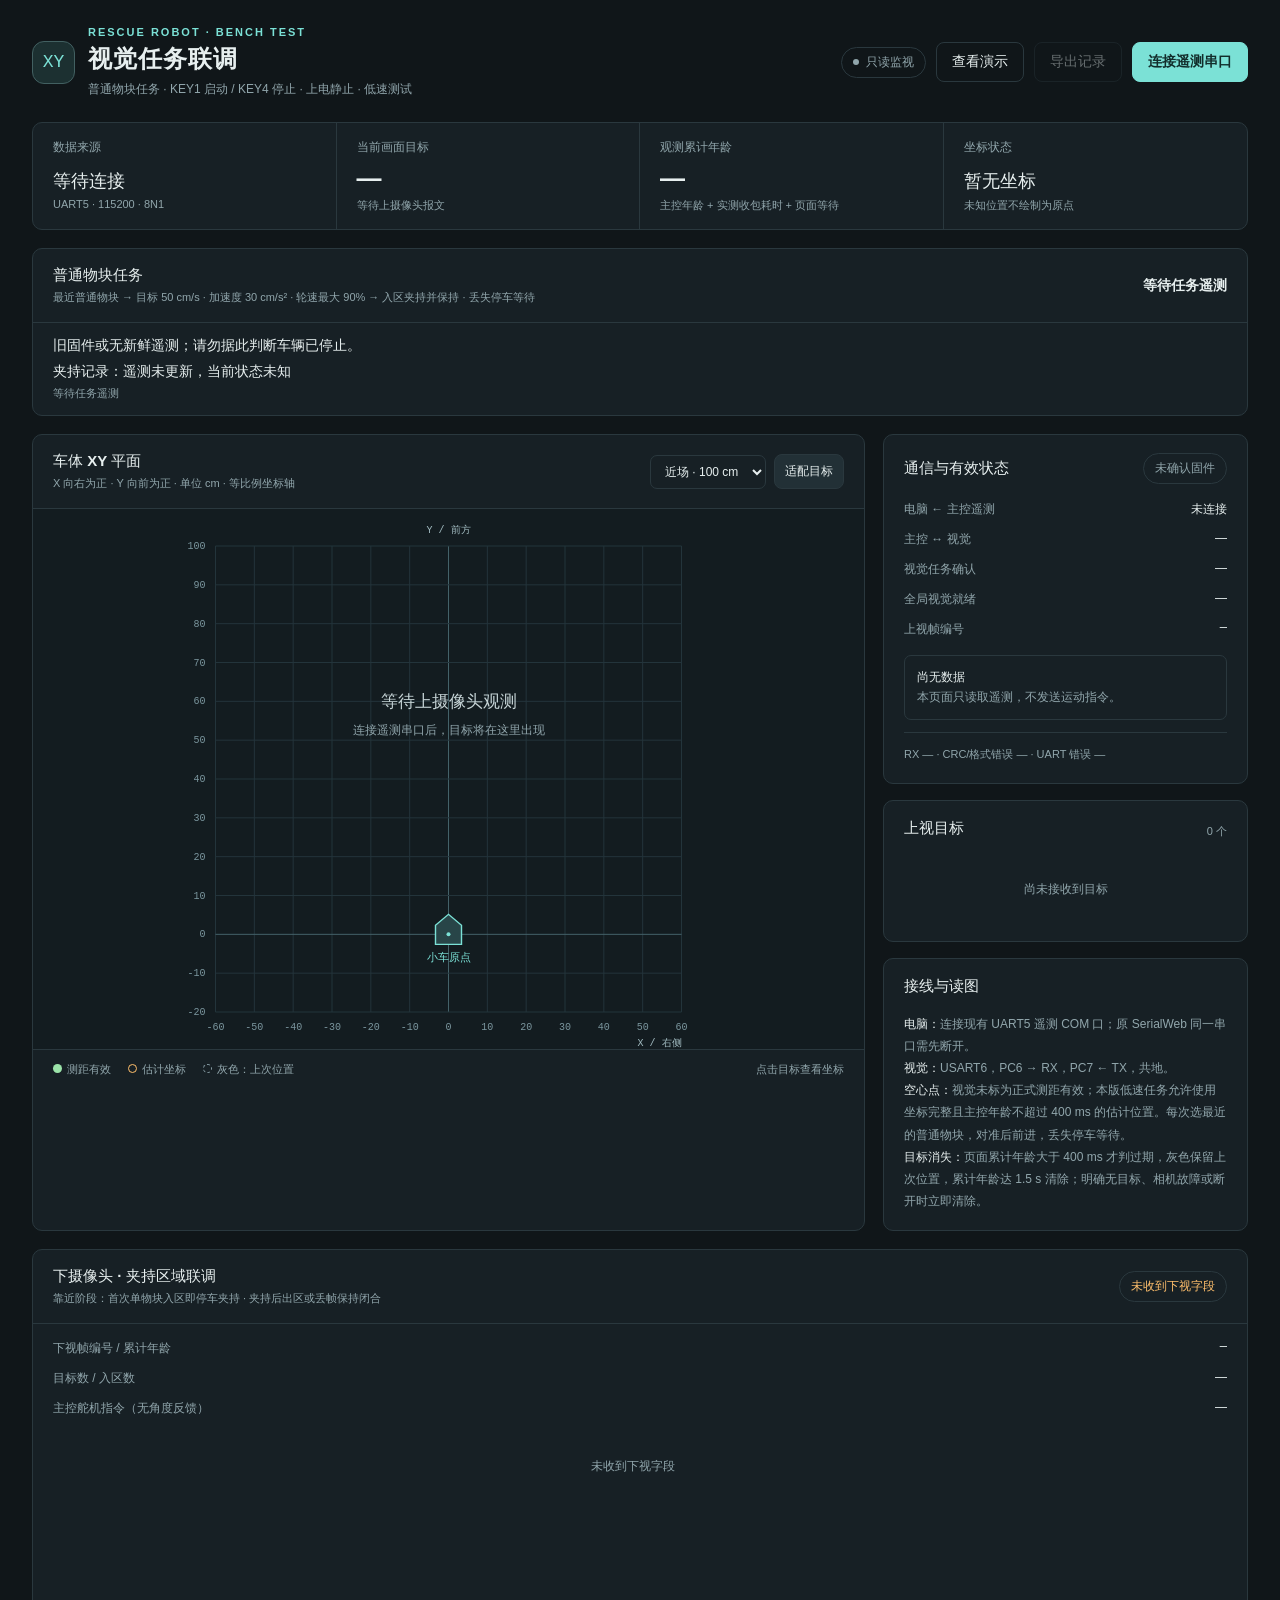
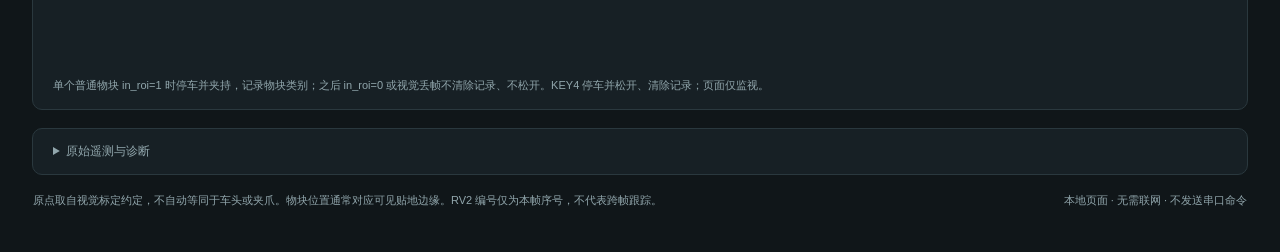
==== tools/vision_xy.html @ 9b58cd7c "更新了追踪并抓球逻辑" ====
<!doctype html>
<html lang="zh-CN">
<head>
<meta charset="utf-8"><meta name="viewport" content="width=device-width,initial-scale=1">
<title>视觉任务 · XY 联调</title>
<style>
:root{color-scheme:dark;--bg:#101619;--panel:#172025;--line:#2a383e;--ink:#e7efef;--muted:#91a6ac;--cyan:#7be1d6;--amber:#ffbf6c;--green:#9be3a9;--red:#ff8585;font-family:"Segoe UI","Microsoft YaHei",sans-serif}
*{box-sizing:border-box}body{margin:0;background:var(--bg);color:var(--ink);font-size:14px}button,select{font:inherit}button{border:1px solid var(--line);background:#223036;color:var(--ink);border-radius:8px;padding:10px 15px;cursor:pointer;transition:background .15s}button:hover{background:#30444c}button:focus-visible,select:focus-visible,summary:focus-visible{outline:2px solid var(--cyan);outline-offset:3px}button:disabled{opacity:.4;cursor:default}.primary{background:var(--cyan);color:#122d2b;border-color:var(--cyan);font-weight:650}.primary:hover{background:#a0eee5}.quiet{background:transparent}select{border:1px solid var(--line);border-radius:7px;padding:8px 10px;background:#172025;color:var(--ink)}
.app{max-width:1540px;margin:auto;padding:26px 32px}header{display:flex;justify-content:space-between;align-items:center;gap:20px;margin-bottom:24px}.eyebrow{letter-spacing:2px;font-size:11px;color:var(--cyan);font-weight:650}.brand{display:flex;align-items:center;gap:13px}.mark{width:43px;height:43px;border:1px solid #426061;border-radius:12px;display:grid;place-items:center;background:#1c3031;font-family:monospace;color:var(--cyan);font-size:18px}h1{font-size:24px;font-weight:600;margin:5px 0 0;letter-spacing:1px}.sub{color:var(--muted);font-size:12px;margin-top:6px}.actions{display:flex;gap:10px;align-items:center;flex-wrap:wrap}.badge{display:inline-flex;align-items:center;gap:7px;border:1px solid var(--line);border-radius:30px;padding:6px 11px;font-size:12px;color:var(--muted)}.dot{width:6px;height:6px;background:currentColor;border-radius:50%}.good{color:var(--green)}.warn{color:var(--amber)}.bad{color:var(--red)}
.notice{padding:12px 16px;border:1px solid #6e532f;background:#30271d;color:#f8d4a1;border-radius:8px;margin-bottom:16px;display:none}.notice.on{display:block}.notice.error{background:#342024;border-color:#76464b;color:#ffc2c6}.stats{display:grid;grid-template-columns:repeat(4,1fr);border:1px solid var(--line);border-radius:10px;background:var(--panel);margin-bottom:18px;overflow:hidden}.stat{padding:16px 20px;border-right:1px solid var(--line)}.stat:last-child{border:0}.label{color:var(--muted);font-size:12px}.value{font-size:25px;font-weight:550;margin-top:8px;font-variant-numeric:tabular-nums}.value.small{font-size:18px;margin-top:13px}.detail{color:var(--muted);font-size:11px;margin-top:5px}.layout{display:grid;grid-template-columns:minmax(480px,1fr) 365px;gap:18px}.panel{border:1px solid var(--line);border-radius:10px;background:var(--panel);overflow:hidden}.panel-head{padding:17px 20px;display:flex;justify-content:space-between;align-items:center;gap:12px;border-bottom:1px solid var(--line)}h2{font-size:15px;font-weight:550;margin:0}.mini{font-size:11px;color:var(--muted);margin-top:5px}.controls{display:flex;align-items:center;gap:8px}.controls button{padding:8px 10px;font-size:12px}.controls select{font-size:12px}.canvas-wrap{position:relative;background:#131c20;height:540px;min-height:320px}.canvas-wrap canvas{display:block;width:100%;height:100%;touch-action:manipulation}.empty-overlay{pointer-events:none;position:absolute;left:50%;top:38%;transform:translate(-50%,-50%);text-align:center;min-width:250px}.empty-overlay strong{display:block;font-weight:500;font-size:17px;color:#c6d4d6}.empty-overlay span{display:block;font-size:12px;color:var(--muted);margin-top:9px}.plot-footer{border-top:1px solid var(--line);padding:12px 20px;display:flex;justify-content:space-between;gap:10px;flex-wrap:wrap;font-size:11px;color:var(--muted)}.legend{display:flex;gap:17px;align-items:center}.legend i{display:inline-block;width:9px;height:9px;border-radius:50%;margin-right:5px}.legend .solid{background:var(--green)}.legend .hollow{border:1.5px solid var(--amber)}.sidebar{display:flex;flex-direction:column;gap:16px}.sidebar .panel{padding:18px 20px}.section-top{display:flex;align-items:center;justify-content:space-between;margin-bottom:17px}.connection-list{display:grid;gap:13px}.connection-row{display:flex;justify-content:space-between;gap:10px;font-size:12px}.connection-row span:first-child{color:var(--muted)}.mono{font-family:Consolas,monospace;font-variant-numeric:tabular-nums}.fault{margin-top:17px;padding:11px 12px;border:1px solid var(--line);border-radius:7px;color:var(--muted);font-size:12px;line-height:1.7;overflow-wrap:anywhere}.fault strong{display:block;color:var(--ink);font-weight:500}.target-list{display:flex;flex-direction:column;gap:8px;max-height:285px;overflow:auto}.target-row{width:100%;padding:12px;background:#1d292f;border:1px solid #2a3b42;border-radius:8px;text-align:left}.target-row.selected{border-color:var(--cyan);background:#20383b}.target-top{display:flex;justify-content:space-between;gap:8px;font-size:12px}.target-bottom{display:flex;justify-content:space-between;gap:8px;color:var(--muted);font-family:Consolas,monospace;font-size:13px;margin-top:9px}.target-state{font-size:10px}.no-target{padding:25px 0;color:var(--muted);font-size:12px;text-align:center}.instruction{font-size:12px;line-height:1.85;color:var(--muted);margin:0}.instruction b{font-weight:500;color:var(--ink)}.footnote{display:flex;justify-content:space-between;gap:20px;margin:16px 1px;font-size:11px;color:var(--muted);line-height:1.7}.raw{margin-top:18px}.raw summary{padding:14px 20px;cursor:pointer;font-size:12px;color:var(--muted)}pre{white-space:pre-wrap;overflow-wrap:anywhere;font:11px/1.7 Consolas,monospace;max-height:230px;overflow:auto;margin:0;padding:0 20px 18px;color:#a9c3ca}.metrics{margin-top:12px;padding-top:12px;border-top:1px solid var(--line);font-size:11px;color:var(--muted);line-height:1.8}.warn-note{color:var(--amber)}
@media(max-width:1050px){.app{padding:20px}.layout{grid-template-columns:minmax(400px,1fr) 305px}.panel-head{padding:15px}.sidebar .panel{padding:16px}.canvas-wrap{height:510px}.actions .badge{display:none}}
@media(max-width:790px){.layout{grid-template-columns:1fr}.sidebar{display:grid;grid-template-columns:1fr 1fr}.sidebar .help-panel{grid-column:1/-1}.canvas-wrap{height:440px}header{align-items:flex-start;flex-direction:column;gap:15px}.stats .stat{padding:12px}.value{font-size:22px}.sub{font-size:11px}.app{padding:16px}.footnote{display:block}}
@media(max-width:500px){.sidebar{display:flex}.stats{grid-template-columns:1fr 1fr}.stat:nth-child(2){border-right:0}.stat:nth-child(-n+2){border-bottom:1px solid var(--line)}.panel-head{align-items:flex-start;flex-direction:column}.canvas-wrap{height:400px}h1{font-size:21px}.actions{gap:7px}.actions button{padding:9px 11px}}
#lower-targets{height:240px;max-height:240px;overflow-y:auto;overflow-anchor:none;scrollbar-gutter:stable}
#lower-targets>.target-row{flex-shrink:0}
</style>
</head>
<body>
<main class="app">
<header><div class="brand"><div class="mark">XY</div><div><div class="eyebrow">RESCUE ROBOT · BENCH TEST</div><h1>视觉任务联调</h1><div class="sub">普通物块任务 · KEY1 启动 / KEY4 停止 · 上电静止 · 低速测试</div></div></div><div class="actions"><span id="mode-badge" class="badge"><i class="dot"></i><span>只读监视</span></span><button id="demo" class="quiet">查看演示</button><button id="export" class="quiet" disabled>导出记录</button><button id="connect" class="primary">连接遥测串口</button></div></header>
<div id="notice" class="notice" role="status" aria-live="polite"></div>
<section class="stats" aria-label="接收概况">
<div class="stat"><div class="label">数据来源</div><div id="source-value" class="value small">等待连接</div><div id="source-detail" class="detail">UART5 · 115200 · 8N1</div></div>
<div class="stat"><div class="label" id="count-label">当前画面目标</div><div id="count-value" class="value">—</div><div id="count-detail" class="detail">等待上摄像头报文</div></div>
<div class="stat"><div class="label">观测累计年龄</div><div id="age-value" class="value">—</div><div class="detail">主控年龄 + 实测收包耗时 + 页面等待</div></div>
<div class="stat"><div class="label">坐标状态</div><div id="valid-value" class="value small">暂无坐标</div><div id="valid-detail" class="detail">未知位置不绘制为原点</div></div>
</section>
<section class="panel" style="margin-bottom:18px"><div class="panel-head"><div><h2>普通物块任务</h2><div class="mini">最近普通物块 → 目标 50 cm/s · 加速度 30 cm/s² · 轮速最大 90% → 入区夹持并保持 · 丢失停车等待</div></div><strong id="task-state">等待任务遥测</strong></div><div style="padding:14px 20px"><div id="task-reason">—</div><div id="held-object" style="margin-top:8px">夹持记录：等待遥测</div><div id="task-counts" class="mini">入区即触发夹持 · 出区不自动松开</div></div></section>
<div class="layout">
<section class="panel"><div class="panel-head"><div><h2>车体 XY 平面</h2><div class="mini">X 向右为正 · Y 向前为正 · 单位 cm · 等比例坐标轴</div></div><div class="controls"><select id="range" aria-label="坐标显示范围"><option value="100">近场 · 100 cm</option><option value="200">中场 · 200 cm</option><option value="400">远场 · 400 cm</option></select><button id="fit">适配目标</button></div></div>
<div class="canvas-wrap"><canvas id="plot" aria-label="以小车标定原点为零点的目标位置图"></canvas><div id="empty" class="empty-overlay"><strong>等待上摄像头观测</strong><span>连接遥测串口后，目标将在这里出现</span></div></div>
<div class="plot-footer"><div class="legend"><span><i class="solid"></i>测距有效</span><span><i class="hollow"></i>估计坐标</span><span><i style="border:1px dashed #879da5"></i>灰色：上次位置</span></div><span id="plot-hint">点击目标查看坐标</span></div></section>
<aside class="sidebar">
<section class="panel"><div class="section-top"><h2>通信与有效状态</h2><span id="test-lock" class="badge">未确认固件</span></div><div class="connection-list">
<div class="connection-row"><span>电脑 ← 主控遥测</span><span id="pc-status">未连接</span></div>
<div class="connection-row"><span>主控 ↔ 视觉</span><span id="vision-status">—</span></div>
<div class="connection-row"><span>视觉任务确认</span><span id="ack-status">—</span></div>
<div class="connection-row"><span>全局视觉就绪</span><span id="ready-status">—</span></div>
<div class="connection-row"><span>上视帧编号</span><span id="frame-status" class="mono">—</span></div></div>
<div class="fault"><strong id="fault-title">尚无数据</strong><span id="fault-detail">本页面只读取遥测，不发送运动指令。</span></div><div id="metrics" class="metrics">RX — · CRC/格式错误 — · UART 错误 —</div></section>
<section class="panel"><div class="section-top"><h2>上视目标</h2><span id="list-count" class="mini">0 个</span></div><div id="targets" class="target-list"><div class="no-target">尚未接收到目标</div></div></section>
<section class="panel help-panel"><div class="section-top"><h2>接线与读图</h2></div><p class="instruction"><b>电脑：</b>连接现有 UART5 遥测 COM 口；原 SerialWeb 同一串口需先断开。<br><b>视觉：</b>USART6，PC6 → RX，PC7 ← TX，共地。<br><b>空心点：</b>视觉未标为正式测距有效；本版低速任务允许使用坐标完整且主控年龄不超过 400 ms 的估计位置。每次选最近的普通物块，对准后前进，丢失停车等待。<br><b>目标消失：</b>页面累计年龄大于 400 ms 才判过期，灰色保留上次位置，累计年龄达 1.5 s 清除；明确无目标、相机故障或断开时立即清除。</p></section>
</aside></div>
<section class="panel" style="margin-top:18px" aria-label="下视夹持联调"><div class="panel-head"><div><h2>下摄像头 · 夹持区域联调</h2><div class="mini">靠近阶段：首次单物块入区即停车夹持 · 夹持后出区或丢帧保持闭合</div></div><span id="lower-state" class="badge">等待下视遥测</span></div>
<div style="padding:16px 20px"><div class="connection-list" style="margin-bottom:16px">
<div class="connection-row"><span>下视帧编号 / 累计年龄</span><span id="lower-frame" class="mono">—</span></div>
<div class="connection-row"><span>目标数 / 入区数</span><span id="lower-count">—</span></div>
<div class="connection-row"><span>主控舵机指令（无角度反馈）</span><span id="grip-angle">—</span></div></div>
<div id="lower-targets" class="target-list"><div class="no-target">等待下摄像头观测</div></div>
<div class="mini">单个普通物块 in_roi=1 时停车并夹持，记录物块类别；之后 in_roi=0 或视觉丢帧不清除记录、不松开。KEY4 停车并松开、清除记录；页面仅监视。</div></div></section>
<details class="panel raw"><summary>原始遥测与诊断</summary><pre id="raw">等待一行 vision_xy JSON 遥测……</pre></details>
<div class="footnote"><span>原点取自视觉标定约定，不自动等同于车头或夹爪。物块位置通常对应可见贴地边缘。RV2 编号仅为本帧序号，不代表跨帧跟踪。</span><span id="footer">本地页面 · 无需联网 · 不发送串口命令</span></div>
</main>
<script>
/* Pure protocol helpers are shared with the offline tests. */
const VisionXY = (() => {
  const kinds=['未知','普通物资','核心物资','伤员','危险物','红方伤员区','红方物资区','蓝方伤员区','蓝方物资区'];
  const flag = n => n===0 || n===1;
  const uint = n => Number.isInteger(n) && n>=0 && n<=4294967295;
  function crc16(text) {
    let crc=65535;
    for(const ch of text){const c=ch.charCodeAt(0);if(c>127)throw Error('遥测包含乱码');crc^=c<<8;for(let i=0;i<8;i++)crc=((crc&32768)?(crc<<1)^0x1021:crc<<1)&65535;}
    return crc;
  }
  function parse(text) {
    text=text.trim();
    const star=text.lastIndexOf('*');let checked=false;
    if(star>=0){const suffix=text.slice(star+1);if(!/^[0-9a-f]{4}$/i.test(suffix)||crc16(text.slice(0,star))!==parseInt(suffix,16))throw Error('遥测 CRC 不匹配：报文可能丢字节或损坏');text=text.slice(0,star);checked=true;}
    let p;
    try {p=JSON.parse(text);} catch(e){throw Error('遥测 JSON 不完整：报文可能丢字节、被截断或串口选错');}
    const arrayV3=Array.isArray(p)&&p[0]==='V3';
    if(arrayV3){
      if(!checked||![15,16].includes(p.length))throw Error('遥测 V3 长度或 CRC 无效');
      p={type:'vision_xy',version:2,t:p[1],l:p[2],r:p[3],b:p[4],u:p[5],d:p[6],f:p[7],a:p[8],s:p[9],v:p[10],q:p[11],o:p[12],g:p[13],n:p[14],m:p[15]};
    }
    if(p && p.type==='vision_xy' && p.version===2){
      if(!checked)throw Error('遥测 v2 缺少 CRC 校验');
      if(!Array.isArray(p.o)||p.o.length>12||!flag(p.v)||!Number.isInteger(p.q)||p.q<0||p.q>5)throw Error('无效紧凑遥测头');
      if(p.o.length && (!p.v||p.s!==0))throw Error('目标与观测状态不符');
      const objects=p.o.map((o,i)=>{
        if(!Array.isArray(o)||o.length!==4||!Number.isInteger(o[0])||o[0]<1||o[0]>8||!Number.isInteger(o[1])||o[1]<-1||o[1]>65535||!flag(o[3])||!(o[2]===null||(Number.isInteger(o[2])&&Math.abs(o[2])<=18000)))throw Error('无效紧凑目标');
        const present=o[2]!==null,angle=present?o[2]/100:0,hasXY=present&&o[1]>=0,r=angle*Math.PI/180;
        return {id:i+1,kind:o[0],d_mm:o[1],angle,angle_present:+present,valid:o[3],x_cm:hasXY?Math.round(o[1]*Math.sin(r))/10:null,y_cm:hasXY?Math.round(o[1]*Math.cos(r))/10:null};
      });
      let mission=null;
      if(p.m!==undefined){
        const m=p.m;
        if(!Array.isArray(m)||![4,5].includes(m.length)||![0,1,10,20,30,40,90,99].includes(m[0])||!Number.isInteger(m[1])||m[1]<0||m[1]>17||![0,1,2,3].includes(m[2])||![0,1,2,3].includes(m[3]))throw Error('无效任务状态');
        if(m.length===5&&(!Number.isInteger(m[4])||m[4]<0||m[4]>9))throw Error('无效夹持类别');
        mission={step:m[0],reason:m[1],inside:m[2],outside:m[3],held_kind:m.length===5?m[4]:null};
      }
      let lower=null,grip=null;
      if(p.n!==undefined || p.g!==undefined){
        const n=p.n;
        if(!Array.isArray(n)||n.length!==5||!uint(n[0])||!(n[1]===null||uint(n[1]))||!Number.isInteger(n[2])||n[2]<0||n[2]>4||!flag(n[3])||!Array.isArray(n[4])||n[4].length>12||![50,100].includes(p.g))throw Error('无效下视遥测');
        if((n[4].length&&(!n[3]||n[2]!==0))||(n[3]&&n[2]>1))throw Error('下视目标与状态不符');
        const rows=n[4].map((o,i)=>{if(!Array.isArray(o)||o.length!==2||!Number.isInteger(o[0])||o[0]<1||o[0]>8||!flag(o[1]))throw Error('无效下视 ROI 目标');return {id:i+1,kind:o[0],in_roi:o[1]};});
        lower={frame:n[0],age_ms:n[1],status:n[2],fresh:n[3],objects:rows};grip=p.g;
      }
      p={type:'vision_xy',version:1,wire_version:arrayV3?3:2,lower,grip,mission,protocol:'vision_simple_v2',test:mission?0:1,tick:p.t,link:p.l,ack:0,ready:0,danger:1,rx:p.r,bad:p.b,uart_errors:p.u,drops:p.d,tx:0,frame:p.f,age_ms:p.a,status:p.s,fresh:p.v,available:p.v,source:'upper',fault:['rv2_observation','waiting_rv2','invalid_packet','uart_error','vision_timeout','upper_unavailable'][p.q],count:objects.length,objects};
    }
    if (!p || p.type!=='vision_xy' || p.version!==1 || p.source!=='upper' || !flag(p.test)) throw Error('不是 vision_xy v1 上视遥测');
    if (p.protocol!==undefined && !['vision_simple_v2','rescue_json_v2'].includes(p.protocol)) throw Error('Unsupported vision protocol');
    for (const key of ['link','ack','ready','danger','fresh','available']) if (!flag(p[key])) throw Error('无效状态字段：'+key);
    for (const key of ['tick','frame','rx','tx','bad','uart_errors','drops']) if (!uint(p[key])) throw Error('无效计数字段：'+key);
    if (!(p.age_ms===null || uint(p.age_ms)) || !Number.isInteger(p.status) || p.status<0 || p.status>4) throw Error('无效观测年龄或状态');
    if (typeof p.fault!=='string' || p.fault.length>63 || !Array.isArray(p.objects) || p.objects.length>12 || p.count!==p.objects.length) throw Error('无效目标列表');
    for (const o of p.objects) {
      if (!o || !uint(o.id) || !Number.isInteger(o.kind) || o.kind<1 || o.kind>8 || !flag(o.valid) || !flag(o.angle_present)) throw Error('无效目标字段');
      if (!Number.isInteger(o.d_mm) || o.d_mm < -1 || o.d_mm>65535 || !Number.isFinite(o.angle) || Math.abs(o.angle)>180) throw Error('无效距离或角度');
      const coords=Number.isFinite(o.x_cm) && Number.isFinite(o.y_cm);
      if (!coords && !(o.x_cm===null && o.y_cm===null)) throw Error('无效 XY 坐标');
      if (coords && (!o.angle_present || o.d_mm<0 || Math.abs(o.x_cm)>6554 || Math.abs(o.y_cm)>6554)) throw Error('缺失定位依据');
      if (o.valid && !coords) throw Error('有效目标缺少坐标');
    }
    return p;
  }
  const ageExpired = age => age!==null && age>400;
  function derive(p, elapsed, wireMs, active) {
    const age=p && p.age_ms!==null ? p.age_ms+Math.max(0,elapsed)+wireMs : null;
    const rv2=p && p.protocol==='vision_simple_v2';
    const fresh=!!(p && active && p.fresh && (rv2 || p.ack) && age!==null && !ageExpired(age) && elapsed<1000);
    const rows=fresh ? p.objects.map(o=>({...o,plottable:Number.isFinite(o.x_cm)&&Number.isFinite(o.y_cm)&&!!o.angle_present,
      control:!!(o.valid&&p.available&&(rv2 || (p.ready&&!p.danger))&&age<150)})) : [];
    return {age,fresh,expired:ageExpired(age),rows,points:rows.filter(o=>o.plottable)};
  }
  function deriveLower(p,elapsed,wireMs,active){
    const lower=p&&p.lower,age=lower&&lower.age_ms!==null?lower.age_ms+Math.max(0,elapsed)+wireMs:null;
    const fresh=!!(lower&&active&&p.link&&lower.fresh&&age!==null&&!ageExpired(age)&&elapsed<1000);
    const rows=fresh?lower.objects:[];
    return {age,fresh,rows,roi:rows.filter(o=>o.in_roi).length,expired:ageExpired(age)};
  }
  function point(x,y,b,w,h) {
    const scale=Math.min((w-92)/(b.xmax-b.xmin),(h-74)/(b.ymax-b.ymin));
    const left=(w-scale*(b.xmax-b.xmin))/2,top=(h-scale*(b.ymax-b.ymin))/2;
    return {x:left+(x-b.xmin)*scale,y:top+(b.ymax-y)*scale,scale,left,top};
  }
  /* Display-only history. It never extends freshness or measurement validity. */
  class PositionHistory {
    constructor(){this.clear();}
    clear(){this.entry=null;}
    accept(p,now,wireMs){
      if(!p.link||p.status===1||p.status>=3){this.clear();return;}
      if(p.fresh&&p.status===0){
        if(!p.objects.some(o=>o.angle_present&&Number.isFinite(o.x_cm)&&Number.isFinite(o.y_cm))){this.clear();return;}
        if(!this.entry||this.entry.p.frame!==p.frame)this.entry={p,now,wireMs};
      }
    }
    display(current,now,active){
      if(!active){this.clear();return current;}
      if(current.fresh)return current;
      const e=this.entry;if(!e||e.p.age_ms===null)return current;
      const age=e.p.age_ms+e.wireMs+Math.max(0,now-e.now);
      if(age>=1500)return current;
      const rows=e.p.objects.map(o=>({...o,plottable:!!o.angle_present&&Number.isFinite(o.x_cm)&&Number.isFinite(o.y_cm),control:false,historical:true,expired:ageExpired(age)}));
      return {age,fresh:false,historical:true,expired:ageExpired(age),frame:e.p.frame,rows,points:rows.filter(o=>o.plottable)};
    }
  }
  class Lines {
    constructor(onLine,onError){this.onLine=onLine;this.onError=onError;this.pending='';this.dropping=false;this.started=0;}
    push(text,now=0){for(const c of text){if(c==='\n'){if(!this.dropping&&this.pending.trim())this.onLine(this.pending.trim(),Math.max(0,now-this.started));this.pending='';this.dropping=false;}
      else if(!this.dropping){if(!this.pending)this.started=now;if(this.pending.length>=8192){this.pending='';this.dropping=true;this.onError();}else this.pending+=c;}}}
  }
  return {parse,derive,point,Lines,kinds,crc16,PositionHistory,ageExpired,deriveLower};
})();
if(typeof module!=='undefined')module.exports=VisionXY;
if(typeof document!=='undefined') {
(() => {
  const $=id=>document.getElementById(id),canvas=$('plot'),ctx=canvas.getContext('2d');
  let port=null,reader=null,readTask=null,closing=false,mode='idle',snapshot=null,received=0,wireMs=0,selected=null;
  let demoTimer=null,badLines=0,goodLines=0,lastRaw='',records=[],lastList='',hits=[];
  const history=new VisionXY.PositionHistory();
  let bounds={xmin:-60,xmax:60,ymin:-20,ymax:100};
  const faultText={waiting_rv2:['等待 RV2 报文','视觉端保持 vision_simple_v2，主控通过 USART6 接收。'],rv2_observation:['RV2 观测已接收','逐个目标显示测距有效性；协议不提供任务确认或全局就绪。编号仅为本帧序号，不是跟踪 ID。'],upper_unavailable:['上视暂无新鲜观测','检查上摄像头状态；下视通信正常也不会保活上视坐标。'],none:['视觉已就绪','仍需按每个目标的有效标志判断位置。'],calibration_unverified:['标定尚未验证','空心点是视觉给出的估计位置；正式测距有效标志保持为 0。'],controller_lost:['视觉未收到有效任务','检查 USART6 接线与 rescue_json_v2 启动参数。'],model_fault:['视觉模型未就绪','检查视觉端模型加载情况。'],camera_fault:['相机异常','当前协议同时检查上下两路相机。'],task_frame_pending:['等待当前任务的新画面','任务已切换，等待视觉采集与处理。'],result_stale:['视觉结果过期','检查图像处理速度、串口吞吐与相机状态。'],vision_timeout:['视觉通信超时','等待视觉端继续发送新的 RV2 观测。'],uart_error:['视觉串口异常','检查 USART6 的 TX/RX、电平和共地。'],waiting_status:['等待视觉确认','检查视觉端是否选择 rescue_json_v2 协议。'],invalid_packet:['视觉报文校验或格式错误','应接收 RV2 文本；检查 vision_simple_v2 和 115200 波特率。'],calibration_fault:['视觉标定加载错误','查看香橙派运行日志。']};
  function notice(text,error=false){$('notice').textContent=text;$('notice').className='notice'+(text?' on':'')+(error?' error':'');}
  function clearData(){history.clear();snapshot=null;received=0;selected=null;lastList='';lastRaw='';$('raw').textContent='等待一行 vision_xy JSON 遥测……';}
  function accept(line,assemblyMs=0){
    try {
      const p=VisionXY.parse(line);
      if(snapshot&&mode==='live'){const delta=(p.tick-snapshot.tick)>>>0;if(delta===0||(delta>=0x80000000&&performance.now()-received<1000))return;}
      snapshot=p;received=performance.now();wireMs=mode==='demo'?0:Math.max(0,assemblyMs);goodLines++;
      history.accept(p,received,wireMs);
      lastRaw=line;$('raw').textContent=JSON.stringify(p,null,2);records.push({received_at:new Date().toISOString(),source:mode,data:p,raw:line});if(records.length>2000)records.shift();$('export').disabled=false;
      if(mode==='live')notice(p.mission?'任务固件：KEY1 启动，KEY4 停车并松开；断开网页不会停止车辆。':p.test===1?'当前是旧静止测试固件，尚无任务状态。':'未识别固件类型。',!p.mission&&p.test!==1);
    }catch(e){badLines++;snapshot=null;lastList='';const reason=e.message||'解析失败';$('raw').textContent=reason+'\n收到 '+line.length+' 字符：\n'+line.slice(0,8192);records.push({received_at:new Date().toISOString(),source:mode,error:reason,raw:line.slice(0,8192)});if(records.length>2000)records.shift();$('export').disabled=false;if(mode==='live')notice(reason+'。请展开原始遥测或导出记录。',true);}
  }
  function stopDemo(){if(demoTimer)clearInterval(demoTimer);demoTimer=null;if(mode==='demo')mode='idle';$('demo').textContent='查看演示';clearData();notice('');}
  async function disconnect(){
    closing=true;
    try{if(reader)await reader.cancel();if(readTask)await readTask;if(port)await port.close();}catch(e){}
    port=null;reader=null;readTask=null;mode='idle';closing=false;clearData();$('connect').textContent='连接遥测串口';$('demo').disabled=false;notice('串口已断开，旧目标已清除。');
  }
  async function readLoop(p){
    const decoder=new TextDecoder();const lines=new VisionXY.Lines(accept,()=>{badLines++;clearData();notice('遥测行过长，正在等待下一条完整报文。',true);});
    try {reader=p.readable.getReader();while(true){const{value,done}=await reader.read();if(done)break;if(value)lines.push(decoder.decode(value,{stream:true}),performance.now());}}
    catch(e){if(!closing)notice('串口连接中断：'+e.message,true);}
    finally{if(reader){reader.releaseLock();reader=null;}if(!closing){try{await p.close();}catch(e){}port=null;mode='idle';clearData();$('connect').textContent='连接遥测串口';$('demo').disabled=false;if(!$('notice').textContent)notice('串口连接已结束，旧目标已清除。');}}
  }
  $('connect').addEventListener('click',async()=>{
    if(port){await disconnect();return;}
    if(!navigator.serial){notice('此浏览器不支持 Web Serial。请用桌面版 Chrome 或 Edge 打开此 HTML 文件。',true);return;}
    stopDemo();$('connect').disabled=true;mode='connecting';notice('请选择现有 UART5 遥测 COM 口（115200 / 8N1）。');
    try{const chosen=await navigator.serial.requestPort();await chosen.open({baudRate:115200,dataBits:8,stopBits:1,parity:'none',flowControl:'none'});port=chosen;mode='live';goodLines=badLines=0;clearData();$('connect').textContent='断开串口';$('demo').disabled=true;notice('已打开串口，等待静止视觉测试固件发送数据……');readTask=readLoop(chosen);}
    catch(e){mode='idle';port=null;notice(e.name==='NotFoundError'?'已取消串口选择。':'无法打开串口：'+e.message+'。请先关闭占用同一 COM 口的 SerialWeb 或其他软件。',e.name!=='NotFoundError');}
    finally{$('connect').disabled=false;}
  });
  $('demo').addEventListener('click',()=>{
    if(mode==='demo'){stopDemo();return;}if(port)return;clearData();mode='demo';$('demo').textContent='停止演示';notice('演示模式 · 以下为合成数据，不是实车测量，也没有连接串口。');let n=0;
    const sample=()=>{n++;const x=18+4*Math.sin(n/12),y=44+2*Math.cos(n/18);
      const body=JSON.stringify(['V3',n*150,1,n*4,0,0,0,n,100,0,1,0,[[1,Math.round(Math.hypot(x,y)*10),Math.round(Math.atan2(x,y)*18000/Math.PI),0],[2,712,-1971,0],[1,-1,null,0]],Math.floor(n/20)%2?50:100,[n,30,0,1,[[1,Math.floor(n/20)%2?0:1],[2,0]]],[Math.floor(n/20)%2?30:99,0,0,1,Math.floor(n/20)%2?0:1]]);
      accept(body+'*'+VisionXY.crc16(body).toString(16).padStart(4,'0'));};sample();demoTimer=setInterval(sample,150);
  });
  $('range').addEventListener('change',()=>{const r=Number($('range').value);bounds={xmin:-r*.6,xmax:r*.6,ymin:-r*.2,ymax:r};});
  $('fit').addEventListener('click',()=>{const d=display();if(!d.points.length)return;const xs=d.points.map(p=>p.x_cm),ys=d.points.map(p=>p.y_cm);const xr=Math.max(30,...xs.map(Math.abs))*1.25;bounds={xmin:-xr,xmax:xr,ymin:Math.min(-15,...ys)-10,ymax:Math.max(50,...ys)+15};});
  $('export').addEventListener('click',()=>{const blob=new Blob([records.map(r=>JSON.stringify(r)).join('\n')+'\n'],{type:'application/x-ndjson'});const url=URL.createObjectURL(blob),a=document.createElement('a');a.href=url;a.download='vision-xy-'+new Date().toISOString().replace(/[:.]/g,'-')+'.jsonl';a.click();setTimeout(()=>URL.revokeObjectURL(url),2000);});
  function display(){const now=performance.now(),active=mode==='demo'||mode==='live';return history.display(VisionXY.derive(snapshot,now-received,wireMs,active),now,active);}
  function set(id,text,klass=''){$(id).textContent=text;$(id).classList.remove('good','warn','bad');if(klass)$(id).classList.add(klass);}
  function draw(d){
    const box=canvas.getBoundingClientRect(),w=box.width,h=box.height,ratio=devicePixelRatio||1;
    if(canvas.width!==Math.round(w*ratio)||canvas.height!==Math.round(h*ratio)){canvas.width=Math.round(w*ratio);canvas.height=Math.round(h*ratio);}
    ctx.setTransform(ratio,0,0,ratio,0,0);ctx.clearRect(0,0,w,h);hits=[];
    const map=(x,y)=>VisionXY.point(x,y,bounds,w,h),base=map(bounds.xmin,bounds.ymax),end=map(bounds.xmax,bounds.ymin),origin=map(0,0);
    const extent=bounds.ymax-bounds.ymin,step=extent<=160?10:extent<=350?25:extent<=700?50:Math.pow(10,Math.floor(Math.log10(extent/8)));
    ctx.font='10px Consolas,monospace';ctx.lineWidth=1;
    for(let x=Math.ceil(bounds.xmin/step)*step;x<=bounds.xmax;x+=step){const p=map(x,0);ctx.strokeStyle=x===0?'#446269':'#23343b';ctx.beginPath();ctx.moveTo(p.x,base.y);ctx.lineTo(p.x,end.y);ctx.stroke();ctx.fillStyle='#7b969e';ctx.textAlign='center';ctx.fillText(String(Math.round(x)),p.x,end.y+18);}
    for(let y=Math.ceil(bounds.ymin/step)*step;y<=bounds.ymax;y+=step){const p=map(0,y);ctx.strokeStyle=y===0?'#446269':'#23343b';ctx.beginPath();ctx.moveTo(base.x,p.y);ctx.lineTo(end.x,p.y);ctx.stroke();ctx.fillStyle='#7b969e';ctx.textAlign='right';ctx.fillText(String(Math.round(y)),base.x-10,p.y+3);}
    ctx.fillStyle='#a4bec3';ctx.textAlign='center';ctx.fillText('Y / 前方',origin.x,base.y-13);ctx.textAlign='right';ctx.fillText('X / 右侧',end.x,end.y+34);
    ctx.save();ctx.translate(origin.x,origin.y);ctx.fillStyle='#284548';ctx.strokeStyle='#7be1d6';ctx.lineWidth=1.4;ctx.beginPath();ctx.moveTo(-13,10);ctx.lineTo(-13,-9);ctx.lineTo(0,-20);ctx.lineTo(13,-9);ctx.lineTo(13,10);ctx.closePath();ctx.fill();ctx.stroke();ctx.fillStyle='#7be1d6';ctx.beginPath();ctx.arc(0,0,2,0,Math.PI*2);ctx.fill();ctx.font='11px "Microsoft YaHei",sans-serif';ctx.textAlign='center';ctx.fillText('小车原点',0,27);ctx.restore();
    let outside=0;
    for(const o of d.points){if(o.x_cm<bounds.xmin||o.x_cm>bounds.xmax||o.y_cm<bounds.ymin||o.y_cm>bounds.ymax){outside++;continue;}const p=map(o.x_cm,o.y_cm),chosen=selected===o.id,col=o.historical?'#879da5':o.control?'#9be3a9':'#ffbf6c';
      ctx.save();ctx.strokeStyle=chosen?'#7be1d6':'#344b50';ctx.setLineDash([3,5]);ctx.beginPath();ctx.moveTo(origin.x,origin.y);ctx.lineTo(p.x,p.y);ctx.stroke();ctx.setLineDash([]);if(chosen){ctx.fillStyle='#7be1d622';ctx.beginPath();ctx.arc(p.x,p.y,17,0,Math.PI*2);ctx.fill();}
      ctx.strokeStyle=col;ctx.fillStyle=o.control?col:'#172025';ctx.lineWidth=2;ctx.setLineDash(o.historical?[2,3]:[]);ctx.beginPath();ctx.arc(p.x,p.y,6,0,Math.PI*2);ctx.fill();ctx.stroke();ctx.setLineDash([]);ctx.font='11px "Microsoft YaHei",sans-serif';ctx.fillStyle='#dfe9e9';ctx.textAlign=p.x>w-155?'right':'left';const dx=p.x>w-155?-12:12;ctx.fillText('#'+o.id+' '+VisionXY.kinds[o.kind]+(o.historical?' · 上次位置':''),p.x+dx,p.y-8);ctx.font='11px Consolas,monospace';ctx.fillStyle=col;ctx.fillText(o.x_cm.toFixed(1)+', '+o.y_cm.toFixed(1)+' cm',p.x+dx,p.y+9);ctx.restore();hits.push({id:o.id,x:p.x,y:p.y});}
    set('plot-hint',d.historical?'灰色虚线点：上次位置，年龄 '+Math.ceil(d.age)+' ms，'+(d.expired?'已过期':'等待更新')+' / 不用于控制':outside?outside+' 个坐标在显示范围外 · 点击适配目标':'点击目标查看坐标');
    $('empty').style.display=d.points.length?'none':'block';const empty=$('empty');
    empty.querySelector('strong').textContent=!snapshot?'等待上摄像头观测':!d.fresh?'暂无新鲜目标位置':d.rows.length?'已识别目标，暂无坐标':'画面中没有目标';
    empty.querySelector('span').textContent=!snapshot?'连接遥测串口后，目标将在这里出现':!d.fresh?(d.expired?'过期位置已清除，等待新的视觉帧':'等待具有年龄和坐标的视觉帧'):d.rows.length?'距离或角度未知，不将它们绘制在原点':'可放置一个绿色物块检查识别';
  }
  canvas.addEventListener('click',e=>{const b=canvas.getBoundingClientRect();const hit=hits.find(p=>Math.hypot(p.x-e.clientX+b.left,p.y-e.clientY+b.top)<20);if(hit){selected=hit.id;lastList='';}});
  function renderList(d){const key=JSON.stringify([d.rows,selected]);if(key===lastList)return;lastList=key;const list=$('targets');list.replaceChildren();set('list-count',d.rows.length+' 个');
    if(!d.rows.length){const el=document.createElement('div');el.className='no-target';el.textContent=snapshot?'没有新鲜目标':'尚未接收到目标';list.append(el);return;}
    for(const o of d.rows){const el=document.createElement('button');el.className='target-row'+(o.id===selected?' selected':'');el.setAttribute('aria-label','#'+o.id+' '+VisionXY.kinds[o.kind]);
      const top=document.createElement('div');top.className='target-top';const title=document.createElement('span');title.textContent='#'+o.id+'  '+VisionXY.kinds[o.kind];const state=document.createElement('span');state.className='target-state '+(o.historical?'':o.control?'good':'warn');state.textContent=o.historical?(o.expired?'上次位置 / 已过期':'上次位置 / 等待更新'):!o.plottable?'无坐标':o.control?'测距有效':'仅估计';top.append(title,state);
      const bottom=document.createElement('div');bottom.className='target-bottom';const x=document.createElement('span'),y=document.createElement('span');x.textContent='X '+(o.plottable?o.x_cm.toFixed(1)+' cm':'—');y.textContent='Y '+(o.plottable?o.y_cm.toFixed(1)+' cm':'—');bottom.append(x,y);el.append(top,bottom);el.onclick=()=>{selected=o.id;lastList='';};list.append(el);}
  }
  let lastLowerList='';
  function renderLower(p,elapsed,active){
    const d=VisionXY.deriveLower(p,elapsed,wireMs,active),l=p&&p.lower;
    const recent=active&&p&&elapsed<1000;
    const state=!l?'未收到下视字段':!active?'未连接':d.expired?'已过期':!d.fresh?['等待更新','等待更新','视觉报告过期','相机故障 / 无帧','目标超限'][l.status]:l.status===1?'画面无目标':'新鲜观测';
    set('lower-state',state,d.fresh?'good':'warn');
    set('lower-frame',l?l.frame+' / '+(d.age===null?'未知':Math.ceil(d.age)+' ms'):'—');
    set('lower-count',d.fresh?d.rows.length+' 个目标 / '+d.roi+' 个 in_roi=1':'—');
    set('grip-angle',recent&&p.grip!==null&&p.grip!==undefined?(p.grip===100?'100° · 轻夹指令':'50° · 松开指令'):'—',recent&&p.grip===100?'warn':'');
    const key=JSON.stringify([d.rows,state]);if(key===lastLowerList)return;lastLowerList=key;
    const list=$('lower-targets');list.replaceChildren();
    if(!d.rows.length){const el=document.createElement('div');el.className='no-target';el.textContent=d.fresh?'未检测到目标':state;list.append(el);}
    for(const o of d.rows){const el=document.createElement('div');el.className='target-row';const row=document.createElement('div');row.className='target-top';const name=document.createElement('span'),roi=document.createElement('span');name.textContent='#'+o.id+' '+VisionXY.kinds[o.kind];roi.textContent='in_roi='+o.in_roi+' · '+(o.in_roi?'进入夹持区域':'区域外');roi.className=o.in_roi?'good':'';row.append(name,roi);el.append(row);list.append(el);}
  }
  function render(){const d=display(),p=snapshot,elapsed=performance.now()-received,live=mode==='live',demo=mode==='demo';
    set('source-value',demo?'演示数据':live?'实时串口':mode==='connecting'?'选择串口中':'等待连接',demo?'warn':live?'good':'');
    set('source-detail',demo?'合成数据 · 非实车':live?'UART5 · 115200 · 8N1':'UART5 · 115200 · 8N1');
    $('mode-badge').lastElementChild.textContent=demo?'演示模式':'只读监视';$('mode-badge').classList.toggle('warn',demo);
    set('count-label',d.historical?'最近观测目标':'当前画面目标');set('count-value',p||d.historical?String(d.rows.length):'—');set('count-detail',p?d.points.length+' 个具有坐标 · '+(d.rows.length-d.points.length)+' 个坐标未知':'等待上摄像头报文');
    set('age-value',d.age===null?'—':Math.ceil(d.age)+' ms',VisionXY.ageExpired(d.age)?'warn':'');
    const valid=d.points.filter(o=>o.control).length;set('valid-value',d.historical?(d.expired?'上次位置 / 已过期':'上次位置 / 等待更新'):valid?valid+' 个测距有效':d.points.length?'仅估计位置':p&&!d.fresh?(d.expired?'已过期 / 无帧':d.age===null?'年龄未知 / 无帧':'等待新观测'):'暂无坐标',valid?'good':d.points.length?'warn':'');
    set('valid-detail',d.historical?'灰色保留帧 '+d.frame+' 的坐标；不会延长测距有效期':d.points.length?'低速任务允许使用新鲜估计坐标；实心表示测距有效':'未知位置不绘制为原点');
    set('pc-status',demo?'演示输入':live?(p&&elapsed<1000?'正在接收':'等待遥测'):'未连接',demo?'warn':live&&p&&elapsed<1000?'good':'');
    const recent=p&&elapsed<1000&&(live||demo);set('vision-status',recent?(p.link?'已连接':'未连接'):'—',recent&&p.link?'good':'');set('ack-status',recent?(p.protocol==='vision_simple_v2'?'RV2 / 不适用':p.ack?'已确认':'等待确认'):'—',recent&&p.ack?'good':'');set('ready-status',recent?(p.protocol==='vision_simple_v2'?'RV2 / 未提供':p.ready?'已就绪':'未就绪'):'—',recent?(p.ready?'good':'warn'):'');set('frame-status',p?String(p.frame):'—');set('test-lock',recent&&p.mission?'低速任务固件':recent&&p.test===1?'静止测试固件':'未确认固件',recent?'good':'');
    const fault=recent?(faultText[p.fault]||[p.fault,'查看原始遥测与视觉端日志。']):p?['遥测已过期','灰色历史位置仅短时保留，等待新的遥测数据。']:['尚无数据','本页面只读取遥测，不发送运动指令。'];set('fault-title',fault[0]);set('fault-detail',fault[1]);
    set('metrics',p?'视觉 RX '+p.rx+' · CRC/格式 '+p.bad+' · UART '+p.uart_errors+'\n视觉 TX '+p.tx+' · 遥测丢帧 '+p.drops+' · 页面无效行 '+badLines:'RX — · CRC/格式错误 — · UART 错误 —');
    const taskNames={0:'等待启动',1:'任务初始化',10:'寻找普通物块',20:'旧版对准步骤',30:'边走边对准',40:'停车夹持',90:'任务失败 / 已停车',99:'夹持动作完成 / 已停车'};
    const taskReasons=['正常','KEY4 已停止','视觉无帧 / 过期 / 故障','普通物块缺少可用距离/角度，停车等待','没有可用普通物块，停车等待，恢复后继续','夹持区域有多个或非普通物块，停车等待','发现危险物，停车等待，移除后继续','寻找超时','对准超时','靠近超时','超过本次行驶距离限制','已到最小距离但未进入 ROI','夹持目标连续 3 帧离区','夹持确认超时','非法任务步骤','视觉串口错误，停车等待恢复','上视无帧 / 过期 / 故障，停车等待','下视无帧 / 过期 / 故障，停车等待'];
    const m=recent&&p.mission;
    set('task-state',m?'case '+m.step+' · '+taskNames[m.step]:p&&p.mission?'遥测中断 · 实际任务状态未知':'等待任务遥测',m&&m.step===90?'bad':'');
    const taskActions={10:'正在选取最近的普通物块',20:'切换到边走边对准',30:'前进以 30 cm/s² 加速至 50 cm/s，方向 PID 修正（P=4，I=0，D=2），轮速超限才缩放',40:'已停车夹持，保持闭合',99:'夹持完成，保持停车及闭合'};
    set('task-reason',m?(m.reason===0?(taskActions[m.step]||taskReasons[0]):taskReasons[m.reason]):'旧固件或无新鲜遥测；请勿据此判断车辆已停止。');
    set('task-counts',m&&m.held_kind!==null?'入区即触发夹持 · 出区不自动松开':m?'旧版固件：连续入区 '+m.inside+' / 3 · 出区 '+m.outside+' / 3':'等待任务遥测');
    set('held-object',m?(m.held_kind===null?'夹持记录：旧固件未提供':m.held_kind===0?'夹持记录：空爪':'已持有：'+(VisionXY.kinds[m.held_kind]||'未知类别')+' · 保持夹持'):'夹持记录：遥测未更新，当前状态未知',m&&m.held_kind>0?'good':'');
    renderLower(p,elapsed,live||demo);renderList(d);draw(d);
  }
  if(!('serial' in navigator))notice('此浏览器没有 Web Serial 接口；可以先查看演示，实机请用桌面版 Chrome 或 Edge。');
  new ResizeObserver(()=>render()).observe(canvas.parentElement);setInterval(render,80);render();
})();
}
</script>
</body>
</html>
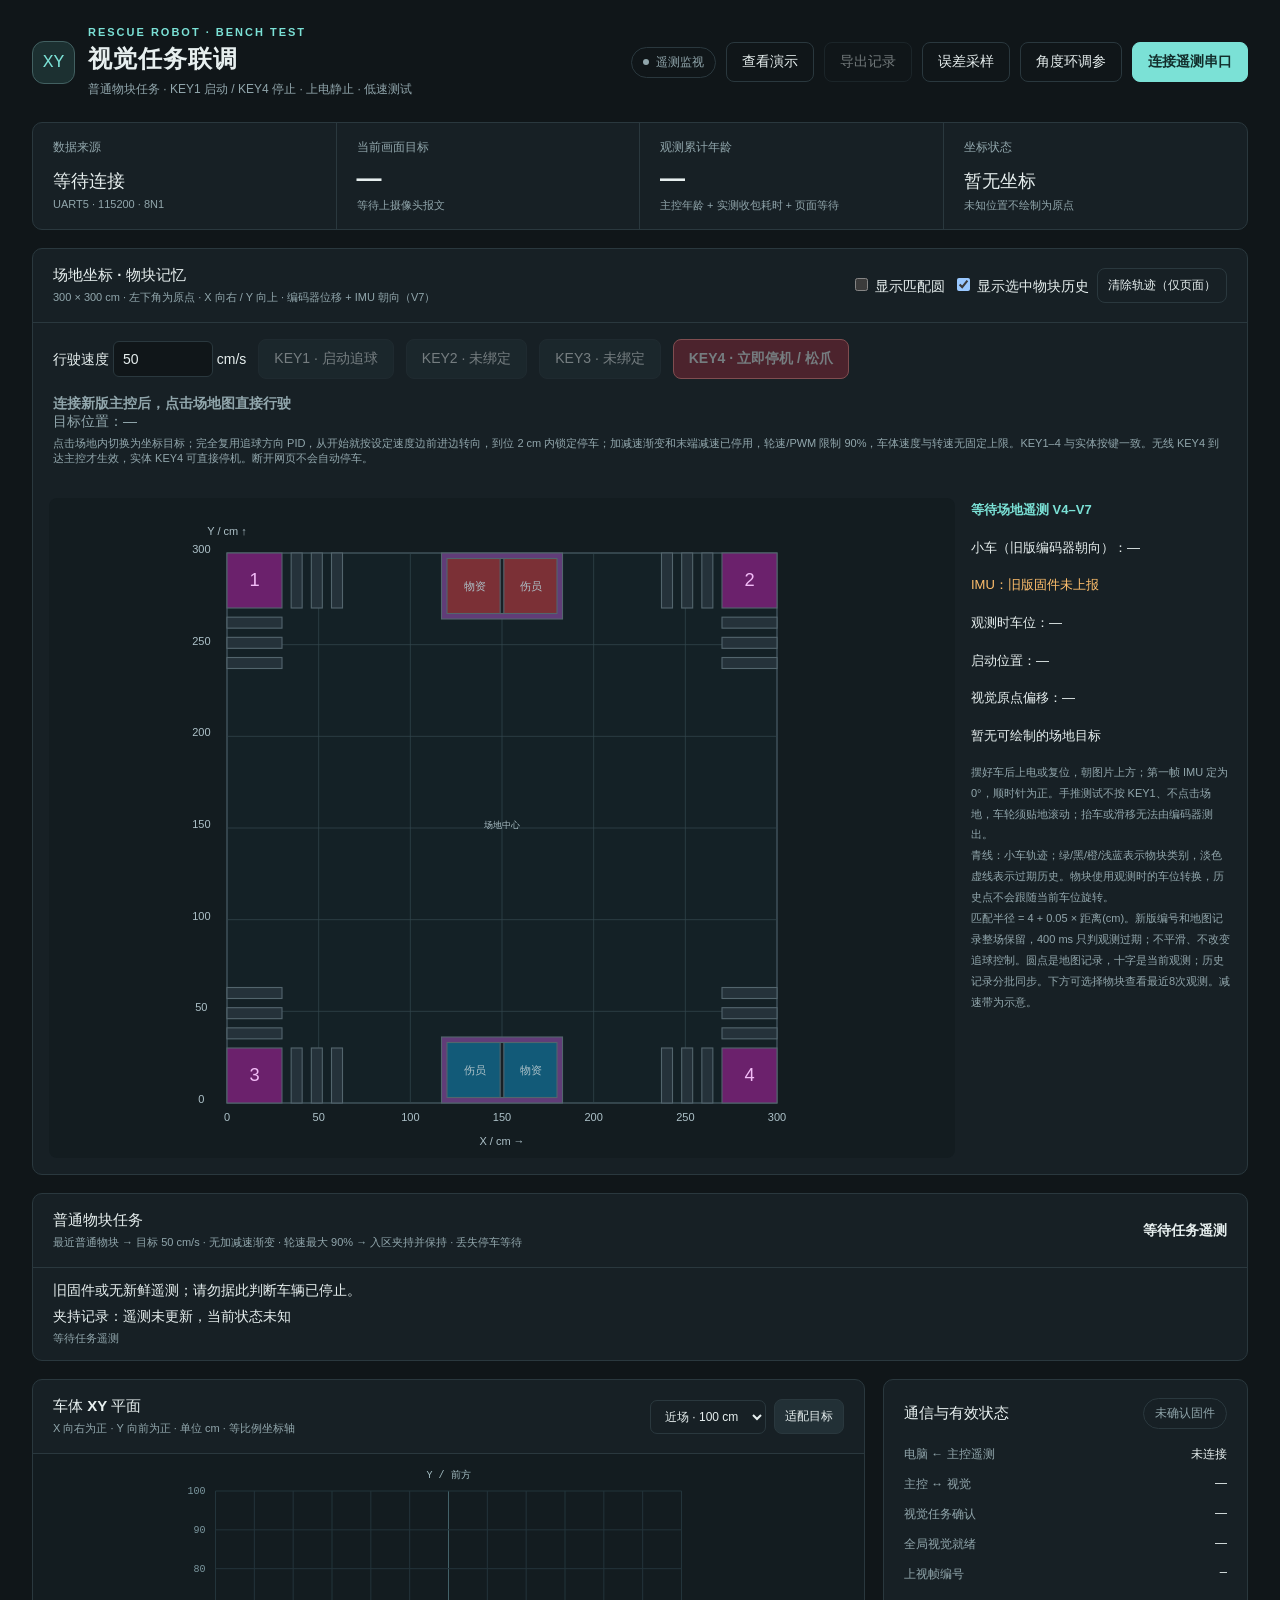
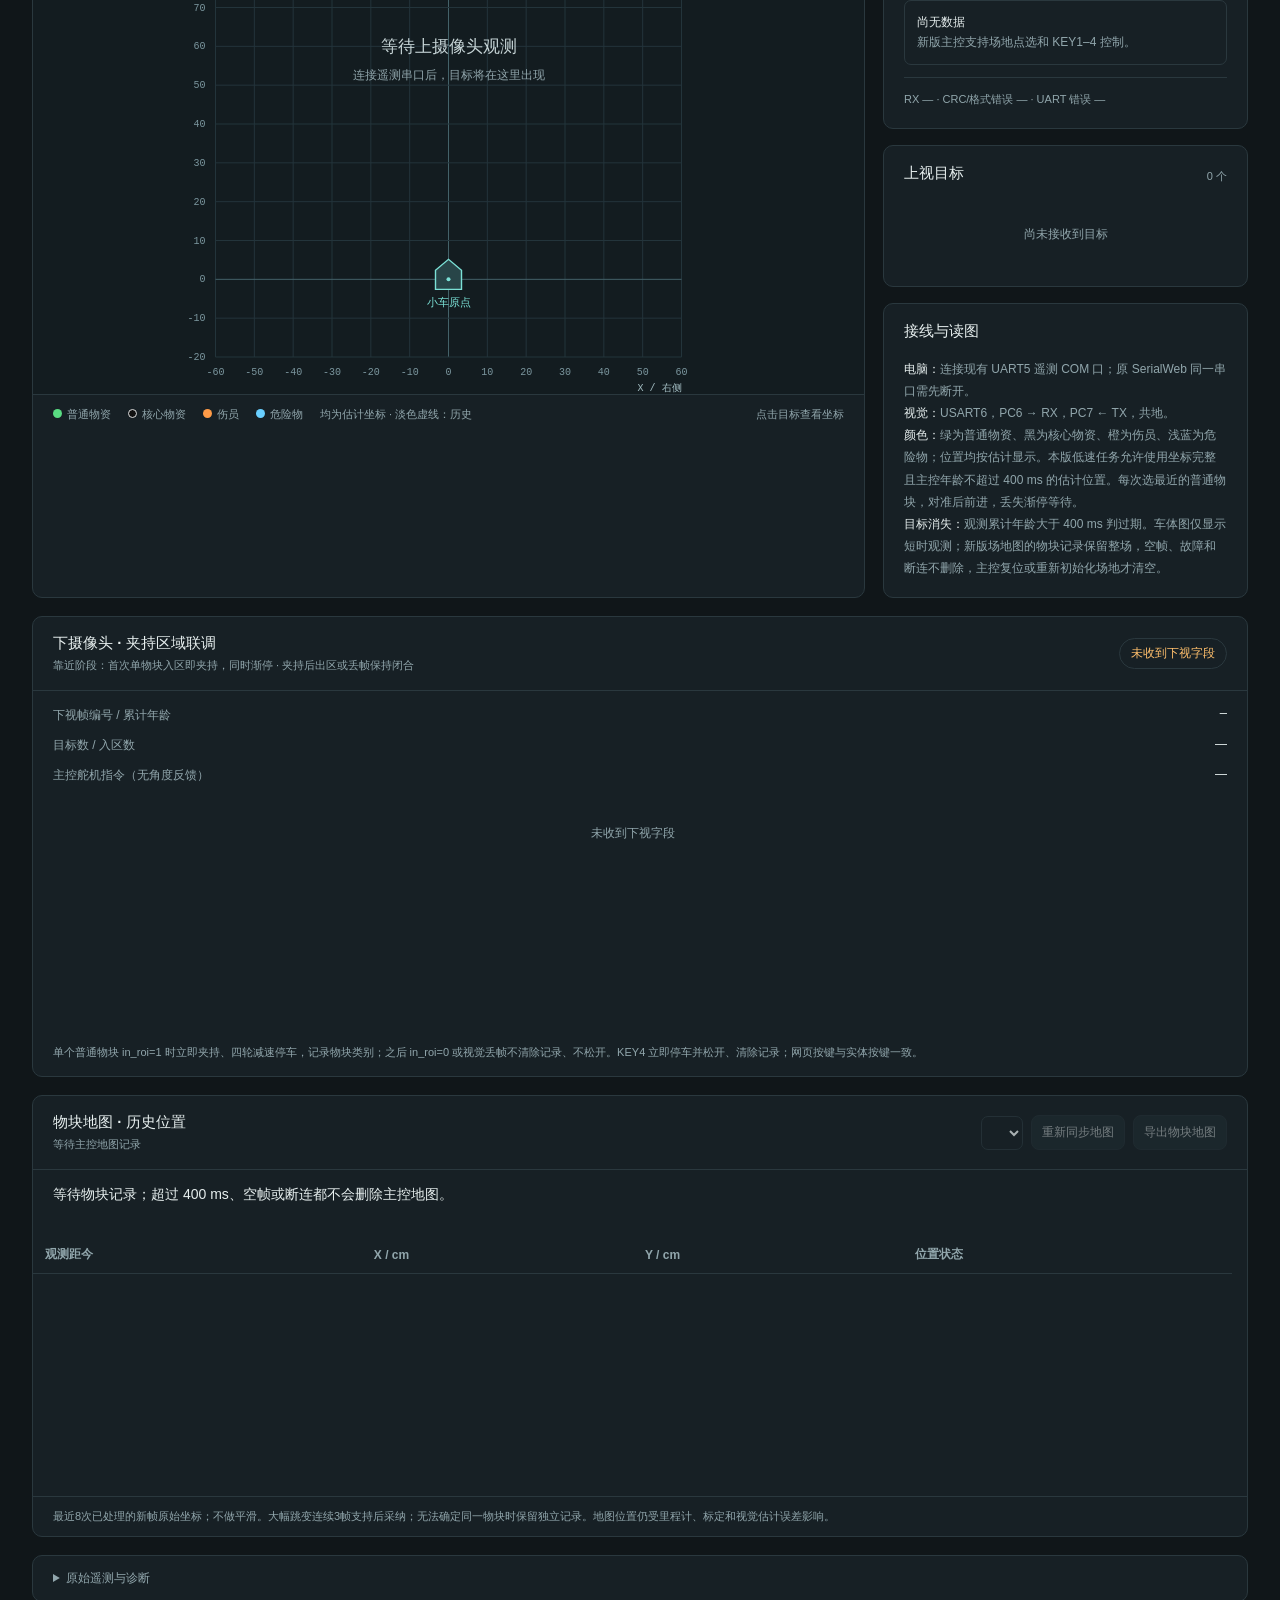
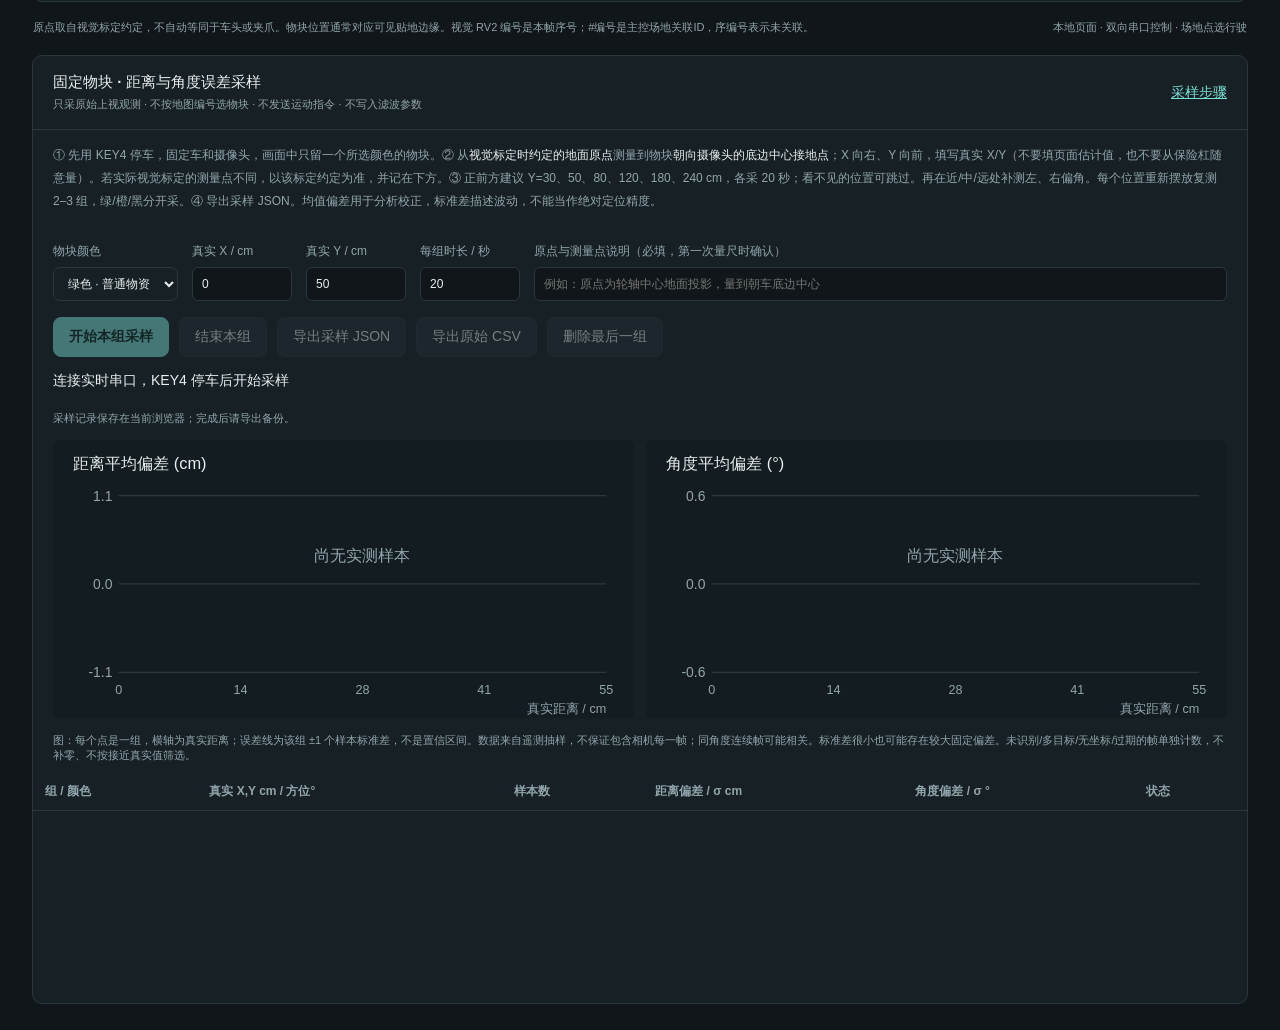
==== commit 37dfdcd4: "更新主控追球、场地建图与PID调参 追球与点选共用控制器，25cm内单次原地对准至10度，默认PD为3.5/0/5并保留1度死区。加入IMU场地定位、物块长期记忆、遥测与在线PID调参。保留轮速90%" ====
--- a/tools/vision_xy.html
+++ b/tools/vision_xy.html
@@ -2,7 +2,7 @@
 <html lang="zh-CN">
 <head>
 <meta charset="utf-8"><meta name="viewport" content="width=device-width,initial-scale=1">
-<title>视觉任务 · XY 联调</title>
+<title>场地定位 · 视觉任务联调</title>
 <style>
 :root{color-scheme:dark;--bg:#101619;--panel:#172025;--line:#2a383e;--ink:#e7efef;--muted:#91a6ac;--cyan:#7be1d6;--amber:#ffbf6c;--green:#9be3a9;--red:#ff8585;font-family:"Segoe UI","Microsoft YaHei",sans-serif}
 *{box-sizing:border-box}body{margin:0;background:var(--bg);color:var(--ink);font-size:14px}button,select{font:inherit}button{border:1px solid var(--line);background:#223036;color:var(--ink);border-radius:8px;padding:10px 15px;cursor:pointer;transition:background .15s}button:hover{background:#30444c}button:focus-visible,select:focus-visible,summary:focus-visible{outline:2px solid var(--cyan);outline-offset:3px}button:disabled{opacity:.4;cursor:default}.primary{background:var(--cyan);color:#122d2b;border-color:var(--cyan);font-weight:650}.primary:hover{background:#a0eee5}.quiet{background:transparent}select{border:1px solid var(--line);border-radius:7px;padding:8px 10px;background:#172025;color:var(--ink)}
@@ -13,23 +13,42 @@
 @media(max-width:500px){.sidebar{display:flex}.stats{grid-template-columns:1fr 1fr}.stat:nth-child(2){border-right:0}.stat:nth-child(-n+2){border-bottom:1px solid var(--line)}.panel-head{align-items:flex-start;flex-direction:column}.canvas-wrap{height:400px}h1{font-size:21px}.actions{gap:7px}.actions button{padding:9px 11px}}
 #lower-targets{height:240px;max-height:240px;overflow-y:auto;overflow-anchor:none;scrollbar-gutter:stable}
 #lower-targets>.target-row{flex-shrink:0}
+#field-layout{display:grid;grid-template-columns:minmax(300px,1fr) 260px;gap:16px;padding:16px}#field-svg{width:100%;max-height:660px;display:block;background:#131c20;border-radius:8px}#field-info{line-height:1.9;font-size:13px;font-variant-numeric:tabular-nums}#field-info strong{color:var(--cyan)}@media(max-width:790px){#field-layout{grid-template-columns:1fr}#field-svg{max-height:none}}
+input[type=number]{font:inherit;background:#101619;color:var(--ink);border:1px solid var(--line);border-radius:6px;padding:9px;width:100px}.remote-controls{padding:16px 20px;display:flex;gap:12px;align-items:center;flex-wrap:wrap}.stop-key{background:#8e2838;border-color:#ff8585;font-weight:700}.remote-status{padding:0 20px 16px;color:var(--muted)}#field-svg{cursor:crosshair;touch-action:manipulation}button:disabled{opacity:.45;cursor:not-allowed}
+#field-targets{max-height:150px;overflow:auto}#field-layout .controls{flex-wrap:wrap}.map-history-wrap{height:260px;overflow:auto;overflow-anchor:none;scrollbar-gutter:stable}.map-table{width:100%;border-collapse:collapse;font-variant-numeric:tabular-nums}.map-table th,.map-table td{padding:10px 12px;text-align:left;border-bottom:1px solid var(--line);font-size:12px}.map-table th{position:sticky;top:0;background:var(--panel);color:var(--muted)}#map-detail{padding:12px 20px;min-height:66px;line-height:1.8}.panel-head .controls{flex-wrap:wrap}#map-select{max-width:100%}
+.sample-fields{display:flex;align-items:end;flex-wrap:wrap;gap:14px;padding:16px 20px}.sample-fields label{display:grid;gap:7px;color:var(--muted);font-size:12px}.sample-fields input[type=text]{font:inherit;color:var(--ink);background:var(--bg);border:1px solid var(--line);border-radius:6px;padding:9px;width:280px;max-width:100%}.sample-fields label.reference{flex:1;min-width:200px}.sample-fields label.reference input{width:100%}.sample-actions{padding:0 20px 12px;display:flex;gap:10px;flex-wrap:wrap}#sample-progress,#sample-storage{padding:0 20px 12px;line-height:1.7;overflow-wrap:anywhere}.sample-plots{display:grid;grid-template-columns:1fr 1fr;padding:0 20px;gap:12px}.sample-plots svg{width:100%;background:#131c20;border-radius:7px}.sample-table-wrap{height:230px;overflow:auto;overflow-anchor:none}.sample-table-wrap th{white-space:nowrap}#sample-guide{padding:14px 20px;line-height:1.9}#sample-panel{margin-top:18px}@media(max-width:790px){.sample-plots{grid-template-columns:1fr}.sample-fields{gap:12px}}
+[hidden]{display:none!important}.steer-grid{display:grid;grid-template-columns:repeat(4,minmax(0,1fr));gap:12px;padding:18px}.steer-card{padding:15px;border:1px solid var(--line);border-radius:8px;background:#131c20}.steer-card strong{display:block;font:25px Consolas,monospace;margin-top:10px}.steer-fields{display:flex;flex-wrap:wrap;gap:16px;align-items:end;padding:0 18px 18px}.steer-fields label{display:grid;gap:6px;color:var(--muted);font-size:12px}.steer-chart{width:100%;height:auto;display:block;background:#131c20;border:1px solid var(--line);border-radius:8px}.steer-charts{display:grid;gap:12px;padding:0 18px 18px}.steer-terms{display:flex;gap:20px;flex-wrap:wrap;padding:0 18px 18px;font:13px Consolas,monospace}.steer-meta{padding:14px 18px;line-height:1.9;color:var(--muted);font-size:12px}.steer-mode{padding:14px 18px;border-bottom:1px solid var(--line);display:flex;gap:12px;flex-wrap:wrap;align-items:center}@media(max-width:650px){.steer-grid{grid-template-columns:repeat(2,minmax(0,1fr))}.steer-fields input{width:90px}.steer-card strong{font-size:21px}.actions{flex-wrap:wrap}}
 </style>
 </head>
 <body>
 <main class="app">
-<header><div class="brand"><div class="mark">XY</div><div><div class="eyebrow">RESCUE ROBOT · BENCH TEST</div><h1>视觉任务联调</h1><div class="sub">普通物块任务 · KEY1 启动 / KEY4 停止 · 上电静止 · 低速测试</div></div></div><div class="actions"><span id="mode-badge" class="badge"><i class="dot"></i><span>只读监视</span></span><button id="demo" class="quiet">查看演示</button><button id="export" class="quiet" disabled>导出记录</button><button id="connect" class="primary">连接遥测串口</button></div></header>
+<header><div class="brand"><div class="mark">XY</div><div><div class="eyebrow">RESCUE ROBOT · BENCH TEST</div><h1>视觉任务联调</h1><div class="sub">普通物块任务 · KEY1 启动 / KEY4 停止 · 上电静止 · 低速测试</div></div></div><div class="actions"><span id="mode-badge" class="badge"><i class="dot"></i><span>遥测监视</span></span><button id="demo" class="quiet">查看演示</button><button id="export" class="quiet" disabled>导出记录</button><button id="sample-open" class="quiet">误差采样</button><button id="steer-open" class="quiet">角度环调参</button><button id="connect" class="primary">连接遥测串口</button></div></header>
 <div id="notice" class="notice" role="status" aria-live="polite"></div>
+<section id="steer-panel" class="panel" hidden aria-label="角度环调参">
+<div class="panel-head"><div><h2>角度环调参</h2><div class="mini">追球 / 点选共用一套 PID · 目标值为 0° · ±1° 角度死区</div></div><button id="steer-back" class="quiet">返回场地图</button></div>
+<div class="steer-mode"><strong id="steer-source">等待调参遥测</strong><span id="steer-age" class="mini">—</span><button id="steer-key1" disabled>KEY1 · 启动追球</button><button id="steer-key4" class="stop-key" disabled>KEY4 · 立即停 / 松爪</button></div>
+<div class="steer-grid"><div class="steer-card"><span class="label">PID 目标值 / °</span><strong id="steer-target">—</strong></div><div class="steer-card"><span class="label">PID 实际值 / °</span><strong id="steer-current">—</strong></div><div class="steer-card"><span class="label">差值：目标 − 实际 / °</span><strong id="steer-error">—</strong></div><div class="steer-card"><span class="label">转向指令 / °/s</span><strong id="steer-output">—</strong></div></div>
+<div class="steer-fields"><label>P<input id="steer-kp" type="number" min="0" step="0.0001" value="1.35"></label><label>I<input id="steer-ki" type="number" min="0" step="0.0001" value="0.1"></label><label>D<input id="steer-kd" type="number" min="0" step="0.0001" value="0"></label><button id="steer-apply" class="primary" disabled>应用 P / I / D</button><button id="steer-read" disabled>读取主控参数</button><button id="steer-clear" class="quiet">清除曲线</button></div>
+<div id="steer-status" class="steer-meta" role="status">连接串口后打开本页，即可读取并调整角度环。</div><div id="steer-gains" class="steer-meta">主控当前参数：—</div>
+<div class="steer-terms"><span id="steer-p-term">P 项：—</span><span id="steer-i-term">I 项：—</span><span id="steer-d-term">D 项：—</span></div>
+<div class="steer-charts"><svg id="steer-angle-chart" class="steer-chart" viewBox="0 0 900 240" aria-label="角度目标实际和差值曲线" role="img"></svg><svg id="steer-output-chart" class="steer-chart" viewBox="0 0 900 200" aria-label="转向输出曲线" role="img"></svg></div>
+<div class="steer-meta">白线：目标；青线：实际；橙线：差值；紫线：转向指令。显示最近 20 秒遥测抽样。PID 实际值 = −目标相对方位角：目标在右侧 +10° 时实际值为 −10°，误差为 +10°，输出顺时针修正；这不是 IMU 场地朝向。<br>应用参数立即生效并清除旧积分和差分历史，不启动车辆。停车、KEY1 和更换目标保留参数，断电复位恢复代码默认值。I/D 沿用每个新帧计算的原公式，视觉帧和点选位姿的更新频率可能不同。<br>仅本页发送额外调参遥测；返回场地图后关闭。断开页面不会自动停车。</div>
+</section>
+<div id="monitor-view">
 <section class="stats" aria-label="接收概况">
 <div class="stat"><div class="label">数据来源</div><div id="source-value" class="value small">等待连接</div><div id="source-detail" class="detail">UART5 · 115200 · 8N1</div></div>
 <div class="stat"><div class="label" id="count-label">当前画面目标</div><div id="count-value" class="value">—</div><div id="count-detail" class="detail">等待上摄像头报文</div></div>
 <div class="stat"><div class="label">观测累计年龄</div><div id="age-value" class="value">—</div><div class="detail">主控年龄 + 实测收包耗时 + 页面等待</div></div>
 <div class="stat"><div class="label">坐标状态</div><div id="valid-value" class="value small">暂无坐标</div><div id="valid-detail" class="detail">未知位置不绘制为原点</div></div>
 </section>
-<section class="panel" style="margin-bottom:18px"><div class="panel-head"><div><h2>普通物块任务</h2><div class="mini">最近普通物块 → 目标 50 cm/s · 加速度 30 cm/s² · 轮速最大 90% → 入区夹持并保持 · 丢失停车等待</div></div><strong id="task-state">等待任务遥测</strong></div><div style="padding:14px 20px"><div id="task-reason">—</div><div id="held-object" style="margin-top:8px">夹持记录：等待遥测</div><div id="task-counts" class="mini">入区即触发夹持 · 出区不自动松开</div></div></section>
+<section class="panel" style="margin-bottom:18px"><div class="panel-head"><div><h2>场地坐标 · 物块记忆</h2><div class="mini">300 × 300 cm · 左下角为原点 · X 向右 / Y 向上 · 编码器位移 + IMU 朝向（V7）</div></div><div class="controls"><label><input type="checkbox" id="field-circles"> 显示匹配圆</label><label><input type="checkbox" id="field-history" checked> 显示选中物块历史</label><button id="field-clear" class="quiet">清除轨迹（仅页面）</button></div></div>
+<div class="remote-controls"><label>行驶速度 <input id="goto-speed" type="number" min="0.1" step="0.1" value="50"> cm/s</label><button id="remote-key1" disabled>KEY1 · 启动追球</button><button id="remote-key2" disabled>KEY2 · 未绑定</button><button id="remote-key3" disabled>KEY3 · 未绑定</button><button id="remote-key4" class="stop-key" disabled>KEY4 · 立即停机 / 松爪</button></div><div class="remote-status"><strong id="control-status">连接新版主控后，点击场地图直接行驶</strong><div id="nav-target">目标位置：—</div><div class="mini">点击场地内切换为坐标目标；完全复用追球方向 PID，从开始就按设定速度边前进边转向，到位 2 cm 内锁定停车；加减速渐变和末端减速已停用，轮速/PWM 限制 90%，车体速度与转速无固定上限。KEY1–4 与实体按键一致。无线 KEY4 到达主控才生效，实体 KEY4 可直接停机。断开网页不会自动停车。</div></div>
+<div id="field-layout"><svg id="field-svg" viewBox="0 0 360 360" role="img" aria-label="场地、小车轨迹与时间对齐后的物块坐标"><g id="field-drawing" pointer-events="none"></g><rect id="field-hit" x="30" y="30" width="300" height="300" fill="transparent" pointer-events="all"/></svg><div id="field-info"><strong id="field-state">等待场地遥测 V4–V7</strong><p id="field-pose">小车：—</p><p id="field-imu">IMU：等待数据</p><p id="field-observed">观测时车位：—</p><p id="field-origin">起点由固件提供</p><p id="field-extrinsic">视觉原点偏移：—</p><p id="field-targets">物块：—</p><div class="mini">摆好车后上电或复位，朝图片上方；第一帧 IMU 定为 0°，顺时针为正。手推测试不按 KEY1、不点击场地，车轮须贴地滚动；抬车或滑移无法由编码器测出。<br>青线：小车轨迹；绿/黑/橙/浅蓝表示物块类别，淡色虚线表示过期历史。物块使用观测时的车位转换，历史点不会跟随当前车位旋转。<br>匹配半径 = 4 + 0.05 × 距离(cm)。新版编号和地图记录整场保留，400 ms 只判观测过期；不平滑、不改变追球控制。圆点是地图记录，十字是当前观测；历史记录分批同步。下方可选择物块查看最近8次观测。减速带为示意。</div></div></div></section>
+<section class="panel" style="margin-bottom:18px"><div class="panel-head"><div><h2>普通物块任务</h2><div class="mini">最近普通物块 → 目标 50 cm/s · 无加减速渐变 · 轮速最大 90% → 入区夹持并保持 · 丢失停车等待</div></div><strong id="task-state">等待任务遥测</strong></div><div style="padding:14px 20px"><div id="task-reason">—</div><div id="held-object" style="margin-top:8px">夹持记录：等待遥测</div><div id="task-counts" class="mini">入区即触发夹持 · 出区不自动松开</div></div></section>
 <div class="layout">
 <section class="panel"><div class="panel-head"><div><h2>车体 XY 平面</h2><div class="mini">X 向右为正 · Y 向前为正 · 单位 cm · 等比例坐标轴</div></div><div class="controls"><select id="range" aria-label="坐标显示范围"><option value="100">近场 · 100 cm</option><option value="200">中场 · 200 cm</option><option value="400">远场 · 400 cm</option></select><button id="fit">适配目标</button></div></div>
 <div class="canvas-wrap"><canvas id="plot" aria-label="以小车标定原点为零点的目标位置图"></canvas><div id="empty" class="empty-overlay"><strong>等待上摄像头观测</strong><span>连接遥测串口后，目标将在这里出现</span></div></div>
-<div class="plot-footer"><div class="legend"><span><i class="solid"></i>测距有效</span><span><i class="hollow"></i>估计坐标</span><span><i style="border:1px dashed #879da5"></i>灰色：上次位置</span></div><span id="plot-hint">点击目标查看坐标</span></div></section>
+<div class="plot-footer"><div class="legend"><span><i style="background:#59dc82"></i>普通物资</span><span><i style="background:#111;border:1px solid #ddd"></i>核心物资</span><span><i style="background:#ff9b47"></i>伤员</span><span><i style="background:#69cfff"></i>危险物</span><span>均为估计坐标 · 淡色虚线：历史</span></div><span id="plot-hint">点击目标查看坐标</span></div></section>
 <aside class="sidebar">
 <section class="panel"><div class="section-top"><h2>通信与有效状态</h2><span id="test-lock" class="badge">未确认固件</span></div><div class="connection-list">
 <div class="connection-row"><span>电脑 ← 主控遥测</span><span id="pc-status">未连接</span></div>
@@ -37,24 +56,47 @@
 <div class="connection-row"><span>视觉任务确认</span><span id="ack-status">—</span></div>
 <div class="connection-row"><span>全局视觉就绪</span><span id="ready-status">—</span></div>
 <div class="connection-row"><span>上视帧编号</span><span id="frame-status" class="mono">—</span></div></div>
-<div class="fault"><strong id="fault-title">尚无数据</strong><span id="fault-detail">本页面只读取遥测，不发送运动指令。</span></div><div id="metrics" class="metrics">RX — · CRC/格式错误 — · UART 错误 —</div></section>
+<div class="fault"><strong id="fault-title">尚无数据</strong><span id="fault-detail">新版主控支持场地点选和 KEY1–4 控制。</span></div><div id="metrics" class="metrics">RX — · CRC/格式错误 — · UART 错误 —</div></section>
 <section class="panel"><div class="section-top"><h2>上视目标</h2><span id="list-count" class="mini">0 个</span></div><div id="targets" class="target-list"><div class="no-target">尚未接收到目标</div></div></section>
-<section class="panel help-panel"><div class="section-top"><h2>接线与读图</h2></div><p class="instruction"><b>电脑：</b>连接现有 UART5 遥测 COM 口；原 SerialWeb 同一串口需先断开。<br><b>视觉：</b>USART6，PC6 → RX，PC7 ← TX，共地。<br><b>空心点：</b>视觉未标为正式测距有效；本版低速任务允许使用坐标完整且主控年龄不超过 400 ms 的估计位置。每次选最近的普通物块，对准后前进，丢失停车等待。<br><b>目标消失：</b>页面累计年龄大于 400 ms 才判过期，灰色保留上次位置，累计年龄达 1.5 s 清除；明确无目标、相机故障或断开时立即清除。</p></section>
+<section class="panel help-panel"><div class="section-top"><h2>接线与读图</h2></div><p class="instruction"><b>电脑：</b>连接现有 UART5 遥测 COM 口；原 SerialWeb 同一串口需先断开。<br><b>视觉：</b>USART6，PC6 → RX，PC7 ← TX，共地。<br><b>颜色：</b>绿为普通物资、黑为核心物资、橙为伤员、浅蓝为危险物；位置均按估计显示。本版低速任务允许使用坐标完整且主控年龄不超过 400 ms 的估计位置。每次选最近的普通物块，对准后前进，丢失渐停等待。<br><b>目标消失：</b>观测累计年龄大于 400 ms 判过期。车体图仅显示短时观测；新版场地图的物块记录保留整场，空帧、故障和断连不删除，主控复位或重新初始化场地才清空。</p></section>
 </aside></div>
-<section class="panel" style="margin-top:18px" aria-label="下视夹持联调"><div class="panel-head"><div><h2>下摄像头 · 夹持区域联调</h2><div class="mini">靠近阶段：首次单物块入区即停车夹持 · 夹持后出区或丢帧保持闭合</div></div><span id="lower-state" class="badge">等待下视遥测</span></div>
+<section class="panel" style="margin-top:18px" aria-label="下视夹持联调"><div class="panel-head"><div><h2>下摄像头 · 夹持区域联调</h2><div class="mini">靠近阶段：首次单物块入区即夹持，同时渐停 · 夹持后出区或丢帧保持闭合</div></div><span id="lower-state" class="badge">等待下视遥测</span></div>
 <div style="padding:16px 20px"><div class="connection-list" style="margin-bottom:16px">
 <div class="connection-row"><span>下视帧编号 / 累计年龄</span><span id="lower-frame" class="mono">—</span></div>
 <div class="connection-row"><span>目标数 / 入区数</span><span id="lower-count">—</span></div>
 <div class="connection-row"><span>主控舵机指令（无角度反馈）</span><span id="grip-angle">—</span></div></div>
 <div id="lower-targets" class="target-list"><div class="no-target">等待下摄像头观测</div></div>
-<div class="mini">单个普通物块 in_roi=1 时停车并夹持，记录物块类别；之后 in_roi=0 或视觉丢帧不清除记录、不松开。KEY4 停车并松开、清除记录；页面仅监视。</div></div></section>
+<div class="mini">单个普通物块 in_roi=1 时立即夹持、四轮减速停车，记录物块类别；之后 in_roi=0 或视觉丢帧不清除记录、不松开。KEY4 立即停车并松开、清除记录；网页按键与实体按键一致。</div></div></section>
+<section class="panel" style="margin-top:18px" aria-label="物块地图历史"><div class="panel-head"><div><h2>物块地图 · 历史位置</h2><div id="map-sync" class="mini">等待主控地图记录</div></div><div class="controls"><select id="map-select" aria-label="选择物块查看历史" disabled></select><button id="map-sync-button" disabled>重新同步地图</button><button id="map-export" disabled>导出物块地图</button></div></div>
+<div id="map-detail">记录保存在主控，刷新页面后分批重新同步。</div><div class="map-history-wrap"><table class="map-table"><thead><tr><th>观测距今</th><th>X / cm</th><th>Y / cm</th><th>位置状态</th></tr></thead><tbody id="map-history-body"></tbody></table></div>
+<div class="plot-footer">最近8次已处理的新帧原始坐标；不做平滑。大幅跳变连续3帧支持后采纳；无法确定同一物块时保留独立记录。地图位置仍受里程计、标定和视觉估计误差影响。</div></section>
 <details class="panel raw"><summary>原始遥测与诊断</summary><pre id="raw">等待一行 vision_xy JSON 遥测……</pre></details>
-<div class="footnote"><span>原点取自视觉标定约定，不自动等同于车头或夹爪。物块位置通常对应可见贴地边缘。RV2 编号仅为本帧序号，不代表跨帧跟踪。</span><span id="footer">本地页面 · 无需联网 · 不发送串口命令</span></div>
+<div class="footnote"><span>原点取自视觉标定约定，不自动等同于车头或夹爪。物块位置通常对应可见贴地边缘。视觉 RV2 编号是本帧序号；#编号是主控场地关联ID，序编号表示未关联。</span><span id="footer">本地页面 · 双向串口控制 · 场地点选行驶</span></div>
+<section id="sample-panel" class="panel" aria-label="固定物块误差采样">
+<div class="panel-head"><div><h2>固定物块 · 距离与角度误差采样</h2><div class="mini">只采原始上视观测 · 不按地图编号选物块 · 不发送运动指令 · 不写入滤波参数</div></div><a href="#sample-guide" style="color:var(--cyan)">采样步骤</a></div>
+<div id="sample-guide" class="instruction">① 先用 KEY4 停车，固定车和摄像头，画面中只留一个所选颜色的物块。② 从<b>视觉标定时约定的地面原点</b>测量到物块<b>朝向摄像头的底边中心接地点</b>；X 向右、Y 向前，填写真实 X/Y（不要填页面估计值，也不要从保险杠随意量）。若实际视觉标定的测量点不同，以该标定约定为准，并记在下方。③ 正前方建议 Y=30、50、80、120、180、240 cm，各采 20 秒；看不见的位置可跳过。再在近/中/远处补测左、右偏角。每个位置重新摆放复测 2–3 组，绿/橙/黑分开采。④ 导出采样 JSON。均值偏差用于分析校正，标准差描述波动，不能当作绝对定位精度。</div>
+<div class="sample-fields">
+<label>物块颜色<select id="sample-kind"><option value="1">绿色 · 普通物资</option><option value="3">橙色 · 伤员</option><option value="2">黑色 · 核心物资</option></select></label>
+<label>真实 X / cm<input id="sample-x" type="number" step="0.1" value="0"></label>
+<label>真实 Y / cm<input id="sample-y" type="number" step="0.1" value="50"></label>
+<label>每组时长 / 秒<input id="sample-seconds" type="number" min="5" max="120" value="20"></label>
+<label class="reference">原点与测量点说明（必填，第一次量尺时确认）<input id="sample-reference" type="text" maxlength="200" placeholder="例如：原点为轮轴中心地面投影，量到朝车底边中心"></label>
+</div>
+<div class="sample-actions"><button id="sample-start" class="primary" disabled>开始本组采样</button><button id="sample-stop" disabled>结束本组</button><button id="sample-export" disabled>导出采样 JSON</button><button id="sample-csv" disabled>导出原始 CSV</button><button id="sample-undo" disabled>删除最后一组</button></div>
+<div id="sample-progress" role="status" aria-live="polite">连接实时串口并停车后开始。先等待 1 秒稳定，再按新帧采样。</div><div id="sample-storage" class="mini">采样记录保存在当前浏览器；完成后请导出备份。</div>
+<div class="sample-plots"><svg id="sample-range-plot" viewBox="0 0 460 220" role="img" aria-label="距离偏差随真实距离变化"></svg><svg id="sample-angle-plot" viewBox="0 0 460 220" role="img" aria-label="角度偏差随真实距离变化"></svg></div>
+<div class="mini" style="padding:10px 20px">图：每个点是一组，横轴为真实距离；误差线为该组 ±1 个样本标准差，不是置信区间。数据来自遥测抽样，不保证包含相机每一帧；同角度连续帧可能相关。标准差很小也可能存在较大固定偏差。未识别/多目标/无坐标/过期的帧单独计数，不补零、不按接近真实值筛选。</div>
+<div class="sample-table-wrap"><table class="map-table"><thead><tr><th>组 / 颜色</th><th>真实 X,Y cm / 方位°</th><th>样本数</th><th>距离偏差 / σ cm</th><th>角度偏差 / σ °</th><th>状态</th></tr></thead><tbody id="sample-results"></tbody></table></div>
+</section>
+</div>
 </main>
 <script>
 /* Pure protocol helpers are shared with the offline tests. */
 const VisionXY = (() => {
   const kinds=['未知','普通物资','核心物资','伤员','危险物','红方伤员区','红方物资区','蓝方伤员区','蓝方物资区'];
+  const targetStyle = kind => {const fill=['#aab8bd','#59dc82','#111111','#ff9b47','#69cfff','#f46b78','#f46b78','#69aaff','#69aaff'][kind]||'#aab8bd';return {fill,stroke:kind===2?'#dce5e8':fill,text:kind===2?'#dce5e8':fill};};
+  const targetLabel = o => o.track_id?'#'+o.track_id:'序'+o.id;
+  const targetKey = o => o.track_id?'T'+o.track_id:'F'+o.id;
   const flag = n => n===0 || n===1;
   const uint = n => Number.isInteger(n) && n>=0 && n<=4294967295;
   function crc16(text) {
@@ -68,10 +110,14 @@
     if(star>=0){const suffix=text.slice(star+1);if(!/^[0-9a-f]{4}$/i.test(suffix)||crc16(text.slice(0,star))!==parseInt(suffix,16))throw Error('遥测 CRC 不匹配：报文可能丢字节或损坏');text=text.slice(0,star);checked=true;}
     let p;
     try {p=JSON.parse(text);} catch(e){throw Error('遥测 JSON 不完整：报文可能丢字节、被截断或串口选错');}
+    const arrayV7=Array.isArray(p)&&p[0]==='V7';
+    const arrayV6=Array.isArray(p)&&(p[0]==='V6'||arrayV7);
+    const arrayV5=Array.isArray(p)&&(p[0]==='V5'||arrayV6);
+    const arrayV4=Array.isArray(p)&&p[0]==='V4';
     const arrayV3=Array.isArray(p)&&p[0]==='V3';
-    if(arrayV3){
-      if(!checked||![15,16].includes(p.length))throw Error('遥测 V3 长度或 CRC 无效');
-      p={type:'vision_xy',version:2,t:p[1],l:p[2],r:p[3],b:p[4],u:p[5],d:p[6],f:p[7],a:p[8],s:p[9],v:p[10],q:p[11],o:p[12],g:p[13],n:p[14],m:p[15]};
+    if(arrayV3||arrayV4||arrayV5){
+      if(!checked||!(arrayV7?p.length===19:arrayV6?p.length===18:(arrayV4||arrayV5)?p.length===17:[15,16].includes(p.length)))throw Error('遥测数组长度或 CRC 无效');
+      p={type:'vision_xy',version:2,t:p[1],l:p[2],r:p[3],b:p[4],u:p[5],d:p[6],f:p[7],a:p[8],s:p[9],v:p[10],q:p[11],o:p[12],g:p[13],n:p[14],m:p[15],fieldRaw:(arrayV4||arrayV5)?p[16]:undefined,controlRaw:arrayV6?p[17]:undefined,imuRaw:arrayV7?p[18]:undefined};
     }
     if(p && p.type==='vision_xy' && p.version===2){
       if(!checked)throw Error('遥测 v2 缺少 CRC 校验');
@@ -82,10 +128,33 @@
         const present=o[2]!==null,angle=present?o[2]/100:0,hasXY=present&&o[1]>=0,r=angle*Math.PI/180;
         return {id:i+1,kind:o[0],d_mm:o[1],angle,angle_present:+present,valid:o[3],x_cm:hasXY?Math.round(o[1]*Math.sin(r))/10:null,y_cm:hasXY?Math.round(o[1]*Math.cos(r))/10:null};
       });
+      let field=null;
+      if(arrayV4||arrayV5){
+        const f=p.fieldRaw,tuple=(v,n)=>Array.isArray(v)&&v.length===n&&v.every(x=>Number.isInteger(x)&&Math.abs(x)<=2147483647);
+        if(!Array.isArray(f)||f.length!==6||!tuple(f[0],3)||!flag(f[1])||!(f[2]===null||tuple(f[2],3))||!Array.isArray(f[3])||f[3].length!==objects.length||!tuple(f[4],3)||!tuple(f[5],3))throw Error('无效场地遥测');
+        if(!!f[1]!==!!f[2]||f[3].some(v=>v!==null&&(!f[1]||!(arrayV5?(Array.isArray(v)&&v.length===4&&tuple(v.slice(0,2),2)&&uint(v[2])&&Number.isInteger(v[3])&&v[3]>=0&&v[3]<=1000000):tuple(v,2)))))throw Error('场地坐标缺少时间对齐依据');
+        const pose=v=>v?{x:v[0]/10,y:v[1]/10,yaw:v[2]/100}:null;
+        const ids=f[3].filter(v=>v&&arrayV5&&v[2]).map(v=>v[2]);if(new Set(ids).size!==ids.length)throw Error('重复场地编号');
+        field={robot:pose(f[0]),aligned:!!f[1],observed:pose(f[2]),points:f[3].map((v,i)=>v?{id:i+1,track_id:arrayV5?v[2]:0,radius:arrayV5?v[3]/10:null,kind:objects[i].kind,x:v[0]/10,y:v[1]/10}:null),origin:pose(f[4]),extrinsic:pose(f[5])};
+        field.points.forEach((v,i)=>{objects[i].track_id=v?v.track_id:0;});
+      }
+      let imu=null;
+      if(arrayV7){const v=p.imuRaw;
+        if(!Array.isArray(v)||v.length!==4||!flag(v[0])||!flag(v[3])||
+          (v[0]?!(uint(v[1])&&Number.isInteger(v[2])&&v[2]>=0&&v[2]<=36000):!(v[1]===null&&v[2]===null&&v[3]===0)))throw Error('无效 IMU 状态');
+        imu={ready:!!v[0],age_ms:v[1],raw_yaw:v[2]===null?null:v[2]/100,heading_valid:!!v[3]};
+      }
+      let control=null;
+      if(arrayV6){const c=p.controlRaw;
+        if(!Array.isArray(c)||c.length!==5||!(c[0]===null||uint(c[0]))||!Number.isInteger(c[1])||c[1]<0||c[1]>4)throw Error('无效控制状态');
+        const empty=c.slice(2).every(v=>v===null);
+        if(!empty&&!(Number.isInteger(c[2])&&c[2]>=0&&c[2]<=3000&&Number.isInteger(c[3])&&c[3]>=0&&c[3]<=3000&&Number.isFinite(c[4])&&c[4]>0))throw Error('无效行驶目标');
+        control={id:c[0],status:c[1],target:empty?null:{x:c[2]/10,y:c[3]/10,speed:c[4]}};
+      }
       let mission=null;
       if(p.m!==undefined){
         const m=p.m;
-        if(!Array.isArray(m)||![4,5].includes(m.length)||![0,1,10,20,30,40,90,99].includes(m[0])||!Number.isInteger(m[1])||m[1]<0||m[1]>17||![0,1,2,3].includes(m[2])||![0,1,2,3].includes(m[3]))throw Error('无效任务状态');
+        if(!Array.isArray(m)||![4,5].includes(m.length)||![0,1,10,20,30,40,50,51,90,99].includes(m[0])||!Number.isInteger(m[1])||m[1]<0||m[1]>17||![0,1,2,3].includes(m[2])||![0,1,2,3].includes(m[3]))throw Error('无效任务状态');
         if(m.length===5&&(!Number.isInteger(m[4])||m[4]<0||m[4]>9))throw Error('无效夹持类别');
         mission={step:m[0],reason:m[1],inside:m[2],outside:m[3],held_kind:m.length===5?m[4]:null};
       }
@@ -97,7 +166,7 @@
         const rows=n[4].map((o,i)=>{if(!Array.isArray(o)||o.length!==2||!Number.isInteger(o[0])||o[0]<1||o[0]>8||!flag(o[1]))throw Error('无效下视 ROI 目标');return {id:i+1,kind:o[0],in_roi:o[1]};});
         lower={frame:n[0],age_ms:n[1],status:n[2],fresh:n[3],objects:rows};grip=p.g;
       }
-      p={type:'vision_xy',version:1,wire_version:arrayV3?3:2,lower,grip,mission,protocol:'vision_simple_v2',test:mission?0:1,tick:p.t,link:p.l,ack:0,ready:0,danger:1,rx:p.r,bad:p.b,uart_errors:p.u,drops:p.d,tx:0,frame:p.f,age_ms:p.a,status:p.s,fresh:p.v,available:p.v,source:'upper',fault:['rv2_observation','waiting_rv2','invalid_packet','uart_error','vision_timeout','upper_unavailable'][p.q],count:objects.length,objects};
+      p={type:'vision_xy',version:1,wire_version:arrayV7?7:arrayV6?6:arrayV5?5:arrayV4?4:arrayV3?3:2,field,lower,grip,mission,control,imu,protocol:'vision_simple_v2',test:mission?0:1,tick:p.t,link:p.l,ack:0,ready:0,danger:1,rx:p.r,bad:p.b,uart_errors:p.u,drops:p.d,tx:0,frame:p.f,age_ms:p.a,status:p.s,fresh:p.v,available:p.v,source:'upper',fault:['rv2_observation','waiting_rv2','invalid_packet','uart_error','vision_timeout','upper_unavailable'][p.q],count:objects.length,objects};
     }
     if (!p || p.type!=='vision_xy' || p.version!==1 || p.source!=='upper' || !flag(p.test)) throw Error('不是 vision_xy v1 上视遥测');
     if (p.protocol!==undefined && !['vision_simple_v2','rescue_json_v2'].includes(p.protocol)) throw Error('Unsupported vision protocol');
@@ -156,65 +225,467 @@
       return {age,fresh:false,historical:true,expired:ageExpired(age),frame:e.p.frame,rows,points:rows.filter(o=>o.plottable)};
     }
   }
+  class FieldHistory {
+    constructor(){this.clear();}
+    clear(){this.entry=null;this.trail=[];this.lastTick=null;}
+    accept(p,now,wireMs){
+      if(this.lastTick!==null&&((p.tick-this.lastTick)>>>0)>=0x80000000)this.clear();
+      const f=p.field;
+      if(!f){this.entry=null;return;}
+      if(this.lastTick!==p.tick){this.trail.push({x:f.robot.x,y:f.robot.y});if(this.trail.length>400)this.trail.shift();}
+      this.lastTick=p.tick;
+      if(!p.link||p.status===1||p.status>=3){this.entry=null;return;}
+      if(p.fresh&&f.aligned&&(!this.entry||this.entry.p.frame!==p.frame))this.entry={p,now,wireMs};
+    }
+    display(p,now,elapsed,active){
+      if(!active){this.clear();return {points:[],trail:[],recent:false};}
+      const e=this.entry,age=e&&e.p.age_ms!==null?e.p.age_ms+e.wireMs+Math.max(0,now-e.now):null;
+      return {field:p&&p.field,recent:!!(p&&p.field&&elapsed<1000),age,trail:this.trail,
+        points:e&&age!==null&&age<1500?e.p.field.points.filter(Boolean).map(o=>({...o,historical:age>400})):[]};
+    }
+  }
   class Lines {
     constructor(onLine,onError){this.onLine=onLine;this.onError=onError;this.pending='';this.dropping=false;this.started=0;}
     push(text,now=0){for(const c of text){if(c==='\n'){if(!this.dropping&&this.pending.trim())this.onLine(this.pending.trim(),Math.max(0,now-this.started));this.pending='';this.dropping=false;}
       else if(!this.dropping){if(!this.pending)this.started=now;if(this.pending.length>=8192){this.pending='';this.dropping=true;this.onError();}else this.pending+=c;}}}
   }
-  return {parse,derive,point,Lines,kinds,crc16,PositionHistory,ageExpired,deriveLower};
+  function command(id,kind,args){
+    if(!uint(id)||!Array.isArray(args))throw Error('无效指令');
+    if(kind==='K'){if(args.length!==1||!Number.isInteger(args[0])||args[0]<1||args[0]>4)throw Error('无效按键');}
+    else if(kind==='G'){if(args.length!==3||!args.every(Number.isFinite)||args[0]<0||args[0]>300||args[1]<0||args[1]>300||args[2]<0.1||args[2]*10>4294967295)throw Error('无效坐标或速度');args=args.map(n=>Math.round(n*10));}
+    else if(kind==='P'){if(args.length!==3||!args.every(n=>Number.isFinite(n)&&n>=0&&n*10000<=4294967295))throw Error('PID 参数应为非负有限数，最多4位小数');args=args.map(n=>Math.round(n*10000));}
+    else if(kind==='T'){if(args.length!==1||![0,1].includes(args[0]))throw Error('无效调参订阅');}
+    else throw Error('未知指令');
+    const body=['C1',id,kind,...args].join(',');return body+'*'+crc16(body).toString(16).padStart(4,'0')+'\n';
+  }
+  function parseSteer(text){
+    text=text.trim();const star=text.lastIndexOf('*');
+    if(star<0||!/^[0-9a-f]{4}$/i.test(text.slice(star+1))||crc16(text.slice(0,star))!==parseInt(text.slice(star+1),16))throw Error('角度环遥测 CRC 错误');
+    const p=JSON.parse(text.slice(0,star));
+    if(!Array.isArray(p)||p.length!==14||p[0]!=='S1'||!uint(p[1])||![0,1,2].includes(p[2])||(p[2]?!uint(p[3]):p[3]!==null)||!p.slice(4).every(Number.isFinite)||p.slice(11).some(n=>n<0))throw Error('角度环遥测格式错误');
+    return {tick:p[1],source:p[2],age_ms:p[3],target:p[4],current:p[5],error:p[6],output:p[7],p:p[8],i:p[9],d:p[10],kp:p[11],ki:p[12],kd:p[13]};
+  }
+  function ack(line){
+    const m=/^A1,(\d+),([0-4]),(\d+)\*([0-9a-f]{4})$/i.exec(line.trim());
+    if(!m||!uint(Number(m[1]))||crc16(line.trim().split('*')[0])!==parseInt(m[4],16))throw Error('无效指令确认');
+    return {id:Number(m[1]),status:Number(m[2]),step:Number(m[3])};
+  }
+  function imuStatus(p,elapsed,wireMs,active){
+    const v=p&&p.imu,age=v&&v.age_ms!==null?v.age_ms+Math.max(0,elapsed)+Math.max(0,wireMs):null;
+    return {available:!!v,ready:!!(v&&v.ready),age,fresh:!!(active&&v&&v.ready&&v.heading_valid&&age<=400),raw:v&&v.raw_yaw};
+  }
+  function parseMemory(line){
+    const split=line.trim().split('*');
+    if(split.length!==2||!/^[0-9a-f]{4}$/i.test(split[1])||crc16(split[0])!==parseInt(split[1],16))throw Error('地图记录 CRC 无效');
+    const p=JSON.parse(split[0]),coord=n=>Number.isInteger(n)&&Math.abs(n)<=2147483647;
+    if(!Array.isArray(p)||p.length!==7||p[0]!=='M1'||!p.slice(1,4).every(uint)||!p[2]||!Number.isInteger(p[4])||p[4]<0||p[4]>48||!uint(p[5]))throw Error('无效地图记录头');
+    const r=p[6];let track=null;
+    if(r!==null){
+      if(!Array.isArray(r)||r.length!==12||!uint(r[0])||!r[0]||!Number.isInteger(r[1])||r[1]<1||r[1]>8||!r.slice(2,4).every(coord)||!uint(r[4])||!r.slice(5,8).every(uint)||!r[7]||!flag(r[8])||!flag(r[9])||!uint(r[10])||!Array.isArray(r[11])||!r[11].length||r[11].length>8||!p[4])throw Error('无效物块历史记录');
+      let last=null;
+      const history=r[11].map(h=>{
+        if(!Array.isArray(h)||h.length!==4||!uint(h[0])||!h.slice(1,3).every(coord)||!flag(h[3])||((p[1]-h[0])>>>0)>=0x80000000||(last!==null&&((h[0]-last)>>>0)>=0x80000000))throw Error('无效物块历史位置');
+        last=h[0];return {tick:h[0],x:h[1]/10,y:h[2]/10,accepted:!!h[3]};
+      });
+      if(last!==r[5]||((r[5]-r[6])>>>0)>=0x80000000||((p[3]-r[10])>>>0)>=0x80000000)throw Error('地图记录时间或版本错误');
+      track={track_id:r[0],kind:r[1],x:r[2]/10,y:r[3]/10,radius:r[4]/10,seen_ms:r[5],position_ms:r[6],observations:r[7],visible:!!r[8],review:!!r[9],revision:r[10],history};
+    }else if(p[4])throw Error('非空地图缺少物块记录');
+    return {tick:p[1],epoch:p[2],revision:p[3],count:p[4],unmapped:p[5],track};
+  }
+  class MapMemory {
+    constructor(){this.clear();}
+    clear(){this.epoch=null;this.entries=new Map();this.total=0;this.unmapped=0;this.lastTick=null;this.updated=0;this.field=null;}
+    clock(tick){const reset=this.lastTick!==null&&((tick-this.lastTick)>>>0)>=0x80000000;if(reset)this.clear();this.lastTick=tick;return reset;}
+    accept(p,now,wireMs){
+      let reset=this.clock(p.tick);
+      if(this.epoch!==null&&this.epoch!==p.epoch){this.clear();this.lastTick=p.tick;reset=true;}
+      this.epoch=p.epoch;this.total=p.count;this.unmapped=p.unmapped;this.updated=now;
+      if(p.track){const old=this.entries.get(p.track.track_id);
+        if(!old||((p.track.revision-old.track.revision)>>>0)<0x80000000)this.entries.set(p.track.track_id,{track:p.track,tick:p.tick,now,wireMs:Math.max(0,wireMs)});
+      }
+      return reset;
+    }
+    observe(p){this.clock(p.tick);if(p.field)this.field=p.field;}
+    display(now,active){
+      return [...this.entries.values()].map(e=>{
+        const age=((e.tick-e.track.position_ms)>>>0)+Math.max(0,now-e.now)+e.wireMs;
+        const seenAge=((e.tick-e.track.seen_ms)>>>0)+Math.max(0,now-e.now)+e.wireMs;
+        return {...e.track,age,seenAge,historical:!active||!e.track.visible||e.track.review||age>400,
+          history:e.track.history.map(h=>({...h,age:((e.tick-h.tick)>>>0)+Math.max(0,now-e.now)+e.wireMs}))};
+      }).sort((a,b)=>a.track_id-b.track_id);
+    }
+  }
+  function fieldClick(x,y){x-=30;y=330-y;return x>=0&&x<=300&&y>=0&&y<=300?{x:Math.round(x*10)/10,y:Math.round(y*10)/10}:null;}
+  const wrapAngle = a => ((a+180)%360+360)%360-180;
+  function errorStats(values){
+    const n=values.length;if(!n)return null;
+    const mean=values.reduce((a,b)=>a+b,0)/n,ss=values.reduce((a,b)=>a+(b-mean)**2,0);
+    const sorted=values.map(Math.abs).sort((a,b)=>a-b);
+    return {n,bias:mean,sd:n>1?Math.sqrt(ss/(n-1)):null,rmse:Math.sqrt(values.reduce((a,b)=>a+b*b,0)/n),p95_abs:sorted[Math.ceil(n*.95)-1],min:Math.min(...values),max:Math.max(...values)};
+  }
+  function sampleSummary(g){
+    const range=Math.hypot(g.x,g.y),angle=Math.atan2(g.x,g.y)*180/Math.PI;
+    const er=g.samples.map(s=>s.d_mm/10-range),ea=g.samples.map(s=>wrapAngle(s.angle-angle));
+    const r=errorStats(er),a=errorStats(ea);let cross=null;
+    if(r&&r.n>1)cross=er.reduce((sum,v,i)=>sum+(v-r.bias)*(ea[i]-a.bias),0)/(r.n-1)*Math.PI/180;
+    const poses=g.samples.map(s=>s.pose).filter(Boolean),base=poses[0];
+    const travel=base?Math.max(...poses.map(p=>Math.hypot(p.x-base.x,p.y-base.y))):null;
+    const turn=base?Math.max(...poses.map(p=>Math.abs(wrapAngle(p.yaw-base.yaw)))):null;
+    return {truth_range_cm:range,truth_angle_deg:angle,range_cm:r,angle_deg:a,
+      covariance_cm_rad:r&&r.n>1?[[r.sd*r.sd,cross],[cross,(a.sd*Math.PI/180)**2]]:null,
+      reported_pose_shift_cm:travel,reported_yaw_shift_deg:turn,
+      notes:[...(g.samples.length<30?['少于30个样本，建议补采']:[]),...(travel>1||turn>2?['遥测位姿有变化，请检查车是否移动；该组仍完整保留']:[]),...(ea.some(v=>Math.abs(v)>90)?['角度误差超过90度，请检查坐标轴、原点和样本身份']:[])]};
+  }
+  class ErrorSampling {
+    constructor(){this.groups=[];this.active=null;this.message='';this.lastTick=null;this.lastFrame=null;}
+    start(config,now,p){
+      if(this.active)throw Error('请先结束当前组');
+      if(this.groups.length>=200)throw Error('已达到200组存储容量，请导出记录');
+      if(![1,2,3].includes(config.kind)||!Number.isFinite(config.x)||!Number.isFinite(config.y)||config.y<=0||Math.hypot(config.x,config.y)>6553.5||!Number.isFinite(config.seconds)||config.seconds<5||config.seconds>120||typeof config.reference!=='string'||!config.reference.trim())throw Error('填写颜色、真实 X/Y、5–120 秒时长和测量原点说明');
+      if(!p||!p.mission||p.mission.step!==0)throw Error('请先用 KEY4 停车，确认任务为等待启动后再采样');
+      const g={id:(this.groups.at(-1)?.id||0)+1,kind:config.kind,x:config.x,y:config.y,seconds:config.seconds,reference:config.reference.trim().slice(0,200),started_at:new Date().toISOString(),status:'采集中',samples:[],skipped:{},metadata:{protocol:p.protocol,wire_version:p.wire_version,field_origin:p.field?.origin,extrinsic:p.field?.extrinsic}};
+      this.groups.push(g);this.active=g;this.started=now;this.lastTick=p.tick;this.lastFrame=p.frame;this.message='等待 1 秒稳定；保持车和物块不动';return g;
+    }
+    skip(reason){const g=this.active;g.skipped[reason]=(g.skipped[reason]||0)+1;this.message=reason;return false;}
+    stop(reason='手动结束'){if(this.active){this.active.status=reason;this.active.ended_at=new Date().toISOString();this.active=null;this.message=reason;}}
+    poll(now){if(this.active&&now-this.started>=1000+this.active.seconds*1000)this.stop('完成');}
+    accept(p,now,assemblyMs=0){
+      this.poll(now);if(!this.active)return false;
+      const dt=(p.tick-this.lastTick)>>>0;this.lastTick=p.tick;
+      if(dt>=0x80000000){this.stop('主控时间回退，已结束；重新摆放后再采');return false;}
+      if(!p.mission||p.mission.step!==0){this.stop('任务已启动，已结束采样');return false;}
+      const df=(p.frame-this.lastFrame)>>>0;
+      if(df>=0x80000000){this.stop('视觉帧号回退，已结束；检查视觉重启');return false;}
+      if(df===0)return this.skip('重复视觉帧');
+      this.lastFrame=p.frame;
+      if(now-this.started<1000)return this.skip('等待稳定');
+      if(!p.link||!p.available||!p.fresh||p.age_ms===null||p.age_ms+assemblyMs>400)return this.skip('观测过期或无帧');
+      if(p.status!==0&&p.status!==1)return this.skip('相机状态异常');
+      const candidates=p.objects.filter(o=>o.kind===this.active.kind);
+      if(!candidates.length)return this.skip('未识别所选颜色');
+      if(candidates.length!==1)return this.skip('所选颜色有多个目标');
+      const o=candidates[0];if(o.d_mm<=0||!o.angle_present||!Number.isFinite(o.angle))return this.skip('缺少距离或角度');
+      const rad=o.angle*Math.PI/180;
+      this.active.samples.push({tick:p.tick,frame:p.frame,age_ms:p.age_ms,assembly_ms:assemblyMs,d_mm:o.d_mm,angle:o.angle,valid:o.valid,raw_id:o.id,x_cm:o.d_mm/10*Math.sin(rad),y_cm:o.d_mm/10*Math.cos(rad),pose:p.field?.robot?{...p.field.robot}:null});
+      this.message='已采 '+this.active.samples.length+' 个新帧';if(this.active.samples.length>=1000)this.stop('达到本组1000帧存储容量，已结束');return true;
+    }
+    dataset(){return {type:'vision_error_samples',version:1,source:'upper_raw_serial',units:{distance:'cm',raw_distance:'mm',angle:'deg',covariance:'cm,rad'},notes:['没有应用任何校正或滤波','同一组连续帧可能相关；样本标准差不是独立观测精度','只包含接收到的遥测新帧，非相机全帧','真实位置和测量原点由操作者填写'],groups:this.groups.map(g=>({...g,summary:sampleSummary(g)}))};}
+    restore(data){
+      if(!data||data.type!=='vision_error_samples'||data.version!==1||data.source!=='upper_raw_serial'||!Array.isArray(data.groups)||data.groups.length>200)throw Error('采样缓存格式无效');
+      const groups=JSON.parse(JSON.stringify(data.groups));let last=0;
+      for(const g of groups){
+        if(!Number.isInteger(g.id)||g.id<=last||![1,2,3].includes(g.kind)||!Number.isFinite(g.x)||!Number.isFinite(g.y)||g.y<=0||Math.hypot(g.x,g.y)>6553.5||!Number.isFinite(g.seconds)||g.seconds<5||g.seconds>120||typeof g.reference!=='string'||g.reference.length>200||typeof g.status!=='string'||!g.skipped||!Array.isArray(g.samples)||g.samples.length>1000)throw Error('采样缓存组无效');last=g.id;
+        for(const s of g.samples)if(!uint(s.tick)||!uint(s.frame)||!uint(s.age_ms)||!Number.isFinite(s.assembly_ms)||s.assembly_ms<0||!Number.isFinite(s.d_mm)||s.d_mm<=0||s.d_mm>65535||!Number.isFinite(s.angle)||Math.abs(s.angle)>180||!flag(s.valid)||(s.pose&&![s.pose.x,s.pose.y,s.pose.yaw].every(Number.isFinite)))throw Error('采样缓存样本无效');
+        if(g.status==='采集中')g.status='页面曾关闭，本组未完成';delete g.summary;
+      }
+      this.groups=groups;this.active=null;
+    }
+    csv(){
+      const rows=[['group','kind','true_x_cm','true_y_cm','true_range_cm','true_angle_deg','tick','frame','age_ms','assembly_ms','distance_mm','angle_deg','source_valid','error_range_cm','error_angle_deg']];
+      for(const g of this.groups){const r=Math.hypot(g.x,g.y),a=Math.atan2(g.x,g.y)*180/Math.PI;for(const s of g.samples)rows.push([g.id,g.kind,g.x,g.y,r,a,s.tick,s.frame,s.age_ms,s.assembly_ms,s.d_mm,s.angle,s.valid,s.d_mm/10-r,wrapAngle(s.angle-a)]);}
+      return rows.map(row=>row.join(',')).join('\r\n')+'\r\n';
+    }
+  }
+  return {parseSteer,ErrorSampling,sampleSummary,errorStats,wrapAngle,MapMemory,parseMemory,imuStatus,command,ack,fieldClick,parse,derive,point,Lines,kinds,crc16,PositionHistory,ageExpired,deriveLower,FieldHistory,targetStyle,targetLabel,targetKey};
 })();
 if(typeof module!=='undefined')module.exports=VisionXY;
 if(typeof document!=='undefined') {
 (() => {
   const $=id=>document.getElementById(id),canvas=$('plot'),ctx=canvas.getContext('2d');
   let port=null,reader=null,readTask=null,closing=false,mode='idle',snapshot=null,received=0,wireMs=0,selected=null;
+  let commandSeq=Date.now()>>>0,latestCommand=null,writeChain=Promise.resolve(),writeEpoch=0;
+  const awaiting=new Map();
+  let steerOpen=false,steerPacket=null,steerReceived=0,steerAssembly=0,steerSubscribedAt=-Infinity,steerLoaded=false;
+  let steerPoints=[];
   let demoTimer=null,badLines=0,goodLines=0,lastRaw='',records=[],lastList='',hits=[];
   const history=new VisionXY.PositionHistory();
+  const fieldHistory=new VisionXY.FieldHistory();
+  const mapMemory=new VisionXY.MapMemory();
+  const sampling=new VisionXY.ErrorSampling(),sampleStorageKey='vision-error-samples-v1';
+  let sampleRenderKey='',sampleSaveAt=0,sampleDirty=false;
+  try{const saved=localStorage.getItem(sampleStorageKey);if(saved){sampling.restore(JSON.parse(saved));set('sample-storage','已恢复 '+sampling.groups.length+' 组本地采样；断开串口和切换演示不会删除。');}}
+  catch(e){set('sample-storage','采样缓存未恢复：'+e.message+'。新采样仍可直接导出。','warn');}
+  function saveSamples(){
+    try{localStorage.setItem(sampleStorageKey,JSON.stringify(sampling.dataset()));set('sample-storage','已保存 '+sampling.groups.length+' 组到当前浏览器；请导出 JSON 备份。');}
+    catch(e){set('sample-storage','本地缓存保存失败，请立即导出 JSON：'+e.message,'warn');}
+    sampleDirty=false;sampleSaveAt=performance.now();
+  }
+  function endSample(reason){if(sampling.active){sampling.stop(reason);sampleDirty=true;saveSamples();}}
+  function sampleReady(){return mode==='live'&&port&&!closing&&snapshot&&snapshot.mission?.step===0&&performance.now()-received<1000;}
+  function downloadSample(text,suffix,type){const url=URL.createObjectURL(new Blob([text],{type})),a=document.createElement('a');a.href=url;a.download='vision-error-samples-'+new Date().toISOString().replace(/[:.]/g,'-')+suffix;a.click();setTimeout(()=>URL.revokeObjectURL(url),2000);}
+  $('sample-open').addEventListener('click',()=>$('sample-panel').scrollIntoView({block:'start'}));
+  $('sample-start').addEventListener('click',()=>{
+    try{
+      if(!sampleReady())throw Error('仅能从实时串口的停车状态开始采样');
+      for(const id of ['sample-x','sample-y','sample-seconds'])if(!$(id).value.trim())throw Error('请填写真实 X/Y 和采样时长');
+      sampling.start({kind:Number($('sample-kind').value),x:Number($('sample-x').value),y:Number($('sample-y').value),seconds:Number($('sample-seconds').value),reference:$('sample-reference').value},performance.now(),snapshot);sampleDirty=true;saveSamples();
+    }catch(e){sampling.message=e.message;}
+    renderSampling();
+  });
+  $('sample-stop').addEventListener('click',()=>{endSample('手动结束');renderSampling();});
+  $('sample-export').addEventListener('click',()=>downloadSample(JSON.stringify(sampling.dataset(),null,2),'.json','application/json'));
+  $('sample-csv').addEventListener('click',()=>downloadSample(sampling.csv(),'.csv','text/csv;charset=utf-8'));
+  $('sample-undo').addEventListener('click',()=>{if(!sampling.active&&sampling.groups.length){sampling.groups.pop();sampling.message='已删除最后一组';sampleDirty=true;saveSamples();renderSampling();}});
+  window.addEventListener('pagehide',()=>{if(sampling.groups.length)saveSamples();});
+  function samplePlot(id,rows,metric,title,unit){
+    const data=rows.filter(r=>r.summary[metric]),maxX=Math.max(50,...data.map(r=>r.summary.truth_range_cm))*1.1;
+    const maxY=Math.max(metric==='range_cm'?1:.5,...data.map(r=>Math.abs(r.summary[metric].bias)+(r.summary[metric].sd||0)))*1.15;
+    const x=v=>52+v/maxX*386,y=v=>114-v/maxY*70;
+    let s='<text x="16" y="23" fill="#e7efef" font-size="13">'+title+' ('+unit+')</text>';
+    for(const v of [-maxY,0,maxY])s+='<line x1="52" x2="438" y1="'+y(v)+'" y2="'+y(v)+'" stroke="#2a383e"/><text x="47" y="'+(y(v)+4)+'" text-anchor="end" fill="#91a6ac" font-size="11">'+v.toFixed(1)+'</text>';
+    for(let n=0;n<=4;n++){const v=maxX*n/4;s+='<text x="'+x(v)+'" y="201" text-anchor="middle" fill="#91a6ac" font-size="10">'+v.toFixed(0)+'</text>';}
+    for(const r of data){const m=r.summary[metric],px=x(r.summary.truth_range_cm),py=y(m.bias),c=VisionXY.targetStyle(r.kind).stroke;s+='<g><title>组 '+r.id+' / '+VisionXY.kinds[r.kind]+' / '+m.n+' 帧</title><line x1="'+px+'" x2="'+px+'" y1="'+y(m.bias+(m.sd||0))+'" y2="'+y(m.bias-(m.sd||0))+'" stroke="'+c+'" stroke-width="2"/><circle cx="'+px+'" cy="'+py+'" r="4" fill="'+c+'"/></g>';}
+    if(!data.length)s+='<text x="245" y="96" text-anchor="middle" fill="#91a6ac" font-size="13">尚无实测样本</text>';
+    s+='<text x="438" y="216" text-anchor="end" fill="#91a6ac" font-size="10">真实距离 / cm</text>';
+    $(id).innerHTML=s;
+  }
+  function renderSampling(){
+    const now=performance.now(),wasActive=!!sampling.active;sampling.poll(now);if(wasActive&&!sampling.active){sampleDirty=true;saveSamples();}
+    const g=sampling.active,last=sampling.groups.at(-1);
+    $('sample-start').disabled=!!g||!sampleReady();$('sample-stop').disabled=!g;
+    for(const id of ['sample-kind','sample-x','sample-y','sample-seconds','sample-reference'])$(id).disabled=!!g;
+    for(const id of ['sample-export','sample-csv','sample-undo'])$(id).disabled=!sampling.groups.length||(id==='sample-undo'&&!!g);
+    const remaining=g?Math.max(0,Math.ceil((1000+g.seconds*1000-(now-sampling.started))/1000)):0;
+    const skips=last?Object.entries(last.skipped).map(([k,v])=>k+' '+v).join(' · '):'';
+    set('sample-progress',(g?'组 '+g.id+' · 剩余 '+remaining+' 秒 · ':'')+(sampling.message||'连接实时串口，KEY4 停车后开始采样')+(last?' · 本组 '+last.samples.length+' 帧':'')+(skips?'；跳过：'+skips:''));
+    const key=JSON.stringify(sampling.groups.map(g=>[g.id,g.samples.length,g.status]));
+    if(key!==sampleRenderKey){sampleRenderKey=key;const rows=sampling.groups.map(g=>({...g,summary:VisionXY.sampleSummary(g)}));$('sample-results').replaceChildren();
+      const pair=m=>m?m.bias.toFixed(2)+' / '+(m.sd===null?'—':m.sd.toFixed(2)):'—';
+      for(const r of rows){const tr=document.createElement('tr'),s=r.summary;for(const value of [r.id+' / '+VisionXY.kinds[r.kind],r.x+', '+r.y+' / '+s.truth_angle_deg.toFixed(1),r.samples.length,pair(s.range_cm),pair(s.angle_deg),r.status+(s.notes.length?' · '+s.notes.join('；'):'')]){const td=document.createElement('td');td.textContent=value;tr.append(td);}$('sample-results').append(tr);}
+      samplePlot('sample-range-plot',rows,'range_cm','距离平均偏差','cm');samplePlot('sample-angle-plot',rows,'angle_deg','角度平均偏差','°');
+    }
+    if(sampleDirty&&now-sampleSaveAt>2000)saveSamples();
+  }
+  let mapSelection=0,mapListKey='',mapRequested=false;
   let bounds={xmin:-60,xmax:60,ymin:-20,ymax:100};
-  const faultText={waiting_rv2:['等待 RV2 报文','视觉端保持 vision_simple_v2，主控通过 USART6 接收。'],rv2_observation:['RV2 观测已接收','逐个目标显示测距有效性；协议不提供任务确认或全局就绪。编号仅为本帧序号，不是跟踪 ID。'],upper_unavailable:['上视暂无新鲜观测','检查上摄像头状态；下视通信正常也不会保活上视坐标。'],none:['视觉已就绪','仍需按每个目标的有效标志判断位置。'],calibration_unverified:['标定尚未验证','空心点是视觉给出的估计位置；正式测距有效标志保持为 0。'],controller_lost:['视觉未收到有效任务','检查 USART6 接线与 rescue_json_v2 启动参数。'],model_fault:['视觉模型未就绪','检查视觉端模型加载情况。'],camera_fault:['相机异常','当前协议同时检查上下两路相机。'],task_frame_pending:['等待当前任务的新画面','任务已切换，等待视觉采集与处理。'],result_stale:['视觉结果过期','检查图像处理速度、串口吞吐与相机状态。'],vision_timeout:['视觉通信超时','等待视觉端继续发送新的 RV2 观测。'],uart_error:['视觉串口异常','检查 USART6 的 TX/RX、电平和共地。'],waiting_status:['等待视觉确认','检查视觉端是否选择 rescue_json_v2 协议。'],invalid_packet:['视觉报文校验或格式错误','应接收 RV2 文本；检查 vision_simple_v2 和 115200 波特率。'],calibration_fault:['视觉标定加载错误','查看香橙派运行日志。']};
+  const faultText={waiting_rv2:['等待 RV2 报文','视觉端保持 vision_simple_v2，主控通过 USART6 接收。'],rv2_observation:['RV2 观测已接收','按类别着色并显示估计坐标；#编号由主控场地位置关联产生，序编号仍为本帧序号。协议不提供任务确认或全局就绪。'],upper_unavailable:['上视暂无新鲜观测','检查上摄像头状态；下视通信正常也不会保活上视坐标。'],none:['视觉已就绪','仍需按每个目标的有效标志判断位置。'],calibration_unverified:['标定尚未验证','图中为视觉估计位置；颜色表示类别，原始有效标志保留在诊断中。'],controller_lost:['视觉未收到有效任务','检查 USART6 接线与 rescue_json_v2 启动参数。'],model_fault:['视觉模型未就绪','检查视觉端模型加载情况。'],camera_fault:['相机异常','当前协议同时检查上下两路相机。'],task_frame_pending:['等待当前任务的新画面','任务已切换，等待视觉采集与处理。'],result_stale:['视觉结果过期','检查图像处理速度、串口吞吐与相机状态。'],vision_timeout:['视觉通信超时','等待视觉端继续发送新的 RV2 观测。'],uart_error:['视觉串口异常','检查 USART6 的 TX/RX、电平和共地。'],waiting_status:['等待视觉确认','检查视觉端是否选择 rescue_json_v2 协议。'],invalid_packet:['视觉报文校验或格式错误','应接收 RV2 文本；检查 vision_simple_v2 和 115200 波特率。'],calibration_fault:['视觉标定加载错误','查看香橙派运行日志。']};
   function notice(text,error=false){$('notice').textContent=text;$('notice').className='notice'+(text?' on':'')+(error?' error':'');}
-  function clearData(){history.clear();snapshot=null;received=0;selected=null;lastList='';lastRaw='';$('raw').textContent='等待一行 vision_xy JSON 遥测……';}
+  function clearData(clearMap=true){steerPacket=null;steerReceived=0;steerLoaded=false;steerSubscribedAt=-Infinity;steerPoints=[];endSample('连接或数据流已重置，本组已结束');if(clearMap){mapMemory.clear();mapRequested=false;mapListKey='';mapSelection=0;}fieldHistory.clear();history.clear();snapshot=null;received=0;selected=null;lastList='';lastRaw='';$('raw').textContent='等待一行 vision_xy JSON 遥测……';}
+  function requestMap(){
+    if(closing||mode!=='live'||!port||mapMemory.epoch===null)return;
+    const chosen=port,epoch=writeEpoch;
+    writeChain=writeChain.catch(()=>{}).then(async()=>{
+      if(port!==chosen||mode!=='live'||epoch!==writeEpoch)return;
+      let writer;try{writer=chosen.writable.getWriter();await writer.write(new TextEncoder().encode('MAP\n'));}
+      catch(e){set('map-sync','地图同步请求失败：'+e.message,'warn');}finally{if(writer)writer.releaseLock();}
+    });
+  }
   function accept(line,assemblyMs=0){
+    if(line.startsWith('["S1",')){
+      try{const p=VisionXY.parseSteer(line),now=performance.now();
+        if(steerPacket){const delta=(p.tick-steerPacket.tick)>>>0;if(delta===0||(delta>=0x80000000&&now-steerReceived<1000))return;if(delta>=0x80000000)steerPoints=[];}
+        steerPacket=p;steerReceived=now;steerAssembly=Math.max(0,assemblyMs);
+        if(!steerLoaded){loadSteerGains();steerLoaded=true;}
+        steerPoints.push({...p,at:now,valid:!!p.source&&p.age_ms+steerAssembly<=400});
+        steerPoints=steerPoints.filter(v=>now-v.at<=20000).slice(-200);
+        records.push({received_at:new Date().toISOString(),source:mode,steering:p,raw:line});if(records.length>2000)records.shift();$('export').disabled=false;
+      }catch(e){badLines++;set('steer-status',e.message,'warn');}return;
+    }
+    if(line.startsWith('["M1",')){
+      try{const packet=VisionXY.parseMemory(line),now=performance.now();
+        if(mapMemory.accept(packet,now,mode==='demo'?0:assemblyMs)){fieldHistory.clear();snapshot=null;mapListKey='';mapSelection=0;mapRequested=false;}
+        if(!mapRequested&&mode==='live'){mapRequested=true;requestMap();}
+        records.push({received_at:new Date().toISOString(),source:mode,map:packet,raw:line});if(records.length>2000)records.shift();$('export').disabled=false;
+      }catch(e){badLines++;set('map-sync',e.message+'；保留已收到的地图，等待重传','warn');}
+      return;
+    }
+    if(line.startsWith('A1,')){try{confirmCommand(VisionXY.ack(line));}catch(e){set('control-status',e.message+'，执行状态未知','warn');}return;}
+    if(line.startsWith('ERR,')){set('control-status','主控拒绝指令：'+line,'warn');return;}
     try {
       const p=VisionXY.parse(line);
+      if(mode==='live'&&sampling.active){sampling.accept(p,performance.now(),Math.max(0,assemblyMs));sampleDirty=true;if(!sampling.active)saveSamples();}
       if(snapshot&&mode==='live'){const delta=(p.tick-snapshot.tick)>>>0;if(delta===0||(delta>=0x80000000&&performance.now()-received<1000))return;}
-      snapshot=p;received=performance.now();wireMs=mode==='demo'?0:Math.max(0,assemblyMs);goodLines++;
-      history.accept(p,received,wireMs);
+      snapshot=p;if(mode==='live'&&p.control&&p.control.id!==null)confirmCommand({id:p.control.id,status:p.control.status});received=performance.now();wireMs=mode==='demo'?0:Math.max(0,assemblyMs);goodLines++;
+      history.accept(p,received,wireMs);fieldHistory.accept(p,received,wireMs);mapMemory.observe(p);
       lastRaw=line;$('raw').textContent=JSON.stringify(p,null,2);records.push({received_at:new Date().toISOString(),source:mode,data:p,raw:line});if(records.length>2000)records.shift();$('export').disabled=false;
-      if(mode==='live')notice(p.mission?'任务固件：KEY1 启动，KEY4 停车并松开；断开网页不会停止车辆。':p.test===1?'当前是旧静止测试固件，尚无任务状态。':'未识别固件类型。',!p.mission&&p.test!==1);
+      if(mode==='live')notice(p.mission?'任务固件：KEY1 启动，KEY4 立即停车并松开；断开网页不会停止车辆。':p.test===1?'当前是旧静止测试固件，尚无任务状态。':'未识别固件类型。',!p.mission&&p.test!==1);
     }catch(e){badLines++;snapshot=null;lastList='';const reason=e.message||'解析失败';$('raw').textContent=reason+'\n收到 '+line.length+' 字符：\n'+line.slice(0,8192);records.push({received_at:new Date().toISOString(),source:mode,error:reason,raw:line.slice(0,8192)});if(records.length>2000)records.shift();$('export').disabled=false;if(mode==='live')notice(reason+'。请展开原始遥测或导出记录。',true);}
   }
+  function controlReady(){return !closing&&mode==='live'&&port&&snapshot&&snapshot.control&&performance.now()-received<1000;}
+  function clearCommands(){writeEpoch++;for(const p of awaiting.values())clearTimeout(p.timer);awaiting.clear();latestCommand=null;}
+  function confirmCommand(a){
+    const p=awaiting.get(a.id);if(!p)return;
+    clearTimeout(p.timer);awaiting.delete(a.id);
+    if(a.id===latestCommand)set(p.statusId||'control-status',p.label+' · '+(['主控已确认','主控已收到，按键未绑定动作','实体 KEY4 正按下，未执行','参数无效，未执行','旧指令，未执行'][a.status]),a.status===0?'good':'warn');
+  }
+  function sendControl(kind,args,label){
+    const quiet=kind==='T',statusId=(kind==='P'||steerOpen)?'steer-status':'control-status';
+    const emergency=kind==='K'&&args[0]===4;
+    if(sampling.active&&!emergency){if(!quiet)set(statusId,'固定物块采样中，请先结束本组再调参或行驶','warn');return;}
+    if(!(emergency?!closing&&mode==='live'&&port:controlReady())){if(!quiet)set(statusId,'未连接新版主控或遥测未更新，未发送','warn');return;}
+    if(emergency){writeEpoch++;for(const p of awaiting.values())clearTimeout(p.timer);awaiting.clear();}
+    if(snapshot&&snapshot.control&&snapshot.control.id!==null&&((commandSeq-snapshot.control.id)|0)<=0)commandSeq=snapshot.control.id;
+    const id=commandSeq=(commandSeq+1)>>>0;
+    let text;try{text=VisionXY.command(id,kind,args);}catch(e){set(statusId,e.message,'warn');return;}
+    if(!quiet)latestCommand=id;const epoch=writeEpoch,chosen=port;
+    if(!quiet)set(statusId,label+' · 等待发送');
+    writeChain=writeChain.catch(()=>{}).then(async()=>{
+      if(epoch!==writeEpoch||port!==chosen||mode!=='live')return;
+      let writer;
+      try{
+        writer=chosen.writable.getWriter();
+        if(!quiet)awaiting.set(id,{label,statusId,timer:setTimeout(()=>{awaiting.delete(id);if(latestCommand===id)set(statusId,label+' · 未收到确认，执行状态未知；不会自动重发','warn');},2000)});
+        if(!quiet&&latestCommand===id)set(statusId,label+' · 已发送，等待主控确认');
+        await writer.write(new TextEncoder().encode(text));
+      }catch(e){const pending=awaiting.get(id);if(pending)clearTimeout(pending.timer);awaiting.delete(id);if(!quiet&&latestCommand===id)set(statusId,'串口发送异常：'+e.message+'；执行状态未知','warn');}
+      finally{if(writer)writer.releaseLock();}
+    });
+  }
+  function loadSteerGains(){if(!steerPacket)return;for(const k of ['kp','ki','kd'])$('steer-'+k).value=String(steerPacket[k]);}
+  function openSteer(open){
+    steerOpen=open;$('steer-panel').hidden=!open;$('monitor-view').hidden=open;$('steer-open').textContent=open?'返回场地图':'角度环调参';
+    if(open)steerSubscribedAt=-Infinity;
+    else if(controlReady())sendControl('T',[0],'关闭角度遥测');
+    window.scrollTo(0,0);render();
+  }
+  $('steer-open').addEventListener('click',()=>openSteer(!steerOpen));$('steer-back').addEventListener('click',()=>openSteer(false));
+  $('sample-open').addEventListener('click',()=>{if(steerOpen){openSteer(false);$('sample-panel').scrollIntoView({behavior:'smooth',block:'start'});}});
+  $('steer-apply').addEventListener('click',()=>sendControl('P',['kp','ki','kd'].map(k=>$('steer-'+k).value.trim()===''?NaN:Number($('steer-'+k).value)),'更新角度 PID'));
+  $('steer-read').addEventListener('click',()=>{loadSteerGains();set('steer-status','已读取最新主控参数');});
+  $('steer-clear').addEventListener('click',()=>{steerPoints=[];renderSteer();});
+  $('steer-key1').addEventListener('click',()=>sendControl('K',[1],'KEY1'));
+  $('steer-key4').addEventListener('click',()=>sendControl('K',[4],'KEY4'));
+  function steerChart(id,keys,colors,title){
+    const svg=$(id),now=performance.now(),h=id==='steer-angle-chart'?240:200,w=900,left=62,top=35,bottom=h-35;
+    const points=steerPoints.filter(p=>now-p.at<=20000),vals=points.filter(p=>p.valid).flatMap(p=>keys.map(k=>p[k]));
+    const limit=Math.max(1,...vals.map(Math.abs))*1.12,px=at=>left+(w-left-18)*(1-(now-at)/20000),py=v=>(top+bottom)/2-v/limit*(bottom-top)/2;
+    let html='<text x="16" y="20" fill="#a9c3ca" font-size="13">'+title+'</text>';
+    for(const fraction of [-1,0,1]){const y=py(fraction*limit);html+='<path d="M'+left+' '+y+'H882" stroke="#293b43"/><text x="5" y="'+(y+4)+'" fill="#86a5af" font-size="11">'+(fraction*limit).toFixed(1)+'</text>';}
+    html+='<text x="62" y="'+(h-10)+'" fill="#86a5af" font-size="11">−20 s</text><text x="850" y="'+(h-10)+'" fill="#86a5af" font-size="11">现在</text>';
+    keys.forEach((key,i)=>{let d='',pen=false;for(const p of points){if(!p.valid){pen=false;continue;}d+=(pen?'L':'M')+px(p.at).toFixed(2)+' '+py(p[key]).toFixed(2);pen=true;}html+='<path d="'+d+'" fill="none" stroke="'+colors[i]+'" stroke-width="2"/>';});svg.innerHTML=html;
+  }
+  function renderSteer(){
+    if(!steerOpen)return;const now=performance.now(),p=steerPacket,ready=controlReady();
+    if(ready&&!sampling.active&&now-steerSubscribedAt>2000){steerSubscribedAt=now;sendControl('T',[1],'打开角度遥测');}
+    const recent=mode==='live'&&p&&now-steerReceived<1000,age=p&&p.age_ms!==null?p.age_ms+steerAssembly+now-steerReceived:null,valid=recent&&p.source&&age<=400;
+    set('steer-source',recent?(p.source===1?'正在追球':p.source===2?'正在追踪点选坐标':'已停车 / 暂无目标'):'等待角度遥测',valid?'good':'warn');
+    set('steer-age',age===null?'无有效角度输入':'距上次 PID 更新 '+Math.ceil(age)+' ms'+(valid?'':' · 已过期'));
+    for(const key of ['target','current','error','output'])set('steer-'+key,valid?p[key].toFixed(2):'—');
+    for(const key of ['p','i','d'])set('steer-'+key+'-term',key.toUpperCase()+' 项：'+(valid?p[key].toFixed(3)+' °/s':'—'));
+    set('steer-gains',p?'主控当前参数：P '+p.kp+' / I '+p.ki+' / D '+p.kd+(recent?'':'（上次接收）'):'主控当前参数：等待新版调参固件');
+    $('steer-apply').disabled=!(ready&&recent)||!!sampling.active;$('steer-read').disabled=!recent;
+    $('steer-key1').disabled=!ready||!!sampling.active;$('steer-key4').disabled=!(mode==='live'&&port&&!closing);
+    steerChart('steer-angle-chart',['target','current','error'],['#e6eff2','#79ddd5','#ffbd64'],'目标 / 实际 / 差值（°）');
+    steerChart('steer-output-chart',['output'],['#b7a0fa'],'转向指令（°/s）');
+  }
+  for(let n=1;n<=4;n++)$('remote-key'+n).addEventListener('click',()=>sendControl('K',[n],'KEY'+n));
+  $('field-svg').addEventListener('click',event=>{
+    const svg=$('field-svg'),matrix=svg.getScreenCTM();if(!matrix)return;
+    const p=svg.createSVGPoint();p.x=event.clientX;p.y=event.clientY;
+    const local=p.matrixTransform(matrix.inverse()),target=VisionXY.fieldClick(local.x,local.y);
+    if(!target)return;
+    sendControl('G',[target.x,target.y,Number($('goto-speed').value)],'前往 ('+target.x+', '+target.y+') cm');
+  });
   function stopDemo(){if(demoTimer)clearInterval(demoTimer);demoTimer=null;if(mode==='demo')mode='idle';$('demo').textContent='查看演示';clearData();notice('');}
   async function disconnect(){
-    closing=true;
+    closing=true;clearCommands();
+    await writeChain.catch(()=>{});
     try{if(reader)await reader.cancel();if(readTask)await readTask;if(port)await port.close();}catch(e){}
-    port=null;reader=null;readTask=null;mode='idle';closing=false;clearData();$('connect').textContent='连接遥测串口';$('demo').disabled=false;notice('串口已断开，旧目标已清除。');
+    port=null;reader=null;readTask=null;mode='idle';set('control-status','串口已断开；车辆状态未知','warn');closing=false;clearData(false);$('connect').textContent='连接遥测串口';$('demo').disabled=false;notice('串口已断开；地图记录保留为历史，重新连接后重新同步。');render();
   }
   async function readLoop(p){
-    const decoder=new TextDecoder();const lines=new VisionXY.Lines(accept,()=>{badLines++;clearData();notice('遥测行过长，正在等待下一条完整报文。',true);});
+    const decoder=new TextDecoder();const lines=new VisionXY.Lines(accept,()=>{badLines++;clearData(false);notice('遥测行过长，正在等待下一条完整报文。',true);});
     try {reader=p.readable.getReader();while(true){const{value,done}=await reader.read();if(done)break;if(value)lines.push(decoder.decode(value,{stream:true}),performance.now());}}
     catch(e){if(!closing)notice('串口连接中断：'+e.message,true);}
-    finally{if(reader){reader.releaseLock();reader=null;}if(!closing){try{await p.close();}catch(e){}port=null;mode='idle';clearData();$('connect').textContent='连接遥测串口';$('demo').disabled=false;if(!$('notice').textContent)notice('串口连接已结束，旧目标已清除。');}}
+    finally{if(reader){reader.releaseLock();reader=null;}if(!closing){try{await p.close();}catch(e){}port=null;mode='idle';clearCommands();clearData(false);$('connect').textContent='连接遥测串口';$('demo').disabled=false;if(!$('notice').textContent)notice('串口连接已结束；地图保留为历史。');}}
   }
   $('connect').addEventListener('click',async()=>{
     if(port){await disconnect();return;}
     if(!navigator.serial){notice('此浏览器不支持 Web Serial。请用桌面版 Chrome 或 Edge 打开此 HTML 文件。',true);return;}
     stopDemo();$('connect').disabled=true;mode='connecting';notice('请选择现有 UART5 遥测 COM 口（115200 / 8N1）。');
-    try{const chosen=await navigator.serial.requestPort();await chosen.open({baudRate:115200,dataBits:8,stopBits:1,parity:'none',flowControl:'none'});port=chosen;mode='live';goodLines=badLines=0;clearData();$('connect').textContent='断开串口';$('demo').disabled=true;notice('已打开串口，等待静止视觉测试固件发送数据……');readTask=readLoop(chosen);}
+    try{const chosen=await navigator.serial.requestPort();await chosen.open({baudRate:115200,dataBits:8,stopBits:1,parity:'none',flowControl:'none'});port=chosen;mode='live';goodLines=badLines=0;clearData();$('connect').textContent='断开串口';$('demo').disabled=true;notice('已打开串口，等待主控发送遥测数据……');readTask=readLoop(chosen);}
     catch(e){mode='idle';port=null;notice(e.name==='NotFoundError'?'已取消串口选择。':'无法打开串口：'+e.message+'。请先关闭占用同一 COM 口的 SerialWeb 或其他软件。',e.name!=='NotFoundError');}
     finally{$('connect').disabled=false;}
   });
   $('demo').addEventListener('click',()=>{
-    if(mode==='demo'){stopDemo();return;}if(port)return;clearData();mode='demo';$('demo').textContent='停止演示';notice('演示模式 · 以下为合成数据，不是实车测量，也没有连接串口。');let n=0;
-    const sample=()=>{n++;const x=18+4*Math.sin(n/12),y=44+2*Math.cos(n/18);
-      const body=JSON.stringify(['V3',n*150,1,n*4,0,0,0,n,100,0,1,0,[[1,Math.round(Math.hypot(x,y)*10),Math.round(Math.atan2(x,y)*18000/Math.PI),0],[2,712,-1971,0],[1,-1,null,0]],Math.floor(n/20)%2?50:100,[n,30,0,1,[[1,Math.floor(n/20)%2?0:1],[2,0]]],[Math.floor(n/20)%2?30:99,0,0,1,Math.floor(n/20)%2?0:1]]);
-      accept(body+'*'+VisionXY.crc16(body).toString(16).padStart(4,'0'));};sample();demoTimer=setInterval(sample,150);
+    if(mode==='demo'){stopDemo();return;}if(port)return;clearData();mode='demo';$('demo').textContent='停止演示';notice('演示模式 · 以下为合成数据，不是实车测量，也没有连接串口。');let n=0;const demoHistory=[[],[],[],[]];
+    const sample=()=>{n++;const rx=260+15*Math.sin(n/24),ry=80+8*Math.cos(n/24),yaw=25*Math.sin(n/30),a=yaw*Math.PI/180,world=[[2350,1600],[2100,1900],[1700,1700],[1800,1200]],kinds=[1,2,3,4];
+      const objects=world.map(([x,y],i)=>{const dx=x/10-rx,dy=y/10-ry,bx=dx*Math.cos(a)-dy*Math.sin(a),by=dx*Math.sin(a)+dy*Math.cos(a);return [kinds[i],Math.round(Math.hypot(bx,by)*10),Math.round(Math.atan2(bx,by)*18000/Math.PI),0];});
+      const pose=[Math.round(rx*10),Math.round(ry*10),Math.round(yaw*100)];
+      const mapped=world.map((v,i)=>[...v,i+1,Math.round(40+objects[i][1]*0.05)]);if(n%2){objects.reverse();mapped.reverse();}
+      const body=JSON.stringify(['V5',n*150,1,n*4,0,0,0,n,100,0,1,0,objects,50,[n,30,1,1,[]],[0,0,0,0,0],[pose,1,pose,mapped,[2850,800,0],[0,0,0]]]);
+      accept(body+'*'+VisionXY.crc16(body).toString(16).padStart(4,'0'));
+      world.forEach(([x,y],i)=>{const h=demoHistory[i];h.push([n*150-100,x+Math.round(8*Math.sin(n/4+i)),y+Math.round(6*Math.cos(n/5+i)),1]);if(h.length>8)h.shift();const last=h[h.length-1];
+        const m=JSON.stringify(['M1',n*150,1,n,4,0,[i+1,kinds[i],last[1],last[2],80,last[0],last[0],n,1,0,n,h]]);accept(m+'*'+VisionXY.crc16(m).toString(16).padStart(4,'0'));});
+    };sample();demoTimer=setInterval(sample,150);
   });
   $('range').addEventListener('change',()=>{const r=Number($('range').value);bounds={xmin:-r*.6,xmax:r*.6,ymin:-r*.2,ymax:r};});
   $('fit').addEventListener('click',()=>{const d=display();if(!d.points.length)return;const xs=d.points.map(p=>p.x_cm),ys=d.points.map(p=>p.y_cm);const xr=Math.max(30,...xs.map(Math.abs))*1.25;bounds={xmin:-xr,xmax:xr,ymin:Math.min(-15,...ys)-10,ymax:Math.max(50,...ys)+15};});
   $('export').addEventListener('click',()=>{const blob=new Blob([records.map(r=>JSON.stringify(r)).join('\n')+'\n'],{type:'application/x-ndjson'});const url=URL.createObjectURL(blob),a=document.createElement('a');a.href=url;a.download='vision-xy-'+new Date().toISOString().replace(/[:.]/g,'-')+'.jsonl';a.click();setTimeout(()=>URL.revokeObjectURL(url),2000);});
   function display(){const now=performance.now(),active=mode==='demo'||mode==='live';return history.display(VisionXY.derive(snapshot,now-received,wireMs,active),now,active);}
   function set(id,text,klass=''){$(id).textContent=text;$(id).classList.remove('good','warn','bad');if(klass)$(id).classList.add(klass);}
+  $('field-clear').addEventListener('click',()=>{fieldHistory.trail=[];});
+  $('field-circles').addEventListener('change',drawField);
+  $('field-history').addEventListener('change',drawField);
+  $('map-select').addEventListener('change',()=>{mapSelection=Number($('map-select').value);drawField();});
+  $('map-sync-button').addEventListener('click',requestMap);
+  $('map-export').addEventListener('click',()=>{
+    const blob=new Blob([JSON.stringify({exported_at:new Date().toISOString(),epoch:mapMemory.epoch,total:mapMemory.total,records:mapMemory.display(performance.now(),mode==='live'||mode==='demo')},null,2)],{type:'application/json'});
+    const url=URL.createObjectURL(blob),a=document.createElement('a');a.href=url;a.download='field-map-'+Date.now()+'.json';a.click();setTimeout(()=>URL.revokeObjectURL(url),2000);
+  });
+  function renderMemory(points,active){
+    const supported=mapMemory.epoch!==null,key=points.map(p=>p.track_id+':'+p.kind).join(',');
+    if(key!==mapListKey){mapListKey=key;const select=$('map-select');select.replaceChildren();
+      for(const p of points){const opt=document.createElement('option');opt.value=p.track_id;opt.textContent='#'+p.track_id+' '+VisionXY.kinds[p.kind];select.append(opt);}
+      if(!points.some(p=>p.track_id===mapSelection))mapSelection=points.length?points[0].track_id:0;
+      select.value=mapSelection;
+    }
+    $('map-select').disabled=!points.length;$('map-export').disabled=!supported;$('map-sync-button').disabled=mode!=='live'||!port||!supported;
+    set('map-sync',!supported?'等待主控地图记录':(active?'已同步 ':'断开 · 保留历史 ')+points.length+' / '+mapMemory.total+' 个物块'+(mapMemory.unmapped?' · 容量已满，未覆盖旧记录':''),mapMemory.unmapped?'warn':'');
+    const p=points.find(p=>p.track_id===mapSelection);
+    set('map-detail',p?'#'+p.track_id+' '+VisionXY.kinds[p.kind]+' · 地图位置 ('+p.x.toFixed(1)+', '+p.y.toFixed(1)+') cm · '+(p.review?'位置跳变待确认':p.historical?'历史位置':'新鲜位置')+' · 最近观测 '+Math.round(p.seenAge)+' ms 前 · 已观测 '+p.observations+' 次':'等待物块记录；超过 400 ms、空帧或断连都不会删除主控地图。',p&&p.review?'warn':'');
+    const body=$('map-history-body');body.replaceChildren();
+    if(p)for(const h of [...p.history].reverse()){
+      const tr=document.createElement('tr');for(const value of [Math.round(h.age)+' ms',h.x.toFixed(1),h.y.toFixed(1),h.accepted?'已采纳':'跳变待确认']){const td=document.createElement('td');td.textContent=value;tr.append(td);}body.append(tr);
+    }
+  }
+  function drawField(){
+    const now=performance.now(),active=mode==='live'||mode==='demo',d=fieldHistory.display(snapshot,now,now-received,active),f=d.field||mapMemory.field;
+    const remembered=mapMemory.display(now,active),points=mapMemory.epoch!==null?remembered:d.points;
+    const px=x=>30+x,py=y=>330-y;
+    const im=VisionXY.imuStatus(snapshot,now-received,wireMs,mode==='live'||mode==='demo');
+    let svg='<defs><clipPath id="field-clip"><rect x="30" y="30" width="300" height="300"/></clipPath></defs>';
+    const rect=(x,y,w,h,color,stroke='#53656d')=>'<rect x="'+px(x)+'" y="'+py(y+h)+'" width="'+w+'" height="'+h+'" fill="'+color+'" stroke="'+stroke+'" stroke-width="0.6"/>';
+    const label=(x,y,text,color='#adc1c8',size=6)=>'<text x="'+px(x)+'" y="'+py(y)+'" fill="'+color+'" font-size="'+size+'" text-anchor="middle">'+text+'</text>';
+    svg+=rect(0,0,300,300,'#142126');
+    for(let a=0;a<=300;a+=50){svg+='<path d="M'+px(a)+' 30V330 M30 '+py(a)+'H330" stroke="#34464d" stroke-width="0.4"/>';svg+=label(a,-10,a)+label(-14,a,a);}
+    for(const [x,y,n] of [[0,270,1],[270,270,2],[0,0,3],[270,0,4]])svg+=rect(x,y,30,30,'#6b216c')+label(x+15,y+12,n,'#f2bcf7',10);
+    svg+=rect(117,0,66,36,'#613c78')+rect(120,3,60,30,'#125a78')+rect(149,3,2,30,'#172025');
+    svg+=rect(117,264,66,36,'#613c78')+rect(120,267,60,30,'#7b3036')+rect(149,267,2,30,'#172025');
+    svg+=label(135,16,'伤员')+label(166,16,'物资')+label(135,280,'物资')+label(166,280,'伤员');
+    for(const edge of [0,270])for(const y of [35,46,57,237,248,259])svg+=rect(edge,y,30,6,'#25323a');
+    for(const edge of [0,270])for(const x of [35,46,57,237,248,259])svg+=rect(x,edge,6,30,'#25323a');
+    svg+=label(150,150,'场地中心',undefined,5)+label(150,-23,'X / cm →')+label(0,310,'Y / cm ↑');
+    svg+='<g clip-path="url(#field-clip)">';
+    if(d.trail.length)svg+='<polyline points="'+d.trail.map(p=>px(p.x)+','+py(p.y)).join(' ')+'" fill="none" stroke="#6ad0c7" stroke-opacity="0.55" stroke-width="1"/>';
+    if(f){svg+='<circle cx="'+px(f.origin.x)+'" cy="'+py(f.origin.y)+'" r="5" fill="none" stroke="#f08080" stroke-dasharray="2 2"/>';
+      const r=f.robot;svg+='<g transform="translate('+px(r.x)+' '+py(r.y)+') rotate('+r.yaw+')" opacity="'+(d.recent&&(!im.available||im.fresh)?1:.35)+'"><path d="M0 -8L-5 5L0 2L5 5Z" fill="#7be1d6" stroke="#d7fffa" stroke-width=".6"/></g>';
+    }
+    const selectedMap=remembered.find(p=>p.track_id===mapSelection);
+    if($('field-history').checked&&selectedMap){const color=VisionXY.targetStyle(selectedMap.kind).stroke;
+      svg+='<polyline class="object-history" points="'+selectedMap.history.map(p=>px(p.x)+','+py(p.y)).join(' ')+'" fill="none" stroke="'+color+'" stroke-opacity=".6" stroke-width=".5" stroke-dasharray="1 1"/>';
+      for(const h of selectedMap.history)svg+='<circle class="history-sample" cx="'+px(h.x)+'" cy="'+py(h.y)+'" r="1.2" fill="'+(h.accepted?color:'none')+'" stroke="'+(h.accepted?color:'#ffbf6c')+'" stroke-width=".5"/>';
+    }
+    for(const p of points){const style=VisionXY.targetStyle(p.kind);svg+='<g opacity="'+(p.historical?.55:1)+'">';
+      if($('field-circles').checked&&p.radius!==null)svg+='<circle class="match-circle" cx="'+px(p.x)+'" cy="'+py(p.y)+'" r="'+p.radius+'" fill="none" stroke="'+style.stroke+'" stroke-opacity=".5" stroke-width=".6" stroke-dasharray="2 2"/>';
+      svg+='<circle class="field-target" data-track="'+p.track_id+'" cx="'+px(p.x)+'" cy="'+py(p.y)+'" r="2.5" fill="'+style.fill+'" stroke="'+style.stroke+'" stroke-width=".8"'+(p.historical?' stroke-dasharray="1 1"':'')+'/>';
+      svg+=label(p.x,p.y+5,VisionXY.targetLabel(p)+' '+p.x.toFixed(1)+','+p.y.toFixed(1),style.text,4.5)+'</g>';}
+    if(mapMemory.epoch!==null&&active&&d.recent&&d.age!==null&&d.age<=400){
+      for(const p of d.points){const color=VisionXY.targetStyle(p.kind).stroke;
+        svg+='<path class="live-observation" d="M'+(px(p.x)-1.5)+' '+py(p.y)+'h3 M'+px(p.x)+' '+(py(p.y)-1.5)+'v3" stroke="'+color+'" stroke-width=".8"/>';
+      }
+    }
+    const goal=snapshot&&snapshot.control&&snapshot.control.target;
+    if(goal){svg+='<g id="goto-marker" opacity="'+(d.recent?1:.35)+'"><circle cx="'+px(goal.x)+'" cy="'+py(goal.y)+'" r="6" fill="none" stroke="#ff8585" stroke-width="1.2"/><path d="M'+(px(goal.x)-9)+' '+py(goal.y)+'h18 M'+px(goal.x)+' '+(py(goal.y)-9)+'v18" stroke="#ff8585" stroke-width=".8"/>'+label(goal.x,goal.y+10,'行驶目标','#ff8585',5)+'</g>';}
+    svg+='</g>';$('field-drawing').innerHTML=svg;
+    set('field-state',!f?'等待场地遥测 V4–V7':!d.recent?'遥测中断 · 图为历史':f.aligned?(d.age!==null&&d.age>400?'观测已过期 · 淡色历史':'时间对齐完成 · 场地估计'):'等待可对齐的视觉帧',f&&d.recent&&f.aligned?'good':'warn');
+    const fmt=p=>p?'X '+p.x.toFixed(1)+' / Y '+p.y.toFixed(1)+' cm，朝向 '+p.yaw.toFixed(1)+'°':'—';
+    set('field-pose',(im.available?'小车（IMU 朝向）：':'小车（旧版编码器朝向）：')+(im.available&&!im.ready?'等待 IMU 首帧':fmt(f&&f.robot)));
+    set('field-imu',!im.available?'IMU：旧版固件未上报':!im.ready?'IMU：等待首帧 · 朝向尚未建立':(im.fresh?'IMU：正常':'IMU：过期 / 未对齐 · 箭头为最后朝向')+'，年龄 '+Math.round(im.age)+' ms，原始 yaw '+im.raw.toFixed(2)+'°',im.fresh?'good':'warn');set('field-observed','观测时车位：'+fmt(f&&f.observed));
+    set('field-origin','启动位置：'+fmt(f&&f.origin));set('field-extrinsic','视觉原点偏移：'+fmt(f&&f.extrinsic));
+    renderMemory(remembered,active);
+    set('field-targets',points.length?points.map(p=>VisionXY.targetLabel(p)+' '+VisionXY.kinds[p.kind]+'：('+p.x.toFixed(1)+', '+p.y.toFixed(1)+') cm'+(p.historical?' [历史]':'')).join('；'):'暂无可绘制的场地目标');
+  }
   function draw(d){
     const box=canvas.getBoundingClientRect(),w=box.width,h=box.height,ratio=devicePixelRatio||1;
     if(canvas.width!==Math.round(w*ratio)||canvas.height!==Math.round(h*ratio)){canvas.width=Math.round(w*ratio);canvas.height=Math.round(h*ratio);}
@@ -227,10 +698,10 @@
     ctx.fillStyle='#a4bec3';ctx.textAlign='center';ctx.fillText('Y / 前方',origin.x,base.y-13);ctx.textAlign='right';ctx.fillText('X / 右侧',end.x,end.y+34);
     ctx.save();ctx.translate(origin.x,origin.y);ctx.fillStyle='#284548';ctx.strokeStyle='#7be1d6';ctx.lineWidth=1.4;ctx.beginPath();ctx.moveTo(-13,10);ctx.lineTo(-13,-9);ctx.lineTo(0,-20);ctx.lineTo(13,-9);ctx.lineTo(13,10);ctx.closePath();ctx.fill();ctx.stroke();ctx.fillStyle='#7be1d6';ctx.beginPath();ctx.arc(0,0,2,0,Math.PI*2);ctx.fill();ctx.font='11px "Microsoft YaHei",sans-serif';ctx.textAlign='center';ctx.fillText('小车原点',0,27);ctx.restore();
     let outside=0;
-    for(const o of d.points){if(o.x_cm<bounds.xmin||o.x_cm>bounds.xmax||o.y_cm<bounds.ymin||o.y_cm>bounds.ymax){outside++;continue;}const p=map(o.x_cm,o.y_cm),chosen=selected===o.id,col=o.historical?'#879da5':o.control?'#9be3a9':'#ffbf6c';
-      ctx.save();ctx.strokeStyle=chosen?'#7be1d6':'#344b50';ctx.setLineDash([3,5]);ctx.beginPath();ctx.moveTo(origin.x,origin.y);ctx.lineTo(p.x,p.y);ctx.stroke();ctx.setLineDash([]);if(chosen){ctx.fillStyle='#7be1d622';ctx.beginPath();ctx.arc(p.x,p.y,17,0,Math.PI*2);ctx.fill();}
-      ctx.strokeStyle=col;ctx.fillStyle=o.control?col:'#172025';ctx.lineWidth=2;ctx.setLineDash(o.historical?[2,3]:[]);ctx.beginPath();ctx.arc(p.x,p.y,6,0,Math.PI*2);ctx.fill();ctx.stroke();ctx.setLineDash([]);ctx.font='11px "Microsoft YaHei",sans-serif';ctx.fillStyle='#dfe9e9';ctx.textAlign=p.x>w-155?'right':'left';const dx=p.x>w-155?-12:12;ctx.fillText('#'+o.id+' '+VisionXY.kinds[o.kind]+(o.historical?' · 上次位置':''),p.x+dx,p.y-8);ctx.font='11px Consolas,monospace';ctx.fillStyle=col;ctx.fillText(o.x_cm.toFixed(1)+', '+o.y_cm.toFixed(1)+' cm',p.x+dx,p.y+9);ctx.restore();hits.push({id:o.id,x:p.x,y:p.y});}
-    set('plot-hint',d.historical?'灰色虚线点：上次位置，年龄 '+Math.ceil(d.age)+' ms，'+(d.expired?'已过期':'等待更新')+' / 不用于控制':outside?outside+' 个坐标在显示范围外 · 点击适配目标':'点击目标查看坐标');
+    for(const o of d.points){if(o.x_cm<bounds.xmin||o.x_cm>bounds.xmax||o.y_cm<bounds.ymin||o.y_cm>bounds.ymax){outside++;continue;}const p=map(o.x_cm,o.y_cm),chosen=selected===VisionXY.targetKey(o),style=VisionXY.targetStyle(o.kind),col=style.stroke;
+      ctx.save();ctx.globalAlpha=o.historical?.35:1;ctx.strokeStyle=chosen?'#7be1d6':'#344b50';ctx.setLineDash([3,5]);ctx.beginPath();ctx.moveTo(origin.x,origin.y);ctx.lineTo(p.x,p.y);ctx.stroke();ctx.setLineDash([]);if(chosen){ctx.fillStyle='#7be1d622';ctx.beginPath();ctx.arc(p.x,p.y,17,0,Math.PI*2);ctx.fill();}
+      ctx.strokeStyle=col;ctx.fillStyle=style.fill;ctx.lineWidth=2;ctx.setLineDash(o.historical?[2,3]:[]);ctx.beginPath();ctx.arc(p.x,p.y,6,0,Math.PI*2);ctx.fill();ctx.stroke();ctx.setLineDash([]);ctx.font='11px "Microsoft YaHei",sans-serif';ctx.fillStyle='#dfe9e9';ctx.textAlign=p.x>w-155?'right':'left';const dx=p.x>w-155?-12:12;ctx.fillText(VisionXY.targetLabel(o)+' '+VisionXY.kinds[o.kind]+(o.historical?' · 上次位置':''),p.x+dx,p.y-8);ctx.font='11px Consolas,monospace';ctx.fillStyle=col;ctx.fillText(o.x_cm.toFixed(1)+', '+o.y_cm.toFixed(1)+' cm',p.x+dx,p.y+9);ctx.restore();hits.push({id:VisionXY.targetKey(o),x:p.x,y:p.y});}
+    set('plot-hint',d.historical?'淡色虚线点：上次位置，年龄 '+Math.ceil(d.age)+' ms，'+(d.expired?'已过期':'等待更新')+' / 不用于控制':outside?outside+' 个坐标在显示范围外 · 点击适配目标':'点击目标查看坐标');
     $('empty').style.display=d.points.length?'none':'block';const empty=$('empty');
     empty.querySelector('strong').textContent=!snapshot?'等待上摄像头观测':!d.fresh?'暂无新鲜目标位置':d.rows.length?'已识别目标，暂无坐标':'画面中没有目标';
     empty.querySelector('span').textContent=!snapshot?'连接遥测串口后，目标将在这里出现':!d.fresh?(d.expired?'过期位置已清除，等待新的视觉帧':'等待具有年龄和坐标的视觉帧'):d.rows.length?'距离或角度未知，不将它们绘制在原点':'可放置一个绿色物块检查识别';
@@ -238,9 +709,9 @@
   canvas.addEventListener('click',e=>{const b=canvas.getBoundingClientRect();const hit=hits.find(p=>Math.hypot(p.x-e.clientX+b.left,p.y-e.clientY+b.top)<20);if(hit){selected=hit.id;lastList='';}});
   function renderList(d){const key=JSON.stringify([d.rows,selected]);if(key===lastList)return;lastList=key;const list=$('targets');list.replaceChildren();set('list-count',d.rows.length+' 个');
     if(!d.rows.length){const el=document.createElement('div');el.className='no-target';el.textContent=snapshot?'没有新鲜目标':'尚未接收到目标';list.append(el);return;}
-    for(const o of d.rows){const el=document.createElement('button');el.className='target-row'+(o.id===selected?' selected':'');el.setAttribute('aria-label','#'+o.id+' '+VisionXY.kinds[o.kind]);
-      const top=document.createElement('div');top.className='target-top';const title=document.createElement('span');title.textContent='#'+o.id+'  '+VisionXY.kinds[o.kind];const state=document.createElement('span');state.className='target-state '+(o.historical?'':o.control?'good':'warn');state.textContent=o.historical?(o.expired?'上次位置 / 已过期':'上次位置 / 等待更新'):!o.plottable?'无坐标':o.control?'测距有效':'仅估计';top.append(title,state);
-      const bottom=document.createElement('div');bottom.className='target-bottom';const x=document.createElement('span'),y=document.createElement('span');x.textContent='X '+(o.plottable?o.x_cm.toFixed(1)+' cm':'—');y.textContent='Y '+(o.plottable?o.y_cm.toFixed(1)+' cm':'—');bottom.append(x,y);el.append(top,bottom);el.onclick=()=>{selected=o.id;lastList='';};list.append(el);}
+    for(const o of d.rows){const el=document.createElement('button');el.className='target-row'+(VisionXY.targetKey(o)===selected?' selected':'');el.setAttribute('aria-label','#'+o.id+' '+VisionXY.kinds[o.kind]);
+      const top=document.createElement('div');top.className='target-top';const title=document.createElement('span');title.textContent=VisionXY.targetLabel(o)+'  '+VisionXY.kinds[o.kind];title.style.color=VisionXY.targetStyle(o.kind).text;const state=document.createElement('span');state.className='target-state '+(o.historical?'':o.control?'good':'warn');state.textContent=o.historical?(o.expired?'上次位置 / 已过期':'上次位置 / 等待更新'):!o.plottable?'无坐标':'估计坐标';top.append(title,state);
+      const bottom=document.createElement('div');bottom.className='target-bottom';const x=document.createElement('span'),y=document.createElement('span');x.textContent='X '+(o.plottable?o.x_cm.toFixed(1)+' cm':'—');y.textContent='Y '+(o.plottable?o.y_cm.toFixed(1)+' cm':'—');bottom.append(x,y);el.append(top,bottom);el.onclick=()=>{selected=VisionXY.targetKey(o);lastList='';};list.append(el);}
   }
   let lastLowerList='';
   function renderLower(p,elapsed,active){
@@ -259,24 +730,30 @@
   function render(){const d=display(),p=snapshot,elapsed=performance.now()-received,live=mode==='live',demo=mode==='demo';
     set('source-value',demo?'演示数据':live?'实时串口':mode==='connecting'?'选择串口中':'等待连接',demo?'warn':live?'good':'');
     set('source-detail',demo?'合成数据 · 非实车':live?'UART5 · 115200 · 8N1':'UART5 · 115200 · 8N1');
-    $('mode-badge').lastElementChild.textContent=demo?'演示模式':'只读监视';$('mode-badge').classList.toggle('warn',demo);
+    $('mode-badge').lastElementChild.textContent=demo?'演示模式':(controlReady()?'双向控制':'遥测监视');$('mode-badge').classList.toggle('warn',demo);
     set('count-label',d.historical?'最近观测目标':'当前画面目标');set('count-value',p||d.historical?String(d.rows.length):'—');set('count-detail',p?d.points.length+' 个具有坐标 · '+(d.rows.length-d.points.length)+' 个坐标未知':'等待上摄像头报文');
     set('age-value',d.age===null?'—':Math.ceil(d.age)+' ms',VisionXY.ageExpired(d.age)?'warn':'');
-    const valid=d.points.filter(o=>o.control).length;set('valid-value',d.historical?(d.expired?'上次位置 / 已过期':'上次位置 / 等待更新'):valid?valid+' 个测距有效':d.points.length?'仅估计位置':p&&!d.fresh?(d.expired?'已过期 / 无帧':d.age===null?'年龄未知 / 无帧':'等待新观测'):'暂无坐标',valid?'good':d.points.length?'warn':'');
-    set('valid-detail',d.historical?'灰色保留帧 '+d.frame+' 的坐标；不会延长测距有效期':d.points.length?'低速任务允许使用新鲜估计坐标；实心表示测距有效':'未知位置不绘制为原点');
+    const valid=0;set('valid-value',d.historical?(d.expired?'上次位置 / 已过期':'上次位置 / 等待更新'):d.points.length?'估计位置':p&&!d.fresh?(d.expired?'已过期 / 无帧':d.age===null?'年龄未知 / 无帧':'等待新观测'):'暂无坐标',valid?'good':d.points.length?'warn':'');
+    set('valid-detail',d.historical?'淡色保留帧 '+d.frame+' 的坐标；不会延长测距有效期':d.points.length?'颜色表示类别；固定编号来自场地关联，原始有效标志保留在诊断中':'未知位置不绘制为原点');
     set('pc-status',demo?'演示输入':live?(p&&elapsed<1000?'正在接收':'等待遥测'):'未连接',demo?'warn':live&&p&&elapsed<1000?'good':'');
     const recent=p&&elapsed<1000&&(live||demo);set('vision-status',recent?(p.link?'已连接':'未连接'):'—',recent&&p.link?'good':'');set('ack-status',recent?(p.protocol==='vision_simple_v2'?'RV2 / 不适用':p.ack?'已确认':'等待确认'):'—',recent&&p.ack?'good':'');set('ready-status',recent?(p.protocol==='vision_simple_v2'?'RV2 / 未提供':p.ready?'已就绪':'未就绪'):'—',recent?(p.ready?'good':'warn'):'');set('frame-status',p?String(p.frame):'—');set('test-lock',recent&&p.mission?'低速任务固件':recent&&p.test===1?'静止测试固件':'未确认固件',recent?'good':'');
-    const fault=recent?(faultText[p.fault]||[p.fault,'查看原始遥测与视觉端日志。']):p?['遥测已过期','灰色历史位置仅短时保留，等待新的遥测数据。']:['尚无数据','本页面只读取遥测，不发送运动指令。'];set('fault-title',fault[0]);set('fault-detail',fault[1]);
+    const fault=recent?(faultText[p.fault]||[p.fault,'查看原始遥测与视觉端日志。']):p?['遥测已过期','淡色历史位置仅短时保留，等待新的遥测数据。']:['尚无数据','新版主控支持场地点选和 KEY1–4 控制。'];set('fault-title',fault[0]);set('fault-detail',fault[1]);
     set('metrics',p?'视觉 RX '+p.rx+' · CRC/格式 '+p.bad+' · UART '+p.uart_errors+'\n视觉 TX '+p.tx+' · 遥测丢帧 '+p.drops+' · 页面无效行 '+badLines:'RX — · CRC/格式错误 — · UART 错误 —');
-    const taskNames={0:'等待启动',1:'任务初始化',10:'寻找普通物块',20:'旧版对准步骤',30:'边走边对准',40:'停车夹持',90:'任务失败 / 已停车',99:'夹持动作完成 / 已停车'};
+    const taskNames={0:'等待启动',1:'任务初始化',10:'寻找普通物块',20:'旧版对准步骤',30:'边走边对准',40:'停车夹持',50:'坐标行驶',51:'坐标已到达',90:'任务失败 / 已停车',99:'夹持动作完成 / 已停车'};
     const taskReasons=['正常','KEY4 已停止','视觉无帧 / 过期 / 故障','普通物块缺少可用距离/角度，停车等待','没有可用普通物块，停车等待，恢复后继续','夹持区域有多个或非普通物块，停车等待','发现危险物，停车等待，移除后继续','寻找超时','对准超时','靠近超时','超过本次行驶距离限制','已到最小距离但未进入 ROI','夹持目标连续 3 帧离区','夹持确认超时','非法任务步骤','视觉串口错误，停车等待恢复','上视无帧 / 过期 / 故障，停车等待','下视无帧 / 过期 / 故障，停车等待'];
     const m=recent&&p.mission;
     set('task-state',m?'case '+m.step+' · '+taskNames[m.step]:p&&p.mission?'遥测中断 · 实际任务状态未知':'等待任务遥测',m&&m.step===90?'bad':'');
-    const taskActions={10:'正在选取最近的普通物块',20:'切换到边走边对准',30:'前进以 30 cm/s² 加速至 50 cm/s，方向 PID 修正（P=4，I=0，D=2），轮速超限才缩放',40:'已停车夹持，保持闭合',99:'夹持完成，保持停车及闭合'};
+    const taskActions={10:'正在选取最近的普通物块',20:'切换到边走边对准',30:'前进速度指令 50 cm/s，方向 PID 修正，轮速超限才缩放',40:'已给夹持指令，立即停车并保持闭合',99:'夹持完成，保持停车及闭合',50:'复用追球 PID 边走边对准；保持设定速度，进入到位区后锁定停车',51:'已到达指定坐标，保持停车'};
     set('task-reason',m?(m.reason===0?(taskActions[m.step]||taskReasons[0]):taskReasons[m.reason]):'旧固件或无新鲜遥测；请勿据此判断车辆已停止。');
     set('task-counts',m&&m.held_kind!==null?'入区即触发夹持 · 出区不自动松开':m?'旧版固件：连续入区 '+m.inside+' / 3 · 出区 '+m.outside+' / 3':'等待任务遥测');
     set('held-object',m?(m.held_kind===null?'夹持记录：旧固件未提供':m.held_kind===0?'夹持记录：空爪':'已持有：'+(VisionXY.kinds[m.held_kind]||'未知类别')+' · 保持夹持'):'夹持记录：遥测未更新，当前状态未知',m&&m.held_kind>0?'good':'');
-    renderLower(p,elapsed,live||demo);renderList(d);draw(d);
+    for(let n=1;n<=4;n++)$('remote-key'+n).disabled=n===4?!(live&&port&&!closing):!controlReady()||!!sampling.active;
+    if(!live&&!demo)set('control-status','连接新版主控后，点击场地图直接行驶');
+    if(demo)set('control-status','演示模式：点选和按键不会发送指令');
+    if(live&&p&&!p.control)set('control-status','当前固件不支持网页控制，请烧录新版固件','warn');
+    const goal=p&&p.control&&p.control.target;
+    set('nav-target',goal?'主控目标：X '+goal.x.toFixed(1)+' / Y '+goal.y.toFixed(1)+' cm · '+goal.speed+' cm/s'+(elapsed>=1000?'（历史，状态未知）':p.mission&&p.mission.step===51?' · 已到达':''):'目标位置：—');
+    renderLower(p,elapsed,live||demo);renderList(d);draw(d);drawField();renderSampling();renderSteer();
   }
   if(!('serial' in navigator))notice('此浏览器没有 Web Serial 接口；可以先查看演示，实机请用桌面版 Chrome 或 Edge。');
   new ResizeObserver(()=>render()).observe(canvas.parentElement);setInterval(render,80);render();
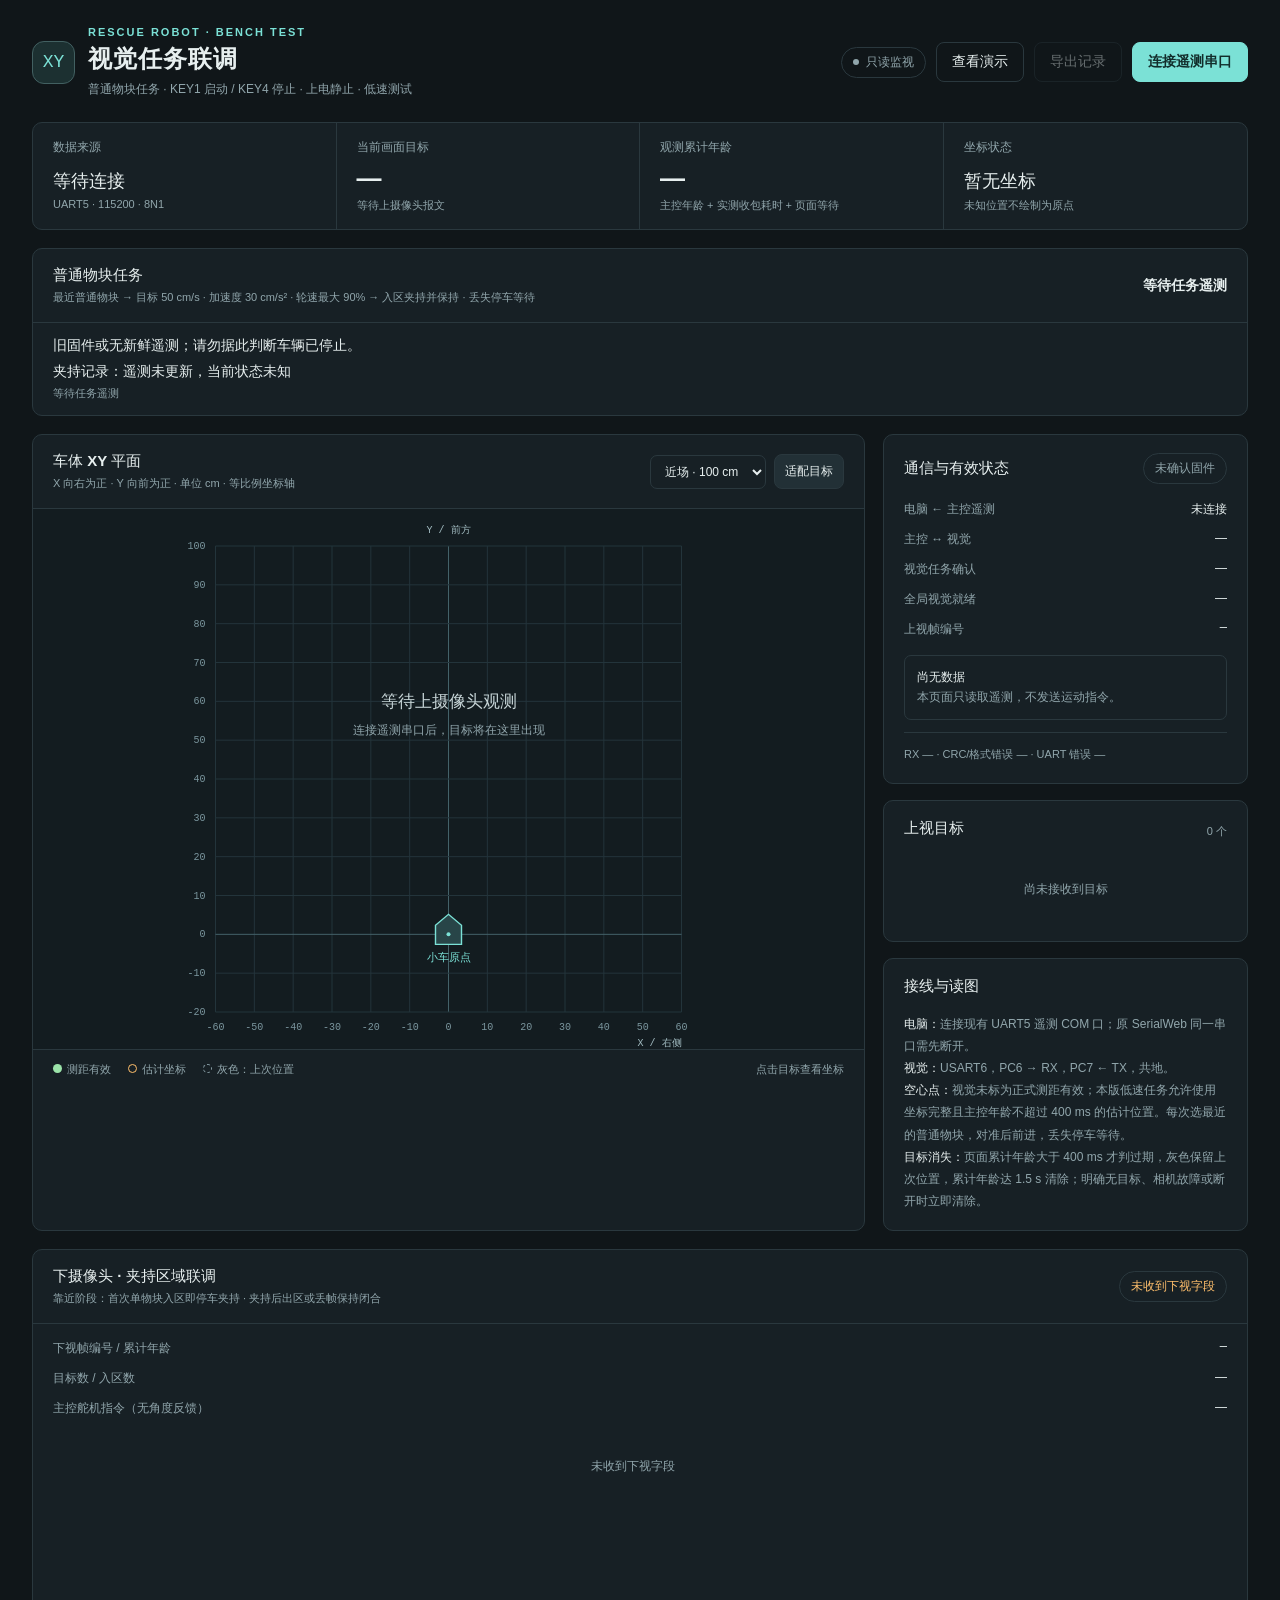
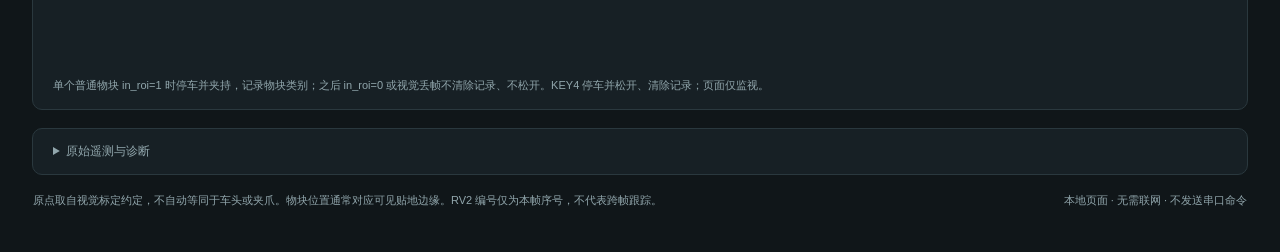
==== commit 52c8b3b6: "chore: 从视觉分支移出主控改动" ====
--- a/tools/vision_xy.html
+++ b/tools/vision_xy.html
@@ -2,7 +2,7 @@
 <html lang="zh-CN">
 <head>
 <meta charset="utf-8"><meta name="viewport" content="width=device-width,initial-scale=1">
-<title>场地定位 · 视觉任务联调</title>
+<title>视觉任务 · XY 联调</title>
 <style>
 :root{color-scheme:dark;--bg:#101619;--panel:#172025;--line:#2a383e;--ink:#e7efef;--muted:#91a6ac;--cyan:#7be1d6;--amber:#ffbf6c;--green:#9be3a9;--red:#ff8585;font-family:"Segoe UI","Microsoft YaHei",sans-serif}
 *{box-sizing:border-box}body{margin:0;background:var(--bg);color:var(--ink);font-size:14px}button,select{font:inherit}button{border:1px solid var(--line);background:#223036;color:var(--ink);border-radius:8px;padding:10px 15px;cursor:pointer;transition:background .15s}button:hover{background:#30444c}button:focus-visible,select:focus-visible,summary:focus-visible{outline:2px solid var(--cyan);outline-offset:3px}button:disabled{opacity:.4;cursor:default}.primary{background:var(--cyan);color:#122d2b;border-color:var(--cyan);font-weight:650}.primary:hover{background:#a0eee5}.quiet{background:transparent}select{border:1px solid var(--line);border-radius:7px;padding:8px 10px;background:#172025;color:var(--ink)}
@@ -13,42 +13,23 @@
 @media(max-width:500px){.sidebar{display:flex}.stats{grid-template-columns:1fr 1fr}.stat:nth-child(2){border-right:0}.stat:nth-child(-n+2){border-bottom:1px solid var(--line)}.panel-head{align-items:flex-start;flex-direction:column}.canvas-wrap{height:400px}h1{font-size:21px}.actions{gap:7px}.actions button{padding:9px 11px}}
 #lower-targets{height:240px;max-height:240px;overflow-y:auto;overflow-anchor:none;scrollbar-gutter:stable}
 #lower-targets>.target-row{flex-shrink:0}
-#field-layout{display:grid;grid-template-columns:minmax(300px,1fr) 260px;gap:16px;padding:16px}#field-svg{width:100%;max-height:660px;display:block;background:#131c20;border-radius:8px}#field-info{line-height:1.9;font-size:13px;font-variant-numeric:tabular-nums}#field-info strong{color:var(--cyan)}@media(max-width:790px){#field-layout{grid-template-columns:1fr}#field-svg{max-height:none}}
-input[type=number]{font:inherit;background:#101619;color:var(--ink);border:1px solid var(--line);border-radius:6px;padding:9px;width:100px}.remote-controls{padding:16px 20px;display:flex;gap:12px;align-items:center;flex-wrap:wrap}.stop-key{background:#8e2838;border-color:#ff8585;font-weight:700}.remote-status{padding:0 20px 16px;color:var(--muted)}#field-svg{cursor:crosshair;touch-action:manipulation}button:disabled{opacity:.45;cursor:not-allowed}
-#field-targets{max-height:150px;overflow:auto}#field-layout .controls{flex-wrap:wrap}.map-history-wrap{height:260px;overflow:auto;overflow-anchor:none;scrollbar-gutter:stable}.map-table{width:100%;border-collapse:collapse;font-variant-numeric:tabular-nums}.map-table th,.map-table td{padding:10px 12px;text-align:left;border-bottom:1px solid var(--line);font-size:12px}.map-table th{position:sticky;top:0;background:var(--panel);color:var(--muted)}#map-detail{padding:12px 20px;min-height:66px;line-height:1.8}.panel-head .controls{flex-wrap:wrap}#map-select{max-width:100%}
-.sample-fields{display:flex;align-items:end;flex-wrap:wrap;gap:14px;padding:16px 20px}.sample-fields label{display:grid;gap:7px;color:var(--muted);font-size:12px}.sample-fields input[type=text]{font:inherit;color:var(--ink);background:var(--bg);border:1px solid var(--line);border-radius:6px;padding:9px;width:280px;max-width:100%}.sample-fields label.reference{flex:1;min-width:200px}.sample-fields label.reference input{width:100%}.sample-actions{padding:0 20px 12px;display:flex;gap:10px;flex-wrap:wrap}#sample-progress,#sample-storage{padding:0 20px 12px;line-height:1.7;overflow-wrap:anywhere}.sample-plots{display:grid;grid-template-columns:1fr 1fr;padding:0 20px;gap:12px}.sample-plots svg{width:100%;background:#131c20;border-radius:7px}.sample-table-wrap{height:230px;overflow:auto;overflow-anchor:none}.sample-table-wrap th{white-space:nowrap}#sample-guide{padding:14px 20px;line-height:1.9}#sample-panel{margin-top:18px}@media(max-width:790px){.sample-plots{grid-template-columns:1fr}.sample-fields{gap:12px}}
-[hidden]{display:none!important}.steer-grid{display:grid;grid-template-columns:repeat(4,minmax(0,1fr));gap:12px;padding:18px}.steer-card{padding:15px;border:1px solid var(--line);border-radius:8px;background:#131c20}.steer-card strong{display:block;font:25px Consolas,monospace;margin-top:10px}.steer-fields{display:flex;flex-wrap:wrap;gap:16px;align-items:end;padding:0 18px 18px}.steer-fields label{display:grid;gap:6px;color:var(--muted);font-size:12px}.steer-chart{width:100%;height:auto;display:block;background:#131c20;border:1px solid var(--line);border-radius:8px}.steer-charts{display:grid;gap:12px;padding:0 18px 18px}.steer-terms{display:flex;gap:20px;flex-wrap:wrap;padding:0 18px 18px;font:13px Consolas,monospace}.steer-meta{padding:14px 18px;line-height:1.9;color:var(--muted);font-size:12px}.steer-mode{padding:14px 18px;border-bottom:1px solid var(--line);display:flex;gap:12px;flex-wrap:wrap;align-items:center}@media(max-width:650px){.steer-grid{grid-template-columns:repeat(2,minmax(0,1fr))}.steer-fields input{width:90px}.steer-card strong{font-size:21px}.actions{flex-wrap:wrap}}
 </style>
 </head>
 <body>
 <main class="app">
-<header><div class="brand"><div class="mark">XY</div><div><div class="eyebrow">RESCUE ROBOT · BENCH TEST</div><h1>视觉任务联调</h1><div class="sub">普通物块任务 · KEY1 启动 / KEY4 停止 · 上电静止 · 低速测试</div></div></div><div class="actions"><span id="mode-badge" class="badge"><i class="dot"></i><span>遥测监视</span></span><button id="demo" class="quiet">查看演示</button><button id="export" class="quiet" disabled>导出记录</button><button id="sample-open" class="quiet">误差采样</button><button id="steer-open" class="quiet">角度环调参</button><button id="connect" class="primary">连接遥测串口</button></div></header>
+<header><div class="brand"><div class="mark">XY</div><div><div class="eyebrow">RESCUE ROBOT · BENCH TEST</div><h1>视觉任务联调</h1><div class="sub">普通物块任务 · KEY1 启动 / KEY4 停止 · 上电静止 · 低速测试</div></div></div><div class="actions"><span id="mode-badge" class="badge"><i class="dot"></i><span>只读监视</span></span><button id="demo" class="quiet">查看演示</button><button id="export" class="quiet" disabled>导出记录</button><button id="connect" class="primary">连接遥测串口</button></div></header>
 <div id="notice" class="notice" role="status" aria-live="polite"></div>
-<section id="steer-panel" class="panel" hidden aria-label="角度环调参">
-<div class="panel-head"><div><h2>角度环调参</h2><div class="mini">追球 / 点选共用一套 PID · 目标值为 0° · ±1° 角度死区</div></div><button id="steer-back" class="quiet">返回场地图</button></div>
-<div class="steer-mode"><strong id="steer-source">等待调参遥测</strong><span id="steer-age" class="mini">—</span><button id="steer-key1" disabled>KEY1 · 启动追球</button><button id="steer-key4" class="stop-key" disabled>KEY4 · 立即停 / 松爪</button></div>
-<div class="steer-grid"><div class="steer-card"><span class="label">PID 目标值 / °</span><strong id="steer-target">—</strong></div><div class="steer-card"><span class="label">PID 实际值 / °</span><strong id="steer-current">—</strong></div><div class="steer-card"><span class="label">差值：目标 − 实际 / °</span><strong id="steer-error">—</strong></div><div class="steer-card"><span class="label">转向指令 / °/s</span><strong id="steer-output">—</strong></div></div>
-<div class="steer-fields"><label>P<input id="steer-kp" type="number" min="0" step="0.0001" value="1.35"></label><label>I<input id="steer-ki" type="number" min="0" step="0.0001" value="0.1"></label><label>D<input id="steer-kd" type="number" min="0" step="0.0001" value="0"></label><button id="steer-apply" class="primary" disabled>应用 P / I / D</button><button id="steer-read" disabled>读取主控参数</button><button id="steer-clear" class="quiet">清除曲线</button></div>
-<div id="steer-status" class="steer-meta" role="status">连接串口后打开本页，即可读取并调整角度环。</div><div id="steer-gains" class="steer-meta">主控当前参数：—</div>
-<div class="steer-terms"><span id="steer-p-term">P 项：—</span><span id="steer-i-term">I 项：—</span><span id="steer-d-term">D 项：—</span></div>
-<div class="steer-charts"><svg id="steer-angle-chart" class="steer-chart" viewBox="0 0 900 240" aria-label="角度目标实际和差值曲线" role="img"></svg><svg id="steer-output-chart" class="steer-chart" viewBox="0 0 900 200" aria-label="转向输出曲线" role="img"></svg></div>
-<div class="steer-meta">白线：目标；青线：实际；橙线：差值；紫线：转向指令。显示最近 20 秒遥测抽样。PID 实际值 = −目标相对方位角：目标在右侧 +10° 时实际值为 −10°，误差为 +10°，输出顺时针修正；这不是 IMU 场地朝向。<br>应用参数立即生效并清除旧积分和差分历史，不启动车辆。停车、KEY1 和更换目标保留参数，断电复位恢复代码默认值。I/D 沿用每个新帧计算的原公式，视觉帧和点选位姿的更新频率可能不同。<br>仅本页发送额外调参遥测；返回场地图后关闭。断开页面不会自动停车。</div>
-</section>
-<div id="monitor-view">
 <section class="stats" aria-label="接收概况">
 <div class="stat"><div class="label">数据来源</div><div id="source-value" class="value small">等待连接</div><div id="source-detail" class="detail">UART5 · 115200 · 8N1</div></div>
 <div class="stat"><div class="label" id="count-label">当前画面目标</div><div id="count-value" class="value">—</div><div id="count-detail" class="detail">等待上摄像头报文</div></div>
 <div class="stat"><div class="label">观测累计年龄</div><div id="age-value" class="value">—</div><div class="detail">主控年龄 + 实测收包耗时 + 页面等待</div></div>
 <div class="stat"><div class="label">坐标状态</div><div id="valid-value" class="value small">暂无坐标</div><div id="valid-detail" class="detail">未知位置不绘制为原点</div></div>
 </section>
-<section class="panel" style="margin-bottom:18px"><div class="panel-head"><div><h2>场地坐标 · 物块记忆</h2><div class="mini">300 × 300 cm · 左下角为原点 · X 向右 / Y 向上 · 编码器位移 + IMU 朝向（V7）</div></div><div class="controls"><label><input type="checkbox" id="field-circles"> 显示匹配圆</label><label><input type="checkbox" id="field-history" checked> 显示选中物块历史</label><button id="field-clear" class="quiet">清除轨迹（仅页面）</button></div></div>
-<div class="remote-controls"><label>行驶速度 <input id="goto-speed" type="number" min="0.1" step="0.1" value="50"> cm/s</label><button id="remote-key1" disabled>KEY1 · 启动追球</button><button id="remote-key2" disabled>KEY2 · 未绑定</button><button id="remote-key3" disabled>KEY3 · 未绑定</button><button id="remote-key4" class="stop-key" disabled>KEY4 · 立即停机 / 松爪</button></div><div class="remote-status"><strong id="control-status">连接新版主控后，点击场地图直接行驶</strong><div id="nav-target">目标位置：—</div><div class="mini">点击场地内切换为坐标目标；完全复用追球方向 PID，从开始就按设定速度边前进边转向，到位 2 cm 内锁定停车；加减速渐变和末端减速已停用，轮速/PWM 限制 90%，车体速度与转速无固定上限。KEY1–4 与实体按键一致。无线 KEY4 到达主控才生效，实体 KEY4 可直接停机。断开网页不会自动停车。</div></div>
-<div id="field-layout"><svg id="field-svg" viewBox="0 0 360 360" role="img" aria-label="场地、小车轨迹与时间对齐后的物块坐标"><g id="field-drawing" pointer-events="none"></g><rect id="field-hit" x="30" y="30" width="300" height="300" fill="transparent" pointer-events="all"/></svg><div id="field-info"><strong id="field-state">等待场地遥测 V4–V7</strong><p id="field-pose">小车：—</p><p id="field-imu">IMU：等待数据</p><p id="field-observed">观测时车位：—</p><p id="field-origin">起点由固件提供</p><p id="field-extrinsic">视觉原点偏移：—</p><p id="field-targets">物块：—</p><div class="mini">摆好车后上电或复位，朝图片上方；第一帧 IMU 定为 0°，顺时针为正。手推测试不按 KEY1、不点击场地，车轮须贴地滚动；抬车或滑移无法由编码器测出。<br>青线：小车轨迹；绿/黑/橙/浅蓝表示物块类别，淡色虚线表示过期历史。物块使用观测时的车位转换，历史点不会跟随当前车位旋转。<br>匹配半径 = 4 + 0.05 × 距离(cm)。新版编号和地图记录整场保留，400 ms 只判观测过期；不平滑、不改变追球控制。圆点是地图记录，十字是当前观测；历史记录分批同步。下方可选择物块查看最近8次观测。减速带为示意。</div></div></div></section>
-<section class="panel" style="margin-bottom:18px"><div class="panel-head"><div><h2>普通物块任务</h2><div class="mini">最近普通物块 → 目标 50 cm/s · 无加减速渐变 · 轮速最大 90% → 入区夹持并保持 · 丢失停车等待</div></div><strong id="task-state">等待任务遥测</strong></div><div style="padding:14px 20px"><div id="task-reason">—</div><div id="held-object" style="margin-top:8px">夹持记录：等待遥测</div><div id="task-counts" class="mini">入区即触发夹持 · 出区不自动松开</div></div></section>
+<section class="panel" style="margin-bottom:18px"><div class="panel-head"><div><h2>普通物块任务</h2><div class="mini">最近普通物块 → 目标 50 cm/s · 加速度 30 cm/s² · 轮速最大 90% → 入区夹持并保持 · 丢失停车等待</div></div><strong id="task-state">等待任务遥测</strong></div><div style="padding:14px 20px"><div id="task-reason">—</div><div id="held-object" style="margin-top:8px">夹持记录：等待遥测</div><div id="task-counts" class="mini">入区即触发夹持 · 出区不自动松开</div></div></section>
 <div class="layout">
 <section class="panel"><div class="panel-head"><div><h2>车体 XY 平面</h2><div class="mini">X 向右为正 · Y 向前为正 · 单位 cm · 等比例坐标轴</div></div><div class="controls"><select id="range" aria-label="坐标显示范围"><option value="100">近场 · 100 cm</option><option value="200">中场 · 200 cm</option><option value="400">远场 · 400 cm</option></select><button id="fit">适配目标</button></div></div>
 <div class="canvas-wrap"><canvas id="plot" aria-label="以小车标定原点为零点的目标位置图"></canvas><div id="empty" class="empty-overlay"><strong>等待上摄像头观测</strong><span>连接遥测串口后，目标将在这里出现</span></div></div>
-<div class="plot-footer"><div class="legend"><span><i style="background:#59dc82"></i>普通物资</span><span><i style="background:#111;border:1px solid #ddd"></i>核心物资</span><span><i style="background:#ff9b47"></i>伤员</span><span><i style="background:#69cfff"></i>危险物</span><span>均为估计坐标 · 淡色虚线：历史</span></div><span id="plot-hint">点击目标查看坐标</span></div></section>
+<div class="plot-footer"><div class="legend"><span><i class="solid"></i>测距有效</span><span><i class="hollow"></i>估计坐标</span><span><i style="border:1px dashed #879da5"></i>灰色：上次位置</span></div><span id="plot-hint">点击目标查看坐标</span></div></section>
 <aside class="sidebar">
 <section class="panel"><div class="section-top"><h2>通信与有效状态</h2><span id="test-lock" class="badge">未确认固件</span></div><div class="connection-list">
 <div class="connection-row"><span>电脑 ← 主控遥测</span><span id="pc-status">未连接</span></div>
@@ -56,47 +37,24 @@
 <div class="connection-row"><span>视觉任务确认</span><span id="ack-status">—</span></div>
 <div class="connection-row"><span>全局视觉就绪</span><span id="ready-status">—</span></div>
 <div class="connection-row"><span>上视帧编号</span><span id="frame-status" class="mono">—</span></div></div>
-<div class="fault"><strong id="fault-title">尚无数据</strong><span id="fault-detail">新版主控支持场地点选和 KEY1–4 控制。</span></div><div id="metrics" class="metrics">RX — · CRC/格式错误 — · UART 错误 —</div></section>
+<div class="fault"><strong id="fault-title">尚无数据</strong><span id="fault-detail">本页面只读取遥测，不发送运动指令。</span></div><div id="metrics" class="metrics">RX — · CRC/格式错误 — · UART 错误 —</div></section>
 <section class="panel"><div class="section-top"><h2>上视目标</h2><span id="list-count" class="mini">0 个</span></div><div id="targets" class="target-list"><div class="no-target">尚未接收到目标</div></div></section>
-<section class="panel help-panel"><div class="section-top"><h2>接线与读图</h2></div><p class="instruction"><b>电脑：</b>连接现有 UART5 遥测 COM 口；原 SerialWeb 同一串口需先断开。<br><b>视觉：</b>USART6，PC6 → RX，PC7 ← TX，共地。<br><b>颜色：</b>绿为普通物资、黑为核心物资、橙为伤员、浅蓝为危险物；位置均按估计显示。本版低速任务允许使用坐标完整且主控年龄不超过 400 ms 的估计位置。每次选最近的普通物块，对准后前进，丢失渐停等待。<br><b>目标消失：</b>观测累计年龄大于 400 ms 判过期。车体图仅显示短时观测；新版场地图的物块记录保留整场，空帧、故障和断连不删除，主控复位或重新初始化场地才清空。</p></section>
+<section class="panel help-panel"><div class="section-top"><h2>接线与读图</h2></div><p class="instruction"><b>电脑：</b>连接现有 UART5 遥测 COM 口；原 SerialWeb 同一串口需先断开。<br><b>视觉：</b>USART6，PC6 → RX，PC7 ← TX，共地。<br><b>空心点：</b>视觉未标为正式测距有效；本版低速任务允许使用坐标完整且主控年龄不超过 400 ms 的估计位置。每次选最近的普通物块，对准后前进，丢失停车等待。<br><b>目标消失：</b>页面累计年龄大于 400 ms 才判过期，灰色保留上次位置，累计年龄达 1.5 s 清除；明确无目标、相机故障或断开时立即清除。</p></section>
 </aside></div>
-<section class="panel" style="margin-top:18px" aria-label="下视夹持联调"><div class="panel-head"><div><h2>下摄像头 · 夹持区域联调</h2><div class="mini">靠近阶段：首次单物块入区即夹持，同时渐停 · 夹持后出区或丢帧保持闭合</div></div><span id="lower-state" class="badge">等待下视遥测</span></div>
+<section class="panel" style="margin-top:18px" aria-label="下视夹持联调"><div class="panel-head"><div><h2>下摄像头 · 夹持区域联调</h2><div class="mini">靠近阶段：首次单物块入区即停车夹持 · 夹持后出区或丢帧保持闭合</div></div><span id="lower-state" class="badge">等待下视遥测</span></div>
 <div style="padding:16px 20px"><div class="connection-list" style="margin-bottom:16px">
 <div class="connection-row"><span>下视帧编号 / 累计年龄</span><span id="lower-frame" class="mono">—</span></div>
 <div class="connection-row"><span>目标数 / 入区数</span><span id="lower-count">—</span></div>
 <div class="connection-row"><span>主控舵机指令（无角度反馈）</span><span id="grip-angle">—</span></div></div>
 <div id="lower-targets" class="target-list"><div class="no-target">等待下摄像头观测</div></div>
-<div class="mini">单个普通物块 in_roi=1 时立即夹持、四轮减速停车，记录物块类别；之后 in_roi=0 或视觉丢帧不清除记录、不松开。KEY4 立即停车并松开、清除记录；网页按键与实体按键一致。</div></div></section>
-<section class="panel" style="margin-top:18px" aria-label="物块地图历史"><div class="panel-head"><div><h2>物块地图 · 历史位置</h2><div id="map-sync" class="mini">等待主控地图记录</div></div><div class="controls"><select id="map-select" aria-label="选择物块查看历史" disabled></select><button id="map-sync-button" disabled>重新同步地图</button><button id="map-export" disabled>导出物块地图</button></div></div>
-<div id="map-detail">记录保存在主控，刷新页面后分批重新同步。</div><div class="map-history-wrap"><table class="map-table"><thead><tr><th>观测距今</th><th>X / cm</th><th>Y / cm</th><th>位置状态</th></tr></thead><tbody id="map-history-body"></tbody></table></div>
-<div class="plot-footer">最近8次已处理的新帧原始坐标；不做平滑。大幅跳变连续3帧支持后采纳；无法确定同一物块时保留独立记录。地图位置仍受里程计、标定和视觉估计误差影响。</div></section>
+<div class="mini">单个普通物块 in_roi=1 时停车并夹持，记录物块类别；之后 in_roi=0 或视觉丢帧不清除记录、不松开。KEY4 停车并松开、清除记录；页面仅监视。</div></div></section>
 <details class="panel raw"><summary>原始遥测与诊断</summary><pre id="raw">等待一行 vision_xy JSON 遥测……</pre></details>
-<div class="footnote"><span>原点取自视觉标定约定，不自动等同于车头或夹爪。物块位置通常对应可见贴地边缘。视觉 RV2 编号是本帧序号；#编号是主控场地关联ID，序编号表示未关联。</span><span id="footer">本地页面 · 双向串口控制 · 场地点选行驶</span></div>
-<section id="sample-panel" class="panel" aria-label="固定物块误差采样">
-<div class="panel-head"><div><h2>固定物块 · 距离与角度误差采样</h2><div class="mini">只采原始上视观测 · 不按地图编号选物块 · 不发送运动指令 · 不写入滤波参数</div></div><a href="#sample-guide" style="color:var(--cyan)">采样步骤</a></div>
-<div id="sample-guide" class="instruction">① 先用 KEY4 停车，固定车和摄像头，画面中只留一个所选颜色的物块。② 从<b>视觉标定时约定的地面原点</b>测量到物块<b>朝向摄像头的底边中心接地点</b>；X 向右、Y 向前，填写真实 X/Y（不要填页面估计值，也不要从保险杠随意量）。若实际视觉标定的测量点不同，以该标定约定为准，并记在下方。③ 正前方建议 Y=30、50、80、120、180、240 cm，各采 20 秒；看不见的位置可跳过。再在近/中/远处补测左、右偏角。每个位置重新摆放复测 2–3 组，绿/橙/黑分开采。④ 导出采样 JSON。均值偏差用于分析校正，标准差描述波动，不能当作绝对定位精度。</div>
-<div class="sample-fields">
-<label>物块颜色<select id="sample-kind"><option value="1">绿色 · 普通物资</option><option value="3">橙色 · 伤员</option><option value="2">黑色 · 核心物资</option></select></label>
-<label>真实 X / cm<input id="sample-x" type="number" step="0.1" value="0"></label>
-<label>真实 Y / cm<input id="sample-y" type="number" step="0.1" value="50"></label>
-<label>每组时长 / 秒<input id="sample-seconds" type="number" min="5" max="120" value="20"></label>
-<label class="reference">原点与测量点说明（必填，第一次量尺时确认）<input id="sample-reference" type="text" maxlength="200" placeholder="例如：原点为轮轴中心地面投影，量到朝车底边中心"></label>
-</div>
-<div class="sample-actions"><button id="sample-start" class="primary" disabled>开始本组采样</button><button id="sample-stop" disabled>结束本组</button><button id="sample-export" disabled>导出采样 JSON</button><button id="sample-csv" disabled>导出原始 CSV</button><button id="sample-undo" disabled>删除最后一组</button></div>
-<div id="sample-progress" role="status" aria-live="polite">连接实时串口并停车后开始。先等待 1 秒稳定，再按新帧采样。</div><div id="sample-storage" class="mini">采样记录保存在当前浏览器；完成后请导出备份。</div>
-<div class="sample-plots"><svg id="sample-range-plot" viewBox="0 0 460 220" role="img" aria-label="距离偏差随真实距离变化"></svg><svg id="sample-angle-plot" viewBox="0 0 460 220" role="img" aria-label="角度偏差随真实距离变化"></svg></div>
-<div class="mini" style="padding:10px 20px">图：每个点是一组，横轴为真实距离；误差线为该组 ±1 个样本标准差，不是置信区间。数据来自遥测抽样，不保证包含相机每一帧；同角度连续帧可能相关。标准差很小也可能存在较大固定偏差。未识别/多目标/无坐标/过期的帧单独计数，不补零、不按接近真实值筛选。</div>
-<div class="sample-table-wrap"><table class="map-table"><thead><tr><th>组 / 颜色</th><th>真实 X,Y cm / 方位°</th><th>样本数</th><th>距离偏差 / σ cm</th><th>角度偏差 / σ °</th><th>状态</th></tr></thead><tbody id="sample-results"></tbody></table></div>
-</section>
-</div>
+<div class="footnote"><span>原点取自视觉标定约定，不自动等同于车头或夹爪。物块位置通常对应可见贴地边缘。RV2 编号仅为本帧序号，不代表跨帧跟踪。</span><span id="footer">本地页面 · 无需联网 · 不发送串口命令</span></div>
 </main>
 <script>
 /* Pure protocol helpers are shared with the offline tests. */
 const VisionXY = (() => {
   const kinds=['未知','普通物资','核心物资','伤员','危险物','红方伤员区','红方物资区','蓝方伤员区','蓝方物资区'];
-  const targetStyle = kind => {const fill=['#aab8bd','#59dc82','#111111','#ff9b47','#69cfff','#f46b78','#f46b78','#69aaff','#69aaff'][kind]||'#aab8bd';return {fill,stroke:kind===2?'#dce5e8':fill,text:kind===2?'#dce5e8':fill};};
-  const targetLabel = o => o.track_id?'#'+o.track_id:'序'+o.id;
-  const targetKey = o => o.track_id?'T'+o.track_id:'F'+o.id;
   const flag = n => n===0 || n===1;
   const uint = n => Number.isInteger(n) && n>=0 && n<=4294967295;
   function crc16(text) {
@@ -110,14 +68,10 @@
     if(star>=0){const suffix=text.slice(star+1);if(!/^[0-9a-f]{4}$/i.test(suffix)||crc16(text.slice(0,star))!==parseInt(suffix,16))throw Error('遥测 CRC 不匹配：报文可能丢字节或损坏');text=text.slice(0,star);checked=true;}
     let p;
     try {p=JSON.parse(text);} catch(e){throw Error('遥测 JSON 不完整：报文可能丢字节、被截断或串口选错');}
-    const arrayV7=Array.isArray(p)&&p[0]==='V7';
-    const arrayV6=Array.isArray(p)&&(p[0]==='V6'||arrayV7);
-    const arrayV5=Array.isArray(p)&&(p[0]==='V5'||arrayV6);
-    const arrayV4=Array.isArray(p)&&p[0]==='V4';
     const arrayV3=Array.isArray(p)&&p[0]==='V3';
-    if(arrayV3||arrayV4||arrayV5){
-      if(!checked||!(arrayV7?p.length===19:arrayV6?p.length===18:(arrayV4||arrayV5)?p.length===17:[15,16].includes(p.length)))throw Error('遥测数组长度或 CRC 无效');
-      p={type:'vision_xy',version:2,t:p[1],l:p[2],r:p[3],b:p[4],u:p[5],d:p[6],f:p[7],a:p[8],s:p[9],v:p[10],q:p[11],o:p[12],g:p[13],n:p[14],m:p[15],fieldRaw:(arrayV4||arrayV5)?p[16]:undefined,controlRaw:arrayV6?p[17]:undefined,imuRaw:arrayV7?p[18]:undefined};
+    if(arrayV3){
+      if(!checked||![15,16].includes(p.length))throw Error('遥测 V3 长度或 CRC 无效');
+      p={type:'vision_xy',version:2,t:p[1],l:p[2],r:p[3],b:p[4],u:p[5],d:p[6],f:p[7],a:p[8],s:p[9],v:p[10],q:p[11],o:p[12],g:p[13],n:p[14],m:p[15]};
     }
     if(p && p.type==='vision_xy' && p.version===2){
       if(!checked)throw Error('遥测 v2 缺少 CRC 校验');
@@ -128,33 +82,10 @@
         const present=o[2]!==null,angle=present?o[2]/100:0,hasXY=present&&o[1]>=0,r=angle*Math.PI/180;
         return {id:i+1,kind:o[0],d_mm:o[1],angle,angle_present:+present,valid:o[3],x_cm:hasXY?Math.round(o[1]*Math.sin(r))/10:null,y_cm:hasXY?Math.round(o[1]*Math.cos(r))/10:null};
       });
-      let field=null;
-      if(arrayV4||arrayV5){
-        const f=p.fieldRaw,tuple=(v,n)=>Array.isArray(v)&&v.length===n&&v.every(x=>Number.isInteger(x)&&Math.abs(x)<=2147483647);
-        if(!Array.isArray(f)||f.length!==6||!tuple(f[0],3)||!flag(f[1])||!(f[2]===null||tuple(f[2],3))||!Array.isArray(f[3])||f[3].length!==objects.length||!tuple(f[4],3)||!tuple(f[5],3))throw Error('无效场地遥测');
-        if(!!f[1]!==!!f[2]||f[3].some(v=>v!==null&&(!f[1]||!(arrayV5?(Array.isArray(v)&&v.length===4&&tuple(v.slice(0,2),2)&&uint(v[2])&&Number.isInteger(v[3])&&v[3]>=0&&v[3]<=1000000):tuple(v,2)))))throw Error('场地坐标缺少时间对齐依据');
-        const pose=v=>v?{x:v[0]/10,y:v[1]/10,yaw:v[2]/100}:null;
-        const ids=f[3].filter(v=>v&&arrayV5&&v[2]).map(v=>v[2]);if(new Set(ids).size!==ids.length)throw Error('重复场地编号');
-        field={robot:pose(f[0]),aligned:!!f[1],observed:pose(f[2]),points:f[3].map((v,i)=>v?{id:i+1,track_id:arrayV5?v[2]:0,radius:arrayV5?v[3]/10:null,kind:objects[i].kind,x:v[0]/10,y:v[1]/10}:null),origin:pose(f[4]),extrinsic:pose(f[5])};
-        field.points.forEach((v,i)=>{objects[i].track_id=v?v.track_id:0;});
-      }
-      let imu=null;
-      if(arrayV7){const v=p.imuRaw;
-        if(!Array.isArray(v)||v.length!==4||!flag(v[0])||!flag(v[3])||
-          (v[0]?!(uint(v[1])&&Number.isInteger(v[2])&&v[2]>=0&&v[2]<=36000):!(v[1]===null&&v[2]===null&&v[3]===0)))throw Error('无效 IMU 状态');
-        imu={ready:!!v[0],age_ms:v[1],raw_yaw:v[2]===null?null:v[2]/100,heading_valid:!!v[3]};
-      }
-      let control=null;
-      if(arrayV6){const c=p.controlRaw;
-        if(!Array.isArray(c)||c.length!==5||!(c[0]===null||uint(c[0]))||!Number.isInteger(c[1])||c[1]<0||c[1]>4)throw Error('无效控制状态');
-        const empty=c.slice(2).every(v=>v===null);
-        if(!empty&&!(Number.isInteger(c[2])&&c[2]>=0&&c[2]<=3000&&Number.isInteger(c[3])&&c[3]>=0&&c[3]<=3000&&Number.isFinite(c[4])&&c[4]>0))throw Error('无效行驶目标');
-        control={id:c[0],status:c[1],target:empty?null:{x:c[2]/10,y:c[3]/10,speed:c[4]}};
-      }
       let mission=null;
       if(p.m!==undefined){
         const m=p.m;
-        if(!Array.isArray(m)||![4,5].includes(m.length)||![0,1,10,20,30,40,50,51,90,99].includes(m[0])||!Number.isInteger(m[1])||m[1]<0||m[1]>17||![0,1,2,3].includes(m[2])||![0,1,2,3].includes(m[3]))throw Error('无效任务状态');
+        if(!Array.isArray(m)||![4,5].includes(m.length)||![0,1,10,20,30,40,90,99].includes(m[0])||!Number.isInteger(m[1])||m[1]<0||m[1]>17||![0,1,2,3].includes(m[2])||![0,1,2,3].includes(m[3]))throw Error('无效任务状态');
         if(m.length===5&&(!Number.isInteger(m[4])||m[4]<0||m[4]>9))throw Error('无效夹持类别');
         mission={step:m[0],reason:m[1],inside:m[2],outside:m[3],held_kind:m.length===5?m[4]:null};
       }
@@ -166,7 +97,7 @@
         const rows=n[4].map((o,i)=>{if(!Array.isArray(o)||o.length!==2||!Number.isInteger(o[0])||o[0]<1||o[0]>8||!flag(o[1]))throw Error('无效下视 ROI 目标');return {id:i+1,kind:o[0],in_roi:o[1]};});
         lower={frame:n[0],age_ms:n[1],status:n[2],fresh:n[3],objects:rows};grip=p.g;
       }
-      p={type:'vision_xy',version:1,wire_version:arrayV7?7:arrayV6?6:arrayV5?5:arrayV4?4:arrayV3?3:2,field,lower,grip,mission,control,imu,protocol:'vision_simple_v2',test:mission?0:1,tick:p.t,link:p.l,ack:0,ready:0,danger:1,rx:p.r,bad:p.b,uart_errors:p.u,drops:p.d,tx:0,frame:p.f,age_ms:p.a,status:p.s,fresh:p.v,available:p.v,source:'upper',fault:['rv2_observation','waiting_rv2','invalid_packet','uart_error','vision_timeout','upper_unavailable'][p.q],count:objects.length,objects};
+      p={type:'vision_xy',version:1,wire_version:arrayV3?3:2,lower,grip,mission,protocol:'vision_simple_v2',test:mission?0:1,tick:p.t,link:p.l,ack:0,ready:0,danger:1,rx:p.r,bad:p.b,uart_errors:p.u,drops:p.d,tx:0,frame:p.f,age_ms:p.a,status:p.s,fresh:p.v,available:p.v,source:'upper',fault:['rv2_observation','waiting_rv2','invalid_packet','uart_error','vision_timeout','upper_unavailable'][p.q],count:objects.length,objects};
     }
     if (!p || p.type!=='vision_xy' || p.version!==1 || p.source!=='upper' || !flag(p.test)) throw Error('不是 vision_xy v1 上视遥测');
     if (p.protocol!==undefined && !['vision_simple_v2','rescue_json_v2'].includes(p.protocol)) throw Error('Unsupported vision protocol');
@@ -225,467 +156,65 @@
       return {age,fresh:false,historical:true,expired:ageExpired(age),frame:e.p.frame,rows,points:rows.filter(o=>o.plottable)};
     }
   }
-  class FieldHistory {
-    constructor(){this.clear();}
-    clear(){this.entry=null;this.trail=[];this.lastTick=null;}
-    accept(p,now,wireMs){
-      if(this.lastTick!==null&&((p.tick-this.lastTick)>>>0)>=0x80000000)this.clear();
-      const f=p.field;
-      if(!f){this.entry=null;return;}
-      if(this.lastTick!==p.tick){this.trail.push({x:f.robot.x,y:f.robot.y});if(this.trail.length>400)this.trail.shift();}
-      this.lastTick=p.tick;
-      if(!p.link||p.status===1||p.status>=3){this.entry=null;return;}
-      if(p.fresh&&f.aligned&&(!this.entry||this.entry.p.frame!==p.frame))this.entry={p,now,wireMs};
-    }
-    display(p,now,elapsed,active){
-      if(!active){this.clear();return {points:[],trail:[],recent:false};}
-      const e=this.entry,age=e&&e.p.age_ms!==null?e.p.age_ms+e.wireMs+Math.max(0,now-e.now):null;
-      return {field:p&&p.field,recent:!!(p&&p.field&&elapsed<1000),age,trail:this.trail,
-        points:e&&age!==null&&age<1500?e.p.field.points.filter(Boolean).map(o=>({...o,historical:age>400})):[]};
-    }
-  }
   class Lines {
     constructor(onLine,onError){this.onLine=onLine;this.onError=onError;this.pending='';this.dropping=false;this.started=0;}
     push(text,now=0){for(const c of text){if(c==='\n'){if(!this.dropping&&this.pending.trim())this.onLine(this.pending.trim(),Math.max(0,now-this.started));this.pending='';this.dropping=false;}
       else if(!this.dropping){if(!this.pending)this.started=now;if(this.pending.length>=8192){this.pending='';this.dropping=true;this.onError();}else this.pending+=c;}}}
   }
-  function command(id,kind,args){
-    if(!uint(id)||!Array.isArray(args))throw Error('无效指令');
-    if(kind==='K'){if(args.length!==1||!Number.isInteger(args[0])||args[0]<1||args[0]>4)throw Error('无效按键');}
-    else if(kind==='G'){if(args.length!==3||!args.every(Number.isFinite)||args[0]<0||args[0]>300||args[1]<0||args[1]>300||args[2]<0.1||args[2]*10>4294967295)throw Error('无效坐标或速度');args=args.map(n=>Math.round(n*10));}
-    else if(kind==='P'){if(args.length!==3||!args.every(n=>Number.isFinite(n)&&n>=0&&n*10000<=4294967295))throw Error('PID 参数应为非负有限数，最多4位小数');args=args.map(n=>Math.round(n*10000));}
-    else if(kind==='T'){if(args.length!==1||![0,1].includes(args[0]))throw Error('无效调参订阅');}
-    else throw Error('未知指令');
-    const body=['C1',id,kind,...args].join(',');return body+'*'+crc16(body).toString(16).padStart(4,'0')+'\n';
-  }
-  function parseSteer(text){
-    text=text.trim();const star=text.lastIndexOf('*');
-    if(star<0||!/^[0-9a-f]{4}$/i.test(text.slice(star+1))||crc16(text.slice(0,star))!==parseInt(text.slice(star+1),16))throw Error('角度环遥测 CRC 错误');
-    const p=JSON.parse(text.slice(0,star));
-    if(!Array.isArray(p)||p.length!==14||p[0]!=='S1'||!uint(p[1])||![0,1,2].includes(p[2])||(p[2]?!uint(p[3]):p[3]!==null)||!p.slice(4).every(Number.isFinite)||p.slice(11).some(n=>n<0))throw Error('角度环遥测格式错误');
-    return {tick:p[1],source:p[2],age_ms:p[3],target:p[4],current:p[5],error:p[6],output:p[7],p:p[8],i:p[9],d:p[10],kp:p[11],ki:p[12],kd:p[13]};
-  }
-  function ack(line){
-    const m=/^A1,(\d+),([0-4]),(\d+)\*([0-9a-f]{4})$/i.exec(line.trim());
-    if(!m||!uint(Number(m[1]))||crc16(line.trim().split('*')[0])!==parseInt(m[4],16))throw Error('无效指令确认');
-    return {id:Number(m[1]),status:Number(m[2]),step:Number(m[3])};
-  }
-  function imuStatus(p,elapsed,wireMs,active){
-    const v=p&&p.imu,age=v&&v.age_ms!==null?v.age_ms+Math.max(0,elapsed)+Math.max(0,wireMs):null;
-    return {available:!!v,ready:!!(v&&v.ready),age,fresh:!!(active&&v&&v.ready&&v.heading_valid&&age<=400),raw:v&&v.raw_yaw};
-  }
-  function parseMemory(line){
-    const split=line.trim().split('*');
-    if(split.length!==2||!/^[0-9a-f]{4}$/i.test(split[1])||crc16(split[0])!==parseInt(split[1],16))throw Error('地图记录 CRC 无效');
-    const p=JSON.parse(split[0]),coord=n=>Number.isInteger(n)&&Math.abs(n)<=2147483647;
-    if(!Array.isArray(p)||p.length!==7||p[0]!=='M1'||!p.slice(1,4).every(uint)||!p[2]||!Number.isInteger(p[4])||p[4]<0||p[4]>48||!uint(p[5]))throw Error('无效地图记录头');
-    const r=p[6];let track=null;
-    if(r!==null){
-      if(!Array.isArray(r)||r.length!==12||!uint(r[0])||!r[0]||!Number.isInteger(r[1])||r[1]<1||r[1]>8||!r.slice(2,4).every(coord)||!uint(r[4])||!r.slice(5,8).every(uint)||!r[7]||!flag(r[8])||!flag(r[9])||!uint(r[10])||!Array.isArray(r[11])||!r[11].length||r[11].length>8||!p[4])throw Error('无效物块历史记录');
-      let last=null;
-      const history=r[11].map(h=>{
-        if(!Array.isArray(h)||h.length!==4||!uint(h[0])||!h.slice(1,3).every(coord)||!flag(h[3])||((p[1]-h[0])>>>0)>=0x80000000||(last!==null&&((h[0]-last)>>>0)>=0x80000000))throw Error('无效物块历史位置');
-        last=h[0];return {tick:h[0],x:h[1]/10,y:h[2]/10,accepted:!!h[3]};
-      });
-      if(last!==r[5]||((r[5]-r[6])>>>0)>=0x80000000||((p[3]-r[10])>>>0)>=0x80000000)throw Error('地图记录时间或版本错误');
-      track={track_id:r[0],kind:r[1],x:r[2]/10,y:r[3]/10,radius:r[4]/10,seen_ms:r[5],position_ms:r[6],observations:r[7],visible:!!r[8],review:!!r[9],revision:r[10],history};
-    }else if(p[4])throw Error('非空地图缺少物块记录');
-    return {tick:p[1],epoch:p[2],revision:p[3],count:p[4],unmapped:p[5],track};
-  }
-  class MapMemory {
-    constructor(){this.clear();}
-    clear(){this.epoch=null;this.entries=new Map();this.total=0;this.unmapped=0;this.lastTick=null;this.updated=0;this.field=null;}
-    clock(tick){const reset=this.lastTick!==null&&((tick-this.lastTick)>>>0)>=0x80000000;if(reset)this.clear();this.lastTick=tick;return reset;}
-    accept(p,now,wireMs){
-      let reset=this.clock(p.tick);
-      if(this.epoch!==null&&this.epoch!==p.epoch){this.clear();this.lastTick=p.tick;reset=true;}
-      this.epoch=p.epoch;this.total=p.count;this.unmapped=p.unmapped;this.updated=now;
-      if(p.track){const old=this.entries.get(p.track.track_id);
-        if(!old||((p.track.revision-old.track.revision)>>>0)<0x80000000)this.entries.set(p.track.track_id,{track:p.track,tick:p.tick,now,wireMs:Math.max(0,wireMs)});
-      }
-      return reset;
-    }
-    observe(p){this.clock(p.tick);if(p.field)this.field=p.field;}
-    display(now,active){
-      return [...this.entries.values()].map(e=>{
-        const age=((e.tick-e.track.position_ms)>>>0)+Math.max(0,now-e.now)+e.wireMs;
-        const seenAge=((e.tick-e.track.seen_ms)>>>0)+Math.max(0,now-e.now)+e.wireMs;
-        return {...e.track,age,seenAge,historical:!active||!e.track.visible||e.track.review||age>400,
-          history:e.track.history.map(h=>({...h,age:((e.tick-h.tick)>>>0)+Math.max(0,now-e.now)+e.wireMs}))};
-      }).sort((a,b)=>a.track_id-b.track_id);
-    }
-  }
-  function fieldClick(x,y){x-=30;y=330-y;return x>=0&&x<=300&&y>=0&&y<=300?{x:Math.round(x*10)/10,y:Math.round(y*10)/10}:null;}
-  const wrapAngle = a => ((a+180)%360+360)%360-180;
-  function errorStats(values){
-    const n=values.length;if(!n)return null;
-    const mean=values.reduce((a,b)=>a+b,0)/n,ss=values.reduce((a,b)=>a+(b-mean)**2,0);
-    const sorted=values.map(Math.abs).sort((a,b)=>a-b);
-    return {n,bias:mean,sd:n>1?Math.sqrt(ss/(n-1)):null,rmse:Math.sqrt(values.reduce((a,b)=>a+b*b,0)/n),p95_abs:sorted[Math.ceil(n*.95)-1],min:Math.min(...values),max:Math.max(...values)};
-  }
-  function sampleSummary(g){
-    const range=Math.hypot(g.x,g.y),angle=Math.atan2(g.x,g.y)*180/Math.PI;
-    const er=g.samples.map(s=>s.d_mm/10-range),ea=g.samples.map(s=>wrapAngle(s.angle-angle));
-    const r=errorStats(er),a=errorStats(ea);let cross=null;
-    if(r&&r.n>1)cross=er.reduce((sum,v,i)=>sum+(v-r.bias)*(ea[i]-a.bias),0)/(r.n-1)*Math.PI/180;
-    const poses=g.samples.map(s=>s.pose).filter(Boolean),base=poses[0];
-    const travel=base?Math.max(...poses.map(p=>Math.hypot(p.x-base.x,p.y-base.y))):null;
-    const turn=base?Math.max(...poses.map(p=>Math.abs(wrapAngle(p.yaw-base.yaw)))):null;
-    return {truth_range_cm:range,truth_angle_deg:angle,range_cm:r,angle_deg:a,
-      covariance_cm_rad:r&&r.n>1?[[r.sd*r.sd,cross],[cross,(a.sd*Math.PI/180)**2]]:null,
-      reported_pose_shift_cm:travel,reported_yaw_shift_deg:turn,
-      notes:[...(g.samples.length<30?['少于30个样本，建议补采']:[]),...(travel>1||turn>2?['遥测位姿有变化，请检查车是否移动；该组仍完整保留']:[]),...(ea.some(v=>Math.abs(v)>90)?['角度误差超过90度，请检查坐标轴、原点和样本身份']:[])]};
-  }
-  class ErrorSampling {
-    constructor(){this.groups=[];this.active=null;this.message='';this.lastTick=null;this.lastFrame=null;}
-    start(config,now,p){
-      if(this.active)throw Error('请先结束当前组');
-      if(this.groups.length>=200)throw Error('已达到200组存储容量，请导出记录');
-      if(![1,2,3].includes(config.kind)||!Number.isFinite(config.x)||!Number.isFinite(config.y)||config.y<=0||Math.hypot(config.x,config.y)>6553.5||!Number.isFinite(config.seconds)||config.seconds<5||config.seconds>120||typeof config.reference!=='string'||!config.reference.trim())throw Error('填写颜色、真实 X/Y、5–120 秒时长和测量原点说明');
-      if(!p||!p.mission||p.mission.step!==0)throw Error('请先用 KEY4 停车，确认任务为等待启动后再采样');
-      const g={id:(this.groups.at(-1)?.id||0)+1,kind:config.kind,x:config.x,y:config.y,seconds:config.seconds,reference:config.reference.trim().slice(0,200),started_at:new Date().toISOString(),status:'采集中',samples:[],skipped:{},metadata:{protocol:p.protocol,wire_version:p.wire_version,field_origin:p.field?.origin,extrinsic:p.field?.extrinsic}};
-      this.groups.push(g);this.active=g;this.started=now;this.lastTick=p.tick;this.lastFrame=p.frame;this.message='等待 1 秒稳定；保持车和物块不动';return g;
-    }
-    skip(reason){const g=this.active;g.skipped[reason]=(g.skipped[reason]||0)+1;this.message=reason;return false;}
-    stop(reason='手动结束'){if(this.active){this.active.status=reason;this.active.ended_at=new Date().toISOString();this.active=null;this.message=reason;}}
-    poll(now){if(this.active&&now-this.started>=1000+this.active.seconds*1000)this.stop('完成');}
-    accept(p,now,assemblyMs=0){
-      this.poll(now);if(!this.active)return false;
-      const dt=(p.tick-this.lastTick)>>>0;this.lastTick=p.tick;
-      if(dt>=0x80000000){this.stop('主控时间回退，已结束；重新摆放后再采');return false;}
-      if(!p.mission||p.mission.step!==0){this.stop('任务已启动，已结束采样');return false;}
-      const df=(p.frame-this.lastFrame)>>>0;
-      if(df>=0x80000000){this.stop('视觉帧号回退，已结束；检查视觉重启');return false;}
-      if(df===0)return this.skip('重复视觉帧');
-      this.lastFrame=p.frame;
-      if(now-this.started<1000)return this.skip('等待稳定');
-      if(!p.link||!p.available||!p.fresh||p.age_ms===null||p.age_ms+assemblyMs>400)return this.skip('观测过期或无帧');
-      if(p.status!==0&&p.status!==1)return this.skip('相机状态异常');
-      const candidates=p.objects.filter(o=>o.kind===this.active.kind);
-      if(!candidates.length)return this.skip('未识别所选颜色');
-      if(candidates.length!==1)return this.skip('所选颜色有多个目标');
-      const o=candidates[0];if(o.d_mm<=0||!o.angle_present||!Number.isFinite(o.angle))return this.skip('缺少距离或角度');
-      const rad=o.angle*Math.PI/180;
-      this.active.samples.push({tick:p.tick,frame:p.frame,age_ms:p.age_ms,assembly_ms:assemblyMs,d_mm:o.d_mm,angle:o.angle,valid:o.valid,raw_id:o.id,x_cm:o.d_mm/10*Math.sin(rad),y_cm:o.d_mm/10*Math.cos(rad),pose:p.field?.robot?{...p.field.robot}:null});
-      this.message='已采 '+this.active.samples.length+' 个新帧';if(this.active.samples.length>=1000)this.stop('达到本组1000帧存储容量，已结束');return true;
-    }
-    dataset(){return {type:'vision_error_samples',version:1,source:'upper_raw_serial',units:{distance:'cm',raw_distance:'mm',angle:'deg',covariance:'cm,rad'},notes:['没有应用任何校正或滤波','同一组连续帧可能相关；样本标准差不是独立观测精度','只包含接收到的遥测新帧，非相机全帧','真实位置和测量原点由操作者填写'],groups:this.groups.map(g=>({...g,summary:sampleSummary(g)}))};}
-    restore(data){
-      if(!data||data.type!=='vision_error_samples'||data.version!==1||data.source!=='upper_raw_serial'||!Array.isArray(data.groups)||data.groups.length>200)throw Error('采样缓存格式无效');
-      const groups=JSON.parse(JSON.stringify(data.groups));let last=0;
-      for(const g of groups){
-        if(!Number.isInteger(g.id)||g.id<=last||![1,2,3].includes(g.kind)||!Number.isFinite(g.x)||!Number.isFinite(g.y)||g.y<=0||Math.hypot(g.x,g.y)>6553.5||!Number.isFinite(g.seconds)||g.seconds<5||g.seconds>120||typeof g.reference!=='string'||g.reference.length>200||typeof g.status!=='string'||!g.skipped||!Array.isArray(g.samples)||g.samples.length>1000)throw Error('采样缓存组无效');last=g.id;
-        for(const s of g.samples)if(!uint(s.tick)||!uint(s.frame)||!uint(s.age_ms)||!Number.isFinite(s.assembly_ms)||s.assembly_ms<0||!Number.isFinite(s.d_mm)||s.d_mm<=0||s.d_mm>65535||!Number.isFinite(s.angle)||Math.abs(s.angle)>180||!flag(s.valid)||(s.pose&&![s.pose.x,s.pose.y,s.pose.yaw].every(Number.isFinite)))throw Error('采样缓存样本无效');
-        if(g.status==='采集中')g.status='页面曾关闭，本组未完成';delete g.summary;
-      }
-      this.groups=groups;this.active=null;
-    }
-    csv(){
-      const rows=[['group','kind','true_x_cm','true_y_cm','true_range_cm','true_angle_deg','tick','frame','age_ms','assembly_ms','distance_mm','angle_deg','source_valid','error_range_cm','error_angle_deg']];
-      for(const g of this.groups){const r=Math.hypot(g.x,g.y),a=Math.atan2(g.x,g.y)*180/Math.PI;for(const s of g.samples)rows.push([g.id,g.kind,g.x,g.y,r,a,s.tick,s.frame,s.age_ms,s.assembly_ms,s.d_mm,s.angle,s.valid,s.d_mm/10-r,wrapAngle(s.angle-a)]);}
-      return rows.map(row=>row.join(',')).join('\r\n')+'\r\n';
-    }
-  }
-  return {parseSteer,ErrorSampling,sampleSummary,errorStats,wrapAngle,MapMemory,parseMemory,imuStatus,command,ack,fieldClick,parse,derive,point,Lines,kinds,crc16,PositionHistory,ageExpired,deriveLower,FieldHistory,targetStyle,targetLabel,targetKey};
+  return {parse,derive,point,Lines,kinds,crc16,PositionHistory,ageExpired,deriveLower};
 })();
 if(typeof module!=='undefined')module.exports=VisionXY;
 if(typeof document!=='undefined') {
 (() => {
   const $=id=>document.getElementById(id),canvas=$('plot'),ctx=canvas.getContext('2d');
   let port=null,reader=null,readTask=null,closing=false,mode='idle',snapshot=null,received=0,wireMs=0,selected=null;
-  let commandSeq=Date.now()>>>0,latestCommand=null,writeChain=Promise.resolve(),writeEpoch=0;
-  const awaiting=new Map();
-  let steerOpen=false,steerPacket=null,steerReceived=0,steerAssembly=0,steerSubscribedAt=-Infinity,steerLoaded=false;
-  let steerPoints=[];
   let demoTimer=null,badLines=0,goodLines=0,lastRaw='',records=[],lastList='',hits=[];
   const history=new VisionXY.PositionHistory();
-  const fieldHistory=new VisionXY.FieldHistory();
-  const mapMemory=new VisionXY.MapMemory();
-  const sampling=new VisionXY.ErrorSampling(),sampleStorageKey='vision-error-samples-v1';
-  let sampleRenderKey='',sampleSaveAt=0,sampleDirty=false;
-  try{const saved=localStorage.getItem(sampleStorageKey);if(saved){sampling.restore(JSON.parse(saved));set('sample-storage','已恢复 '+sampling.groups.length+' 组本地采样；断开串口和切换演示不会删除。');}}
-  catch(e){set('sample-storage','采样缓存未恢复：'+e.message+'。新采样仍可直接导出。','warn');}
-  function saveSamples(){
-    try{localStorage.setItem(sampleStorageKey,JSON.stringify(sampling.dataset()));set('sample-storage','已保存 '+sampling.groups.length+' 组到当前浏览器；请导出 JSON 备份。');}
-    catch(e){set('sample-storage','本地缓存保存失败，请立即导出 JSON：'+e.message,'warn');}
-    sampleDirty=false;sampleSaveAt=performance.now();
-  }
-  function endSample(reason){if(sampling.active){sampling.stop(reason);sampleDirty=true;saveSamples();}}
-  function sampleReady(){return mode==='live'&&port&&!closing&&snapshot&&snapshot.mission?.step===0&&performance.now()-received<1000;}
-  function downloadSample(text,suffix,type){const url=URL.createObjectURL(new Blob([text],{type})),a=document.createElement('a');a.href=url;a.download='vision-error-samples-'+new Date().toISOString().replace(/[:.]/g,'-')+suffix;a.click();setTimeout(()=>URL.revokeObjectURL(url),2000);}
-  $('sample-open').addEventListener('click',()=>$('sample-panel').scrollIntoView({block:'start'}));
-  $('sample-start').addEventListener('click',()=>{
-    try{
-      if(!sampleReady())throw Error('仅能从实时串口的停车状态开始采样');
-      for(const id of ['sample-x','sample-y','sample-seconds'])if(!$(id).value.trim())throw Error('请填写真实 X/Y 和采样时长');
-      sampling.start({kind:Number($('sample-kind').value),x:Number($('sample-x').value),y:Number($('sample-y').value),seconds:Number($('sample-seconds').value),reference:$('sample-reference').value},performance.now(),snapshot);sampleDirty=true;saveSamples();
-    }catch(e){sampling.message=e.message;}
-    renderSampling();
-  });
-  $('sample-stop').addEventListener('click',()=>{endSample('手动结束');renderSampling();});
-  $('sample-export').addEventListener('click',()=>downloadSample(JSON.stringify(sampling.dataset(),null,2),'.json','application/json'));
-  $('sample-csv').addEventListener('click',()=>downloadSample(sampling.csv(),'.csv','text/csv;charset=utf-8'));
-  $('sample-undo').addEventListener('click',()=>{if(!sampling.active&&sampling.groups.length){sampling.groups.pop();sampling.message='已删除最后一组';sampleDirty=true;saveSamples();renderSampling();}});
-  window.addEventListener('pagehide',()=>{if(sampling.groups.length)saveSamples();});
-  function samplePlot(id,rows,metric,title,unit){
-    const data=rows.filter(r=>r.summary[metric]),maxX=Math.max(50,...data.map(r=>r.summary.truth_range_cm))*1.1;
-    const maxY=Math.max(metric==='range_cm'?1:.5,...data.map(r=>Math.abs(r.summary[metric].bias)+(r.summary[metric].sd||0)))*1.15;
-    const x=v=>52+v/maxX*386,y=v=>114-v/maxY*70;
-    let s='<text x="16" y="23" fill="#e7efef" font-size="13">'+title+' ('+unit+')</text>';
-    for(const v of [-maxY,0,maxY])s+='<line x1="52" x2="438" y1="'+y(v)+'" y2="'+y(v)+'" stroke="#2a383e"/><text x="47" y="'+(y(v)+4)+'" text-anchor="end" fill="#91a6ac" font-size="11">'+v.toFixed(1)+'</text>';
-    for(let n=0;n<=4;n++){const v=maxX*n/4;s+='<text x="'+x(v)+'" y="201" text-anchor="middle" fill="#91a6ac" font-size="10">'+v.toFixed(0)+'</text>';}
-    for(const r of data){const m=r.summary[metric],px=x(r.summary.truth_range_cm),py=y(m.bias),c=VisionXY.targetStyle(r.kind).stroke;s+='<g><title>组 '+r.id+' / '+VisionXY.kinds[r.kind]+' / '+m.n+' 帧</title><line x1="'+px+'" x2="'+px+'" y1="'+y(m.bias+(m.sd||0))+'" y2="'+y(m.bias-(m.sd||0))+'" stroke="'+c+'" stroke-width="2"/><circle cx="'+px+'" cy="'+py+'" r="4" fill="'+c+'"/></g>';}
-    if(!data.length)s+='<text x="245" y="96" text-anchor="middle" fill="#91a6ac" font-size="13">尚无实测样本</text>';
-    s+='<text x="438" y="216" text-anchor="end" fill="#91a6ac" font-size="10">真实距离 / cm</text>';
-    $(id).innerHTML=s;
-  }
-  function renderSampling(){
-    const now=performance.now(),wasActive=!!sampling.active;sampling.poll(now);if(wasActive&&!sampling.active){sampleDirty=true;saveSamples();}
-    const g=sampling.active,last=sampling.groups.at(-1);
-    $('sample-start').disabled=!!g||!sampleReady();$('sample-stop').disabled=!g;
-    for(const id of ['sample-kind','sample-x','sample-y','sample-seconds','sample-reference'])$(id).disabled=!!g;
-    for(const id of ['sample-export','sample-csv','sample-undo'])$(id).disabled=!sampling.groups.length||(id==='sample-undo'&&!!g);
-    const remaining=g?Math.max(0,Math.ceil((1000+g.seconds*1000-(now-sampling.started))/1000)):0;
-    const skips=last?Object.entries(last.skipped).map(([k,v])=>k+' '+v).join(' · '):'';
-    set('sample-progress',(g?'组 '+g.id+' · 剩余 '+remaining+' 秒 · ':'')+(sampling.message||'连接实时串口，KEY4 停车后开始采样')+(last?' · 本组 '+last.samples.length+' 帧':'')+(skips?'；跳过：'+skips:''));
-    const key=JSON.stringify(sampling.groups.map(g=>[g.id,g.samples.length,g.status]));
-    if(key!==sampleRenderKey){sampleRenderKey=key;const rows=sampling.groups.map(g=>({...g,summary:VisionXY.sampleSummary(g)}));$('sample-results').replaceChildren();
-      const pair=m=>m?m.bias.toFixed(2)+' / '+(m.sd===null?'—':m.sd.toFixed(2)):'—';
-      for(const r of rows){const tr=document.createElement('tr'),s=r.summary;for(const value of [r.id+' / '+VisionXY.kinds[r.kind],r.x+', '+r.y+' / '+s.truth_angle_deg.toFixed(1),r.samples.length,pair(s.range_cm),pair(s.angle_deg),r.status+(s.notes.length?' · '+s.notes.join('；'):'')]){const td=document.createElement('td');td.textContent=value;tr.append(td);}$('sample-results').append(tr);}
-      samplePlot('sample-range-plot',rows,'range_cm','距离平均偏差','cm');samplePlot('sample-angle-plot',rows,'angle_deg','角度平均偏差','°');
-    }
-    if(sampleDirty&&now-sampleSaveAt>2000)saveSamples();
-  }
-  let mapSelection=0,mapListKey='',mapRequested=false;
   let bounds={xmin:-60,xmax:60,ymin:-20,ymax:100};
-  const faultText={waiting_rv2:['等待 RV2 报文','视觉端保持 vision_simple_v2，主控通过 USART6 接收。'],rv2_observation:['RV2 观测已接收','按类别着色并显示估计坐标；#编号由主控场地位置关联产生，序编号仍为本帧序号。协议不提供任务确认或全局就绪。'],upper_unavailable:['上视暂无新鲜观测','检查上摄像头状态；下视通信正常也不会保活上视坐标。'],none:['视觉已就绪','仍需按每个目标的有效标志判断位置。'],calibration_unverified:['标定尚未验证','图中为视觉估计位置；颜色表示类别，原始有效标志保留在诊断中。'],controller_lost:['视觉未收到有效任务','检查 USART6 接线与 rescue_json_v2 启动参数。'],model_fault:['视觉模型未就绪','检查视觉端模型加载情况。'],camera_fault:['相机异常','当前协议同时检查上下两路相机。'],task_frame_pending:['等待当前任务的新画面','任务已切换，等待视觉采集与处理。'],result_stale:['视觉结果过期','检查图像处理速度、串口吞吐与相机状态。'],vision_timeout:['视觉通信超时','等待视觉端继续发送新的 RV2 观测。'],uart_error:['视觉串口异常','检查 USART6 的 TX/RX、电平和共地。'],waiting_status:['等待视觉确认','检查视觉端是否选择 rescue_json_v2 协议。'],invalid_packet:['视觉报文校验或格式错误','应接收 RV2 文本；检查 vision_simple_v2 和 115200 波特率。'],calibration_fault:['视觉标定加载错误','查看香橙派运行日志。']};
+  const faultText={waiting_rv2:['等待 RV2 报文','视觉端保持 vision_simple_v2，主控通过 USART6 接收。'],rv2_observation:['RV2 观测已接收','逐个目标显示测距有效性；协议不提供任务确认或全局就绪。编号仅为本帧序号，不是跟踪 ID。'],upper_unavailable:['上视暂无新鲜观测','检查上摄像头状态；下视通信正常也不会保活上视坐标。'],none:['视觉已就绪','仍需按每个目标的有效标志判断位置。'],calibration_unverified:['标定尚未验证','空心点是视觉给出的估计位置；正式测距有效标志保持为 0。'],controller_lost:['视觉未收到有效任务','检查 USART6 接线与 rescue_json_v2 启动参数。'],model_fault:['视觉模型未就绪','检查视觉端模型加载情况。'],camera_fault:['相机异常','当前协议同时检查上下两路相机。'],task_frame_pending:['等待当前任务的新画面','任务已切换，等待视觉采集与处理。'],result_stale:['视觉结果过期','检查图像处理速度、串口吞吐与相机状态。'],vision_timeout:['视觉通信超时','等待视觉端继续发送新的 RV2 观测。'],uart_error:['视觉串口异常','检查 USART6 的 TX/RX、电平和共地。'],waiting_status:['等待视觉确认','检查视觉端是否选择 rescue_json_v2 协议。'],invalid_packet:['视觉报文校验或格式错误','应接收 RV2 文本；检查 vision_simple_v2 和 115200 波特率。'],calibration_fault:['视觉标定加载错误','查看香橙派运行日志。']};
   function notice(text,error=false){$('notice').textContent=text;$('notice').className='notice'+(text?' on':'')+(error?' error':'');}
-  function clearData(clearMap=true){steerPacket=null;steerReceived=0;steerLoaded=false;steerSubscribedAt=-Infinity;steerPoints=[];endSample('连接或数据流已重置，本组已结束');if(clearMap){mapMemory.clear();mapRequested=false;mapListKey='';mapSelection=0;}fieldHistory.clear();history.clear();snapshot=null;received=0;selected=null;lastList='';lastRaw='';$('raw').textContent='等待一行 vision_xy JSON 遥测……';}
-  function requestMap(){
-    if(closing||mode!=='live'||!port||mapMemory.epoch===null)return;
-    const chosen=port,epoch=writeEpoch;
-    writeChain=writeChain.catch(()=>{}).then(async()=>{
-      if(port!==chosen||mode!=='live'||epoch!==writeEpoch)return;
-      let writer;try{writer=chosen.writable.getWriter();await writer.write(new TextEncoder().encode('MAP\n'));}
-      catch(e){set('map-sync','地图同步请求失败：'+e.message,'warn');}finally{if(writer)writer.releaseLock();}
-    });
-  }
+  function clearData(){history.clear();snapshot=null;received=0;selected=null;lastList='';lastRaw='';$('raw').textContent='等待一行 vision_xy JSON 遥测……';}
   function accept(line,assemblyMs=0){
-    if(line.startsWith('["S1",')){
-      try{const p=VisionXY.parseSteer(line),now=performance.now();
-        if(steerPacket){const delta=(p.tick-steerPacket.tick)>>>0;if(delta===0||(delta>=0x80000000&&now-steerReceived<1000))return;if(delta>=0x80000000)steerPoints=[];}
-        steerPacket=p;steerReceived=now;steerAssembly=Math.max(0,assemblyMs);
-        if(!steerLoaded){loadSteerGains();steerLoaded=true;}
-        steerPoints.push({...p,at:now,valid:!!p.source&&p.age_ms+steerAssembly<=400});
-        steerPoints=steerPoints.filter(v=>now-v.at<=20000).slice(-200);
-        records.push({received_at:new Date().toISOString(),source:mode,steering:p,raw:line});if(records.length>2000)records.shift();$('export').disabled=false;
-      }catch(e){badLines++;set('steer-status',e.message,'warn');}return;
-    }
-    if(line.startsWith('["M1",')){
-      try{const packet=VisionXY.parseMemory(line),now=performance.now();
-        if(mapMemory.accept(packet,now,mode==='demo'?0:assemblyMs)){fieldHistory.clear();snapshot=null;mapListKey='';mapSelection=0;mapRequested=false;}
-        if(!mapRequested&&mode==='live'){mapRequested=true;requestMap();}
-        records.push({received_at:new Date().toISOString(),source:mode,map:packet,raw:line});if(records.length>2000)records.shift();$('export').disabled=false;
-      }catch(e){badLines++;set('map-sync',e.message+'；保留已收到的地图，等待重传','warn');}
-      return;
-    }
-    if(line.startsWith('A1,')){try{confirmCommand(VisionXY.ack(line));}catch(e){set('control-status',e.message+'，执行状态未知','warn');}return;}
-    if(line.startsWith('ERR,')){set('control-status','主控拒绝指令：'+line,'warn');return;}
     try {
       const p=VisionXY.parse(line);
-      if(mode==='live'&&sampling.active){sampling.accept(p,performance.now(),Math.max(0,assemblyMs));sampleDirty=true;if(!sampling.active)saveSamples();}
       if(snapshot&&mode==='live'){const delta=(p.tick-snapshot.tick)>>>0;if(delta===0||(delta>=0x80000000&&performance.now()-received<1000))return;}
-      snapshot=p;if(mode==='live'&&p.control&&p.control.id!==null)confirmCommand({id:p.control.id,status:p.control.status});received=performance.now();wireMs=mode==='demo'?0:Math.max(0,assemblyMs);goodLines++;
-      history.accept(p,received,wireMs);fieldHistory.accept(p,received,wireMs);mapMemory.observe(p);
+      snapshot=p;received=performance.now();wireMs=mode==='demo'?0:Math.max(0,assemblyMs);goodLines++;
+      history.accept(p,received,wireMs);
       lastRaw=line;$('raw').textContent=JSON.stringify(p,null,2);records.push({received_at:new Date().toISOString(),source:mode,data:p,raw:line});if(records.length>2000)records.shift();$('export').disabled=false;
-      if(mode==='live')notice(p.mission?'任务固件：KEY1 启动，KEY4 立即停车并松开；断开网页不会停止车辆。':p.test===1?'当前是旧静止测试固件，尚无任务状态。':'未识别固件类型。',!p.mission&&p.test!==1);
+      if(mode==='live')notice(p.mission?'任务固件：KEY1 启动，KEY4 停车并松开；断开网页不会停止车辆。':p.test===1?'当前是旧静止测试固件，尚无任务状态。':'未识别固件类型。',!p.mission&&p.test!==1);
     }catch(e){badLines++;snapshot=null;lastList='';const reason=e.message||'解析失败';$('raw').textContent=reason+'\n收到 '+line.length+' 字符：\n'+line.slice(0,8192);records.push({received_at:new Date().toISOString(),source:mode,error:reason,raw:line.slice(0,8192)});if(records.length>2000)records.shift();$('export').disabled=false;if(mode==='live')notice(reason+'。请展开原始遥测或导出记录。',true);}
   }
-  function controlReady(){return !closing&&mode==='live'&&port&&snapshot&&snapshot.control&&performance.now()-received<1000;}
-  function clearCommands(){writeEpoch++;for(const p of awaiting.values())clearTimeout(p.timer);awaiting.clear();latestCommand=null;}
-  function confirmCommand(a){
-    const p=awaiting.get(a.id);if(!p)return;
-    clearTimeout(p.timer);awaiting.delete(a.id);
-    if(a.id===latestCommand)set(p.statusId||'control-status',p.label+' · '+(['主控已确认','主控已收到，按键未绑定动作','实体 KEY4 正按下，未执行','参数无效，未执行','旧指令，未执行'][a.status]),a.status===0?'good':'warn');
-  }
-  function sendControl(kind,args,label){
-    const quiet=kind==='T',statusId=(kind==='P'||steerOpen)?'steer-status':'control-status';
-    const emergency=kind==='K'&&args[0]===4;
-    if(sampling.active&&!emergency){if(!quiet)set(statusId,'固定物块采样中，请先结束本组再调参或行驶','warn');return;}
-    if(!(emergency?!closing&&mode==='live'&&port:controlReady())){if(!quiet)set(statusId,'未连接新版主控或遥测未更新，未发送','warn');return;}
-    if(emergency){writeEpoch++;for(const p of awaiting.values())clearTimeout(p.timer);awaiting.clear();}
-    if(snapshot&&snapshot.control&&snapshot.control.id!==null&&((commandSeq-snapshot.control.id)|0)<=0)commandSeq=snapshot.control.id;
-    const id=commandSeq=(commandSeq+1)>>>0;
-    let text;try{text=VisionXY.command(id,kind,args);}catch(e){set(statusId,e.message,'warn');return;}
-    if(!quiet)latestCommand=id;const epoch=writeEpoch,chosen=port;
-    if(!quiet)set(statusId,label+' · 等待发送');
-    writeChain=writeChain.catch(()=>{}).then(async()=>{
-      if(epoch!==writeEpoch||port!==chosen||mode!=='live')return;
-      let writer;
-      try{
-        writer=chosen.writable.getWriter();
-        if(!quiet)awaiting.set(id,{label,statusId,timer:setTimeout(()=>{awaiting.delete(id);if(latestCommand===id)set(statusId,label+' · 未收到确认，执行状态未知；不会自动重发','warn');},2000)});
-        if(!quiet&&latestCommand===id)set(statusId,label+' · 已发送，等待主控确认');
-        await writer.write(new TextEncoder().encode(text));
-      }catch(e){const pending=awaiting.get(id);if(pending)clearTimeout(pending.timer);awaiting.delete(id);if(!quiet&&latestCommand===id)set(statusId,'串口发送异常：'+e.message+'；执行状态未知','warn');}
-      finally{if(writer)writer.releaseLock();}
-    });
-  }
-  function loadSteerGains(){if(!steerPacket)return;for(const k of ['kp','ki','kd'])$('steer-'+k).value=String(steerPacket[k]);}
-  function openSteer(open){
-    steerOpen=open;$('steer-panel').hidden=!open;$('monitor-view').hidden=open;$('steer-open').textContent=open?'返回场地图':'角度环调参';
-    if(open)steerSubscribedAt=-Infinity;
-    else if(controlReady())sendControl('T',[0],'关闭角度遥测');
-    window.scrollTo(0,0);render();
-  }
-  $('steer-open').addEventListener('click',()=>openSteer(!steerOpen));$('steer-back').addEventListener('click',()=>openSteer(false));
-  $('sample-open').addEventListener('click',()=>{if(steerOpen){openSteer(false);$('sample-panel').scrollIntoView({behavior:'smooth',block:'start'});}});
-  $('steer-apply').addEventListener('click',()=>sendControl('P',['kp','ki','kd'].map(k=>$('steer-'+k).value.trim()===''?NaN:Number($('steer-'+k).value)),'更新角度 PID'));
-  $('steer-read').addEventListener('click',()=>{loadSteerGains();set('steer-status','已读取最新主控参数');});
-  $('steer-clear').addEventListener('click',()=>{steerPoints=[];renderSteer();});
-  $('steer-key1').addEventListener('click',()=>sendControl('K',[1],'KEY1'));
-  $('steer-key4').addEventListener('click',()=>sendControl('K',[4],'KEY4'));
-  function steerChart(id,keys,colors,title){
-    const svg=$(id),now=performance.now(),h=id==='steer-angle-chart'?240:200,w=900,left=62,top=35,bottom=h-35;
-    const points=steerPoints.filter(p=>now-p.at<=20000),vals=points.filter(p=>p.valid).flatMap(p=>keys.map(k=>p[k]));
-    const limit=Math.max(1,...vals.map(Math.abs))*1.12,px=at=>left+(w-left-18)*(1-(now-at)/20000),py=v=>(top+bottom)/2-v/limit*(bottom-top)/2;
-    let html='<text x="16" y="20" fill="#a9c3ca" font-size="13">'+title+'</text>';
-    for(const fraction of [-1,0,1]){const y=py(fraction*limit);html+='<path d="M'+left+' '+y+'H882" stroke="#293b43"/><text x="5" y="'+(y+4)+'" fill="#86a5af" font-size="11">'+(fraction*limit).toFixed(1)+'</text>';}
-    html+='<text x="62" y="'+(h-10)+'" fill="#86a5af" font-size="11">−20 s</text><text x="850" y="'+(h-10)+'" fill="#86a5af" font-size="11">现在</text>';
-    keys.forEach((key,i)=>{let d='',pen=false;for(const p of points){if(!p.valid){pen=false;continue;}d+=(pen?'L':'M')+px(p.at).toFixed(2)+' '+py(p[key]).toFixed(2);pen=true;}html+='<path d="'+d+'" fill="none" stroke="'+colors[i]+'" stroke-width="2"/>';});svg.innerHTML=html;
-  }
-  function renderSteer(){
-    if(!steerOpen)return;const now=performance.now(),p=steerPacket,ready=controlReady();
-    if(ready&&!sampling.active&&now-steerSubscribedAt>2000){steerSubscribedAt=now;sendControl('T',[1],'打开角度遥测');}
-    const recent=mode==='live'&&p&&now-steerReceived<1000,age=p&&p.age_ms!==null?p.age_ms+steerAssembly+now-steerReceived:null,valid=recent&&p.source&&age<=400;
-    set('steer-source',recent?(p.source===1?'正在追球':p.source===2?'正在追踪点选坐标':'已停车 / 暂无目标'):'等待角度遥测',valid?'good':'warn');
-    set('steer-age',age===null?'无有效角度输入':'距上次 PID 更新 '+Math.ceil(age)+' ms'+(valid?'':' · 已过期'));
-    for(const key of ['target','current','error','output'])set('steer-'+key,valid?p[key].toFixed(2):'—');
-    for(const key of ['p','i','d'])set('steer-'+key+'-term',key.toUpperCase()+' 项：'+(valid?p[key].toFixed(3)+' °/s':'—'));
-    set('steer-gains',p?'主控当前参数：P '+p.kp+' / I '+p.ki+' / D '+p.kd+(recent?'':'（上次接收）'):'主控当前参数：等待新版调参固件');
-    $('steer-apply').disabled=!(ready&&recent)||!!sampling.active;$('steer-read').disabled=!recent;
-    $('steer-key1').disabled=!ready||!!sampling.active;$('steer-key4').disabled=!(mode==='live'&&port&&!closing);
-    steerChart('steer-angle-chart',['target','current','error'],['#e6eff2','#79ddd5','#ffbd64'],'目标 / 实际 / 差值（°）');
-    steerChart('steer-output-chart',['output'],['#b7a0fa'],'转向指令（°/s）');
-  }
-  for(let n=1;n<=4;n++)$('remote-key'+n).addEventListener('click',()=>sendControl('K',[n],'KEY'+n));
-  $('field-svg').addEventListener('click',event=>{
-    const svg=$('field-svg'),matrix=svg.getScreenCTM();if(!matrix)return;
-    const p=svg.createSVGPoint();p.x=event.clientX;p.y=event.clientY;
-    const local=p.matrixTransform(matrix.inverse()),target=VisionXY.fieldClick(local.x,local.y);
-    if(!target)return;
-    sendControl('G',[target.x,target.y,Number($('goto-speed').value)],'前往 ('+target.x+', '+target.y+') cm');
-  });
   function stopDemo(){if(demoTimer)clearInterval(demoTimer);demoTimer=null;if(mode==='demo')mode='idle';$('demo').textContent='查看演示';clearData();notice('');}
   async function disconnect(){
-    closing=true;clearCommands();
-    await writeChain.catch(()=>{});
+    closing=true;
     try{if(reader)await reader.cancel();if(readTask)await readTask;if(port)await port.close();}catch(e){}
-    port=null;reader=null;readTask=null;mode='idle';set('control-status','串口已断开；车辆状态未知','warn');closing=false;clearData(false);$('connect').textContent='连接遥测串口';$('demo').disabled=false;notice('串口已断开；地图记录保留为历史，重新连接后重新同步。');render();
+    port=null;reader=null;readTask=null;mode='idle';closing=false;clearData();$('connect').textContent='连接遥测串口';$('demo').disabled=false;notice('串口已断开，旧目标已清除。');
   }
   async function readLoop(p){
-    const decoder=new TextDecoder();const lines=new VisionXY.Lines(accept,()=>{badLines++;clearData(false);notice('遥测行过长，正在等待下一条完整报文。',true);});
+    const decoder=new TextDecoder();const lines=new VisionXY.Lines(accept,()=>{badLines++;clearData();notice('遥测行过长，正在等待下一条完整报文。',true);});
     try {reader=p.readable.getReader();while(true){const{value,done}=await reader.read();if(done)break;if(value)lines.push(decoder.decode(value,{stream:true}),performance.now());}}
     catch(e){if(!closing)notice('串口连接中断：'+e.message,true);}
-    finally{if(reader){reader.releaseLock();reader=null;}if(!closing){try{await p.close();}catch(e){}port=null;mode='idle';clearCommands();clearData(false);$('connect').textContent='连接遥测串口';$('demo').disabled=false;if(!$('notice').textContent)notice('串口连接已结束；地图保留为历史。');}}
+    finally{if(reader){reader.releaseLock();reader=null;}if(!closing){try{await p.close();}catch(e){}port=null;mode='idle';clearData();$('connect').textContent='连接遥测串口';$('demo').disabled=false;if(!$('notice').textContent)notice('串口连接已结束，旧目标已清除。');}}
   }
   $('connect').addEventListener('click',async()=>{
     if(port){await disconnect();return;}
     if(!navigator.serial){notice('此浏览器不支持 Web Serial。请用桌面版 Chrome 或 Edge 打开此 HTML 文件。',true);return;}
     stopDemo();$('connect').disabled=true;mode='connecting';notice('请选择现有 UART5 遥测 COM 口（115200 / 8N1）。');
-    try{const chosen=await navigator.serial.requestPort();await chosen.open({baudRate:115200,dataBits:8,stopBits:1,parity:'none',flowControl:'none'});port=chosen;mode='live';goodLines=badLines=0;clearData();$('connect').textContent='断开串口';$('demo').disabled=true;notice('已打开串口，等待主控发送遥测数据……');readTask=readLoop(chosen);}
+    try{const chosen=await navigator.serial.requestPort();await chosen.open({baudRate:115200,dataBits:8,stopBits:1,parity:'none',flowControl:'none'});port=chosen;mode='live';goodLines=badLines=0;clearData();$('connect').textContent='断开串口';$('demo').disabled=true;notice('已打开串口，等待静止视觉测试固件发送数据……');readTask=readLoop(chosen);}
     catch(e){mode='idle';port=null;notice(e.name==='NotFoundError'?'已取消串口选择。':'无法打开串口：'+e.message+'。请先关闭占用同一 COM 口的 SerialWeb 或其他软件。',e.name!=='NotFoundError');}
     finally{$('connect').disabled=false;}
   });
   $('demo').addEventListener('click',()=>{
-    if(mode==='demo'){stopDemo();return;}if(port)return;clearData();mode='demo';$('demo').textContent='停止演示';notice('演示模式 · 以下为合成数据，不是实车测量，也没有连接串口。');let n=0;const demoHistory=[[],[],[],[]];
-    const sample=()=>{n++;const rx=260+15*Math.sin(n/24),ry=80+8*Math.cos(n/24),yaw=25*Math.sin(n/30),a=yaw*Math.PI/180,world=[[2350,1600],[2100,1900],[1700,1700],[1800,1200]],kinds=[1,2,3,4];
-      const objects=world.map(([x,y],i)=>{const dx=x/10-rx,dy=y/10-ry,bx=dx*Math.cos(a)-dy*Math.sin(a),by=dx*Math.sin(a)+dy*Math.cos(a);return [kinds[i],Math.round(Math.hypot(bx,by)*10),Math.round(Math.atan2(bx,by)*18000/Math.PI),0];});
-      const pose=[Math.round(rx*10),Math.round(ry*10),Math.round(yaw*100)];
-      const mapped=world.map((v,i)=>[...v,i+1,Math.round(40+objects[i][1]*0.05)]);if(n%2){objects.reverse();mapped.reverse();}
-      const body=JSON.stringify(['V5',n*150,1,n*4,0,0,0,n,100,0,1,0,objects,50,[n,30,1,1,[]],[0,0,0,0,0],[pose,1,pose,mapped,[2850,800,0],[0,0,0]]]);
-      accept(body+'*'+VisionXY.crc16(body).toString(16).padStart(4,'0'));
-      world.forEach(([x,y],i)=>{const h=demoHistory[i];h.push([n*150-100,x+Math.round(8*Math.sin(n/4+i)),y+Math.round(6*Math.cos(n/5+i)),1]);if(h.length>8)h.shift();const last=h[h.length-1];
-        const m=JSON.stringify(['M1',n*150,1,n,4,0,[i+1,kinds[i],last[1],last[2],80,last[0],last[0],n,1,0,n,h]]);accept(m+'*'+VisionXY.crc16(m).toString(16).padStart(4,'0'));});
-    };sample();demoTimer=setInterval(sample,150);
+    if(mode==='demo'){stopDemo();return;}if(port)return;clearData();mode='demo';$('demo').textContent='停止演示';notice('演示模式 · 以下为合成数据，不是实车测量，也没有连接串口。');let n=0;
+    const sample=()=>{n++;const x=18+4*Math.sin(n/12),y=44+2*Math.cos(n/18);
+      const body=JSON.stringify(['V3',n*150,1,n*4,0,0,0,n,100,0,1,0,[[1,Math.round(Math.hypot(x,y)*10),Math.round(Math.atan2(x,y)*18000/Math.PI),0],[2,712,-1971,0],[1,-1,null,0]],Math.floor(n/20)%2?50:100,[n,30,0,1,[[1,Math.floor(n/20)%2?0:1],[2,0]]],[Math.floor(n/20)%2?30:99,0,0,1,Math.floor(n/20)%2?0:1]]);
+      accept(body+'*'+VisionXY.crc16(body).toString(16).padStart(4,'0'));};sample();demoTimer=setInterval(sample,150);
   });
   $('range').addEventListener('change',()=>{const r=Number($('range').value);bounds={xmin:-r*.6,xmax:r*.6,ymin:-r*.2,ymax:r};});
   $('fit').addEventListener('click',()=>{const d=display();if(!d.points.length)return;const xs=d.points.map(p=>p.x_cm),ys=d.points.map(p=>p.y_cm);const xr=Math.max(30,...xs.map(Math.abs))*1.25;bounds={xmin:-xr,xmax:xr,ymin:Math.min(-15,...ys)-10,ymax:Math.max(50,...ys)+15};});
   $('export').addEventListener('click',()=>{const blob=new Blob([records.map(r=>JSON.stringify(r)).join('\n')+'\n'],{type:'application/x-ndjson'});const url=URL.createObjectURL(blob),a=document.createElement('a');a.href=url;a.download='vision-xy-'+new Date().toISOString().replace(/[:.]/g,'-')+'.jsonl';a.click();setTimeout(()=>URL.revokeObjectURL(url),2000);});
   function display(){const now=performance.now(),active=mode==='demo'||mode==='live';return history.display(VisionXY.derive(snapshot,now-received,wireMs,active),now,active);}
   function set(id,text,klass=''){$(id).textContent=text;$(id).classList.remove('good','warn','bad');if(klass)$(id).classList.add(klass);}
-  $('field-clear').addEventListener('click',()=>{fieldHistory.trail=[];});
-  $('field-circles').addEventListener('change',drawField);
-  $('field-history').addEventListener('change',drawField);
-  $('map-select').addEventListener('change',()=>{mapSelection=Number($('map-select').value);drawField();});
-  $('map-sync-button').addEventListener('click',requestMap);
-  $('map-export').addEventListener('click',()=>{
-    const blob=new Blob([JSON.stringify({exported_at:new Date().toISOString(),epoch:mapMemory.epoch,total:mapMemory.total,records:mapMemory.display(performance.now(),mode==='live'||mode==='demo')},null,2)],{type:'application/json'});
-    const url=URL.createObjectURL(blob),a=document.createElement('a');a.href=url;a.download='field-map-'+Date.now()+'.json';a.click();setTimeout(()=>URL.revokeObjectURL(url),2000);
-  });
-  function renderMemory(points,active){
-    const supported=mapMemory.epoch!==null,key=points.map(p=>p.track_id+':'+p.kind).join(',');
-    if(key!==mapListKey){mapListKey=key;const select=$('map-select');select.replaceChildren();
-      for(const p of points){const opt=document.createElement('option');opt.value=p.track_id;opt.textContent='#'+p.track_id+' '+VisionXY.kinds[p.kind];select.append(opt);}
-      if(!points.some(p=>p.track_id===mapSelection))mapSelection=points.length?points[0].track_id:0;
-      select.value=mapSelection;
-    }
-    $('map-select').disabled=!points.length;$('map-export').disabled=!supported;$('map-sync-button').disabled=mode!=='live'||!port||!supported;
-    set('map-sync',!supported?'等待主控地图记录':(active?'已同步 ':'断开 · 保留历史 ')+points.length+' / '+mapMemory.total+' 个物块'+(mapMemory.unmapped?' · 容量已满，未覆盖旧记录':''),mapMemory.unmapped?'warn':'');
-    const p=points.find(p=>p.track_id===mapSelection);
-    set('map-detail',p?'#'+p.track_id+' '+VisionXY.kinds[p.kind]+' · 地图位置 ('+p.x.toFixed(1)+', '+p.y.toFixed(1)+') cm · '+(p.review?'位置跳变待确认':p.historical?'历史位置':'新鲜位置')+' · 最近观测 '+Math.round(p.seenAge)+' ms 前 · 已观测 '+p.observations+' 次':'等待物块记录；超过 400 ms、空帧或断连都不会删除主控地图。',p&&p.review?'warn':'');
-    const body=$('map-history-body');body.replaceChildren();
-    if(p)for(const h of [...p.history].reverse()){
-      const tr=document.createElement('tr');for(const value of [Math.round(h.age)+' ms',h.x.toFixed(1),h.y.toFixed(1),h.accepted?'已采纳':'跳变待确认']){const td=document.createElement('td');td.textContent=value;tr.append(td);}body.append(tr);
-    }
-  }
-  function drawField(){
-    const now=performance.now(),active=mode==='live'||mode==='demo',d=fieldHistory.display(snapshot,now,now-received,active),f=d.field||mapMemory.field;
-    const remembered=mapMemory.display(now,active),points=mapMemory.epoch!==null?remembered:d.points;
-    const px=x=>30+x,py=y=>330-y;
-    const im=VisionXY.imuStatus(snapshot,now-received,wireMs,mode==='live'||mode==='demo');
-    let svg='<defs><clipPath id="field-clip"><rect x="30" y="30" width="300" height="300"/></clipPath></defs>';
-    const rect=(x,y,w,h,color,stroke='#53656d')=>'<rect x="'+px(x)+'" y="'+py(y+h)+'" width="'+w+'" height="'+h+'" fill="'+color+'" stroke="'+stroke+'" stroke-width="0.6"/>';
-    const label=(x,y,text,color='#adc1c8',size=6)=>'<text x="'+px(x)+'" y="'+py(y)+'" fill="'+color+'" font-size="'+size+'" text-anchor="middle">'+text+'</text>';
-    svg+=rect(0,0,300,300,'#142126');
-    for(let a=0;a<=300;a+=50){svg+='<path d="M'+px(a)+' 30V330 M30 '+py(a)+'H330" stroke="#34464d" stroke-width="0.4"/>';svg+=label(a,-10,a)+label(-14,a,a);}
-    for(const [x,y,n] of [[0,270,1],[270,270,2],[0,0,3],[270,0,4]])svg+=rect(x,y,30,30,'#6b216c')+label(x+15,y+12,n,'#f2bcf7',10);
-    svg+=rect(117,0,66,36,'#613c78')+rect(120,3,60,30,'#125a78')+rect(149,3,2,30,'#172025');
-    svg+=rect(117,264,66,36,'#613c78')+rect(120,267,60,30,'#7b3036')+rect(149,267,2,30,'#172025');
-    svg+=label(135,16,'伤员')+label(166,16,'物资')+label(135,280,'物资')+label(166,280,'伤员');
-    for(const edge of [0,270])for(const y of [35,46,57,237,248,259])svg+=rect(edge,y,30,6,'#25323a');
-    for(const edge of [0,270])for(const x of [35,46,57,237,248,259])svg+=rect(x,edge,6,30,'#25323a');
-    svg+=label(150,150,'场地中心',undefined,5)+label(150,-23,'X / cm →')+label(0,310,'Y / cm ↑');
-    svg+='<g clip-path="url(#field-clip)">';
-    if(d.trail.length)svg+='<polyline points="'+d.trail.map(p=>px(p.x)+','+py(p.y)).join(' ')+'" fill="none" stroke="#6ad0c7" stroke-opacity="0.55" stroke-width="1"/>';
-    if(f){svg+='<circle cx="'+px(f.origin.x)+'" cy="'+py(f.origin.y)+'" r="5" fill="none" stroke="#f08080" stroke-dasharray="2 2"/>';
-      const r=f.robot;svg+='<g transform="translate('+px(r.x)+' '+py(r.y)+') rotate('+r.yaw+')" opacity="'+(d.recent&&(!im.available||im.fresh)?1:.35)+'"><path d="M0 -8L-5 5L0 2L5 5Z" fill="#7be1d6" stroke="#d7fffa" stroke-width=".6"/></g>';
-    }
-    const selectedMap=remembered.find(p=>p.track_id===mapSelection);
-    if($('field-history').checked&&selectedMap){const color=VisionXY.targetStyle(selectedMap.kind).stroke;
-      svg+='<polyline class="object-history" points="'+selectedMap.history.map(p=>px(p.x)+','+py(p.y)).join(' ')+'" fill="none" stroke="'+color+'" stroke-opacity=".6" stroke-width=".5" stroke-dasharray="1 1"/>';
-      for(const h of selectedMap.history)svg+='<circle class="history-sample" cx="'+px(h.x)+'" cy="'+py(h.y)+'" r="1.2" fill="'+(h.accepted?color:'none')+'" stroke="'+(h.accepted?color:'#ffbf6c')+'" stroke-width=".5"/>';
-    }
-    for(const p of points){const style=VisionXY.targetStyle(p.kind);svg+='<g opacity="'+(p.historical?.55:1)+'">';
-      if($('field-circles').checked&&p.radius!==null)svg+='<circle class="match-circle" cx="'+px(p.x)+'" cy="'+py(p.y)+'" r="'+p.radius+'" fill="none" stroke="'+style.stroke+'" stroke-opacity=".5" stroke-width=".6" stroke-dasharray="2 2"/>';
-      svg+='<circle class="field-target" data-track="'+p.track_id+'" cx="'+px(p.x)+'" cy="'+py(p.y)+'" r="2.5" fill="'+style.fill+'" stroke="'+style.stroke+'" stroke-width=".8"'+(p.historical?' stroke-dasharray="1 1"':'')+'/>';
-      svg+=label(p.x,p.y+5,VisionXY.targetLabel(p)+' '+p.x.toFixed(1)+','+p.y.toFixed(1),style.text,4.5)+'</g>';}
-    if(mapMemory.epoch!==null&&active&&d.recent&&d.age!==null&&d.age<=400){
-      for(const p of d.points){const color=VisionXY.targetStyle(p.kind).stroke;
-        svg+='<path class="live-observation" d="M'+(px(p.x)-1.5)+' '+py(p.y)+'h3 M'+px(p.x)+' '+(py(p.y)-1.5)+'v3" stroke="'+color+'" stroke-width=".8"/>';
-      }
-    }
-    const goal=snapshot&&snapshot.control&&snapshot.control.target;
-    if(goal){svg+='<g id="goto-marker" opacity="'+(d.recent?1:.35)+'"><circle cx="'+px(goal.x)+'" cy="'+py(goal.y)+'" r="6" fill="none" stroke="#ff8585" stroke-width="1.2"/><path d="M'+(px(goal.x)-9)+' '+py(goal.y)+'h18 M'+px(goal.x)+' '+(py(goal.y)-9)+'v18" stroke="#ff8585" stroke-width=".8"/>'+label(goal.x,goal.y+10,'行驶目标','#ff8585',5)+'</g>';}
-    svg+='</g>';$('field-drawing').innerHTML=svg;
-    set('field-state',!f?'等待场地遥测 V4–V7':!d.recent?'遥测中断 · 图为历史':f.aligned?(d.age!==null&&d.age>400?'观测已过期 · 淡色历史':'时间对齐完成 · 场地估计'):'等待可对齐的视觉帧',f&&d.recent&&f.aligned?'good':'warn');
-    const fmt=p=>p?'X '+p.x.toFixed(1)+' / Y '+p.y.toFixed(1)+' cm，朝向 '+p.yaw.toFixed(1)+'°':'—';
-    set('field-pose',(im.available?'小车（IMU 朝向）：':'小车（旧版编码器朝向）：')+(im.available&&!im.ready?'等待 IMU 首帧':fmt(f&&f.robot)));
-    set('field-imu',!im.available?'IMU：旧版固件未上报':!im.ready?'IMU：等待首帧 · 朝向尚未建立':(im.fresh?'IMU：正常':'IMU：过期 / 未对齐 · 箭头为最后朝向')+'，年龄 '+Math.round(im.age)+' ms，原始 yaw '+im.raw.toFixed(2)+'°',im.fresh?'good':'warn');set('field-observed','观测时车位：'+fmt(f&&f.observed));
-    set('field-origin','启动位置：'+fmt(f&&f.origin));set('field-extrinsic','视觉原点偏移：'+fmt(f&&f.extrinsic));
-    renderMemory(remembered,active);
-    set('field-targets',points.length?points.map(p=>VisionXY.targetLabel(p)+' '+VisionXY.kinds[p.kind]+'：('+p.x.toFixed(1)+', '+p.y.toFixed(1)+') cm'+(p.historical?' [历史]':'')).join('；'):'暂无可绘制的场地目标');
-  }
   function draw(d){
     const box=canvas.getBoundingClientRect(),w=box.width,h=box.height,ratio=devicePixelRatio||1;
     if(canvas.width!==Math.round(w*ratio)||canvas.height!==Math.round(h*ratio)){canvas.width=Math.round(w*ratio);canvas.height=Math.round(h*ratio);}
@@ -698,10 +227,10 @@
     ctx.fillStyle='#a4bec3';ctx.textAlign='center';ctx.fillText('Y / 前方',origin.x,base.y-13);ctx.textAlign='right';ctx.fillText('X / 右侧',end.x,end.y+34);
     ctx.save();ctx.translate(origin.x,origin.y);ctx.fillStyle='#284548';ctx.strokeStyle='#7be1d6';ctx.lineWidth=1.4;ctx.beginPath();ctx.moveTo(-13,10);ctx.lineTo(-13,-9);ctx.lineTo(0,-20);ctx.lineTo(13,-9);ctx.lineTo(13,10);ctx.closePath();ctx.fill();ctx.stroke();ctx.fillStyle='#7be1d6';ctx.beginPath();ctx.arc(0,0,2,0,Math.PI*2);ctx.fill();ctx.font='11px "Microsoft YaHei",sans-serif';ctx.textAlign='center';ctx.fillText('小车原点',0,27);ctx.restore();
     let outside=0;
-    for(const o of d.points){if(o.x_cm<bounds.xmin||o.x_cm>bounds.xmax||o.y_cm<bounds.ymin||o.y_cm>bounds.ymax){outside++;continue;}const p=map(o.x_cm,o.y_cm),chosen=selected===VisionXY.targetKey(o),style=VisionXY.targetStyle(o.kind),col=style.stroke;
-      ctx.save();ctx.globalAlpha=o.historical?.35:1;ctx.strokeStyle=chosen?'#7be1d6':'#344b50';ctx.setLineDash([3,5]);ctx.beginPath();ctx.moveTo(origin.x,origin.y);ctx.lineTo(p.x,p.y);ctx.stroke();ctx.setLineDash([]);if(chosen){ctx.fillStyle='#7be1d622';ctx.beginPath();ctx.arc(p.x,p.y,17,0,Math.PI*2);ctx.fill();}
-      ctx.strokeStyle=col;ctx.fillStyle=style.fill;ctx.lineWidth=2;ctx.setLineDash(o.historical?[2,3]:[]);ctx.beginPath();ctx.arc(p.x,p.y,6,0,Math.PI*2);ctx.fill();ctx.stroke();ctx.setLineDash([]);ctx.font='11px "Microsoft YaHei",sans-serif';ctx.fillStyle='#dfe9e9';ctx.textAlign=p.x>w-155?'right':'left';const dx=p.x>w-155?-12:12;ctx.fillText(VisionXY.targetLabel(o)+' '+VisionXY.kinds[o.kind]+(o.historical?' · 上次位置':''),p.x+dx,p.y-8);ctx.font='11px Consolas,monospace';ctx.fillStyle=col;ctx.fillText(o.x_cm.toFixed(1)+', '+o.y_cm.toFixed(1)+' cm',p.x+dx,p.y+9);ctx.restore();hits.push({id:VisionXY.targetKey(o),x:p.x,y:p.y});}
-    set('plot-hint',d.historical?'淡色虚线点：上次位置，年龄 '+Math.ceil(d.age)+' ms，'+(d.expired?'已过期':'等待更新')+' / 不用于控制':outside?outside+' 个坐标在显示范围外 · 点击适配目标':'点击目标查看坐标');
+    for(const o of d.points){if(o.x_cm<bounds.xmin||o.x_cm>bounds.xmax||o.y_cm<bounds.ymin||o.y_cm>bounds.ymax){outside++;continue;}const p=map(o.x_cm,o.y_cm),chosen=selected===o.id,col=o.historical?'#879da5':o.control?'#9be3a9':'#ffbf6c';
+      ctx.save();ctx.strokeStyle=chosen?'#7be1d6':'#344b50';ctx.setLineDash([3,5]);ctx.beginPath();ctx.moveTo(origin.x,origin.y);ctx.lineTo(p.x,p.y);ctx.stroke();ctx.setLineDash([]);if(chosen){ctx.fillStyle='#7be1d622';ctx.beginPath();ctx.arc(p.x,p.y,17,0,Math.PI*2);ctx.fill();}
+      ctx.strokeStyle=col;ctx.fillStyle=o.control?col:'#172025';ctx.lineWidth=2;ctx.setLineDash(o.historical?[2,3]:[]);ctx.beginPath();ctx.arc(p.x,p.y,6,0,Math.PI*2);ctx.fill();ctx.stroke();ctx.setLineDash([]);ctx.font='11px "Microsoft YaHei",sans-serif';ctx.fillStyle='#dfe9e9';ctx.textAlign=p.x>w-155?'right':'left';const dx=p.x>w-155?-12:12;ctx.fillText('#'+o.id+' '+VisionXY.kinds[o.kind]+(o.historical?' · 上次位置':''),p.x+dx,p.y-8);ctx.font='11px Consolas,monospace';ctx.fillStyle=col;ctx.fillText(o.x_cm.toFixed(1)+', '+o.y_cm.toFixed(1)+' cm',p.x+dx,p.y+9);ctx.restore();hits.push({id:o.id,x:p.x,y:p.y});}
+    set('plot-hint',d.historical?'灰色虚线点：上次位置，年龄 '+Math.ceil(d.age)+' ms，'+(d.expired?'已过期':'等待更新')+' / 不用于控制':outside?outside+' 个坐标在显示范围外 · 点击适配目标':'点击目标查看坐标');
     $('empty').style.display=d.points.length?'none':'block';const empty=$('empty');
     empty.querySelector('strong').textContent=!snapshot?'等待上摄像头观测':!d.fresh?'暂无新鲜目标位置':d.rows.length?'已识别目标，暂无坐标':'画面中没有目标';
     empty.querySelector('span').textContent=!snapshot?'连接遥测串口后，目标将在这里出现':!d.fresh?(d.expired?'过期位置已清除，等待新的视觉帧':'等待具有年龄和坐标的视觉帧'):d.rows.length?'距离或角度未知，不将它们绘制在原点':'可放置一个绿色物块检查识别';
@@ -709,9 +238,9 @@
   canvas.addEventListener('click',e=>{const b=canvas.getBoundingClientRect();const hit=hits.find(p=>Math.hypot(p.x-e.clientX+b.left,p.y-e.clientY+b.top)<20);if(hit){selected=hit.id;lastList='';}});
   function renderList(d){const key=JSON.stringify([d.rows,selected]);if(key===lastList)return;lastList=key;const list=$('targets');list.replaceChildren();set('list-count',d.rows.length+' 个');
     if(!d.rows.length){const el=document.createElement('div');el.className='no-target';el.textContent=snapshot?'没有新鲜目标':'尚未接收到目标';list.append(el);return;}
-    for(const o of d.rows){const el=document.createElement('button');el.className='target-row'+(VisionXY.targetKey(o)===selected?' selected':'');el.setAttribute('aria-label','#'+o.id+' '+VisionXY.kinds[o.kind]);
-      const top=document.createElement('div');top.className='target-top';const title=document.createElement('span');title.textContent=VisionXY.targetLabel(o)+'  '+VisionXY.kinds[o.kind];title.style.color=VisionXY.targetStyle(o.kind).text;const state=document.createElement('span');state.className='target-state '+(o.historical?'':o.control?'good':'warn');state.textContent=o.historical?(o.expired?'上次位置 / 已过期':'上次位置 / 等待更新'):!o.plottable?'无坐标':'估计坐标';top.append(title,state);
-      const bottom=document.createElement('div');bottom.className='target-bottom';const x=document.createElement('span'),y=document.createElement('span');x.textContent='X '+(o.plottable?o.x_cm.toFixed(1)+' cm':'—');y.textContent='Y '+(o.plottable?o.y_cm.toFixed(1)+' cm':'—');bottom.append(x,y);el.append(top,bottom);el.onclick=()=>{selected=VisionXY.targetKey(o);lastList='';};list.append(el);}
+    for(const o of d.rows){const el=document.createElement('button');el.className='target-row'+(o.id===selected?' selected':'');el.setAttribute('aria-label','#'+o.id+' '+VisionXY.kinds[o.kind]);
+      const top=document.createElement('div');top.className='target-top';const title=document.createElement('span');title.textContent='#'+o.id+'  '+VisionXY.kinds[o.kind];const state=document.createElement('span');state.className='target-state '+(o.historical?'':o.control?'good':'warn');state.textContent=o.historical?(o.expired?'上次位置 / 已过期':'上次位置 / 等待更新'):!o.plottable?'无坐标':o.control?'测距有效':'仅估计';top.append(title,state);
+      const bottom=document.createElement('div');bottom.className='target-bottom';const x=document.createElement('span'),y=document.createElement('span');x.textContent='X '+(o.plottable?o.x_cm.toFixed(1)+' cm':'—');y.textContent='Y '+(o.plottable?o.y_cm.toFixed(1)+' cm':'—');bottom.append(x,y);el.append(top,bottom);el.onclick=()=>{selected=o.id;lastList='';};list.append(el);}
   }
   let lastLowerList='';
   function renderLower(p,elapsed,active){
@@ -730,30 +259,24 @@
   function render(){const d=display(),p=snapshot,elapsed=performance.now()-received,live=mode==='live',demo=mode==='demo';
     set('source-value',demo?'演示数据':live?'实时串口':mode==='connecting'?'选择串口中':'等待连接',demo?'warn':live?'good':'');
     set('source-detail',demo?'合成数据 · 非实车':live?'UART5 · 115200 · 8N1':'UART5 · 115200 · 8N1');
-    $('mode-badge').lastElementChild.textContent=demo?'演示模式':(controlReady()?'双向控制':'遥测监视');$('mode-badge').classList.toggle('warn',demo);
+    $('mode-badge').lastElementChild.textContent=demo?'演示模式':'只读监视';$('mode-badge').classList.toggle('warn',demo);
     set('count-label',d.historical?'最近观测目标':'当前画面目标');set('count-value',p||d.historical?String(d.rows.length):'—');set('count-detail',p?d.points.length+' 个具有坐标 · '+(d.rows.length-d.points.length)+' 个坐标未知':'等待上摄像头报文');
     set('age-value',d.age===null?'—':Math.ceil(d.age)+' ms',VisionXY.ageExpired(d.age)?'warn':'');
-    const valid=0;set('valid-value',d.historical?(d.expired?'上次位置 / 已过期':'上次位置 / 等待更新'):d.points.length?'估计位置':p&&!d.fresh?(d.expired?'已过期 / 无帧':d.age===null?'年龄未知 / 无帧':'等待新观测'):'暂无坐标',valid?'good':d.points.length?'warn':'');
-    set('valid-detail',d.historical?'淡色保留帧 '+d.frame+' 的坐标；不会延长测距有效期':d.points.length?'颜色表示类别；固定编号来自场地关联，原始有效标志保留在诊断中':'未知位置不绘制为原点');
+    const valid=d.points.filter(o=>o.control).length;set('valid-value',d.historical?(d.expired?'上次位置 / 已过期':'上次位置 / 等待更新'):valid?valid+' 个测距有效':d.points.length?'仅估计位置':p&&!d.fresh?(d.expired?'已过期 / 无帧':d.age===null?'年龄未知 / 无帧':'等待新观测'):'暂无坐标',valid?'good':d.points.length?'warn':'');
+    set('valid-detail',d.historical?'灰色保留帧 '+d.frame+' 的坐标；不会延长测距有效期':d.points.length?'低速任务允许使用新鲜估计坐标；实心表示测距有效':'未知位置不绘制为原点');
     set('pc-status',demo?'演示输入':live?(p&&elapsed<1000?'正在接收':'等待遥测'):'未连接',demo?'warn':live&&p&&elapsed<1000?'good':'');
     const recent=p&&elapsed<1000&&(live||demo);set('vision-status',recent?(p.link?'已连接':'未连接'):'—',recent&&p.link?'good':'');set('ack-status',recent?(p.protocol==='vision_simple_v2'?'RV2 / 不适用':p.ack?'已确认':'等待确认'):'—',recent&&p.ack?'good':'');set('ready-status',recent?(p.protocol==='vision_simple_v2'?'RV2 / 未提供':p.ready?'已就绪':'未就绪'):'—',recent?(p.ready?'good':'warn'):'');set('frame-status',p?String(p.frame):'—');set('test-lock',recent&&p.mission?'低速任务固件':recent&&p.test===1?'静止测试固件':'未确认固件',recent?'good':'');
-    const fault=recent?(faultText[p.fault]||[p.fault,'查看原始遥测与视觉端日志。']):p?['遥测已过期','淡色历史位置仅短时保留，等待新的遥测数据。']:['尚无数据','新版主控支持场地点选和 KEY1–4 控制。'];set('fault-title',fault[0]);set('fault-detail',fault[1]);
+    const fault=recent?(faultText[p.fault]||[p.fault,'查看原始遥测与视觉端日志。']):p?['遥测已过期','灰色历史位置仅短时保留，等待新的遥测数据。']:['尚无数据','本页面只读取遥测，不发送运动指令。'];set('fault-title',fault[0]);set('fault-detail',fault[1]);
     set('metrics',p?'视觉 RX '+p.rx+' · CRC/格式 '+p.bad+' · UART '+p.uart_errors+'\n视觉 TX '+p.tx+' · 遥测丢帧 '+p.drops+' · 页面无效行 '+badLines:'RX — · CRC/格式错误 — · UART 错误 —');
-    const taskNames={0:'等待启动',1:'任务初始化',10:'寻找普通物块',20:'旧版对准步骤',30:'边走边对准',40:'停车夹持',50:'坐标行驶',51:'坐标已到达',90:'任务失败 / 已停车',99:'夹持动作完成 / 已停车'};
+    const taskNames={0:'等待启动',1:'任务初始化',10:'寻找普通物块',20:'旧版对准步骤',30:'边走边对准',40:'停车夹持',90:'任务失败 / 已停车',99:'夹持动作完成 / 已停车'};
     const taskReasons=['正常','KEY4 已停止','视觉无帧 / 过期 / 故障','普通物块缺少可用距离/角度，停车等待','没有可用普通物块，停车等待，恢复后继续','夹持区域有多个或非普通物块，停车等待','发现危险物，停车等待，移除后继续','寻找超时','对准超时','靠近超时','超过本次行驶距离限制','已到最小距离但未进入 ROI','夹持目标连续 3 帧离区','夹持确认超时','非法任务步骤','视觉串口错误，停车等待恢复','上视无帧 / 过期 / 故障，停车等待','下视无帧 / 过期 / 故障，停车等待'];
     const m=recent&&p.mission;
     set('task-state',m?'case '+m.step+' · '+taskNames[m.step]:p&&p.mission?'遥测中断 · 实际任务状态未知':'等待任务遥测',m&&m.step===90?'bad':'');
-    const taskActions={10:'正在选取最近的普通物块',20:'切换到边走边对准',30:'前进速度指令 50 cm/s，方向 PID 修正，轮速超限才缩放',40:'已给夹持指令，立即停车并保持闭合',99:'夹持完成，保持停车及闭合',50:'复用追球 PID 边走边对准；保持设定速度，进入到位区后锁定停车',51:'已到达指定坐标，保持停车'};
+    const taskActions={10:'正在选取最近的普通物块',20:'切换到边走边对准',30:'前进以 30 cm/s² 加速至 50 cm/s，方向 PID 修正（P=4，I=0，D=2），轮速超限才缩放',40:'已停车夹持，保持闭合',99:'夹持完成，保持停车及闭合'};
     set('task-reason',m?(m.reason===0?(taskActions[m.step]||taskReasons[0]):taskReasons[m.reason]):'旧固件或无新鲜遥测；请勿据此判断车辆已停止。');
     set('task-counts',m&&m.held_kind!==null?'入区即触发夹持 · 出区不自动松开':m?'旧版固件：连续入区 '+m.inside+' / 3 · 出区 '+m.outside+' / 3':'等待任务遥测');
     set('held-object',m?(m.held_kind===null?'夹持记录：旧固件未提供':m.held_kind===0?'夹持记录：空爪':'已持有：'+(VisionXY.kinds[m.held_kind]||'未知类别')+' · 保持夹持'):'夹持记录：遥测未更新，当前状态未知',m&&m.held_kind>0?'good':'');
-    for(let n=1;n<=4;n++)$('remote-key'+n).disabled=n===4?!(live&&port&&!closing):!controlReady()||!!sampling.active;
-    if(!live&&!demo)set('control-status','连接新版主控后，点击场地图直接行驶');
-    if(demo)set('control-status','演示模式：点选和按键不会发送指令');
-    if(live&&p&&!p.control)set('control-status','当前固件不支持网页控制，请烧录新版固件','warn');
-    const goal=p&&p.control&&p.control.target;
-    set('nav-target',goal?'主控目标：X '+goal.x.toFixed(1)+' / Y '+goal.y.toFixed(1)+' cm · '+goal.speed+' cm/s'+(elapsed>=1000?'（历史，状态未知）':p.mission&&p.mission.step===51?' · 已到达':''):'目标位置：—');
-    renderLower(p,elapsed,live||demo);renderList(d);draw(d);drawField();renderSampling();renderSteer();
+    renderLower(p,elapsed,live||demo);renderList(d);draw(d);
   }
   if(!('serial' in navigator))notice('此浏览器没有 Web Serial 接口；可以先查看演示，实机请用桌面版 Chrome 或 Edge。');
   new ResizeObserver(()=>render()).observe(canvas.parentElement);setInterval(render,80);render();
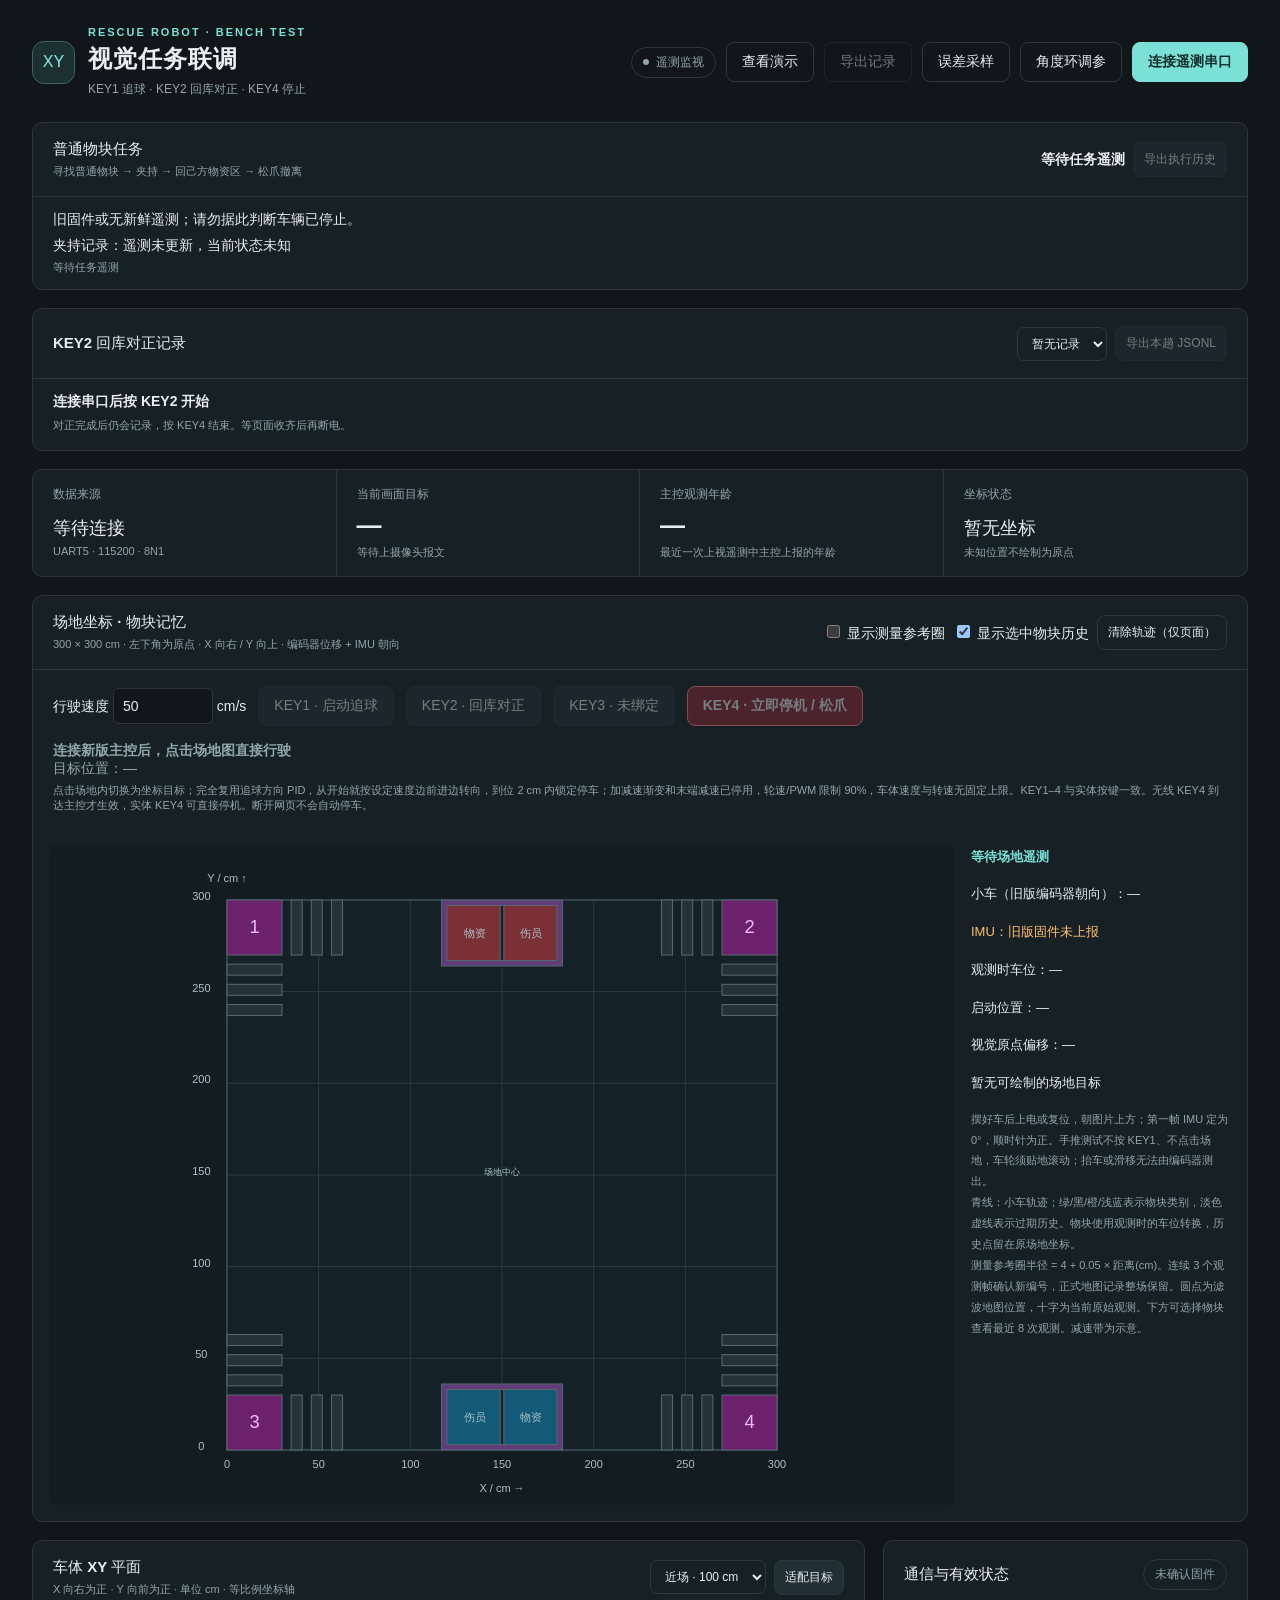
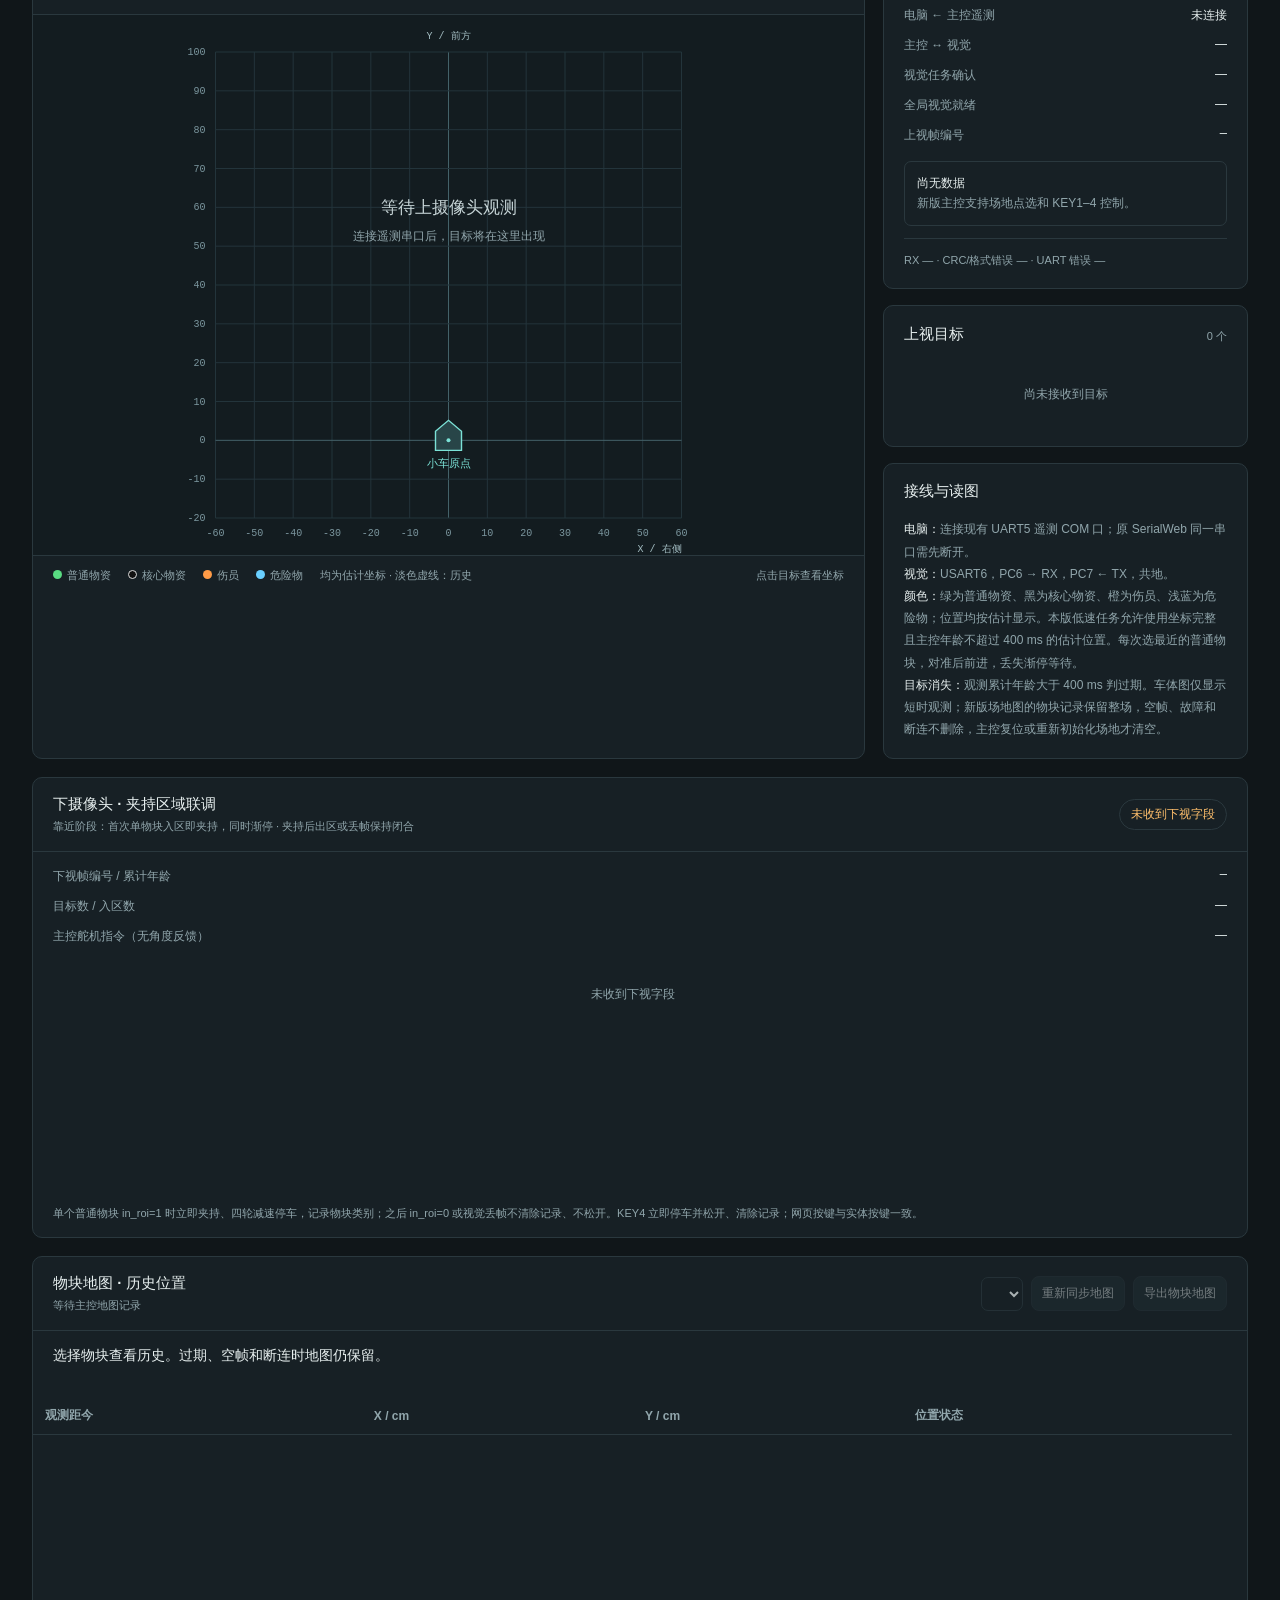
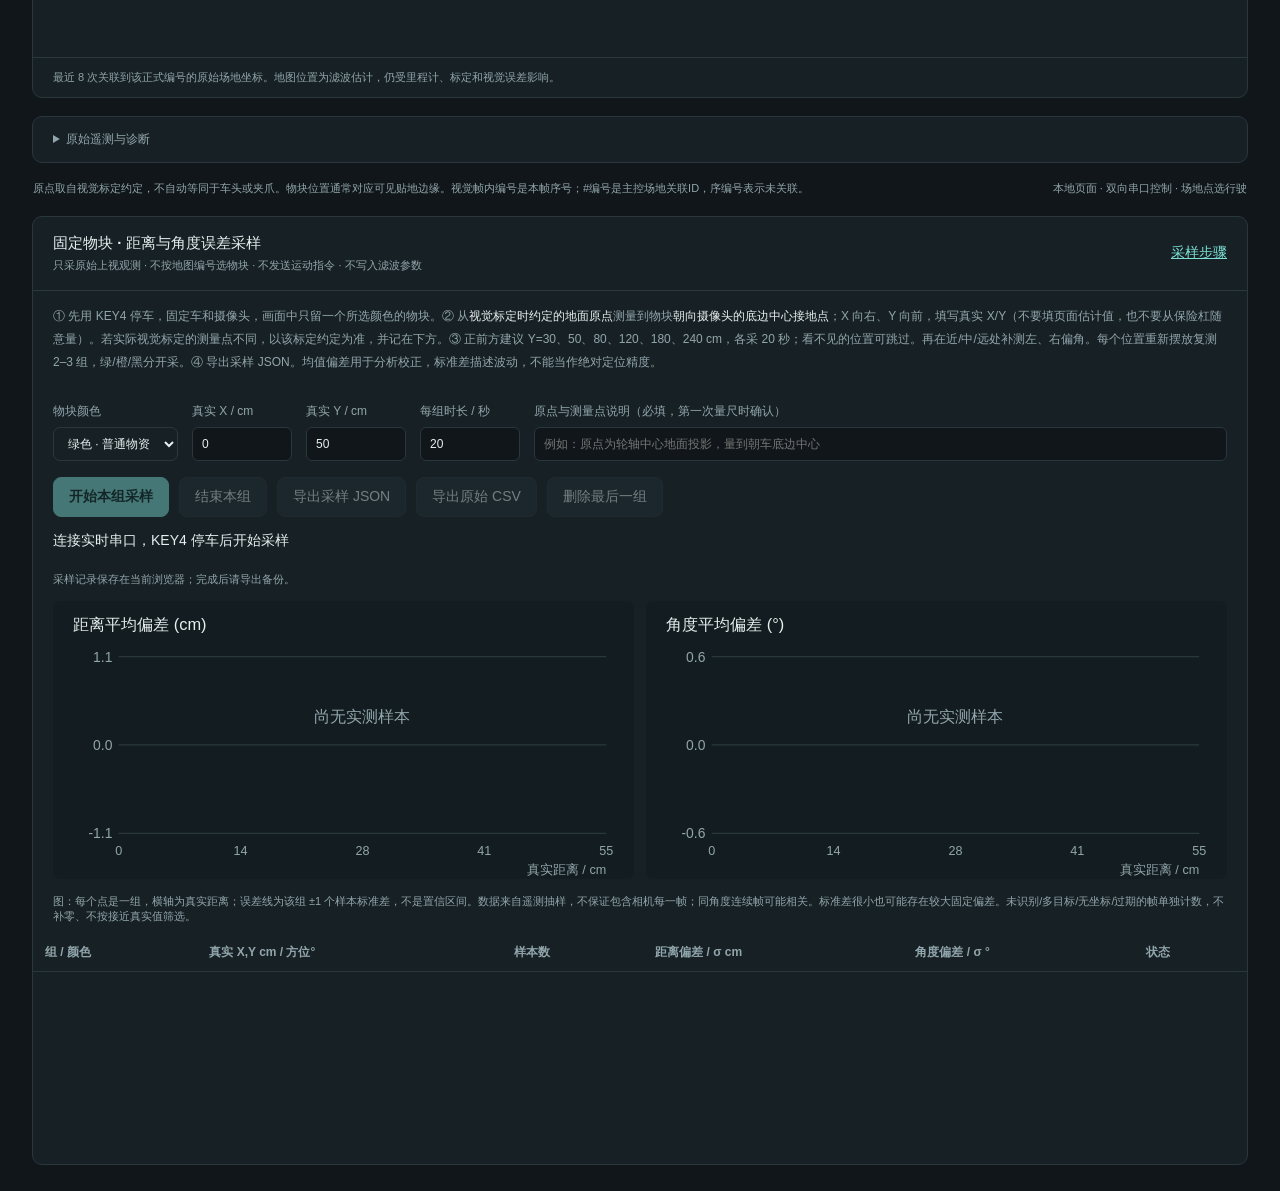
==== commit c1a1c4a8: "更新主控建图、遥测与 KEY2 物资区对正（2026112303）" ====
--- a/tools/vision_xy.html
+++ b/tools/vision_xy.html
@@ -2,7 +2,7 @@
 <html lang="zh-CN">
 <head>
 <meta charset="utf-8"><meta name="viewport" content="width=device-width,initial-scale=1">
-<title>视觉任务 · XY 联调</title>
+<title>场地定位 · 视觉任务联调</title>
 <style>
 :root{color-scheme:dark;--bg:#101619;--panel:#172025;--line:#2a383e;--ink:#e7efef;--muted:#91a6ac;--cyan:#7be1d6;--amber:#ffbf6c;--green:#9be3a9;--red:#ff8585;font-family:"Segoe UI","Microsoft YaHei",sans-serif}
 *{box-sizing:border-box}body{margin:0;background:var(--bg);color:var(--ink);font-size:14px}button,select{font:inherit}button{border:1px solid var(--line);background:#223036;color:var(--ink);border-radius:8px;padding:10px 15px;cursor:pointer;transition:background .15s}button:hover{background:#30444c}button:focus-visible,select:focus-visible,summary:focus-visible{outline:2px solid var(--cyan);outline-offset:3px}button:disabled{opacity:.4;cursor:default}.primary{background:var(--cyan);color:#122d2b;border-color:var(--cyan);font-weight:650}.primary:hover{background:#a0eee5}.quiet{background:transparent}select{border:1px solid var(--line);border-radius:7px;padding:8px 10px;background:#172025;color:var(--ink)}
@@ -13,23 +13,48 @@
 @media(max-width:500px){.sidebar{display:flex}.stats{grid-template-columns:1fr 1fr}.stat:nth-child(2){border-right:0}.stat:nth-child(-n+2){border-bottom:1px solid var(--line)}.panel-head{align-items:flex-start;flex-direction:column}.canvas-wrap{height:400px}h1{font-size:21px}.actions{gap:7px}.actions button{padding:9px 11px}}
 #lower-targets{height:240px;max-height:240px;overflow-y:auto;overflow-anchor:none;scrollbar-gutter:stable}
 #lower-targets>.target-row{flex-shrink:0}
+#field-layout{display:grid;grid-template-columns:minmax(300px,1fr) 260px;gap:16px;padding:16px}#field-svg{width:100%;max-height:660px;display:block;background:#131c20;border-radius:8px}#field-info{line-height:1.9;font-size:13px;font-variant-numeric:tabular-nums}#field-info strong{color:var(--cyan)}@media(max-width:790px){#field-layout{grid-template-columns:1fr}#field-svg{max-height:none}}
+input[type=number]{font:inherit;background:#101619;color:var(--ink);border:1px solid var(--line);border-radius:6px;padding:9px;width:100px}.remote-controls{padding:16px 20px;display:flex;gap:12px;align-items:center;flex-wrap:wrap}.stop-key{background:#8e2838;border-color:#ff8585;font-weight:700}.remote-status{padding:0 20px 16px;color:var(--muted)}#field-svg{cursor:crosshair;touch-action:manipulation}button:disabled{opacity:.45;cursor:not-allowed}
+#field-targets{max-height:150px;overflow:auto}#field-layout .controls{flex-wrap:wrap}.map-history-wrap{height:260px;overflow:auto;overflow-anchor:none;scrollbar-gutter:stable}.map-table{width:100%;border-collapse:collapse;font-variant-numeric:tabular-nums}.map-table th,.map-table td{padding:10px 12px;text-align:left;border-bottom:1px solid var(--line);font-size:12px}.map-table th{position:sticky;top:0;background:var(--panel);color:var(--muted)}#map-detail{padding:12px 20px;min-height:66px;line-height:1.8}.panel-head .controls{flex-wrap:wrap}#map-select{max-width:100%}
+.sample-fields{display:flex;align-items:end;flex-wrap:wrap;gap:14px;padding:16px 20px}.sample-fields label{display:grid;gap:7px;color:var(--muted);font-size:12px}.sample-fields input[type=text]{font:inherit;color:var(--ink);background:var(--bg);border:1px solid var(--line);border-radius:6px;padding:9px;width:280px;max-width:100%}.sample-fields label.reference{flex:1;min-width:200px}.sample-fields label.reference input{width:100%}.sample-actions{padding:0 20px 12px;display:flex;gap:10px;flex-wrap:wrap}#sample-progress,#sample-storage{padding:0 20px 12px;line-height:1.7;overflow-wrap:anywhere}.sample-plots{display:grid;grid-template-columns:1fr 1fr;padding:0 20px;gap:12px}.sample-plots svg{width:100%;background:#131c20;border-radius:7px}.sample-table-wrap{height:230px;overflow:auto;overflow-anchor:none}.sample-table-wrap th{white-space:nowrap}#sample-guide{padding:14px 20px;line-height:1.9}#sample-panel{margin-top:18px}@media(max-width:790px){.sample-plots{grid-template-columns:1fr}.sample-fields{gap:12px}}
+[hidden]{display:none!important}.steer-grid{display:grid;grid-template-columns:repeat(4,minmax(0,1fr));gap:12px;padding:18px}.steer-card{padding:15px;border:1px solid var(--line);border-radius:8px;background:#131c20}.steer-card strong{display:block;font:25px Consolas,monospace;margin-top:10px}.steer-fields{display:flex;flex-wrap:wrap;gap:16px;align-items:end;padding:0 18px 18px}.steer-fields label{display:grid;gap:6px;color:var(--muted);font-size:12px}.steer-chart{width:100%;height:auto;display:block;background:#131c20;border:1px solid var(--line);border-radius:8px}.steer-charts{display:grid;gap:12px;padding:0 18px 18px}.steer-terms{display:flex;gap:20px;flex-wrap:wrap;padding:0 18px 18px;font:13px Consolas,monospace}.steer-meta{padding:14px 18px;line-height:1.9;color:var(--muted);font-size:12px}.steer-mode{padding:14px 18px;border-bottom:1px solid var(--line);display:flex;gap:12px;flex-wrap:wrap;align-items:center}@media(max-width:650px){.steer-grid{grid-template-columns:repeat(2,minmax(0,1fr))}.steer-fields input{width:90px}.steer-card strong{font-size:21px}.actions{flex-wrap:wrap}}
+.key2-panel{margin-bottom:18px}.key2-content{padding:14px 20px}.key2-content strong{font-variant-numeric:tabular-nums}.key2-content .mini{line-height:1.8;overflow-wrap:anywhere}.key2-replay{display:grid;grid-template-columns:minmax(210px,360px) 1fr;gap:16px;margin-top:12px}.key2-replay svg{display:block;width:100%;max-height:280px;background:#131c20;border-radius:8px}.key2-replay ol{margin:0;padding-left:23px;max-height:280px;overflow:auto;font-size:12px;line-height:1.8}.key2-replay li{margin-bottom:5px}.key2-legend{display:flex;flex-wrap:wrap;gap:10px}.key2-odom{color:#ffbf6c}.key2-corrected{color:#7be1d6}@media(max-width:790px){.key2-replay{grid-template-columns:1fr}}
 </style>
 </head>
 <body>
 <main class="app">
-<header><div class="brand"><div class="mark">XY</div><div><div class="eyebrow">RESCUE ROBOT · BENCH TEST</div><h1>视觉任务联调</h1><div class="sub">普通物块任务 · KEY1 启动 / KEY4 停止 · 上电静止 · 低速测试</div></div></div><div class="actions"><span id="mode-badge" class="badge"><i class="dot"></i><span>只读监视</span></span><button id="demo" class="quiet">查看演示</button><button id="export" class="quiet" disabled>导出记录</button><button id="connect" class="primary">连接遥测串口</button></div></header>
+<header><div class="brand"><div class="mark">XY</div><div><div class="eyebrow">RESCUE ROBOT · BENCH TEST</div><h1>视觉任务联调</h1><div class="sub">KEY1 追球 · KEY2 回库对正 · KEY4 停止</div></div></div><div class="actions"><span id="mode-badge" class="badge"><i class="dot"></i><span>遥测监视</span></span><button id="demo" class="quiet">查看演示</button><button id="export" class="quiet" disabled>导出记录</button><button id="sample-open" class="quiet">误差采样</button><button id="steer-open" class="quiet">角度环调参</button><button id="connect" class="primary">连接遥测串口</button></div></header>
 <div id="notice" class="notice" role="status" aria-live="polite"></div>
+<section id="steer-panel" class="panel" hidden aria-label="角度环调参">
+<div class="panel-head"><div><h2>角度环调参</h2><div class="mini">追球 / 点选共用一套 PID · 目标值为 0° · ±1° 角度死区</div></div><button id="steer-back" class="quiet">返回场地图</button></div>
+<div class="steer-mode"><strong id="steer-source">等待调参遥测</strong><span id="steer-age" class="mini">—</span><button id="steer-key1" disabled>KEY1 · 启动追球</button><button id="steer-key4" class="stop-key" disabled>KEY4 · 立即停 / 松爪</button></div>
+<div class="steer-grid"><div class="steer-card"><span class="label">PID 目标值 / °</span><strong id="steer-target">—</strong></div><div class="steer-card"><span class="label">PID 实际值 / °</span><strong id="steer-current">—</strong></div><div class="steer-card"><span class="label">差值：目标 − 实际 / °</span><strong id="steer-error">—</strong></div><div class="steer-card"><span class="label">转向指令 / °/s</span><strong id="steer-output">—</strong></div></div>
+<div class="steer-fields"><label>P<input id="steer-kp" type="number" min="0" step="0.0001" value="1.35"></label><label>I<input id="steer-ki" type="number" min="0" step="0.0001" value="0.1"></label><label>D<input id="steer-kd" type="number" min="0" step="0.0001" value="0"></label><button id="steer-apply" class="primary" disabled>应用 P / I / D</button><button id="steer-read" disabled>读取主控参数</button><button id="steer-clear" class="quiet">清除曲线</button></div>
+<div id="steer-status" class="steer-meta" role="status">连接串口后打开本页，即可读取并调整角度环。</div><div id="steer-gains" class="steer-meta">主控当前参数：—</div>
+<div class="steer-terms"><span id="steer-p-term">P 项：—</span><span id="steer-i-term">I 项：—</span><span id="steer-d-term">D 项：—</span></div>
+<div class="steer-charts"><svg id="steer-angle-chart" class="steer-chart" viewBox="0 0 900 240" aria-label="角度目标实际和差值曲线" role="img"></svg><svg id="steer-output-chart" class="steer-chart" viewBox="0 0 900 200" aria-label="转向输出曲线" role="img"></svg></div>
+<div class="steer-meta">白线：目标；青线：实际；橙线：差值；紫线：转向指令。显示最近 20 秒遥测抽样。PID 实际值 = −目标相对方位角：目标在右侧 +10° 时实际值为 −10°，误差为 +10°，输出顺时针修正；这不是 IMU 场地朝向。<br>应用参数立即生效并清除旧积分和差分历史，不启动车辆。停车、KEY1 和更换目标保留参数，断电复位恢复代码默认值。I/D 沿用每个新帧计算的原公式，视觉帧和点选位姿的更新频率可能不同。<br>仅本页发送额外调参遥测；返回场地图后关闭。断开页面不会自动停车。</div>
+</section>
+<div id="monitor-view">
+<section class="panel" style="margin-bottom:18px"><div class="panel-head"><div><h2>普通物块任务</h2><div class="mini">寻找普通物块 → 夹持 → 回己方物资区 → 松爪撤离</div></div><div class="controls"><strong id="task-state">等待任务遥测</strong><button id="task-export" disabled>导出执行历史</button></div></div><div style="padding:14px 20px"><div id="task-reason">—</div><div id="held-object" style="margin-top:8px">夹持记录：等待遥测</div><div id="task-counts" class="mini">夹持看夹爪区 · 回库松爪看 RV3 入仓</div></div></section>
+<section class="panel key2-panel" aria-label="KEY2 回库对正记录">
+<div class="panel-head"><h2>KEY2 回库对正记录</h2><div class="controls"><select id="key2-run" aria-label="选择回库记录"><option value="">暂无记录</option></select><button id="key2-export" disabled>导出本趟 JSONL</button></div></div>
+<div class="key2-content"><strong id="key2-state" role="status">连接串口后按 KEY2 开始</strong><div id="key2-detail" class="mini">对正完成后仍会记录，按 KEY4 结束。等页面收齐后再断电。</div><div id="key2-storage" class="mini" hidden></div>
+<div id="key2-replay" class="key2-replay" hidden><div><svg id="key2-trails" viewBox="0 0 350 280" role="img" aria-label="纯里程推算和视觉修位后轨迹"></svg><div class="mini key2-legend"><span class="key2-odom">橙线 · 纯里程推算</span><span class="key2-corrected">青线 · 视觉修位后</span></div></div><ol id="key2-steps" aria-label="回库阶段及耗时"></ol></div></div>
+</section>
 <section class="stats" aria-label="接收概况">
 <div class="stat"><div class="label">数据来源</div><div id="source-value" class="value small">等待连接</div><div id="source-detail" class="detail">UART5 · 115200 · 8N1</div></div>
 <div class="stat"><div class="label" id="count-label">当前画面目标</div><div id="count-value" class="value">—</div><div id="count-detail" class="detail">等待上摄像头报文</div></div>
-<div class="stat"><div class="label">观测累计年龄</div><div id="age-value" class="value">—</div><div class="detail">主控年龄 + 实测收包耗时 + 页面等待</div></div>
+<div class="stat"><div class="label">主控观测年龄</div><div id="age-value" class="value">—</div><div class="detail">最近一次上视遥测中主控上报的年龄</div></div>
 <div class="stat"><div class="label">坐标状态</div><div id="valid-value" class="value small">暂无坐标</div><div id="valid-detail" class="detail">未知位置不绘制为原点</div></div>
 </section>
-<section class="panel" style="margin-bottom:18px"><div class="panel-head"><div><h2>普通物块任务</h2><div class="mini">最近普通物块 → 目标 50 cm/s · 加速度 30 cm/s² · 轮速最大 90% → 入区夹持并保持 · 丢失停车等待</div></div><strong id="task-state">等待任务遥测</strong></div><div style="padding:14px 20px"><div id="task-reason">—</div><div id="held-object" style="margin-top:8px">夹持记录：等待遥测</div><div id="task-counts" class="mini">入区即触发夹持 · 出区不自动松开</div></div></section>
+<section class="panel" style="margin-bottom:18px"><div class="panel-head"><div><h2>场地坐标 · 物块记忆</h2><div class="mini">300 × 300 cm · 左下角为原点 · X 向右 / Y 向上 · 编码器位移 + IMU 朝向</div></div><div class="controls"><label><input type="checkbox" id="field-circles"> 显示测量参考圈</label><label><input type="checkbox" id="field-history" checked> 显示选中物块历史</label><button id="field-clear" class="quiet">清除轨迹（仅页面）</button></div></div>
+<div class="remote-controls"><label>行驶速度 <input id="goto-speed" type="number" min="0.1" step="0.1" value="50"> cm/s</label><button id="remote-key1" disabled>KEY1 · 启动追球</button><button id="remote-key2" disabled>KEY2 · 回库对正</button><button id="remote-key3" disabled>KEY3 · 未绑定</button><button id="remote-key4" class="stop-key" disabled>KEY4 · 立即停机 / 松爪</button></div><div class="remote-status"><strong id="control-status">连接新版主控后，点击场地图直接行驶</strong><div id="nav-target">目标位置：—</div><div class="mini">点击场地内切换为坐标目标；完全复用追球方向 PID，从开始就按设定速度边前进边转向，到位 2 cm 内锁定停车；加减速渐变和末端减速已停用，轮速/PWM 限制 90%，车体速度与转速无固定上限。KEY1–4 与实体按键一致。无线 KEY4 到达主控才生效，实体 KEY4 可直接停机。断开网页不会自动停车。</div></div>
+<div id="field-layout"><svg id="field-svg" viewBox="0 0 360 360" role="img" aria-label="场地、小车轨迹与时间对齐后的物块坐标"><g id="field-drawing" pointer-events="none"></g><rect id="field-hit" x="30" y="30" width="300" height="300" fill="transparent" pointer-events="all"/></svg><div id="field-info"><strong id="field-state">等待场地遥测 V4–V8</strong><p id="field-pose">小车：—</p><p id="field-imu">IMU：等待数据</p><p id="field-observed">观测时车位：—</p><p id="field-origin">起点由固件提供</p><p id="field-extrinsic">视觉原点偏移：—</p><p id="field-targets">物块：—</p><div class="mini">摆好车后上电或复位，朝图片上方；第一帧 IMU 定为 0°，顺时针为正。手推测试不按 KEY1、不点击场地，车轮须贴地滚动；抬车或滑移无法由编码器测出。<br>青线：小车轨迹；绿/黑/橙/浅蓝表示物块类别，淡色虚线表示过期历史。物块使用观测时的车位转换，历史点留在原场地坐标。<br>测量参考圈半径 = 4 + 0.05 × 距离(cm)。连续 3 个观测帧确认新编号，正式地图记录整场保留。圆点为滤波地图位置，十字为当前原始观测。下方可选择物块查看最近 8 次观测。减速带为示意。</div></div></div></section>
 <div class="layout">
 <section class="panel"><div class="panel-head"><div><h2>车体 XY 平面</h2><div class="mini">X 向右为正 · Y 向前为正 · 单位 cm · 等比例坐标轴</div></div><div class="controls"><select id="range" aria-label="坐标显示范围"><option value="100">近场 · 100 cm</option><option value="200">中场 · 200 cm</option><option value="400">远场 · 400 cm</option></select><button id="fit">适配目标</button></div></div>
 <div class="canvas-wrap"><canvas id="plot" aria-label="以小车标定原点为零点的目标位置图"></canvas><div id="empty" class="empty-overlay"><strong>等待上摄像头观测</strong><span>连接遥测串口后，目标将在这里出现</span></div></div>
-<div class="plot-footer"><div class="legend"><span><i class="solid"></i>测距有效</span><span><i class="hollow"></i>估计坐标</span><span><i style="border:1px dashed #879da5"></i>灰色：上次位置</span></div><span id="plot-hint">点击目标查看坐标</span></div></section>
+<div class="plot-footer"><div class="legend"><span><i style="background:#59dc82"></i>普通物资</span><span><i style="background:#111;border:1px solid #ddd"></i>核心物资</span><span><i style="background:#ff9b47"></i>伤员</span><span><i style="background:#69cfff"></i>危险物</span><span>均为估计坐标 · 淡色虚线：历史</span></div><span id="plot-hint">点击目标查看坐标</span></div></section>
 <aside class="sidebar">
 <section class="panel"><div class="section-top"><h2>通信与有效状态</h2><span id="test-lock" class="badge">未确认固件</span></div><div class="connection-list">
 <div class="connection-row"><span>电脑 ← 主控遥测</span><span id="pc-status">未连接</span></div>
@@ -37,24 +62,54 @@
 <div class="connection-row"><span>视觉任务确认</span><span id="ack-status">—</span></div>
 <div class="connection-row"><span>全局视觉就绪</span><span id="ready-status">—</span></div>
 <div class="connection-row"><span>上视帧编号</span><span id="frame-status" class="mono">—</span></div></div>
-<div class="fault"><strong id="fault-title">尚无数据</strong><span id="fault-detail">本页面只读取遥测，不发送运动指令。</span></div><div id="metrics" class="metrics">RX — · CRC/格式错误 — · UART 错误 —</div></section>
+<div class="fault"><strong id="fault-title">尚无数据</strong><span id="fault-detail">新版主控支持场地点选和 KEY1–4 控制。</span></div><div id="metrics" class="metrics">RX — · CRC/格式错误 — · UART 错误 —</div></section>
 <section class="panel"><div class="section-top"><h2>上视目标</h2><span id="list-count" class="mini">0 个</span></div><div id="targets" class="target-list"><div class="no-target">尚未接收到目标</div></div></section>
-<section class="panel help-panel"><div class="section-top"><h2>接线与读图</h2></div><p class="instruction"><b>电脑：</b>连接现有 UART5 遥测 COM 口；原 SerialWeb 同一串口需先断开。<br><b>视觉：</b>USART6，PC6 → RX，PC7 ← TX，共地。<br><b>空心点：</b>视觉未标为正式测距有效；本版低速任务允许使用坐标完整且主控年龄不超过 400 ms 的估计位置。每次选最近的普通物块，对准后前进，丢失停车等待。<br><b>目标消失：</b>页面累计年龄大于 400 ms 才判过期，灰色保留上次位置，累计年龄达 1.5 s 清除；明确无目标、相机故障或断开时立即清除。</p></section>
+<section class="panel help-panel"><div class="section-top"><h2>接线与读图</h2></div><p class="instruction"><b>电脑：</b>连接现有 UART5 遥测 COM 口；原 SerialWeb 同一串口需先断开。<br><b>视觉：</b>USART6，PC6 → RX，PC7 ← TX，共地。<br><b>颜色：</b>绿为普通物资、黑为核心物资、橙为伤员、浅蓝为危险物；位置均按估计显示。本版低速任务允许使用坐标完整且主控年龄不超过 400 ms 的估计位置。每次选最近的普通物块，对准后前进，丢失渐停等待。<br><b>目标消失：</b>观测累计年龄大于 400 ms 判过期。车体图仅显示短时观测；新版场地图的物块记录保留整场，空帧、故障和断连不删除，主控复位或重新初始化场地才清空。</p></section>
 </aside></div>
-<section class="panel" style="margin-top:18px" aria-label="下视夹持联调"><div class="panel-head"><div><h2>下摄像头 · 夹持区域联调</h2><div class="mini">靠近阶段：首次单物块入区即停车夹持 · 夹持后出区或丢帧保持闭合</div></div><span id="lower-state" class="badge">等待下视遥测</span></div>
+<section class="panel" style="margin-top:18px" aria-label="下视夹持联调"><div class="panel-head"><div><h2>下摄像头 · 夹持区域联调</h2><div class="mini">靠近阶段：首次单物块入区即夹持，同时渐停 · 夹持后出区或丢帧保持闭合</div></div><span id="lower-state" class="badge">等待下视遥测</span></div>
 <div style="padding:16px 20px"><div class="connection-list" style="margin-bottom:16px">
 <div class="connection-row"><span>下视帧编号 / 累计年龄</span><span id="lower-frame" class="mono">—</span></div>
 <div class="connection-row"><span>目标数 / 入区数</span><span id="lower-count">—</span></div>
 <div class="connection-row"><span>主控舵机指令（无角度反馈）</span><span id="grip-angle">—</span></div></div>
 <div id="lower-targets" class="target-list"><div class="no-target">等待下摄像头观测</div></div>
-<div class="mini">单个普通物块 in_roi=1 时停车并夹持，记录物块类别；之后 in_roi=0 或视觉丢帧不清除记录、不松开。KEY4 停车并松开、清除记录；页面仅监视。</div></div></section>
-<details class="panel raw"><summary>原始遥测与诊断</summary><pre id="raw">等待一行 vision_xy JSON 遥测……</pre></details>
-<div class="footnote"><span>原点取自视觉标定约定，不自动等同于车头或夹爪。物块位置通常对应可见贴地边缘。RV2 编号仅为本帧序号，不代表跨帧跟踪。</span><span id="footer">本地页面 · 无需联网 · 不发送串口命令</span></div>
+<div class="mini">单个普通物块 in_roi=1 时立即夹持、四轮减速停车，记录物块类别；之后 in_roi=0 或视觉丢帧不清除记录、不松开。KEY4 立即停车并松开、清除记录；网页按键与实体按键一致。</div></div></section>
+<section class="panel" style="margin-top:18px" aria-label="物块地图历史"><div class="panel-head"><div><h2>物块地图 · 历史位置</h2><div id="map-sync" class="mini">等待主控地图记录</div></div><div class="controls"><select id="map-select" aria-label="选择物块查看历史" disabled></select><button id="history-refresh" hidden disabled>刷新历史</button><button id="map-sync-button" disabled>重新同步地图</button><button id="map-export" disabled>导出物块地图</button></div></div>
+<div id="map-detail">记录保存在主控，刷新页面后分批重新同步。</div><div class="map-history-wrap"><table class="map-table"><thead><tr><th>观测距今</th><th>X / cm</th><th>Y / cm</th><th>位置状态</th></tr></thead><tbody id="map-history-body"></tbody></table></div>
+<div class="plot-footer">最近 8 次关联到该正式编号的原始场地坐标。地图位置为滤波估计，仍受里程计、标定和视觉误差影响。</div></section>
+<details class="panel raw"><summary>原始遥测与诊断</summary><pre id="raw">等待 UART5 遥测……</pre></details>
+<div class="footnote"><span>原点取自视觉标定约定，不自动等同于车头或夹爪。物块位置通常对应可见贴地边缘。视觉帧内编号是本帧序号；#编号是主控场地关联ID，序编号表示未关联。</span><span id="footer">本地页面 · 双向串口控制 · 场地点选行驶</span></div>
+<section id="sample-panel" class="panel" aria-label="固定物块误差采样">
+<div class="panel-head"><div><h2>固定物块 · 距离与角度误差采样</h2><div class="mini">只采原始上视观测 · 不按地图编号选物块 · 不发送运动指令 · 不写入滤波参数</div></div><a href="#sample-guide" style="color:var(--cyan)">采样步骤</a></div>
+<div id="sample-guide" class="instruction">① 先用 KEY4 停车，固定车和摄像头，画面中只留一个所选颜色的物块。② 从<b>视觉标定时约定的地面原点</b>测量到物块<b>朝向摄像头的底边中心接地点</b>；X 向右、Y 向前，填写真实 X/Y（不要填页面估计值，也不要从保险杠随意量）。若实际视觉标定的测量点不同，以该标定约定为准，并记在下方。③ 正前方建议 Y=30、50、80、120、180、240 cm，各采 20 秒；看不见的位置可跳过。再在近/中/远处补测左、右偏角。每个位置重新摆放复测 2–3 组，绿/橙/黑分开采。④ 导出采样 JSON。均值偏差用于分析校正，标准差描述波动，不能当作绝对定位精度。</div>
+<div class="sample-fields">
+<label>物块颜色<select id="sample-kind"><option value="1">绿色 · 普通物资</option><option value="3">橙色 · 伤员</option><option value="2">黑色 · 核心物资</option></select></label>
+<label>真实 X / cm<input id="sample-x" type="number" step="0.1" value="0"></label>
+<label>真实 Y / cm<input id="sample-y" type="number" step="0.1" value="50"></label>
+<label>每组时长 / 秒<input id="sample-seconds" type="number" min="5" max="120" value="20"></label>
+<label class="reference">原点与测量点说明（必填，第一次量尺时确认）<input id="sample-reference" type="text" maxlength="200" placeholder="例如：原点为轮轴中心地面投影，量到朝车底边中心"></label>
+</div>
+<div class="sample-actions"><button id="sample-start" class="primary" disabled>开始本组采样</button><button id="sample-stop" disabled>结束本组</button><button id="sample-export" disabled>导出采样 JSON</button><button id="sample-csv" disabled>导出原始 CSV</button><button id="sample-undo" disabled>删除最后一组</button></div>
+<div id="sample-progress" role="status" aria-live="polite">连接实时串口并停车后开始。先等待 1 秒稳定，再按新帧采样。</div><div id="sample-storage" class="mini">采样记录保存在当前浏览器；完成后请导出备份。</div>
+<div class="sample-plots"><svg id="sample-range-plot" viewBox="0 0 460 220" role="img" aria-label="距离偏差随真实距离变化"></svg><svg id="sample-angle-plot" viewBox="0 0 460 220" role="img" aria-label="角度偏差随真实距离变化"></svg></div>
+<div class="mini" style="padding:10px 20px">图：每个点是一组，横轴为真实距离；误差线为该组 ±1 个样本标准差，不是置信区间。数据来自遥测抽样，不保证包含相机每一帧；同角度连续帧可能相关。标准差很小也可能存在较大固定偏差。未识别/多目标/无坐标/过期的帧单独计数，不补零、不按接近真实值筛选。</div>
+<div class="sample-table-wrap"><table class="map-table"><thead><tr><th>组 / 颜色</th><th>真实 X,Y cm / 方位°</th><th>样本数</th><th>距离偏差 / σ cm</th><th>角度偏差 / σ °</th><th>状态</th></tr></thead><tbody id="sample-results"></tbody></table></div>
+</section>
+</div>
 </main>
 <script>
 /* Pure protocol helpers are shared with the offline tests. */
 const VisionXY = (() => {
   const kinds=['未知','普通物资','核心物资','伤员','危险物','红方伤员区','红方物资区','蓝方伤员区','蓝方物资区'];
+  const taskNames={0:'等待启动',1:'任务初始化',10:'寻找普通物块',20:'旧版对准步骤',30:'边走边对准',40:'停车夹持',50:'坐标行驶',51:'坐标已到达',60:'夹持后倒退 10 cm',61:'原地转正',62:'横移对齐物资区中心线',63:'前进并横移校准',64:'停车松爪',65:'后退 50 cm',66:'回库完成',67:'顶靠中断 / 保持夹持',68:'后轮顶靠挡边',69:'停车取样校正 X',70:'距挡边预计 10 cm · 已停车',71:'掉头朝向场心',72:'行驶到场地中心',73:'旋转扫描普通物块',74:'扫描一圈无目标 · 已停车',90:'任务失败 / 已停车',99:'夹持动作完成 / 已停车'};
+  const nextTask={
+    1:[10],10:[30,40],20:[30],30:[40],40:[60,99],50:[51],
+    60:[61],61:[62],62:[63],63:[68,70],64:[65],65:[69],68:[64],
+    69:[66,71],71:[72],72:[73],73:[30]
+  };
+  taskNames[80]='KEY2 · 物资区进场对正';
+  const targetStyle = kind => {const fill=['#aab8bd','#59dc82','#111111','#ff9b47','#69cfff','#f46b78','#f46b78','#69aaff','#69aaff'][kind]||'#aab8bd';return {fill,stroke:kind===2?'#dce5e8':fill,text:kind===2?'#dce5e8':fill};};
+  const targetLabel = o => o.track_id?'#'+o.track_id:'序'+o.id;
+  const targetKey = o => o.track_id?'T'+o.track_id:'F'+o.id;
   const flag = n => n===0 || n===1;
   const uint = n => Number.isInteger(n) && n>=0 && n<=4294967295;
   function crc16(text) {
@@ -62,45 +117,383 @@
     for(const ch of text){const c=ch.charCodeAt(0);if(c>127)throw Error('遥测包含乱码');crc^=c<<8;for(let i=0;i<8;i++)crc=((crc&32768)?(crc<<1)^0x1021:crc<<1)&65535;}
     return crc;
   }
+  const binaryFormat='uart5-bin-v1', binaryPayloadLimit=448, binaryEncodedLimit=462;
+  const packetNames=['','LIVE','EVENT','TRACK','HISTORY','INFO','STATS','STEER','ACK','CONTROL','ERROR','MAP_SYNC','KEY2_META','KEY2_CHUNK'];
+  const visionFaults=['rv3_observation','waiting_rv3','invalid_packet','uart_error','vision_timeout','upper_unavailable'];
+  const errorNames=['','TASK_CONTROL','CONTROL_CRC','CONTROL_FORMAT','RX_LOST','LINE','HIST_UNAVAILABLE'];
+  function binaryError(message,code='format'){return Object.assign(new Error(message),{code});}
+  function requireWire(condition,message){if(!condition)throw binaryError(message);}
+  function crcBytes(bytes){
+    let crc=65535;
+    for(const byte of bytes){
+      crc^=byte<<8;
+      for(let bit=0;bit<8;bit++)crc=((crc&0x8000)?(crc<<1)^0x1021:crc<<1)&0xffff;
+    }
+    return crc;
+  }
+  function unstuff(encoded){
+    const body=new Uint8Array(encoded.length);
+    let written=0,offset=0;
+    while(offset<encoded.length){
+      const code=encoded[offset++];
+      requireWire(code>0&&offset+code-1<=encoded.length,'COBS 帧不完整');
+      for(let i=1;i<code;i++){
+        const byte=encoded[offset++];
+        requireWire(byte!==0,'COBS 帧内含分隔符');
+        body[written++]=byte;
+      }
+      if(code!==255&&offset<encoded.length)body[written++]=0;
+    }
+    return body.subarray(0,written);
+  }
+  class WireFields {
+    constructor(bytes){this.view=new DataView(bytes.buffer,bytes.byteOffset,bytes.byteLength);this.offset=0;}
+    take(length){const i=this.offset;requireWire(i+length<=this.view.byteLength,'遥测字段不完整');this.offset+=length;return i;}
+    u8(){return this.view.getUint8(this.take(1));}
+    u16(){return this.view.getUint16(this.take(2),true);}
+    i16(){return this.view.getInt16(this.take(2),true);}
+    u32(){return this.view.getUint32(this.take(4),true);}
+    i32(){return this.view.getInt32(this.take(4),true);}
+    bytes(length){const offset=this.take(length);return new Uint8Array(this.view.buffer,this.view.byteOffset+offset,length);}
+    f32(){
+      const value=this.view.getFloat32(this.take(4),true);
+      requireWire(Number.isFinite(value),'无效浮点值');return value;
+    }
+    pose(){return {x:this.i32()/10,y:this.i32()/10,yaw:this.i32()/100};}
+    finish(){requireWire(this.offset===this.view.byteLength,'遥测类型长度不匹配');}
+  }
+  function readMission(r){
+    const step=r.u8(),reason=r.u8();
+    requireWire(Object.hasOwn(taskNames,step)&&reason<=24,'无效任务状态');
+    return {step,reason};
+  }
+  function readObservation(r,upper){
+    const frame=r.u32(),sampleAge=r.u32(),status=r.u8(),bits=r.u8(),count=r.u8();
+    const fresh=bits&1,available=(bits>>1)&1,aligned=!!(bits&4);
+    requireWire(status<=4&&!(bits&~(upper?7:3))&&count<=12&&(!count||status===0),'无效视觉观测头');
+    const observed=aligned?r.pose():null,objects=[],points=[],tracks=new Set();
+    for(let i=0;i<count;i++){
+      const id=i+1,kind=r.u8(),mask=r.u8();
+      requireWire(kind>=1&&kind<=8&&!(mask&~(upper?31:7)),'无效视觉目标');
+      if(!upper){
+        const target={id,kind,in_roi:mask&1};
+        requireWire(!(mask&4)||(mask&2),'入仓状态缺少相应区域');
+        if(mask&2){
+          target.zone_kind=r.u8();target.object_inside=(mask>>2)&1;
+          requireWire(target.zone_kind>=5&&target.zone_kind<=8,'无效入仓区域');
+        }
+        objects.push(target);
+        continue;
+      }
+      const d_mm=mask&1?r.u16():-1,angle_present=(mask>>1)&1,angle=angle_present?r.i16()/100:0;
+      const position_present=!!(mask&4),valid=(mask>>3)&1;
+      const raw_x_mm=position_present?r.i32():null,raw_y_mm=position_present?r.i32():null;
+      requireWire(Math.abs(angle)<=180&&(!position_present||(Math.abs(raw_x_mm)<=65535&&Math.abs(raw_y_mm)<=65535)),'无效视觉坐标或角度');
+      const xy_derived=!position_present&&d_mm>=0&&!!angle_present,rad=angle*Math.PI/180;
+      const x_cm=position_present?raw_x_mm/10:xy_derived?Math.round(d_mm*Math.sin(rad))/10:null;
+      const y_cm=position_present?raw_y_mm/10:xy_derived?Math.round(d_mm*Math.cos(rad))/10:null;
+      let point=null,track_id=0;
+      if(mask&16){
+        const x=r.i32()/10,y=r.i32()/10;track_id=r.u32();const radius=r.u16()/10;
+        requireWire(aligned&&(!track_id||!tracks.has(track_id)),'场地点缺少对齐依据或编号重复');
+        if(track_id)tracks.add(track_id);
+        point={id,kind,x,y,track_id,radius};
+      }
+      objects.push({id,kind,d_mm,angle,angle_present,valid,position_present,xy_derived,raw_x_mm,raw_y_mm,x_cm,y_cm,track_id});
+      points.push(point);
+    }
+    const data={frame,age_ms:sampleAge===0xffffffff?null:sampleAge,status,fresh,available,objects};
+    return upper?{...data,count,aligned,observed,points}:data;
+  }
+  function readLive(r,tick){
+    const mission=readMission(r);mission.held_kind=r.u8();const roi=r.u8(),grip=r.i16(),flags=r.u8();
+    mission.inside=roi&15;mission.outside=roi>>4;
+    const robot=r.pose(),imuAge=r.u32(),rawYaw=r.u16(),imuReady=!!(flags&2),headingValid=!!(flags&4);
+    requireWire(mission.held_kind<=9&&(flags>>5)<visionFaults.length&&rawYaw<=36000&&
+      (imuReady||(!rawYaw&&!imuAge)),'无效实时状态');
+    const upper=flags&8?readObservation(r,true):null,lower=flags&16?readObservation(r,false):null;
+    const field={robot,aligned:!!upper?.aligned,observed:upper?.observed??null,points:upper?.points??[],origin:null,extrinsic:null};
+    return {type:upper?'vision_xy':'vision_state',version:1,wire_version:9,wire_format:binaryFormat,protocol:'vision_simple_v3',
+      source:upper?'upper':'state',test:0,tick,link:flags&1,fault:visionFaults[flags>>5],ack:0,ready:0,danger:1,
+      upper_present:!!upper,lower_present:!!lower,frame:upper?.frame??null,age_ms:upper?.age_ms??null,
+      status:upper?.status??null,fresh:upper?.fresh??0,available:upper?.available??0,count:upper?.count??0,
+      objects:upper?.objects??[],field,lower,grip,mission,imu:{ready:imuReady,age_ms:imuReady?imuAge:null,
+        raw_yaw:imuReady?rawYaw/100:null,heading_valid:headingValid}};
+  }
+  function readTrack(r,withHistory){
+    const epoch=r.u32(),revision=r.u32(),count=r.u8(),unmapped=r.u32();
+    const track_id=r.u32(),trackRev=r.u32(),kind=r.u8(),flags=r.u8(),x=r.i32()/10,y=r.i32()/10,radius=r.u16()/10;
+    const seen_ms=r.u32(),position_ms=r.u32(),observations=r.u32(),history=[];
+    requireWire(epoch>0&&count>0&&count<=48&&track_id>0&&kind>=1&&kind<=8&&!(flags&~3)&&observations>0,'无效地图轨迹');
+    if(withHistory){
+      const n=r.u8();requireWire(n<=8,'无效地图历史数量');
+      for(let i=0;i<n;i++){
+        const tick=r.u32(),sx=r.i32()/10,sy=r.i32()/10,accepted=r.u8();
+        requireWire(flag(accepted),'无效地图历史标记');
+        history.push({tick,x:sx,y:sy,accepted:!!accepted});
+      }
+    }
+    const track={track_id,revision:trackRev,kind,x,y,radius,seen_ms,position_ms,observations,visible:!!(flags&1),review:!!(flags&2),history};
+    return {epoch,revision,count,unmapped,track};
+  }
+  const key2Schemas=[null,
+    ['START','source result epoch zone valid obs_max_ms loss_ms settle_ms','',
+      'zx zy gx gy x y yaw odom_x odom_y odom_yaw imu_yaw loss_cm pos_tol angle_tol stop_speed max_fix ex_x ex_y ex_yaw'],
+    ['STEP','from to reason action frame age_ms','','dx dy bearing loss_cm'],
+    null,
+    ['OBS','reason first_tick last_tick first_frame last_frame count last_good_frame angle_flags','','loss_cm'],
+    null,
+    null,
+    ['END','source stage reason outcome drive started_tick stopped_tick encoder_tick frame seen fixes rejected longest_loss_ms outputs_zero',
+      'speed1 speed2 speed3 speed4','x y yaw dx dy bearing longest_loss_cm']
+  ];
+  const key2Stages=['待机','规划接近 / 寻找物资区','按视觉瞄准','里程计接续','停车重新观察','停车等待确认','进场对正完成','保护停车','KEY4 停车'];
+  const key2Actions=['停车','按推算方位行驶','按视觉方位行驶','重新观察'];
+  const key2Reasons=['正常','任务开始','视觉修位','上视空帧','只见其他区域','同类物资区有多个','位置或角度无效',
+    '观测过期','曝光时位姿无法对齐','视觉位置异常','无新帧','失联时间达到试验门限','失联行程达到试验门限',
+    '进入停车位置容差','位置、方位及车速已稳定','航向不可用','危险物保护','按下 KEY4','有其他任务运行中',
+    '起始车位不可用','车速或中心方位尚未达标','位姿连续段已改变','观测顺序回退','KEY4 正按下'];
+  const key2Outcome=['运行中由 KEY4 中止','进场对正完成','启动被拒绝','触发保护，任务结束'];
+  const encoderCountsPerTurn=40810, wheelDiameterCm=6, encoderCountsFor1000=543170;
+  function readKey2Record(kind,r){
+    if(kind===3){
+      const data={type:'FIX',frame:r.u32(),obs_tick:r.u32(),x_mm:r.i16(),y_mm:r.i16(),angle:r.i16()/100,yaw:r.i16()/100};
+      const predX=r.i16(),predY=r.i16(),fixX=r.i16(),fixY=r.i16(),beforeX=r.i16(),beforeY=r.i16();
+      requireWire(r.i16()===0,'KEY2 FIX 保留字段无效');
+      return {...data,pred_x:predX/10,pred_y:predY/10,fix_x:fixX/10,fix_y:fixY/10,before_x:beforeX/10,before_y:beforeY/10,
+        vision_x:(predX+fixX)/10,vision_y:(predY+fixY)/10,after_x:(beforeX+fixX)/10,after_y:(beforeY+fixY)/10,
+        flags:r.u8(),matches:r.u8()};
+    }
+    if(kind===5){
+      const data={type:'NAV',frame:r.u32(),applied_tick:r.u32(),imu_age:r.u16(),obs_age_ms:r.u16(),
+        stage:r.u8(),action:r.u8(),valid:r.u8(),drive:r.u8(),x:r.i16()/10,y:r.i16()/10,yaw:r.i16()/100,
+        odom_x:r.i16()/10,odom_y:r.i16()/10,odom_yaw:r.i16()/100,imu_yaw:r.u16()/100,bearing:r.i16()/100,
+        target_forward:r.i16()/10,target_right:r.i16()/10,target_turn:r.i16()/10};
+      requireWire(r.i16()===0,'KEY2 NAV 保留字段无效');
+      Object.assign(data,{applied_forward:r.i16()/10,applied_right:r.i16()/10,applied_turn:r.i16()/10});
+      requireWire(r.i16()===0,'KEY2 NAV 结尾无效');
+      if(data.imu_age===65535)data.imu_age=null;
+      if(data.obs_age_ms===65535)data.obs_age_ms=null;
+      return data;
+    }
+    if(kind===6){
+      const data={type:'WHEEL',sample_tick:r.u32(),dt_ms:r.u32()},motorOrder=[1,2,3,4];
+      const targets=motorOrder.map(()=>r.i16()),counts=motorOrder.map(()=>r.i32());
+      const cmPerCount=Math.PI*wheelDiameterCm/encoderCountsPerTurn;
+      data.wheels=motorOrder.map((motor,i)=>({motor,target:targets[i],target_counts_s:targets[i]*encoderCountsFor1000/1000,encoder_delta:counts[i],
+        measured_cm_s:data.dt_ms?counts[i]*cmPerCount*1000/data.dt_ms:null}));
+      const [m1,m2,m3,m4]=counts.map(count=>count*cmPerCount);
+      data.body_delta_x_cm=(-m1+m2-m3+m4)*.952092/4;
+      data.body_delta_y_cm=(m1+m2+m3+m4)*1.028666/4;
+      return data;
+    }
+    const schema=key2Schemas[kind];
+    requireWire(!!schema,'未知 KEY2 记录类型');
+    const [type,...groups]=schema,data={type};
+    for(const [i,group] of groups.entries()){
+      if(!group)continue;
+      const read=['u32','i32','f32'][i];
+      for(const key of group.split(' '))data[key]=r[read]();
+    }
+    if(type==='START')data.firmware_version=r.u32();
+    return data;
+  }
+  function readBinaryPayload(type,r,tick){
+    switch(type){
+      case 1:return readLive(r,tick);
+      case 2:return readMission(r);
+      case 3:return readTrack(r,false);
+      case 4:return readTrack(r,true);
+      case 5:{
+        const epoch=r.u32(),origin=r.pose(),extrinsic=r.pose(),capabilities=r.u16();
+        requireWire(epoch>0,'无效配置 epoch');return {epoch,origin,extrinsic,capabilities};
+      }
+      case 6:{
+        const epoch=r.u32(),revision=r.u32(),unmapped=r.u32(),count=r.u8();
+        requireWire(epoch>0&&count<=48,'无效地图诊断');
+        return {epoch,revision,unmapped,count,rx:r.u32(),bad:r.u32(),uart_errors:r.u32(),drops:r.u32(),tx:r.u32(),
+          coalesced:r.u32(),event_overflow:r.u32(),uart5_errors:r.u32(),tx_high_water:r.u16()};
+      }
+      case 7:{
+        const source=r.u8(),age=r.u32(),data={tick,source,age_ms:source?age:null};
+        requireWire(source<=2&&(source||!age),'无效角度环状态');
+        for(const key of ['target','current','error','output','p','i','d','kp','ki','kd'])data[key]=r.f32();
+        return data;
+      }
+      case 8:{
+        const id=r.u32(),status=r.u8(),step=r.u8();
+        requireWire(status<=4&&Object.hasOwn(taskNames,step),'无效命令确认');return {id,status,step};
+      }
+      case 9:{
+        const hasId=r.u8(),id=hasId?r.u32():null,status=hasId?r.u8():0,hasGoto=r.u8();
+        requireWire(flag(hasId)&&flag(hasGoto)&&status<=4,'无效控制状态');
+        const target=hasGoto?{x:r.u16()/10,y:r.u16()/10,speed:r.f32()}:null;
+        requireWire(!target||(target.x<=300&&target.y<=300&&target.speed>0),'无效行驶目标');
+        return {id,status,target};
+      }
+      case 10:{
+        const code=r.u8();requireWire(!!errorNames[code],'未知主控错误');return {code,reason:errorNames[code]};
+      }
+      case 11:{
+        const sync_id=r.u16(),phase=r.u8(),index=r.u8(),total=r.u8(),epoch=r.u32();
+        const validIndex=phase===0?index===0:phase===1?index<total:phase===2&&index===total;
+        requireWire(validIndex&&total<=48&&epoch>0,'无效地图同步头');
+        const track=phase===1?readTrack(r,false):null;
+        requireWire(!track||track.epoch===epoch,'地图同步 epoch 不一致');
+        return {sync_id,phase,index,total,epoch,track};
+      }
+      case 12:{
+        const boot_id=r.u32(),session_id=r.u32(),next_seq=r.u32(),dropped=r.u32(),start_tick=r.u32(),end_tick=r.u32(),
+          buffered_count=r.u16(),flags=r.u8(),schema_version=r.u8();
+        requireWire(flags<=2&&schema_version===1&&dropped<=next_seq&&buffered_count<=next_seq&&
+          (session_id>0||(!next_seq&&!flags)),'无效 KEY2 会话头');
+        return {boot_id,session_id,next_seq,dropped,start_tick,end_tick,buffered_count,active:flags===1,sealed:flags===2,schema_version};
+      }
+      case 13:{
+        const boot_id=r.u32(),session_id=r.u32(),request_start=r.u32(),scan_next=r.u32(),count=r.u8(),records=[];
+        requireWire(boot_id>0&&session_id>0&&scan_next>=request_start&&scan_next-request_start>=count,'无效 KEY2 记录区间');
+        let previous=request_start-1;
+        for(let i=0;i<count;i++){
+          const seq=r.u32(),tick=r.u32(),kind=r.u8(),length=r.u8();
+          requireWire(seq>previous&&seq<scan_next,'KEY2 记录序号不在区间内');
+          const fields=new WireFields(r.bytes(length));
+          records.push({seq,tick,...readKey2Record(kind,fields)});
+          fields.finish();previous=seq;
+        }
+        return {boot_id,session_id,request_start,scan_next,records};
+      }
+      default:throw binaryError('未知遥测类型');
+    }
+  }
+  function decodeBinary(encoded){
+    if(encoded[encoded.length-1]===0)encoded=encoded.subarray(0,-1);
+    requireWire(encoded.length>0&&encoded.length<=binaryEncodedLimit,'遥测帧长度超限');
+    const body=unstuff(encoded);
+    requireWire(body.length>=12,'遥测帧头不完整');
+    const r=new WireFields(body),version=r.u8(),type=r.u8(),seq=r.u16(),length=r.u16(),tick=r.u32();
+    requireWire(version===1&&length<=binaryPayloadLimit&&body.length===12+length,'遥测版本或长度无效');
+    const crc=new DataView(body.buffer,body.byteOffset,body.byteLength).getUint16(body.length-2,true);
+    if(crc!==crcBytes(body.subarray(0,-2)))throw binaryError('二进制遥测 CRC 不匹配','crc');
+    const fields=new WireFields(body.subarray(10,10+length)),data=readBinaryPayload(type,fields,tick);
+    fields.finish();
+    return {version,type,seq,tick,wire_bytes:encoded.length+1,data};
+  }
+  class BinaryStream {
+    constructor(onPacket,onError=()=>{}){
+      this.onPacket=onPacket;this.onError=onError;this.buffer=new Uint8Array(binaryEncodedLimit);
+      this.size=0;this.started=0;this.dropping=false;
+    }
+    push(bytes,now=0){
+      for(const byte of bytes){
+        if(byte===0){
+          if(this.size&&!this.dropping){
+            const encoded=this.buffer.slice(0,this.size);
+            let packet;
+            try{packet=decodeBinary(encoded);}catch(e){this.onError(e,encoded);}
+            if(packet)this.onPacket(packet,Math.max(0,now-this.started),encoded);
+          }
+          this.size=0;this.dropping=false;
+        }else if(!this.dropping){
+          if(!this.size)this.started=now;
+          if(this.size===this.buffer.length){
+            this.size=0;this.dropping=true;
+            this.onError(binaryError('二进制遥测帧超长，丢弃到下一个分隔符','oversize'));
+          }else this.buffer[this.size++]=byte;
+        }
+      }
+    }
+  }
+  class PacketClock {
+    constructor(){this.lastSeq=null;this.liveTick=null;this.gaps=0;}
+    accept(packet){
+      const delta=this.lastSeq===null?1:(packet.seq-this.lastSeq)&0xffff;
+      const liveBack=this.liveTick!==null&&((packet.tick-this.liveTick)>>>0)>=0x80000000;
+      // Event ticks refer to the original decision and may predate a LIVE frame.
+      const reset=liveBack&&(packet.type===1||(packet.type===5&&(delta===0||delta>=0x8000)));
+      if(!reset&&(delta===0||delta>=0x8000))return {accepted:false,reset:false};
+      if(reset)this.liveTick=null;
+      else this.gaps+=delta-1;
+      this.lastSeq=packet.seq;
+      if(packet.type===1)this.liveTick=packet.tick;
+      return {accepted:true,reset};
+    }
+  }
   function parse(text) {
     text=text.trim();
     const star=text.lastIndexOf('*');let checked=false;
     if(star>=0){const suffix=text.slice(star+1);if(!/^[0-9a-f]{4}$/i.test(suffix)||crc16(text.slice(0,star))!==parseInt(suffix,16))throw Error('遥测 CRC 不匹配：报文可能丢字节或损坏');text=text.slice(0,star);checked=true;}
     let p;
     try {p=JSON.parse(text);} catch(e){throw Error('遥测 JSON 不完整：报文可能丢字节、被截断或串口选错');}
+    const arrayV8=Array.isArray(p)&&p[0]==='V8';
+    const arrayV7=arrayV8||(Array.isArray(p)&&p[0]==='V7');
+    const arrayV6=Array.isArray(p)&&(p[0]==='V6'||arrayV7);
+    const arrayV5=Array.isArray(p)&&(p[0]==='V5'||arrayV6);
+    const arrayV4=Array.isArray(p)&&p[0]==='V4';
     const arrayV3=Array.isArray(p)&&p[0]==='V3';
-    if(arrayV3){
-      if(!checked||![15,16].includes(p.length))throw Error('遥测 V3 长度或 CRC 无效');
-      p={type:'vision_xy',version:2,t:p[1],l:p[2],r:p[3],b:p[4],u:p[5],d:p[6],f:p[7],a:p[8],s:p[9],v:p[10],q:p[11],o:p[12],g:p[13],n:p[14],m:p[15]};
+    if(arrayV3||arrayV4||arrayV5){
+      if(!checked||!(arrayV7?p.length===19:arrayV6?p.length===18:(arrayV4||arrayV5)?p.length===17:[15,16].includes(p.length)))throw Error('遥测数组长度或 CRC 无效');
+      p={type:'vision_xy',version:2,t:p[1],l:p[2],r:p[3],b:p[4],u:p[5],d:p[6],f:p[7],a:p[8],s:p[9],v:p[10],q:p[11],o:p[12],g:p[13],n:p[14],m:p[15],fieldRaw:(arrayV4||arrayV5)?p[16]:undefined,controlRaw:arrayV6?p[17]:undefined,imuRaw:arrayV7?p[18]:undefined};
     }
     if(p && p.type==='vision_xy' && p.version===2){
       if(!checked)throw Error('遥测 v2 缺少 CRC 校验');
       if(!Array.isArray(p.o)||p.o.length>12||!flag(p.v)||!Number.isInteger(p.q)||p.q<0||p.q>5)throw Error('无效紧凑遥测头');
       if(p.o.length && (!p.v||p.s!==0))throw Error('目标与观测状态不符');
       const objects=p.o.map((o,i)=>{
-        if(!Array.isArray(o)||o.length!==4||!Number.isInteger(o[0])||o[0]<1||o[0]>8||!Number.isInteger(o[1])||o[1]<-1||o[1]>65535||!flag(o[3])||!(o[2]===null||(Number.isInteger(o[2])&&Math.abs(o[2])<=18000)))throw Error('无效紧凑目标');
+        if(!Array.isArray(o)||!(o.length===4||(arrayV8&&o.length===6))||!Number.isInteger(o[0])||o[0]<1||o[0]>8||!Number.isInteger(o[1])||o[1]<-1||o[1]>65535||!flag(o[3])||!(o[2]===null||(Number.isInteger(o[2])&&Math.abs(o[2])<=18000)))throw Error('无效紧凑目标');
         const present=o[2]!==null,angle=present?o[2]/100:0,hasXY=present&&o[1]>=0,r=angle*Math.PI/180;
-        return {id:i+1,kind:o[0],d_mm:o[1],angle,angle_present:+present,valid:o[3],x_cm:hasXY?Math.round(o[1]*Math.sin(r))/10:null,y_cm:hasXY?Math.round(o[1]*Math.cos(r))/10:null};
+        if(o.length===6 && !o.slice(4).every(v=>Number.isInteger(v)&&Math.abs(v)<=65535))throw Error('无效 RV3 坐标');
+        const x=o.length===6?o[4]:hasXY?Math.round(o[1]*Math.sin(r)):null;
+        const y=o.length===6?o[5]:hasXY?Math.round(o[1]*Math.cos(r)):null;
+        return {id:i+1,kind:o[0],d_mm:o[1],angle,angle_present:+present,valid:o[3],x_cm:x===null?null:x/10,y_cm:y===null?null:y/10};
       });
+      let field=null;
+      if(arrayV4||arrayV5){
+        const f=p.fieldRaw,tuple=(v,n)=>Array.isArray(v)&&v.length===n&&v.every(x=>Number.isInteger(x)&&Math.abs(x)<=2147483647);
+        if(!Array.isArray(f)||f.length!==6||!tuple(f[0],3)||!flag(f[1])||!(f[2]===null||tuple(f[2],3))||!Array.isArray(f[3])||f[3].length!==objects.length||!tuple(f[4],3)||!tuple(f[5],3))throw Error('无效场地遥测');
+        if(!!f[1]!==!!f[2]||f[3].some(v=>v!==null&&(!f[1]||!(arrayV5?(Array.isArray(v)&&v.length===4&&tuple(v.slice(0,2),2)&&uint(v[2])&&Number.isInteger(v[3])&&v[3]>=0&&v[3]<=1000000):tuple(v,2)))))throw Error('场地坐标缺少时间对齐依据');
+        const pose=v=>v?{x:v[0]/10,y:v[1]/10,yaw:v[2]/100}:null;
+        const ids=f[3].filter(v=>v&&arrayV5&&v[2]).map(v=>v[2]);if(new Set(ids).size!==ids.length)throw Error('重复场地编号');
+        field={robot:pose(f[0]),aligned:!!f[1],observed:pose(f[2]),points:f[3].map((v,i)=>v?{id:i+1,track_id:arrayV5?v[2]:0,radius:arrayV5?v[3]/10:null,kind:objects[i].kind,x:v[0]/10,y:v[1]/10}:null),origin:pose(f[4]),extrinsic:pose(f[5])};
+        field.points.forEach((v,i)=>{objects[i].track_id=v?v.track_id:0;});
+      }
+      let imu=null;
+      if(arrayV7){const v=p.imuRaw;
+        if(!Array.isArray(v)||v.length!==4||!flag(v[0])||!flag(v[3])||
+          (v[0]?!(uint(v[1])&&Number.isInteger(v[2])&&v[2]>=0&&v[2]<=36000):!(v[1]===null&&v[2]===null&&v[3]===0)))throw Error('无效 IMU 状态');
+        imu={ready:!!v[0],age_ms:v[1],raw_yaw:v[2]===null?null:v[2]/100,heading_valid:!!v[3]};
+      }
+      let control=null;
+      if(arrayV6){const c=p.controlRaw;
+        if(!Array.isArray(c)||c.length!==5||!(c[0]===null||uint(c[0]))||!Number.isInteger(c[1])||c[1]<0||c[1]>4)throw Error('无效控制状态');
+        const empty=c.slice(2).every(v=>v===null);
+        if(!empty&&!(Number.isInteger(c[2])&&c[2]>=0&&c[2]<=3000&&Number.isInteger(c[3])&&c[3]>=0&&c[3]<=3000&&Number.isFinite(c[4])&&c[4]>0))throw Error('无效行驶目标');
+        control={id:c[0],status:c[1],target:empty?null:{x:c[2]/10,y:c[3]/10,speed:c[4]}};
+      }
       let mission=null;
       if(p.m!==undefined){
         const m=p.m;
-        if(!Array.isArray(m)||![4,5].includes(m.length)||![0,1,10,20,30,40,90,99].includes(m[0])||!Number.isInteger(m[1])||m[1]<0||m[1]>17||![0,1,2,3].includes(m[2])||![0,1,2,3].includes(m[3]))throw Error('无效任务状态');
+        if(!Array.isArray(m)||![4,5].includes(m.length)||![0,1,10,20,30,40,50,51,60,61,62,63,64,65,66,67,68,69,70,71,72,73,74,90,99].includes(m[0])||!Number.isInteger(m[1])||m[1]<0||m[1]>24||![0,1,2,3].includes(m[2])||![0,1,2,3].includes(m[3]))throw Error('无效任务状态');
         if(m.length===5&&(!Number.isInteger(m[4])||m[4]<0||m[4]>9))throw Error('无效夹持类别');
         mission={step:m[0],reason:m[1],inside:m[2],outside:m[3],held_kind:m.length===5?m[4]:null};
       }
       let lower=null,grip=null;
       if(p.n!==undefined || p.g!==undefined){
         const n=p.n;
-        if(!Array.isArray(n)||n.length!==5||!uint(n[0])||!(n[1]===null||uint(n[1]))||!Number.isInteger(n[2])||n[2]<0||n[2]>4||!flag(n[3])||!Array.isArray(n[4])||n[4].length>12||![50,100].includes(p.g))throw Error('无效下视遥测');
+        if(!Array.isArray(n)||n.length!==5||!uint(n[0])||!(n[1]===null||uint(n[1]))||!Number.isInteger(n[2])||n[2]<0||n[2]>4||!flag(n[3])||!Array.isArray(n[4])||n[4].length>12||![50,100,120].includes(p.g))throw Error('无效下视遥测');
         if((n[4].length&&(!n[3]||n[2]!==0))||(n[3]&&n[2]>1))throw Error('下视目标与状态不符');
-        const rows=n[4].map((o,i)=>{if(!Array.isArray(o)||o.length!==2||!Number.isInteger(o[0])||o[0]<1||o[0]>8||!flag(o[1]))throw Error('无效下视 ROI 目标');return {id:i+1,kind:o[0],in_roi:o[1]};});
+        const rows=n[4].map((o,i)=>{
+          if(!Array.isArray(o)||!(o.length===2||(arrayV8&&o.length===4))||!Number.isInteger(o[0])||o[0]<1||o[0]>8||!flag(o[1]))throw Error('无效下视 ROI 目标');
+          if(o.length===4 && (!Number.isInteger(o[2])||o[2]<5||o[2]>8||!flag(o[3])))throw Error('无效入仓结果');
+          const target={id:i+1,kind:o[0],in_roi:o[1]};
+          if(o.length===4){target.zone_kind=o[2];target.object_inside=o[3];}
+          return target;
+        });
         lower={frame:n[0],age_ms:n[1],status:n[2],fresh:n[3],objects:rows};grip=p.g;
       }
-      p={type:'vision_xy',version:1,wire_version:arrayV3?3:2,lower,grip,mission,protocol:'vision_simple_v2',test:mission?0:1,tick:p.t,link:p.l,ack:0,ready:0,danger:1,rx:p.r,bad:p.b,uart_errors:p.u,drops:p.d,tx:0,frame:p.f,age_ms:p.a,status:p.s,fresh:p.v,available:p.v,source:'upper',fault:['rv2_observation','waiting_rv2','invalid_packet','uart_error','vision_timeout','upper_unavailable'][p.q],count:objects.length,objects};
+      p={type:'vision_xy',version:1,wire_version:arrayV8?8:arrayV7?7:arrayV6?6:arrayV5?5:arrayV4?4:arrayV3?3:2,field,lower,grip,mission,control,imu,protocol:arrayV8?'vision_simple_v3':'vision_simple_v2',test:mission?0:1,tick:p.t,link:p.l,ack:0,ready:0,danger:1,rx:p.r,bad:p.b,uart_errors:p.u,drops:p.d,tx:0,frame:p.f,age_ms:p.a,status:p.s,fresh:p.v,available:p.v,source:'upper',fault:[arrayV8?'rv3_observation':'rv2_observation',arrayV8?'waiting_rv3':'waiting_rv2','invalid_packet','uart_error','vision_timeout','upper_unavailable'][p.q],count:objects.length,objects};
     }
     if (!p || p.type!=='vision_xy' || p.version!==1 || p.source!=='upper' || !flag(p.test)) throw Error('不是 vision_xy v1 上视遥测');
-    if (p.protocol!==undefined && !['vision_simple_v2','rescue_json_v2'].includes(p.protocol)) throw Error('Unsupported vision protocol');
+    if (p.protocol!==undefined && !['vision_simple_v3','vision_simple_v2','rescue_json_v2'].includes(p.protocol)) throw Error('Unsupported vision protocol');
     for (const key of ['link','ack','ready','danger','fresh','available']) if (!flag(p[key])) throw Error('无效状态字段：'+key);
     for (const key of ['tick','frame','rx','tx','bad','uart_errors','drops']) if (!uint(p[key])) throw Error('无效计数字段：'+key);
     if (!(p.age_ms===null || uint(p.age_ms)) || !Number.isInteger(p.status) || p.status<0 || p.status>4) throw Error('无效观测年龄或状态');
@@ -110,24 +503,28 @@
       if (!Number.isInteger(o.d_mm) || o.d_mm < -1 || o.d_mm>65535 || !Number.isFinite(o.angle) || Math.abs(o.angle)>180) throw Error('无效距离或角度');
       const coords=Number.isFinite(o.x_cm) && Number.isFinite(o.y_cm);
       if (!coords && !(o.x_cm===null && o.y_cm===null)) throw Error('无效 XY 坐标');
-      if (coords && (!o.angle_present || o.d_mm<0 || Math.abs(o.x_cm)>6554 || Math.abs(o.y_cm)>6554)) throw Error('缺失定位依据');
-      if (o.valid && !coords) throw Error('有效目标缺少坐标');
+      if (coords && ((!arrayV8 && (!o.angle_present || o.d_mm<0)) || Math.abs(o.x_cm)>6554 || Math.abs(o.y_cm)>6554)) throw Error('缺失定位依据');
+      if (o.valid && (!coords||!o.angle_present||o.d_mm<0)) throw Error('有效目标缺少坐标');
     }
     return p;
   }
   const ageExpired = age => age!==null && age>400;
   function derive(p, elapsed, wireMs, active) {
     const age=p && p.age_ms!==null ? p.age_ms+Math.max(0,elapsed)+wireMs : null;
-    const rv2=p && p.protocol==='vision_simple_v2';
-    const fresh=!!(p && active && p.fresh && (rv2 || p.ack) && age!==null && !ageExpired(age) && elapsed<1000);
-    const rows=fresh ? p.objects.map(o=>({...o,plottable:Number.isFinite(o.x_cm)&&Number.isFinite(o.y_cm)&&!!o.angle_present,
-      control:!!(o.valid&&p.available&&(rv2 || (p.ready&&!p.danger))&&age<150)})) : [];
+    const simple=p && ['vision_simple_v2','vision_simple_v3'].includes(p.protocol);
+    const fresh=!!(p && active && p.fresh && (simple || p.ack) && age!==null && !ageExpired(age) && elapsed<1000);
+    const rows=fresh ? p.objects.map(o=>({...o,plottable:Number.isFinite(o.x_cm)&&Number.isFinite(o.y_cm)&&(p.protocol==='vision_simple_v3'||!!o.angle_present),
+      control:!!(o.valid&&p.available&&(simple || (p.ready&&!p.danger))&&age<150)})) : [];
     return {age,fresh,expired:ageExpired(age),rows,points:rows.filter(o=>o.plottable)};
   }
   function deriveLower(p,elapsed,wireMs,active){
     const lower=p&&p.lower,age=lower&&lower.age_ms!==null?lower.age_ms+Math.max(0,elapsed)+wireMs:null;
     const fresh=!!(lower&&active&&p.link&&lower.fresh&&age!==null&&!ageExpired(age)&&elapsed<1000);
-    const rows=fresh?lower.objects:[];
+    const rows=fresh?lower.objects.map(o=>{
+      if(age<150||o.zone_kind===undefined)return o;
+      const {zone_kind,object_inside,...target}=o;
+      return target;
+    }):[];
     return {age,fresh,rows,roi:rows.filter(o=>o.in_roi).length,expired:ageExpired(age)};
   }
   function point(x,y,b,w,h) {
@@ -142,7 +539,7 @@
     accept(p,now,wireMs){
       if(!p.link||p.status===1||p.status>=3){this.clear();return;}
       if(p.fresh&&p.status===0){
-        if(!p.objects.some(o=>o.angle_present&&Number.isFinite(o.x_cm)&&Number.isFinite(o.y_cm))){this.clear();return;}
+        if(!p.objects.some(o=>(o.angle_present||o.position_present)&&Number.isFinite(o.x_cm)&&Number.isFinite(o.y_cm))){this.clear();return;}
         if(!this.entry||this.entry.p.frame!==p.frame)this.entry={p,now,wireMs};
       }
     }
@@ -152,8 +549,28 @@
       const e=this.entry;if(!e||e.p.age_ms===null)return current;
       const age=e.p.age_ms+e.wireMs+Math.max(0,now-e.now);
       if(age>=1500)return current;
-      const rows=e.p.objects.map(o=>({...o,plottable:!!o.angle_present&&Number.isFinite(o.x_cm)&&Number.isFinite(o.y_cm),control:false,historical:true,expired:ageExpired(age)}));
+      const rows=e.p.objects.map(o=>({...o,plottable:!!(o.angle_present||o.position_present)&&Number.isFinite(o.x_cm)&&Number.isFinite(o.y_cm),control:false,historical:true,expired:ageExpired(age)}));
       return {age,fresh:false,historical:true,expired:ageExpired(age),frame:e.p.frame,rows,points:rows.filter(o=>o.plottable)};
+    }
+  }
+  class FieldHistory {
+    constructor(){this.clear();}
+    clear(){this.entry=null;this.trail=[];this.lastTick=null;}
+    accept(p,now,wireMs){
+      if(this.lastTick!==null&&((p.tick-this.lastTick)>>>0)>=0x80000000)this.clear();
+      const f=p.field;
+      if(!f){this.entry=null;return;}
+      if(this.lastTick!==p.tick){this.trail.push({x:f.robot.x,y:f.robot.y});if(this.trail.length>400)this.trail.shift();}
+      this.lastTick=p.tick;
+      if(!p.link||p.status===1||p.status>=3){this.entry=null;return;}
+      if(p.upper_present===false)return; // A heartbeat advances the robot trail only.
+      if(p.fresh&&f.aligned&&(!this.entry||this.entry.p.frame!==p.frame))this.entry={p,now,wireMs};
+    }
+    display(p,now,elapsed,active){
+      if(!active){this.clear();return {points:[],trail:[],recent:false};}
+      const e=this.entry,age=e&&e.p.age_ms!==null?e.p.age_ms+e.wireMs+Math.max(0,now-e.now):null;
+      return {field:p&&p.field,recent:!!(p&&p.field&&elapsed<1000),age,trail:this.trail,
+        points:e&&age!==null&&age<1500?e.p.field.points.filter(Boolean).map(o=>({...o,historical:age>400})):[]};
     }
   }
   class Lines {
@@ -161,60 +578,1153 @@
     push(text,now=0){for(const c of text){if(c==='\n'){if(!this.dropping&&this.pending.trim())this.onLine(this.pending.trim(),Math.max(0,now-this.started));this.pending='';this.dropping=false;}
       else if(!this.dropping){if(!this.pending)this.started=now;if(this.pending.length>=8192){this.pending='';this.dropping=true;this.onError();}else this.pending+=c;}}}
   }
-  return {parse,derive,point,Lines,kinds,crc16,PositionHistory,ageExpired,deriveLower};
+  function taskOutcome(previous,current){
+    if(current.step===0&&current.reason===1)return ['失败','KEY4 停止'];
+    if(current.step===0&&current.reason===14)return ['失败','非法任务步骤'];
+    if(previous===50&&current.step===90)return ['失败','坐标行驶失败'];
+    if(previous===68&&current.step===67){
+      const reason=current.reason===18?'车体位姿暂不可用':current.reason===6?'发现危险物':'顶靠中断';
+      return ['失败',reason];
+    }
+    if(previous===69&&current.reason===24)return ['失败','X 校准超时，沿用现有 X'];
+    if(previous===73&&current.step===74)return ['失败','扫描一圈未找到目标'];
+    if(current.step===10&&current.reason===12)return ['失败','夹爪已空，松爪后重试'];
+    if(current.step===50)return ['失败','切换到网页点选行驶'];
+    if(nextTask[previous].includes(current.step))return ['成功',''];
+    return ['未确认','缺少中间任务状态'];
+  }
+
+  const taskReasons=['正常','KEY4 已停止','视觉无帧 / 过期 / 故障','普通物块缺少可用距离/角度，停车等待','没有可用普通物块，停车等待，恢复后继续','夹持区域有多个或非普通物块，停车等待','发现危险物，停车等待，移除后继续','寻找超时','对准超时','靠近超时','超过本次行驶距离限制','已到最小距离但未进入 ROI','确认空爪，已停车松爪并重新追球','夹持确认超时','非法任务步骤','视觉串口错误，停车等待恢复','上视无帧 / 过期 / 故障，停车等待','下视无帧 / 过期 / 故障，停车等待','车体位姿暂不可用，停车等待','已停车等待 RV3 确认己方物资区入仓','采样中，等待 10 个稳定的安全区坐标','当前帧缺少唯一可用的己方物资区坐标','正在等待视觉时间与停车后位姿对齐','坐标波动超过 4 cm，继续采样','X 校准超时，沿用现有 X 回场心'];
+
+  class TaskHistory {
+    constructor(){this.entries=[];this.active=null;this.lastTick=null;}
+    row(end,result,detail){
+      return {step:this.active.step,elapsedMs:(end-this.active.start)>>>0,result,detail};
+    }
+    finish(end,result,detail){
+      if(this.active)this.entries.push(this.row(end,result,detail));
+      this.active=null;
+    }
+    disconnect(){
+      this.finish(this.lastTick,'未确认','串口断开');
+      this.lastTick=null;
+    }
+    accept(tick,mission){
+      if(!mission)return;
+      if(this.lastTick!==null){
+        const gap=(tick-this.lastTick)>>>0;
+        if(!gap)return;
+        if(gap>=0x80000000)this.finish(this.lastTick,'未确认','主控计时重置');
+        else if(gap>1000)this.finish(this.lastTick,'未确认','遥测中断，耗时截至最后一帧');
+      }
+      if(this.active&&this.active.step!==mission.step)
+        this.finish(tick,...taskOutcome(this.active.step,mission));
+      if(!this.active&&nextTask[mission.step])this.active={step:mission.step,start:tick};
+      this.lastTick=tick;
+    }
+    csv(){
+      const pending=this.active?[this.row(this.lastTick,'执行中','耗时截至最后一帧')]:[];
+      const rows=[['任务号','步骤','观测耗时（秒）','结果','原因']];
+      for(const r of [...this.entries,...pending])
+        rows.push([r.step,taskNames[r.step],(r.elapsedMs/1000).toFixed(3),r.result,r.detail]);
+      return rows.map(row=>row.map(value=>'"'+String(value).replace(/"/g,'""')+'"').join(',')).join('\r\n')+'\r\n';
+    }
+  }
+  class EventHistory {
+    constructor(){this.archive=[];this.clear();}
+    clear(){this.events=[];this.seed=null;this.tick=null;this.time=0;}
+    timeAt(tick){return this.tick===null?0:this.time+((tick-this.tick)|0);}
+    observe(tick,mission){
+      const time=this.timeAt(tick);
+      if(this.tick===null||time>=this.time){this.tick=tick;this.time=time;}
+      if(!this.seed)this.seed={...mission,tick,time};
+    }
+    add(tick,mission){
+      const time=this.timeAt(tick);
+      if(this.tick===null||time>=this.time){this.tick=tick;this.time=time;}
+      if(this.events.length===2000)this.events.shift();
+      this.events.push({...mission,tick,time});
+    }
+    rows(endReason){
+      const states=[...this.events].sort((a,b)=>a.time-b.time);
+      if(this.seed&&(!states.length||this.seed.time<states[0].time))states.unshift(this.seed);
+      const transitions=states.filter((s,i)=>!i||s.step!==states[i-1].step||s.reason!==states[i-1].reason);
+      return transitions.map((start,i)=>{
+        const next=transitions[i+1];
+        let result=next?'未确认':endReason?'未确认':'执行中',detail=endReason||'耗时截至最后一帧';
+        if(next&&start.step===next.step){
+          result=next.reason?'状态变化':'恢复';detail=taskReasons[next.reason];
+        }else if(next&&nextTask[start.step]){
+          [result,detail]=taskOutcome(start.step,next);
+        }else if(next){
+          result='状态变化';detail=taskReasons[next.reason];
+        }
+        return {step:start.step,reason:start.reason,tick:start.tick,
+          elapsedMs:Math.max(0,(next?.time??this.time)-start.time),result,detail};
+      });
+    }
+    disconnect(reason='串口断开'){
+      this.archive.push(...this.rows(reason));
+      if(this.archive.length>4000)this.archive.splice(0,this.archive.length-4000);
+      this.clear();
+    }
+    get hasRows(){return !!(this.archive.length||this.events.length||this.seed&&this.seed.step);}
+    csv(){
+      const head=['任务号','步骤','起始 tick(ms)','原因代码','当前原因','观测耗时（秒）','结果','结束说明'];
+      const rows=[head,...[...this.archive,...this.rows()].map(r=>[r.step,taskNames[r.step],r.tick,r.reason,taskReasons[r.reason],(r.elapsedMs/1000).toFixed(3),r.result,r.detail])];
+      return rows.map(row=>row.map(value=>'"'+String(value).replace(/"/g,'""')+'"').join(',')).join('\r\n')+'\r\n';
+    }
+  }
+
+  function command(id,kind,args){
+    if(!uint(id)||!Array.isArray(args))throw Error('无效指令');
+    if(kind==='K'){if(args.length!==1||!Number.isInteger(args[0])||args[0]<1||args[0]>4)throw Error('无效按键');}
+    else if(kind==='G'){if(args.length!==3||!args.every(Number.isFinite)||args[0]<0||args[0]>300||args[1]<0||args[1]>300||args[2]<0.1||args[2]*10>4294967295)throw Error('无效坐标或速度');args=args.map(n=>Math.round(n*10));}
+    else if(kind==='P'){if(args.length!==3||!args.every(n=>Number.isFinite(n)&&n>=0&&n*10000<=4294967295))throw Error('PID 参数应为非负有限数，最多4位小数');args=args.map(n=>Math.round(n*10000));}
+    else if(kind==='T'){if(args.length!==1||![0,1].includes(args[0]))throw Error('无效调参订阅');}
+    else throw Error('未知指令');
+    const body=['C1',id,kind,...args].join(',');return body+'*'+crc16(body).toString(16).padStart(4,'0')+'\n';
+  }
+  function parseSteer(text){
+    text=text.trim();const star=text.lastIndexOf('*');
+    if(star<0||!/^[0-9a-f]{4}$/i.test(text.slice(star+1))||crc16(text.slice(0,star))!==parseInt(text.slice(star+1),16))throw Error('角度环遥测 CRC 错误');
+    const p=JSON.parse(text.slice(0,star));
+    if(!Array.isArray(p)||p.length!==14||p[0]!=='S1'||!uint(p[1])||![0,1,2].includes(p[2])||(p[2]?!uint(p[3]):p[3]!==null)||!p.slice(4).every(Number.isFinite)||p.slice(11).some(n=>n<0))throw Error('角度环遥测格式错误');
+    return {tick:p[1],source:p[2],age_ms:p[3],target:p[4],current:p[5],error:p[6],output:p[7],p:p[8],i:p[9],d:p[10],kp:p[11],ki:p[12],kd:p[13]};
+  }
+  function ack(line){
+    const m=/^A1,(\d+),([0-4]),(\d+)\*([0-9a-f]{4})$/i.exec(line.trim());
+    if(!m||!uint(Number(m[1]))||crc16(line.trim().split('*')[0])!==parseInt(m[4],16))throw Error('无效指令确认');
+    return {id:Number(m[1]),status:Number(m[2]),step:Number(m[3])};
+  }
+  function imuStatus(p,elapsed,wireMs,active){
+    const v=p&&p.imu,age=v&&v.age_ms!==null?v.age_ms+Math.max(0,elapsed)+Math.max(0,wireMs):null;
+    return {available:!!v,ready:!!(v&&v.ready),age,fresh:!!(active&&v&&v.ready&&v.heading_valid&&age<=400),raw:v&&v.raw_yaw};
+  }
+  function parseMemory(line){
+    const split=line.trim().split('*');
+    if(split.length!==2||!/^[0-9a-f]{4}$/i.test(split[1])||crc16(split[0])!==parseInt(split[1],16))throw Error('地图记录 CRC 无效');
+    const p=JSON.parse(split[0]),coord=n=>Number.isInteger(n)&&Math.abs(n)<=2147483647;
+    if(!Array.isArray(p)||p.length!==7||p[0]!=='M1'||!p.slice(1,4).every(uint)||!p[2]||!Number.isInteger(p[4])||p[4]<0||p[4]>48||!uint(p[5]))throw Error('无效地图记录头');
+    const r=p[6];let track=null;
+    if(r!==null){
+      if(!Array.isArray(r)||r.length!==12||!uint(r[0])||!r[0]||!Number.isInteger(r[1])||r[1]<1||r[1]>8||!r.slice(2,4).every(coord)||!uint(r[4])||!r.slice(5,8).every(uint)||!r[7]||!flag(r[8])||!flag(r[9])||!uint(r[10])||!Array.isArray(r[11])||!r[11].length||r[11].length>8||!p[4])throw Error('无效物块历史记录');
+      let last=null;
+      const history=r[11].map(h=>{
+        if(!Array.isArray(h)||h.length!==4||!uint(h[0])||!h.slice(1,3).every(coord)||!flag(h[3])||((p[1]-h[0])>>>0)>=0x80000000||(last!==null&&((h[0]-last)>>>0)>=0x80000000))throw Error('无效物块历史位置');
+        last=h[0];return {tick:h[0],x:h[1]/10,y:h[2]/10,accepted:!!h[3]};
+      });
+      if(last!==r[5]||((r[5]-r[6])>>>0)>=0x80000000||((p[3]-r[10])>>>0)>=0x80000000)throw Error('地图记录时间或版本错误');
+      track={track_id:r[0],kind:r[1],x:r[2]/10,y:r[3]/10,radius:r[4]/10,seen_ms:r[5],position_ms:r[6],observations:r[7],visible:!!r[8],review:!!r[9],revision:r[10],history};
+    }else if(p[4])throw Error('非空地图缺少物块记录');
+    return {tick:p[1],epoch:p[2],revision:p[3],count:p[4],unmapped:p[5],track};
+  }
+  class MapMemory {
+    constructor(){this.clear();}
+    clear(){this.epoch=null;this.entries=new Map();this.total=0;this.unmapped=0;this.lastTick=null;this.updated=0;this.field=null;}
+    clock(tick){const reset=this.lastTick!==null&&((tick-this.lastTick)>>>0)>=0x80000000;if(reset)this.clear();this.lastTick=tick;return reset;}
+    accept(p,now,wireMs){
+      let reset=this.clock(p.tick);
+      if(this.epoch!==null&&this.epoch!==p.epoch){this.clear();this.lastTick=p.tick;reset=true;}
+      this.epoch=p.epoch;this.total=p.count;this.unmapped=p.unmapped;this.updated=now;
+      if(p.track){const old=this.entries.get(p.track.track_id);
+        if(!old||((p.track.revision-old.track.revision)>>>0)<0x80000000)this.entries.set(p.track.track_id,{track:p.track,tick:p.tick,now,wireMs:Math.max(0,wireMs)});
+      }
+      return reset;
+    }
+    observe(p){this.clock(p.tick);if(p.field)this.field=p.field;}
+    binaryEpoch(epoch){
+      if(this.epoch===epoch)return false;
+      const field=this.field;this.clear();this.field=field;this.epoch=epoch;this.revision=null;
+      return true;
+    }
+    binaryUpdate(packet,tick,now,wireMs,withHistory=false){
+      this.binaryEpoch(packet.epoch);
+      if(this.revision===null||((packet.revision-this.revision)>>>0)<0x80000000){
+        this.revision=packet.revision;this.total=packet.count;this.unmapped=packet.unmapped;
+      }
+      this.updated=now;
+      if(!packet.track)return;
+      const incoming=packet.track,old=this.entries.get(incoming.track_id);
+      const newer=!old||((incoming.revision-old.track.revision)>>>0)<0x80000000;
+      const track=newer?{...incoming}:old.track;
+      const previousHistory=old?.track.history_revision;
+      if(!newer&&(!withHistory||(previousHistory!==null&&((incoming.revision-previousHistory)>>>0)>=0x80000000)))return;
+      if(withHistory&&(previousHistory==null||((incoming.revision-previousHistory)>>>0)<0x80000000)){
+        track.history=incoming.history;track.history_revision=incoming.revision;
+      }else{
+        track.history=old?.track.history??[];track.history_revision=previousHistory??null;
+      }
+      this.entries.set(incoming.track_id,newer?{track,tick,now,wireMs:Math.max(0,wireMs)}:{...old,track});
+    }
+    display(now,active){
+      return [...this.entries.values()].map(e=>{
+        const age=((e.tick-e.track.position_ms)>>>0)+Math.max(0,now-e.now)+e.wireMs;
+        const seenAge=((e.tick-e.track.seen_ms)>>>0)+Math.max(0,now-e.now)+e.wireMs;
+        return {...e.track,age,seenAge,historical:!active||!e.track.visible||e.track.review||age>400,
+          history:e.track.history.map(h=>({...h,age:((e.tick-h.tick)>>>0)+Math.max(0,now-e.now)+e.wireMs}))};
+      }).sort((a,b)=>a.track_id-b.track_id);
+    }
+  }
+  class MapTransfer {
+    constructor(){this.clear();}
+    clear(){this.epoch=null;this.id=null;this.total=0;this.indices=new Map();this.started=false;this.ended=false;this.updated=0;}
+    accept(packet,now){
+      if(this.epoch!==packet.epoch||this.id!==packet.sync_id){
+        this.clear();this.epoch=packet.epoch;this.id=packet.sync_id;this.total=packet.total;
+      }
+      if(packet.total!==this.total)return false;
+      if(packet.phase===0)this.started=true;
+      else if(packet.phase===2)this.ended=true;
+      else this.indices.set(packet.index,packet.track.track.track_id);
+      this.updated=now;
+      return this.complete;
+    }
+    get complete(){return this.started&&this.ended&&this.indices.size===this.total&&new Set(this.indices.values()).size===this.total;}
+  }
+  function fieldClick(x,y){x-=30;y=330-y;return x>=0&&x<=300&&y>=0&&y<=300?{x:Math.round(x*10)/10,y:Math.round(y*10)/10}:null;}
+  const wrapAngle = a => ((a+180)%360+360)%360-180;
+  function errorStats(values){
+    const n=values.length;if(!n)return null;
+    const mean=values.reduce((a,b)=>a+b,0)/n,ss=values.reduce((a,b)=>a+(b-mean)**2,0);
+    const sorted=values.map(Math.abs).sort((a,b)=>a-b);
+    return {n,bias:mean,sd:n>1?Math.sqrt(ss/(n-1)):null,rmse:Math.sqrt(values.reduce((a,b)=>a+b*b,0)/n),p95_abs:sorted[Math.ceil(n*.95)-1],min:Math.min(...values),max:Math.max(...values)};
+  }
+  function sampleSummary(g){
+    const range=Math.hypot(g.x,g.y),angle=Math.atan2(g.x,g.y)*180/Math.PI;
+    const er=g.samples.map(s=>s.d_mm/10-range),ea=g.samples.map(s=>wrapAngle(s.angle-angle));
+    const r=errorStats(er),a=errorStats(ea);let cross=null;
+    if(r&&r.n>1)cross=er.reduce((sum,v,i)=>sum+(v-r.bias)*(ea[i]-a.bias),0)/(r.n-1)*Math.PI/180;
+    const poses=g.samples.map(s=>s.pose).filter(Boolean),base=poses[0];
+    const travel=base?Math.max(...poses.map(p=>Math.hypot(p.x-base.x,p.y-base.y))):null;
+    const turn=base?Math.max(...poses.map(p=>Math.abs(wrapAngle(p.yaw-base.yaw)))):null;
+    return {truth_range_cm:range,truth_angle_deg:angle,range_cm:r,angle_deg:a,
+      covariance_cm_rad:r&&r.n>1?[[r.sd*r.sd,cross],[cross,(a.sd*Math.PI/180)**2]]:null,
+      reported_pose_shift_cm:travel,reported_yaw_shift_deg:turn,
+      notes:[...(g.samples.length<30?['少于30个样本，建议补采']:[]),...(travel>1||turn>2?['遥测位姿有变化，请检查车是否移动；该组仍完整保留']:[]),...(ea.some(v=>Math.abs(v)>90)?['角度误差超过90度，请检查坐标轴、原点和样本身份']:[])]};
+  }
+  class ErrorSampling {
+    constructor(){this.groups=[];this.active=null;this.message='';this.lastTick=null;this.lastFrame=null;}
+    start(config,now,p){
+      if(this.active)throw Error('请先结束当前组');
+      if(this.groups.length>=200)throw Error('已达到200组存储容量，请导出记录');
+      if(![1,2,3].includes(config.kind)||!Number.isFinite(config.x)||!Number.isFinite(config.y)||config.y<=0||Math.hypot(config.x,config.y)>6553.5||!Number.isFinite(config.seconds)||config.seconds<5||config.seconds>120||typeof config.reference!=='string'||!config.reference.trim())throw Error('填写颜色、真实 X/Y、5–120 秒时长和测量原点说明');
+      if(!p||!p.mission||p.mission.step!==0)throw Error('请先用 KEY4 停车，确认任务为等待启动后再采样');
+      const g={id:(this.groups.at(-1)?.id||0)+1,kind:config.kind,x:config.x,y:config.y,seconds:config.seconds,reference:config.reference.trim().slice(0,200),started_at:new Date().toISOString(),status:'采集中',samples:[],skipped:{},metadata:{protocol:p.protocol,wire_version:p.wire_version,field_origin:p.field?.origin,extrinsic:p.field?.extrinsic}};
+      this.groups.push(g);this.active=g;this.started=now;this.lastTick=p.tick;this.lastFrame=p.frame;this.message='等待 1 秒稳定；保持车和物块不动';return g;
+    }
+    skip(reason){const g=this.active;g.skipped[reason]=(g.skipped[reason]||0)+1;this.message=reason;return false;}
+    stop(reason='手动结束'){if(this.active){this.active.status=reason;this.active.ended_at=new Date().toISOString();this.active=null;this.message=reason;}}
+    poll(now){if(this.active&&now-this.started>=1000+this.active.seconds*1000)this.stop('完成');}
+    accept(p,now,assemblyMs=0){
+      this.poll(now);if(!this.active)return false;
+      const dt=(p.tick-this.lastTick)>>>0;this.lastTick=p.tick;
+      if(dt>=0x80000000){this.stop('主控时间回退，已结束；重新摆放后再采');return false;}
+      if(!p.mission||p.mission.step!==0){this.stop('任务已启动，已结束采样');return false;}
+      if(p.upper_present===false)return false;
+      if(this.lastFrame===null)this.lastFrame=(p.frame-1)>>>0;
+      const df=(p.frame-this.lastFrame)>>>0;
+      if(df>=0x80000000){this.stop('视觉帧号回退，已结束；检查视觉重启');return false;}
+      if(df===0)return this.skip('重复视觉帧');
+      this.lastFrame=p.frame;
+      if(now-this.started<1000)return this.skip('等待稳定');
+      if(!p.link||!p.available||!p.fresh||p.age_ms===null||p.age_ms+assemblyMs>400)return this.skip('观测过期或无帧');
+      if(p.status!==0&&p.status!==1)return this.skip('相机状态异常');
+      const candidates=p.objects.filter(o=>o.kind===this.active.kind);
+      if(!candidates.length)return this.skip('未识别所选颜色');
+      if(candidates.length!==1)return this.skip('所选颜色有多个目标');
+      const o=candidates[0];if(o.d_mm<=0||!o.angle_present||!Number.isFinite(o.angle))return this.skip('缺少距离或角度');
+      const rad=o.angle*Math.PI/180;
+      this.active.samples.push({tick:p.tick,frame:p.frame,age_ms:p.age_ms,assembly_ms:assemblyMs,d_mm:o.d_mm,angle:o.angle,valid:o.valid,raw_id:o.id,x_cm:o.d_mm/10*Math.sin(rad),y_cm:o.d_mm/10*Math.cos(rad),pose:p.field?.robot?{...p.field.robot}:null});
+      this.message='已采 '+this.active.samples.length+' 个新帧';if(this.active.samples.length>=1000)this.stop('达到本组1000帧存储容量，已结束');return true;
+    }
+    dataset(){return {type:'vision_error_samples',version:1,source:'upper_raw_serial',units:{distance:'cm',raw_distance:'mm',angle:'deg',covariance:'cm,rad'},notes:['没有应用任何校正或滤波','同一组连续帧可能相关；样本标准差不是独立观测精度','只包含接收到的遥测新帧，非相机全帧','真实位置和测量原点由操作者填写'],groups:this.groups.map(g=>({...g,summary:sampleSummary(g)}))};}
+    restore(data){
+      if(!data||data.type!=='vision_error_samples'||data.version!==1||data.source!=='upper_raw_serial'||!Array.isArray(data.groups)||data.groups.length>200)throw Error('采样缓存格式无效');
+      const groups=JSON.parse(JSON.stringify(data.groups));let last=0;
+      for(const g of groups){
+        if(!Number.isInteger(g.id)||g.id<=last||![1,2,3].includes(g.kind)||!Number.isFinite(g.x)||!Number.isFinite(g.y)||g.y<=0||Math.hypot(g.x,g.y)>6553.5||!Number.isFinite(g.seconds)||g.seconds<5||g.seconds>120||typeof g.reference!=='string'||g.reference.length>200||typeof g.status!=='string'||!g.skipped||!Array.isArray(g.samples)||g.samples.length>1000)throw Error('采样缓存组无效');last=g.id;
+        for(const s of g.samples)if(!uint(s.tick)||!uint(s.frame)||!uint(s.age_ms)||!Number.isFinite(s.assembly_ms)||s.assembly_ms<0||!Number.isFinite(s.d_mm)||s.d_mm<=0||s.d_mm>65535||!Number.isFinite(s.angle)||Math.abs(s.angle)>180||!flag(s.valid)||(s.pose&&![s.pose.x,s.pose.y,s.pose.yaw].every(Number.isFinite)))throw Error('采样缓存样本无效');
+        if(g.status==='采集中')g.status='页面曾关闭，本组未完成';delete g.summary;
+      }
+      this.groups=groups;this.active=null;
+    }
+    csv(){
+      const rows=[['group','kind','true_x_cm','true_y_cm','true_range_cm','true_angle_deg','tick','frame','age_ms','assembly_ms','distance_mm','angle_deg','source_valid','error_range_cm','error_angle_deg']];
+      for(const g of this.groups){const r=Math.hypot(g.x,g.y),a=Math.atan2(g.x,g.y)*180/Math.PI;for(const s of g.samples)rows.push([g.id,g.kind,g.x,g.y,r,a,s.tick,s.frame,s.age_ms,s.assembly_ms,s.d_mm,s.angle,s.valid,s.d_mm/10-r,wrapAngle(s.angle-a)]);}
+      return rows.map(row=>row.join(',')).join('\r\n')+'\r\n';
+    }
+  }
+  const key2Id=p=>p.boot_id+'/'+p.session_id;
+  class Key2Runs {
+    constructor(){this.runs=new Map();this.current='';this.boot=null;this.revision=0;}
+    changed(run){run.revision++;this.revision++;}
+    meta(meta,receivedAt=new Date().toISOString()){
+      if(!meta.boot_id)return null;
+      const key=meta.session_id?key2Id(meta):'',previous=this.current;
+      if(key!==previous||meta.boot_id!==this.boot){
+        for(const run of this.runs.values()){
+          if(run.key===key||run.unavailable||this.summary(run).complete)continue;
+          run.unavailable=run.meta.boot_id!==meta.boot_id?'主控已重启或更换':'主控缓存已换成下一趟';
+          this.changed(run);
+        }
+        this.boot=meta.boot_id;this.current=key;
+      }
+      if(!key)return null;
+      let run=this.runs.get(key);
+      if(!run){
+        run={key,meta,records:new Map(),scanned:0,first_received_at:receivedAt,unavailable:'',
+          sequence_conflicts:0,uart5_sequence_gap_packets:0,uart5_crc_errors:0,download_attempted:false,revision:0};
+        this.runs.set(key,run);this.changed(run);
+      } else if(meta.next_seq>=run.meta.next_seq&&(!run.meta.sealed||meta.sealed)&&
+          (run.unavailable||Object.keys(meta).some(k=>meta[k]!==run.meta[k]))){
+        run.meta=meta;run.unavailable='';this.changed(run);
+      }
+      return run;
+    }
+    chunk(chunk){
+      const run=this.runs.get(key2Id(chunk));
+      if(!run||run.unavailable)return null;
+      let modified=false;
+      for(const record of chunk.records){
+        if(run.meta.sealed&&record.seq>=run.meta.next_seq)continue;
+        const stored=run.records.get(record.seq);
+        if(!stored){run.records.set(record.seq,record);modified=true;}
+        else if(JSON.stringify(stored)!==JSON.stringify(record)){run.sequence_conflicts++;modified=true;}
+      }
+      if(chunk.request_start<=this.nextRead(run)&&chunk.scan_next>run.scanned){
+        run.scanned=chunk.scan_next;modified=true;
+      }
+      if(modified)this.changed(run);
+      return run;
+    }
+    nextRead(run){
+      let cursor=run.scanned;
+      while(run.records.has(cursor))cursor++;
+      return cursor;
+    }
+    transport(gaps,errors){
+      const run=this.runs.get(this.current);
+      if(!run||(!gaps&&!errors)||(!run.meta.active&&this.summary(run).complete))return;
+      run.uart5_sequence_gap_packets+=gaps;
+      run.uart5_crc_errors+=errors;
+      this.changed(run);
+    }
+    records(run){return [...run.records.values()].sort((a,b)=>a.seq-b.seq);}
+    summary(run,records=this.records(run)){
+      let upper=Math.max(run.meta.next_seq,run.scanned,(records.at(-1)?.seq??-1)+1),cursor=0,missing=0,unrecoverable=0;
+      const missing_ranges=[];
+      function add(end){
+        if(end<=cursor)return;
+        missing_ranges.push({from_seq:cursor,to_seq_exclusive:end});
+        missing+=end-cursor;
+        unrecoverable+=Math.max(0,Math.min(end,run.scanned)-cursor);
+      }
+      for(const r of records){add(r.seq);cursor=r.seq+1;}
+      add(upper);
+      const start=run.records.get(0),end=run.records.get(run.meta.next_seq-1);
+      const complete=run.meta.sealed&&start?.type==='START'&&end?.type==='END'&&!missing&&!run.meta.dropped&&!run.sequence_conflicts;
+      return {complete,records:records.length,expected_records:upper,missing_records:missing,
+        mcu_unavailable_records:unrecoverable,missing_ranges,mcu_dropped:run.meta.dropped,
+        uart5_sequence_gap_packets:run.uart5_sequence_gap_packets,uart5_crc_errors:run.uart5_crc_errors,
+        sequence_conflicts:run.sequence_conflicts,unavailable_reason:run.unavailable||null,
+        total_ms:run.meta.sealed?(run.meta.end_tick-run.meta.start_tick)>>>0:null,
+        final_result:end?.type==='END'?key2Outcome[end.outcome]??null:null};
+    }
+    save(run){
+      const {revision,...header}=run;
+      return {...header,records:this.records(run)};
+    }
+    restore(saved){
+      for(const item of saved){
+        if(!item?.meta?.boot_id||!item.meta.session_id||!Array.isArray(item.records)||this.runs.has(item.key))continue;
+        this.runs.set(item.key,{...item,records:new Map(item.records.map(r=>[r.seq,r])),revision:0});
+        this.revision++;
+      }
+    }
+  }
+  function key2Details(run,records){
+    const timeline=[],corrected=[],odometry=[],fixes=[];
+    const relative=tick=>(tick-run.meta.start_tick)>>>0;
+    const start=run.records.get(0);
+    const yawOffset=start?.type==='START'?(start.yaw-start.odom_yaw)*Math.PI/180:0;
+    const cos=Math.cos(yawOffset),sin=Math.sin(yawOffset);
+    let step=null;
+    for(const r of records){
+      const at=relative(r.tick);
+      if(r.type==='STEP'||r.type==='END'){
+        if(step)step.duration_ms=at-step.relative_ms;
+        if(r.type==='STEP'){
+          step={seq:r.seq,relative_ms:at,from:r.from,to:r.to,stage:key2Stages[r.to]??r.to,
+            reason:key2Reasons[r.reason]??r.reason,action:key2Actions[r.action]??r.action};
+          timeline.push(step);
+        } else step=null;
+      }
+      if(r.type==='FIX')fixes.push({seq:r.seq,relative_ms:at,frame:r.frame,dx_cm:r.fix_x,dy_cm:r.fix_y});
+      if(r.type==='START'||r.type==='NAV'||r.type==='END'){
+        if(r.type!=='END'&&!(r.valid&1))continue;
+        corrected.push({seq:r.seq,relative_ms:at,x_cm:r.x,y_cm:r.y,yaw_deg:r.yaw});
+        if(start?.type==='START'&&(start.valid&1)&&r.type!=='END'){
+          const dx=r.odom_x-start.odom_x,dy=r.odom_y-start.odom_y;
+          odometry.push({seq:r.seq,relative_ms:at,x_cm:start.x+dx*cos+dy*sin,
+            y_cm:start.y-dx*sin+dy*cos,yaw_deg:wrapAngle(r.odom_yaw+(start.yaw-start.odom_yaw))});
+        }
+      }
+    }
+    return {timeline,corrected,odometry,fixes};
+  }
+  function key2Jsonl(sessions,run){
+    const records=sessions.records(run),summary=sessions.summary(run,records);
+    const details=key2Details(run,records);
+    const start=run.records.get(0);
+    const header={type:'HEADER',format:'key2-material-zone-run',version:1,wire_format:binaryFormat,
+      ...run.meta,first_received_at:run.first_received_at,session_complete:summary.complete,
+      firmware_version:start?.firmware_version??null,zone_reference:'场地图示意值，待实地复核',
+      units:{positions:'cm',camera_xy:'mm',angles:'deg',translational_velocity:'cm/s',angular_velocity:'deg/s',time:'ms',
+        motor_targets:'normalized_command',encoder_delta:'counts',end_wheel_speed:'counts/s'},
+      axes:{field:'X 向右，Y 向图上方，左下角为原点',camera:'X 向右，Y 向前，顺时针为正',field_yaw:'场地 +Y 起顺时针为正'},
+      wheel_order:['M1','M2','M3','M4'],encoder_counts_per_revolution:encoderCountsPerTurn,
+      encoder_counts_per_second_at_target1000:encoderCountsFor1000,wheel_diameter_cm:wheelDiameterCm,
+      key_sources:{1:'实体按键',2:'网页按键'},stages:key2Stages,actions:key2Actions,reasons:key2Reasons,outcomes:key2Outcome,
+      evidence_note:'WHEEL 为编码器反馈。KEY4 的输出归零不代表车轮在同一时刻物理静止。'};
+    const rows=records.map(r=>{
+      const row={boot_id:run.meta.boot_id,session_id:run.meta.session_id,relative_ms:(r.tick-run.meta.start_tick)>>>0,...r};
+      if(r.type==='FIX')Object.assign(row,{kind:start?.zone??null,age_ms:(r.tick-r.obs_tick)>>>0,apply_tick:r.tick});
+      if(r.type==='NAV'&&start?.type==='START'){
+        const dx=start.gx-r.x,dy=start.gy-r.y;
+        Object.assign(row,{dx,dy,distance:Math.hypot(dx,dy)});
+      }
+      return row;
+    });
+    return [header,...rows,{type:'SUMMARY',boot_id:run.meta.boot_id,session_id:run.meta.session_id,
+      ...summary,timeline:details.timeline,odometry:details.odometry,corrected:details.corrected,fixes:details.fixes}]
+      .map(row=>JSON.stringify(row)).join('\n')+'\n';
+  }
+  return {taskNames,taskReasons,TaskHistory,EventHistory,parseSteer,ErrorSampling,sampleSummary,errorStats,wrapAngle,MapMemory,MapTransfer,parseMemory,imuStatus,command,ack,fieldClick,parse,derive,point,Lines,kinds,crc16,PositionHistory,ageExpired,deriveLower,FieldHistory,targetStyle,targetLabel,targetKey,binaryFormat,packetNames,decodeBinary,BinaryStream,PacketClock,Key2Runs,key2Details,key2Jsonl,key2Stages,key2Reasons};
 })();
 if(typeof module!=='undefined')module.exports=VisionXY;
 if(typeof document!=='undefined') {
 (() => {
   const $=id=>document.getElementById(id),canvas=$('plot'),ctx=canvas.getContext('2d');
   let port=null,reader=null,readTask=null,closing=false,mode='idle',snapshot=null,received=0,wireMs=0,selected=null;
-  let demoTimer=null,badLines=0,goodLines=0,lastRaw='',records=[],lastList='',hits=[];
-  const history=new VisionXY.PositionHistory();
+  let commandSeq=Date.now()>>>0,latestCommand=null,writeChain=Promise.resolve(),writeEpoch=0;
+  const awaiting=new Map();
+  let steerOpen=false,steerPacket=null,steerReceived=0,steerAssembly=0,steerSubscribedAt=-Infinity,steerLoaded=false;
+  let steerPoints=[];
+  let demoTimer=null,badLines=0,goodLines=0,records=[],lastList='',hits=[];
+  const history=new VisionXY.PositionHistory(),taskHistory=new VisionXY.TaskHistory(),eventHistory=new VisionXY.EventHistory();
+  const fieldHistory=new VisionXY.FieldHistory();
+  const mapMemory=new VisionXY.MapMemory(),mapTransfer=new VisionXY.MapTransfer();
+  const key2Runs=new VisionXY.Key2Runs(),key2Saved=new Map();
+  let key2Db=null,key2Saving=false,key2SaveAt=0,key2Selected='',key2Pinned=false,key2ListKey='',key2RenderKey='',key2AutoKey='';
+  let key2MetaSeen=false,key2MetaAt=-Infinity,key2Read=null,key2ReadAt=0,key2ReplyAt=-Infinity;
+  let transport=null,packetClock=new VisionXY.PacketClock(),binaryCrcErrors=0;
+  let liveUpper=null,liveLower=null,binaryInfo=null,binaryStats=null,binaryControl=null,binaryEvent=null;
+  let needsMap=false,requestedMapAt=-Infinity,requestedInfoAt=-Infinity,historyRequest=null,historyRetryAt=0,historyForce=false,mapExport=null;
+  let lastHistoryAttempt=null;
+  function key2Storage(text){
+    const status=$('key2-storage');
+    status.hidden=!text;status.textContent=text;status.classList.toggle('warn',!!text);
+  }
+  function openKey2Database(){
+    try{
+      const request=indexedDB.open('rescue-robot-key2-runs-v1',1);
+      request.onupgradeneeded=()=>request.result.createObjectStore('runs',{keyPath:'key'});
+      request.onerror=()=>key2Storage('浏览器无法恢复本地归档，请手动导出 JSONL。');
+      request.onsuccess=()=>{
+        key2Db=request.result;
+        const rows=key2Db.transaction('runs').objectStore('runs').getAll();
+        rows.onsuccess=()=>{
+          key2Runs.restore(rows.result);
+          for(const row of rows.result)if(key2Runs.runs.get(row.key)?.revision===0)key2Saved.set(row.key,0);
+        };
+        rows.onerror=()=>key2Storage('读取浏览器归档失败，请手动导出 JSONL。');
+      };
+    }catch(e){key2Storage('浏览器本地归档不可用，请手动导出 JSONL。');}
+  }
+  function saveKey2Runs(now){
+    if(!key2Db||key2Saving||now-key2SaveAt<800)return;
+    const dirty=[...key2Runs.runs.values()].filter(run=>key2Saved.get(run.key)!==run.revision);
+    if(!dirty.length)return;
+    key2Saving=true;key2SaveAt=now;
+    try{
+      const tx=key2Db.transaction('runs','readwrite'),store=tx.objectStore('runs');
+      const revisions=dirty.map(run=>[run.key,run.revision]);
+      tx.oncomplete=()=>{
+        for(const [key,revision] of revisions)key2Saved.set(key,revision);
+        key2Saving=false;key2Storage('');
+      };
+      tx.onabort=()=>{key2Saving=false;key2Storage('浏览器归档写入失败，请手动导出 JSONL。');};
+      for(const run of dirty)store.put(key2Runs.save(run));
+    }catch(e){key2Saving=false;key2Storage('浏览器归档写入失败，请手动导出 JSONL。');}
+  }
+  function downloadKey2(run){
+    const stamp=run.first_received_at.replace(/[:.]/g,'-');
+    const data=VisionXY.key2Jsonl(key2Runs,run),url=URL.createObjectURL(new Blob([data],{type:'application/x-ndjson'}));
+    const link=document.createElement('a');
+    link.href=url;link.download='KEY2-物资区对正-'+stamp+'-'+run.meta.session_id+'.jsonl';link.click();
+    setTimeout(()=>URL.revokeObjectURL(url),2000);
+  }
+  $('key2-run').addEventListener('change',()=>{
+    key2Selected=$('key2-run').value;key2Pinned=key2Selected!==key2Runs.current;renderKey2();
+  });
+  $('key2-export').addEventListener('click',()=>{
+    const run=key2Runs.runs.get(key2Selected);
+    if(run)downloadKey2(run);
+  });
+  function key2Plot(details){
+    const svg=$('key2-trails'),points=details.corrected.concat(details.odometry);
+    if(!points.length){svg.textContent='';return;}
+    let minX=Infinity,maxX=-Infinity,minY=Infinity,maxY=-Infinity;
+    for(const p of points){minX=Math.min(minX,p.x_cm);maxX=Math.max(maxX,p.x_cm);minY=Math.min(minY,p.y_cm);maxY=Math.max(maxY,p.y_cm);}
+    const k=Math.min(310/Math.max(maxX-minX,8),222/Math.max(maxY-minY,8));
+    const [cx,cy]=[(maxX+minX)/2,(maxY+minY)/2];
+    const px=x=>175+(x-cx)*k,py=y=>140-(y-cy)*k;
+    const tick=(range)=>{const n=Math.pow(10,Math.floor(Math.log10(Math.max(range,8))));return n*.5;};
+    const grid=tick(Math.max(maxX-minX,maxY-minY));
+    let svgText='<text x="13" y="18" fill="#91a6ac" font-size="11">场地坐标 · cm</text>';
+    for(let x=Math.ceil((cx-151/k)/grid)*grid;px(x)<=326;x+=grid){
+      const sx=px(x).toFixed(1);svgText+='<path d="M'+sx+' 24V247" stroke="#2a383e"/><text x="'+sx+'" y="267" text-anchor="middle" fill="#91a6ac" font-size="10">'+x.toFixed(grid>=1?0:1)+'</text>';
+    }
+    for(let y=Math.ceil((cy-104/k)/grid)*grid;py(y)>=36;y+=grid){
+      const sy=py(y).toFixed(1);svgText+='<path d="M24 '+sy+'H326" stroke="#2a383e"/><text x="21" y="'+sy+'" text-anchor="end" fill="#91a6ac" font-size="10">'+y.toFixed(grid>=1?0:1)+'</text>';
+    }
+    for(const [trail,color,dash] of [[details.odometry,'#ffbf6c','6 4'],[details.corrected,'#7be1d6','none']]){
+      const increment=Math.max(1,Math.ceil(trail.length/320));
+      const sampled=trail.filter((_,i)=>i%increment===0||i===trail.length-1);
+      const coordinates=sampled.map(p=>px(p.x_cm).toFixed(1)+','+py(p.y_cm).toFixed(1));
+      svgText+='<polyline fill="none" stroke="'+color+'" stroke-width="2" stroke-dasharray="'+dash+'" points="'+coordinates.join(' ')+'"/>';
+      const end=sampled.at(-1);
+      if(end)svgText+='<circle r="3.5" fill="'+color+'" cx="'+px(end.x_cm).toFixed(1)+'" cy="'+py(end.y_cm).toFixed(1)+'"/>';
+    }
+    svg.innerHTML=svgText;
+  }
+  function renderKey2(){
+    if(!key2Selected){
+      const newest=[...key2Runs.runs.values()].reduce((last,run)=>
+        !last||last.first_received_at<run.first_received_at?run:last,null);
+      key2Selected=key2Runs.current||newest?.key||'';
+    }
+    const run=key2Runs.runs.get(key2Selected);
+    const key2Online=mode==='live'&&key2MetaSeen&&performance.now()-key2ReplyAt<3300;
+    const current=key2Online?key2Runs.runs.get(key2Runs.current):null;
+    const autoKey=current?.key+'/'+current?.revision;
+    if(autoKey!==key2AutoKey){
+      key2AutoKey=autoKey;
+      if(current?.meta.sealed&&!current.download_attempted&&key2Runs.summary(current).complete){
+        current.download_attempted=true;key2Runs.changed(current);downloadKey2(current);
+      }
+    }
+    const key=(run?.key??'')+'/'+(run?.revision??0)+'/'+key2Runs.revision+'/'+key2Online+'/'+mode;
+    if(key===key2RenderKey)return;
+    key2RenderKey=key;
+    const list=[...key2Runs.runs.values()].sort((a,b)=>b.first_received_at.localeCompare(a.first_received_at)||b.meta.session_id-a.meta.session_id);
+    const listKey=list.map(r=>r.key).join(';');
+    const select=$('key2-run');
+    if(listKey!==key2ListKey){
+      key2ListKey=listKey;select.replaceChildren();
+      for(const item of list){
+        const option=document.createElement('option');option.value=item.key;
+        option.textContent='第 '+item.meta.session_id+' 趟 · '+new Date(item.first_received_at).toLocaleString('zh-CN');
+        select.append(option);
+      }
+    }
+    select.value=key2Selected;
+    $('key2-export').disabled=!run?.records.size;
+    if(!run){
+      set('key2-state',key2Online?'等待 KEY2 启动':'连接串口后按 KEY2 开始');
+      return;
+    }
+    const rows=key2Runs.records(run),summary=key2Runs.summary(run,rows),details=VisionXY.key2Details(run,rows);
+    const key2Stage=details.timeline.at(-1)?.stage??'等待阶段数据',lastFix=details.fixes.at(-1);
+    const haveLink=key2Online&&key2Runs.current===run.key;
+    const repairing=haveLink&&key2Runs.nextRead(run)<run.meta.next_seq;
+    let status;
+    if(summary.complete)status='已收齐 · '+(summary.final_result??'KEY4 已停止');
+    else if(run.unavailable)status='不完整 · '+run.unavailable;
+    else if(run.meta.active)status=haveLink?key2Stage+' · 记录中':'记录中断 · 等待重新连接';
+    else if(repairing)status='KEY4 已停止 · 正在补读';
+    else status=haveLink?'记录不完整 · 可导出已收到的数据':'记录待补 · 等待重新连接';
+    const gaps=summary.missing_ranges.map(g=>g.from_seq+'–'+(g.to_seq_exclusive-1));
+    const lastFixText=lastFix?' · 最近修位帧 '+lastFix.frame+'，ΔX '+lastFix.dx_cm.toFixed(1)+' / ΔY '+lastFix.dy_cm.toFixed(1)+' cm':'';
+    set('key2-state',status,summary.complete?'good':!haveLink||run.unavailable||(!run.meta.active&&!repairing)?'warn':'');
+    set('key2-detail','已收 '+summary.records+' / '+summary.expected_records+' 条 · 主控丢弃 '+summary.mcu_dropped+
+      ' · 无线序号缺口 '+summary.uart5_sequence_gap_packets+lastFixText+(gaps.length?' · 缺记录序号 '+gaps.slice(0,8).join('、')+(gaps.length>8?' 等':''):''));
+    const plot=$('key2-replay');
+    plot.hidden=!details.corrected.length&&!details.timeline.length;
+    if(!plot.hidden){
+      key2Plot(details);$('key2-steps').replaceChildren();
+      for(const step of details.timeline.slice(-60)){
+        const li=document.createElement('li');
+        const duration=step.duration_ms!==undefined?(step.duration_ms/1000).toFixed(2)+' s':'进行中';
+        li.textContent='+'+(step.relative_ms/1000).toFixed(2)+' s · '+step.stage+'，'+step.reason+' · '+duration;
+        $('key2-steps').append(li);
+      }
+    }
+  }
+  openKey2Database();
+  const sampling=new VisionXY.ErrorSampling(),sampleStorageKey='vision-error-samples-v1';
+  let sampleRenderKey='',sampleSaveAt=0,sampleDirty=false;
+  try{const saved=localStorage.getItem(sampleStorageKey);if(saved){sampling.restore(JSON.parse(saved));set('sample-storage','已恢复 '+sampling.groups.length+' 组本地采样；断开串口和切换演示不会删除。');}}
+  catch(e){set('sample-storage','采样缓存未恢复：'+e.message+'。新采样仍可直接导出。','warn');}
+  function saveSamples(){
+    try{localStorage.setItem(sampleStorageKey,JSON.stringify(sampling.dataset()));set('sample-storage','已保存 '+sampling.groups.length+' 组到当前浏览器；请导出 JSON 备份。');}
+    catch(e){set('sample-storage','本地缓存保存失败，请立即导出 JSON：'+e.message,'warn');}
+    sampleDirty=false;sampleSaveAt=performance.now();
+  }
+  function endSample(reason){if(sampling.active){sampling.stop(reason);sampleDirty=true;saveSamples();}}
+  function sampleReady(){return mode==='live'&&port&&!closing&&snapshot&&snapshot.mission?.step===0&&performance.now()-received<1000;}
+  function downloadSample(text,suffix,type){const url=URL.createObjectURL(new Blob([text],{type})),a=document.createElement('a');a.href=url;a.download='vision-error-samples-'+new Date().toISOString().replace(/[:.]/g,'-')+suffix;a.click();setTimeout(()=>URL.revokeObjectURL(url),2000);}
+  $('sample-open').addEventListener('click',()=>$('sample-panel').scrollIntoView({block:'start'}));
+  $('sample-start').addEventListener('click',()=>{
+    try{
+      if(!sampleReady())throw Error('仅能从实时串口的停车状态开始采样');
+      for(const id of ['sample-x','sample-y','sample-seconds'])if(!$(id).value.trim())throw Error('请填写真实 X/Y 和采样时长');
+      sampling.start({kind:Number($('sample-kind').value),x:Number($('sample-x').value),y:Number($('sample-y').value),seconds:Number($('sample-seconds').value),reference:$('sample-reference').value},performance.now(),snapshot);sampleDirty=true;saveSamples();
+    }catch(e){sampling.message=e.message;}
+    renderSampling();
+  });
+  $('sample-stop').addEventListener('click',()=>{endSample('手动结束');renderSampling();});
+  $('sample-export').addEventListener('click',()=>downloadSample(JSON.stringify(sampling.dataset(),null,2),'.json','application/json'));
+  $('sample-csv').addEventListener('click',()=>downloadSample(sampling.csv(),'.csv','text/csv;charset=utf-8'));
+  $('sample-undo').addEventListener('click',()=>{if(!sampling.active&&sampling.groups.length){sampling.groups.pop();sampling.message='已删除最后一组';sampleDirty=true;saveSamples();renderSampling();}});
+  window.addEventListener('pagehide',()=>{if(sampling.groups.length)saveSamples();});
+  function samplePlot(id,rows,metric,title,unit){
+    const data=rows.filter(r=>r.summary[metric]),maxX=Math.max(50,...data.map(r=>r.summary.truth_range_cm))*1.1;
+    const maxY=Math.max(metric==='range_cm'?1:.5,...data.map(r=>Math.abs(r.summary[metric].bias)+(r.summary[metric].sd||0)))*1.15;
+    const x=v=>52+v/maxX*386,y=v=>114-v/maxY*70;
+    let s='<text x="16" y="23" fill="#e7efef" font-size="13">'+title+' ('+unit+')</text>';
+    for(const v of [-maxY,0,maxY])s+='<line x1="52" x2="438" y1="'+y(v)+'" y2="'+y(v)+'" stroke="#2a383e"/><text x="47" y="'+(y(v)+4)+'" text-anchor="end" fill="#91a6ac" font-size="11">'+v.toFixed(1)+'</text>';
+    for(let n=0;n<=4;n++){const v=maxX*n/4;s+='<text x="'+x(v)+'" y="201" text-anchor="middle" fill="#91a6ac" font-size="10">'+v.toFixed(0)+'</text>';}
+    for(const r of data){const m=r.summary[metric],px=x(r.summary.truth_range_cm),py=y(m.bias),c=VisionXY.targetStyle(r.kind).stroke;s+='<g><title>组 '+r.id+' / '+VisionXY.kinds[r.kind]+' / '+m.n+' 帧</title><line x1="'+px+'" x2="'+px+'" y1="'+y(m.bias+(m.sd||0))+'" y2="'+y(m.bias-(m.sd||0))+'" stroke="'+c+'" stroke-width="2"/><circle cx="'+px+'" cy="'+py+'" r="4" fill="'+c+'"/></g>';}
+    if(!data.length)s+='<text x="245" y="96" text-anchor="middle" fill="#91a6ac" font-size="13">尚无实测样本</text>';
+    s+='<text x="438" y="216" text-anchor="end" fill="#91a6ac" font-size="10">真实距离 / cm</text>';
+    $(id).innerHTML=s;
+  }
+  function renderSampling(){
+    const now=performance.now(),wasActive=!!sampling.active;sampling.poll(now);if(wasActive&&!sampling.active){sampleDirty=true;saveSamples();}
+    const g=sampling.active,last=sampling.groups.at(-1);
+    $('sample-start').disabled=!!g||!sampleReady();$('sample-stop').disabled=!g;
+    for(const id of ['sample-kind','sample-x','sample-y','sample-seconds','sample-reference'])$(id).disabled=!!g;
+    for(const id of ['sample-export','sample-csv','sample-undo'])$(id).disabled=!sampling.groups.length||(id==='sample-undo'&&!!g);
+    const remaining=g?Math.max(0,Math.ceil((1000+g.seconds*1000-(now-sampling.started))/1000)):0;
+    const skips=last?Object.entries(last.skipped).map(([k,v])=>k+' '+v).join(' · '):'';
+    set('sample-progress',(g?'组 '+g.id+' · 剩余 '+remaining+' 秒 · ':'')+(sampling.message||'连接实时串口，KEY4 停车后开始采样')+(last?' · 本组 '+last.samples.length+' 帧':'')+(skips?'；跳过：'+skips:''));
+    const key=JSON.stringify(sampling.groups.map(g=>[g.id,g.samples.length,g.status]));
+    if(key!==sampleRenderKey){sampleRenderKey=key;const rows=sampling.groups.map(g=>({...g,summary:VisionXY.sampleSummary(g)}));$('sample-results').replaceChildren();
+      const pair=m=>m?m.bias.toFixed(2)+' / '+(m.sd===null?'—':m.sd.toFixed(2)):'—';
+      for(const r of rows){const tr=document.createElement('tr'),s=r.summary;for(const value of [r.id+' / '+VisionXY.kinds[r.kind],r.x+', '+r.y+' / '+s.truth_angle_deg.toFixed(1),r.samples.length,pair(s.range_cm),pair(s.angle_deg),r.status+(s.notes.length?' · '+s.notes.join('；'):'')]){const td=document.createElement('td');td.textContent=value;tr.append(td);}$('sample-results').append(tr);}
+      samplePlot('sample-range-plot',rows,'range_cm','距离平均偏差','cm');samplePlot('sample-angle-plot',rows,'angle_deg','角度平均偏差','°');
+    }
+    if(sampleDirty&&now-sampleSaveAt>2000)saveSamples();
+  }
+  let mapSelection=0,mapListKey='',mapRequested=false;
   let bounds={xmin:-60,xmax:60,ymin:-20,ymax:100};
-  const faultText={waiting_rv2:['等待 RV2 报文','视觉端保持 vision_simple_v2，主控通过 USART6 接收。'],rv2_observation:['RV2 观测已接收','逐个目标显示测距有效性；协议不提供任务确认或全局就绪。编号仅为本帧序号，不是跟踪 ID。'],upper_unavailable:['上视暂无新鲜观测','检查上摄像头状态；下视通信正常也不会保活上视坐标。'],none:['视觉已就绪','仍需按每个目标的有效标志判断位置。'],calibration_unverified:['标定尚未验证','空心点是视觉给出的估计位置；正式测距有效标志保持为 0。'],controller_lost:['视觉未收到有效任务','检查 USART6 接线与 rescue_json_v2 启动参数。'],model_fault:['视觉模型未就绪','检查视觉端模型加载情况。'],camera_fault:['相机异常','当前协议同时检查上下两路相机。'],task_frame_pending:['等待当前任务的新画面','任务已切换，等待视觉采集与处理。'],result_stale:['视觉结果过期','检查图像处理速度、串口吞吐与相机状态。'],vision_timeout:['视觉通信超时','等待视觉端继续发送新的 RV2 观测。'],uart_error:['视觉串口异常','检查 USART6 的 TX/RX、电平和共地。'],waiting_status:['等待视觉确认','检查视觉端是否选择 rescue_json_v2 协议。'],invalid_packet:['视觉报文校验或格式错误','应接收 RV2 文本；检查 vision_simple_v2 和 115200 波特率。'],calibration_fault:['视觉标定加载错误','查看香橙派运行日志。']};
+  const faultText={waiting_rv3:['等待 RV3 报文','主控通过 USART6 接收 vision_simple_v3。'],rv3_observation:['RV3 观测已接收','支持直接 X/Y 和视觉入仓。序编号为本帧序号。'],waiting_rv2:['等待 RV2 报文','视觉端保持 vision_simple_v2，主控通过 USART6 接收。'],rv2_observation:['RV2 观测已接收','按类别着色并显示估计坐标；#编号由主控场地位置关联产生，序编号仍为本帧序号。协议不提供任务确认或全局就绪。'],upper_unavailable:['上视暂无新鲜观测','检查上摄像头状态；下视通信正常也不会保活上视坐标。'],none:['视觉已就绪','仍需按每个目标的有效标志判断位置。'],calibration_unverified:['标定尚未验证','图中为视觉估计位置；颜色表示类别，原始有效标志保留在诊断中。'],controller_lost:['视觉未收到有效任务','检查 USART6 接线与 rescue_json_v2 启动参数。'],model_fault:['视觉模型未就绪','检查视觉端模型加载情况。'],camera_fault:['相机异常','当前协议同时检查上下两路相机。'],task_frame_pending:['等待当前任务的新画面','任务已切换，等待视觉采集与处理。'],result_stale:['视觉结果过期','检查图像处理速度、串口吞吐与相机状态。'],vision_timeout:['视觉通信超时','等待视觉端继续发送观测。'],uart_error:['视觉串口异常','检查 USART6 的 TX/RX、电平和共地。'],waiting_status:['等待视觉确认','检查视觉端是否选择 rescue_json_v2 协议。'],invalid_packet:['视觉报文校验或格式错误','检查视觉协议和 115200 波特率。'],calibration_fault:['视觉标定加载错误','查看香橙派运行日志。']};
   function notice(text,error=false){$('notice').textContent=text;$('notice').className='notice'+(text?' on':'')+(error?' error':'');}
-  function clearData(){history.clear();snapshot=null;received=0;selected=null;lastList='';lastRaw='';$('raw').textContent='等待一行 vision_xy JSON 遥测……';}
+  function clearData(clearMap=true){
+    steerPacket=null;steerReceived=0;steerLoaded=false;steerSubscribedAt=-Infinity;steerPoints=[];
+    endSample('连接或数据流已重置，本组已结束');
+    if(clearMap){mapMemory.clear();mapRequested=false;mapListKey='';mapSelection=0;}
+    mapTransfer.clear();needsMap=false;requestedMapAt=-Infinity;requestedInfoAt=-Infinity;historyRequest=null;historyForce=false;historyRetryAt=0;lastHistoryAttempt=null;mapExport=null;
+    liveUpper=null;liveLower=null;binaryInfo=null;binaryStats=null;binaryControl=null;binaryEvent=null;
+    key2MetaSeen=false;key2MetaAt=-Infinity;key2Read=null;key2ReadAt=0;key2ReplyAt=-Infinity;
+    fieldHistory.clear();history.clear();snapshot=null;received=0;selected=null;lastList='';$('raw').textContent='等待 UART5 遥测……';
+  }
+  function sendQuery(text){
+    if(closing||mode!=='live'||!port)return false;
+    const chosen=port,epoch=writeEpoch;
+    writeChain=writeChain.catch(()=>{}).then(async()=>{
+      if(port!==chosen||mode!=='live'||epoch!==writeEpoch)return;
+      let writer;
+      try{writer=chosen.writable.getWriter();await writer.write(new TextEncoder().encode(text));}
+      catch(e){set('map-sync','只读请求发送失败 · '+e.message,'warn');}
+      finally{if(writer)writer.releaseLock();}
+    });
+    return true;
+  }
+  function requestMap(){
+    if(closing||mode!=='live'||!port)return;
+    if(transport==='binary'){needsMap=true;return;}
+    if(mapMemory.epoch!==null)sendQuery('MAP\n');
+  }
+  function logRecord(record){
+    records.push({received_at:new Date().toISOString(),source:mode,...record});
+    if(records.length>2000)records.shift();
+    $('export').disabled=false;
+  }
+  function selectEpoch(epoch,requestInfo=true){
+    const oldEpoch=mapMemory.epoch;
+    if(!mapMemory.binaryEpoch(epoch))return;
+    mapTransfer.clear();mapSelection=0;mapListKey='';historyRequest=null;historyRetryAt=0;historyForce=false;lastHistoryAttempt=null;
+    if(mapExport){mapExport=null;notice('主控地图已重置，请重新导出。',true);}
+    if(oldEpoch!==null){
+      binaryInfo=null;needsMap=true;
+      if(requestInfo)requestedInfoAt=-Infinity;
+    }
+  }
+  function transportLog(packet,encoded,key,data){
+    let raw='';
+    for(const byte of encoded)raw+=byte.toString(16).padStart(2,'0');
+    logRecord({wire_format:VisionXY.binaryFormat,wire_version:9,packet_type:VisionXY.packetNames[packet.type],
+      seq:packet.seq,tick:packet.tick,wire_bytes:packet.wire_bytes,raw:raw+'00',[key]:data});
+  }
+  function binaryLive(packet,assemblyMs,now,encoded){
+    const data=packet.data,p={...data,field:{...data.field,origin:binaryInfo?.origin??null,extrinsic:binaryInfo?.extrinsic??null}};
+    if(p.upper_present)liveUpper={p,now,assemblyMs};
+    if(p.lower_present)liveLower={p:p.lower,now,assemblyMs};
+    const adjustAge=cached=>cached.p.age_ms===null?null:cached.p.age_ms+cached.assemblyMs+Math.max(0,now-cached.now)-assemblyMs;
+    const display={...p,control:binaryControl,rx:binaryStats?.rx??0,bad:binaryStats?.bad??0,
+      uart_errors:binaryStats?.uart_errors??0,drops:binaryStats?.drops??0,tx:binaryStats?.tx??0};
+    if(binaryEvent&&((binaryEvent.tick-p.tick)>>>0)<0x80000000)display.mission={...p.mission,...binaryEvent.data};
+    if(liveUpper){
+      const old=liveUpper.p;
+      Object.assign(display,{frame:old.frame,age_ms:adjustAge(liveUpper),status:old.status,
+        fresh:p.link?old.fresh:0,available:p.link?old.available:0,count:old.count,objects:old.objects});
+      display.field={...p.field,aligned:!!(p.link&&old.field.aligned),observed:old.field.observed,points:old.field.points};
+    }
+    if(liveLower)display.lower={...liveLower.p,age_ms:adjustAge(liveLower)};
+    if(sampling.active){sampling.accept(p,now,assemblyMs);sampleDirty=true;if(!sampling.active)saveSamples();}
+    eventHistory.observe(p.tick,p.mission);
+    if(p.upper_present||!p.link)history.accept(display,now,assemblyMs);
+    fieldHistory.accept(p,now,assemblyMs);mapMemory.observe(display);
+    snapshot=display;received=now;wireMs=assemblyMs;goodLines++;
+    $('raw').textContent=JSON.stringify(p,null,2);
+    transportLog(packet,encoded,'data',p);
+    notice('任务固件 · KEY1 追球，KEY2 回库对正，KEY4 立即停车并松开。断开网页不会停止车辆。');
+  }
+  function acceptBinary(packet,assemblyMs,encoded){
+    const previousGaps=packetClock.gaps;
+    const order=packetClock.accept(packet);
+    if(!order.accepted)return;
+    if(order.reset){
+      eventHistory.disconnect('主控已重启');
+      clearCommands();clearData();requestMap();
+    }
+    const {type,tick,data}=packet,now=performance.now();
+    if(!order.reset&&type!==12)key2Runs.transport(packetClock.gaps-previousGaps,0);
+    if(packetClock.gaps>previousGaps&&mapTransfer.complete&&now-requestedMapAt>2000)requestMap();
+    if(type===1){binaryLive(packet,assemblyMs,now,encoded);return;}
+    switch(type){
+      case 2:
+        eventHistory.add(tick,data);transportLog(packet,encoded,'event',data);
+        if((!snapshot||((tick-snapshot.tick)>>>0)<0x80000000)&&
+          (!binaryEvent||((tick-binaryEvent.tick)>>>0)<0x80000000)){
+          binaryEvent={tick,data};
+          if(snapshot)snapshot.mission={...snapshot.mission,...data};
+        }
+        break;
+      case 3:case 4:
+        selectEpoch(data.epoch);mapMemory.binaryUpdate(data,tick,now,assemblyMs,type===4);
+        if(type===4){
+          mapExport?.missing.delete(data.track.track_id);
+          if(historyRequest?.epoch===data.epoch&&historyRequest.id===data.track.track_id)historyRequest=null;
+        }
+        transportLog(packet,encoded,'map',{tick,...data});
+        break;
+      case 5:
+        selectEpoch(data.epoch,false);binaryInfo=data;
+        if(snapshot){snapshot.field={...snapshot.field,origin:data.origin,extrinsic:data.extrinsic};mapMemory.field=snapshot.field;}
+        transportLog(packet,encoded,'info',data);
+        break;
+      case 6:
+        selectEpoch(data.epoch);binaryStats=data;mapMemory.binaryUpdate(data,tick,now,assemblyMs);
+        transportLog(packet,encoded,'stats',data);
+        break;
+      case 7:
+        if(!steerPacket||((tick-steerPacket.tick)>>>0)<0x80000000){
+          steerPacket=data;steerReceived=now;steerAssembly=assemblyMs;
+          if(!steerLoaded){loadSteerGains();steerLoaded=true;}
+          steerPoints.push({...data,at:now,valid:!!data.source&&data.age_ms+assemblyMs<=400});
+          steerPoints=steerPoints.filter(v=>now-v.at<=20000).slice(-500);
+        }
+        transportLog(packet,encoded,'steering',data);
+        break;
+      case 8:{
+        const ackWait=confirmCommand(data);
+        transportLog(packet,encoded,'ack',ackWait===null?data:{...data,ack_wait_ms:ackWait});
+        break;
+      }
+      case 9:
+        binaryControl=data;
+        if(snapshot)snapshot.control=data;
+        if(data.id!==null)confirmCommand(data);
+        transportLog(packet,encoded,'control',data);
+        break;
+      case 10:
+        if(data.code===6&&historyRequest){historyRequest=null;}
+        else set('control-status','主控拒绝指令 · '+data.reason,'warn');
+        transportLog(packet,encoded,'device_error',data);
+        break;
+      case 11:
+        selectEpoch(data.epoch);
+        if(data.track)mapMemory.binaryUpdate(data.track,tick,now,assemblyMs);
+        if(mapMemory.revision===null)mapMemory.total=data.total;
+        if(data.phase===0)requestedMapAt=now;
+        if(mapTransfer.accept(data,now))needsMap=false;
+        else if(data.phase===2)requestMap();
+        transportLog(packet,encoded,'map_sync',data);
+        break;
+      case 12:{
+        key2MetaSeen=true;
+        if(!data.boot_id)break;
+        key2ReplyAt=now;
+        const previous=key2Runs.current;
+        const run=key2Runs.meta(data);
+        if(key2Runs.current!==previous){
+          key2Read=null;key2ReadAt=0;
+          if(run&&!key2Pinned)key2Selected=run.key;
+        }
+        break;
+      }
+      case 13:{
+        const run=key2Runs.chunk(data);
+        if(run?.key===key2Runs.current){
+          key2ReplyAt=now;
+          if(key2Read?.start===data.request_start)key2Read=null;
+        }
+        break;
+      }
+    }
+  }
+  function binaryReceiveError(error,encoded){
+    badLines++;
+    if(error.code==='crc'){binaryCrcErrors++;key2Runs.transport(0,1);}
+    logRecord({wire_format:VisionXY.binaryFormat,wire_version:9,error:error.message,wire_bytes:encoded?encoded.length+1:null});
+  }
   function accept(line,assemblyMs=0){
+    if(line.startsWith('["S1",')){
+      try{const p=VisionXY.parseSteer(line),now=performance.now();
+        if(steerPacket){const delta=(p.tick-steerPacket.tick)>>>0;if(delta===0||(delta>=0x80000000&&now-steerReceived<1000))return;if(delta>=0x80000000)steerPoints=[];}
+        steerPacket=p;steerReceived=now;steerAssembly=Math.max(0,assemblyMs);
+        if(!steerLoaded){loadSteerGains();steerLoaded=true;}
+        steerPoints.push({...p,at:now,valid:!!p.source&&p.age_ms+steerAssembly<=400});
+        steerPoints=steerPoints.filter(v=>now-v.at<=20000).slice(-200);
+        records.push({received_at:new Date().toISOString(),source:mode,steering:p,raw:line});if(records.length>2000)records.shift();$('export').disabled=false;
+      }catch(e){badLines++;set('steer-status',e.message,'warn');}return;
+    }
+    if(line.startsWith('["M1",')){
+      try{const packet=VisionXY.parseMemory(line),now=performance.now();
+        if(mapMemory.accept(packet,now,mode==='demo'?0:assemblyMs)){fieldHistory.clear();snapshot=null;mapListKey='';mapSelection=0;mapRequested=false;}
+        if(!mapRequested&&mode==='live'){mapRequested=true;requestMap();}
+        records.push({received_at:new Date().toISOString(),source:mode,map:packet,raw:line});if(records.length>2000)records.shift();$('export').disabled=false;
+      }catch(e){badLines++;set('map-sync',e.message+'；保留已收到的地图，等待重传','warn');}
+      return;
+    }
+    if(line.startsWith('A1,')){try{confirmCommand(VisionXY.ack(line));}catch(e){set('control-status',e.message+'，执行状态未知','warn');}return;}
+    if(line.startsWith('ERR,')){set('control-status','主控拒绝指令：'+line,'warn');return;}
     try {
       const p=VisionXY.parse(line);
+      if(mode==='live'&&sampling.active){sampling.accept(p,performance.now(),Math.max(0,assemblyMs));sampleDirty=true;if(!sampling.active)saveSamples();}
       if(snapshot&&mode==='live'){const delta=(p.tick-snapshot.tick)>>>0;if(delta===0||(delta>=0x80000000&&performance.now()-received<1000))return;}
-      snapshot=p;received=performance.now();wireMs=mode==='demo'?0:Math.max(0,assemblyMs);goodLines++;
-      history.accept(p,received,wireMs);
-      lastRaw=line;$('raw').textContent=JSON.stringify(p,null,2);records.push({received_at:new Date().toISOString(),source:mode,data:p,raw:line});if(records.length>2000)records.shift();$('export').disabled=false;
-      if(mode==='live')notice(p.mission?'任务固件：KEY1 启动，KEY4 停车并松开；断开网页不会停止车辆。':p.test===1?'当前是旧静止测试固件，尚无任务状态。':'未识别固件类型。',!p.mission&&p.test!==1);
+      snapshot=p;if(mode==='live'&&p.control&&p.control.id!==null)confirmCommand({id:p.control.id,status:p.control.status});received=performance.now();wireMs=mode==='demo'?0:Math.max(0,assemblyMs);goodLines++;
+      if(mode==='live')taskHistory.accept(p.tick,p.mission);
+      history.accept(p,received,wireMs);fieldHistory.accept(p,received,wireMs);mapMemory.observe(p);
+      $('raw').textContent=JSON.stringify(p,null,2);logRecord({data:p,raw:line});
+      if(mode==='live')notice(p.mission?'任务固件：KEY1 启动，KEY4 立即停车并松开；断开网页不会停止车辆。':p.test===1?'当前是旧静止测试固件，尚无任务状态。':'未识别固件类型。',!p.mission&&p.test!==1);
     }catch(e){badLines++;snapshot=null;lastList='';const reason=e.message||'解析失败';$('raw').textContent=reason+'\n收到 '+line.length+' 字符：\n'+line.slice(0,8192);records.push({received_at:new Date().toISOString(),source:mode,error:reason,raw:line.slice(0,8192)});if(records.length>2000)records.shift();$('export').disabled=false;if(mode==='live')notice(reason+'。请展开原始遥测或导出记录。',true);}
   }
+  function controlReady(){return !closing&&mode==='live'&&port&&snapshot&&snapshot.control&&performance.now()-received<1000;}
+  function clearCommands(){writeEpoch++;for(const p of awaiting.values())clearTimeout(p.timer);awaiting.clear();latestCommand=null;}
+  function confirmCommand(a){
+    const p=awaiting.get(a.id);if(!p)return null;
+    clearTimeout(p.timer);awaiting.delete(a.id);
+    if(a.id===latestCommand)set(p.statusId||'control-status',p.label+' · '+(['主控已确认','主控已收到，按键未绑定动作','实体 KEY4 正按下，未执行','参数无效，未执行','旧指令，未执行'][a.status]),a.status===0?'good':'warn');
+    return Math.max(0,performance.now()-p.sentAt);
+  }
+  function sendControl(kind,args,label){
+    const quiet=kind==='T',statusId=(kind==='P'||steerOpen)?'steer-status':'control-status';
+    const emergency=kind==='K'&&args[0]===4;
+    if(sampling.active&&!emergency){if(!quiet)set(statusId,'固定物块采样中，请先结束本组再调参或行驶','warn');return;}
+    if(!(emergency?!closing&&mode==='live'&&port:controlReady())){if(!quiet)set(statusId,'未连接新版主控或遥测未更新，未发送','warn');return;}
+    if(emergency){writeEpoch++;for(const p of awaiting.values())clearTimeout(p.timer);awaiting.clear();}
+    if(snapshot&&snapshot.control&&snapshot.control.id!==null&&((commandSeq-snapshot.control.id)|0)<=0)commandSeq=snapshot.control.id;
+    const id=commandSeq=(commandSeq+1)>>>0;
+    let text;try{text=VisionXY.command(id,kind,args);}catch(e){set(statusId,e.message,'warn');return;}
+    if(!quiet)latestCommand=id;const epoch=writeEpoch,chosen=port;
+    if(!quiet)set(statusId,label+' · 等待发送');
+    writeChain=writeChain.catch(()=>{}).then(async()=>{
+      if(epoch!==writeEpoch||port!==chosen||mode!=='live')return;
+      let writer;
+      try{
+        writer=chosen.writable.getWriter();
+        if(!quiet)awaiting.set(id,{label,statusId,sentAt:performance.now(),timer:setTimeout(()=>{awaiting.delete(id);if(latestCommand===id)set(statusId,label+' · 未收到确认，执行状态未知；不会自动重发','warn');},2000)});
+        if(!quiet&&latestCommand===id)set(statusId,label+' · 已发送，等待主控确认');
+        await writer.write(new TextEncoder().encode(text));
+      }catch(e){const pending=awaiting.get(id);if(pending)clearTimeout(pending.timer);awaiting.delete(id);if(!quiet&&latestCommand===id)set(statusId,'串口发送异常：'+e.message+'；执行状态未知','warn');}
+      finally{if(writer)writer.releaseLock();}
+    });
+  }
+  function loadSteerGains(){if(!steerPacket)return;for(const k of ['kp','ki','kd'])$('steer-'+k).value=String(steerPacket[k]);}
+  function openSteer(open){
+    steerOpen=open;$('steer-panel').hidden=!open;$('monitor-view').hidden=open;$('steer-open').textContent=open?'返回场地图':'角度环调参';
+    if(open)steerSubscribedAt=-Infinity;
+    else if(controlReady())sendControl('T',[0],'关闭角度遥测');
+    window.scrollTo(0,0);render();
+  }
+  $('steer-open').addEventListener('click',()=>openSteer(!steerOpen));$('steer-back').addEventListener('click',()=>openSteer(false));
+  $('sample-open').addEventListener('click',()=>{if(steerOpen){openSteer(false);$('sample-panel').scrollIntoView({behavior:'smooth',block:'start'});}});
+  $('steer-apply').addEventListener('click',()=>sendControl('P',['kp','ki','kd'].map(k=>$('steer-'+k).value.trim()===''?NaN:Number($('steer-'+k).value)),'更新角度 PID'));
+  $('steer-read').addEventListener('click',()=>{loadSteerGains();set('steer-status','已读取最新主控参数');});
+  $('steer-clear').addEventListener('click',()=>{steerPoints=[];renderSteer();});
+  $('steer-key1').addEventListener('click',()=>sendControl('K',[1],'KEY1'));
+  $('steer-key4').addEventListener('click',()=>sendControl('K',[4],'KEY4'));
+  function steerChart(id,keys,colors,title){
+    const svg=$(id),now=performance.now(),h=id==='steer-angle-chart'?240:200,w=900,left=62,top=35,bottom=h-35;
+    const points=steerPoints.filter(p=>now-p.at<=20000),vals=points.filter(p=>p.valid).flatMap(p=>keys.map(k=>p[k]));
+    const limit=Math.max(1,...vals.map(Math.abs))*1.12,px=at=>left+(w-left-18)*(1-(now-at)/20000),py=v=>(top+bottom)/2-v/limit*(bottom-top)/2;
+    let html='<text x="16" y="20" fill="#a9c3ca" font-size="13">'+title+'</text>';
+    for(const fraction of [-1,0,1]){const y=py(fraction*limit);html+='<path d="M'+left+' '+y+'H882" stroke="#293b43"/><text x="5" y="'+(y+4)+'" fill="#86a5af" font-size="11">'+(fraction*limit).toFixed(1)+'</text>';}
+    html+='<text x="62" y="'+(h-10)+'" fill="#86a5af" font-size="11">−20 s</text><text x="850" y="'+(h-10)+'" fill="#86a5af" font-size="11">现在</text>';
+    keys.forEach((key,i)=>{let d='',pen=false;for(const p of points){if(!p.valid){pen=false;continue;}d+=(pen?'L':'M')+px(p.at).toFixed(2)+' '+py(p[key]).toFixed(2);pen=true;}html+='<path d="'+d+'" fill="none" stroke="'+colors[i]+'" stroke-width="2"/>';});svg.innerHTML=html;
+  }
+  function renderSteer(){
+    if(!steerOpen)return;const now=performance.now(),p=steerPacket,ready=controlReady();
+    if(ready&&!sampling.active&&now-steerSubscribedAt>2000){steerSubscribedAt=now;sendControl('T',[1],'打开角度遥测');}
+    const recent=mode==='live'&&p&&now-steerReceived<1000,age=p&&p.age_ms!==null?p.age_ms+steerAssembly+now-steerReceived:null,valid=recent&&p.source&&age<=400;
+    set('steer-source',recent?(p.source===1?'正在追球':p.source===2?'正在追踪点选坐标':'已停车 / 暂无目标'):'等待角度遥测',valid?'good':'warn');
+    set('steer-age',age===null?'无有效角度输入':'距上次 PID 更新 '+Math.ceil(age)+' ms'+(valid?'':' · 已过期'));
+    for(const key of ['target','current','error','output'])set('steer-'+key,valid?p[key].toFixed(2):'—');
+    for(const key of ['p','i','d'])set('steer-'+key+'-term',key.toUpperCase()+' 项：'+(valid?p[key].toFixed(3)+' °/s':'—'));
+    set('steer-gains',p?'主控当前参数：P '+p.kp+' / I '+p.ki+' / D '+p.kd+(recent?'':'（上次接收）'):'主控当前参数：等待新版调参固件');
+    $('steer-apply').disabled=!(ready&&recent)||!!sampling.active;$('steer-read').disabled=!recent;
+    $('steer-key1').disabled=!ready||!!sampling.active;$('steer-key4').disabled=!(mode==='live'&&port&&!closing);
+    steerChart('steer-angle-chart',['target','current','error'],['#e6eff2','#79ddd5','#ffbd64'],'目标 / 实际 / 差值（°）');
+    steerChart('steer-output-chart',['output'],['#b7a0fa'],'转向指令（°/s）');
+  }
+  for(let n=1;n<=4;n++)$('remote-key'+n).addEventListener('click',()=>sendControl('K',[n],'KEY'+n));
+  $('field-svg').addEventListener('click',event=>{
+    const svg=$('field-svg'),matrix=svg.getScreenCTM();if(!matrix)return;
+    const p=svg.createSVGPoint();p.x=event.clientX;p.y=event.clientY;
+    const local=p.matrixTransform(matrix.inverse()),target=VisionXY.fieldClick(local.x,local.y);
+    if(!target)return;
+    sendControl('G',[target.x,target.y,Number($('goto-speed').value)],'前往 ('+target.x+', '+target.y+') cm');
+  });
   function stopDemo(){if(demoTimer)clearInterval(demoTimer);demoTimer=null;if(mode==='demo')mode='idle';$('demo').textContent='查看演示';clearData();notice('');}
   async function disconnect(){
-    closing=true;
+    closing=true;clearCommands();
+    await writeChain.catch(()=>{});
     try{if(reader)await reader.cancel();if(readTask)await readTask;if(port)await port.close();}catch(e){}
-    port=null;reader=null;readTask=null;mode='idle';closing=false;clearData();$('connect').textContent='连接遥测串口';$('demo').disabled=false;notice('串口已断开，旧目标已清除。');
+    port=null;reader=null;readTask=null;mode='idle';set('control-status','串口已断开；车辆状态未知','warn');closing=false;clearData(false);$('connect').textContent='连接遥测串口';$('demo').disabled=false;notice('串口已断开；地图记录保留为历史，重新连接后重新同步。');render();
   }
   async function readLoop(p){
-    const decoder=new TextDecoder();const lines=new VisionXY.Lines(accept,()=>{badLines++;clearData();notice('遥测行过长，正在等待下一条完整报文。',true);});
-    try {reader=p.readable.getReader();while(true){const{value,done}=await reader.read();if(done)break;if(value)lines.push(decoder.decode(value,{stream:true}),performance.now());}}
+    const decoder=new TextDecoder();
+    const lines=new VisionXY.Lines(accept,()=>{badLines++;clearData(false);notice('遥测行过长，正在等待下一条完整报文。',true);});
+    const binary=new VisionXY.BinaryStream(acceptBinary,(error,encoded)=>{if(transport==='binary')binaryReceiveError(error,encoded);});
+    let probe='',probeStarted=0;
+    function push(bytes,now){
+      if(transport==='binary'){binary.push(bytes,now);return;}
+      if(transport==='legacy'){lines.push(decoder.decode(bytes,{stream:true}),now);return;}
+      for(let i=0;i<bytes.length;i++){
+        const byte=bytes[i];
+        if(!byte){transport='binary';requestMap();binary.push(bytes,now);return;}
+        if(byte===10){
+          const line=probe.trim();
+          const checked=/^\["(?:V[3-8]|M1|S1)","?/.test(line);
+          if(checked){
+            try{
+              if(line.startsWith('["M1",'))VisionXY.parseMemory(line);
+              else if(line.startsWith('["S1",'))VisionXY.parseSteer(line);
+              else VisionXY.parse(line);
+              transport='legacy';accept(line,Math.max(0,now-probeStarted));
+              lines.push(decoder.decode(bytes.subarray(i+1),{stream:true}),now);return;
+            }catch(e){}
+          }
+          probe='';
+        }else if(byte===13||(byte>=32&&byte<=126)){
+          if(!probe)probeStarted=now;
+          if(probe.length<8192)probe+=String.fromCharCode(byte);
+        }else probe='';
+      }
+      binary.push(bytes,now);
+    }
+    try {reader=p.readable.getReader();while(true){const{value,done}=await reader.read();if(done)break;if(value)push(value,performance.now());}}
     catch(e){if(!closing)notice('串口连接中断：'+e.message,true);}
-    finally{if(reader){reader.releaseLock();reader=null;}if(!closing){try{await p.close();}catch(e){}port=null;mode='idle';clearData();$('connect').textContent='连接遥测串口';$('demo').disabled=false;if(!$('notice').textContent)notice('串口连接已结束，旧目标已清除。');}}
+    finally{taskHistory.disconnect();eventHistory.disconnect();if(reader){reader.releaseLock();reader=null;}if(!closing){try{await p.close();}catch(e){}port=null;mode='idle';clearCommands();clearData(false);$('connect').textContent='连接遥测串口';$('demo').disabled=false;if(!$('notice').textContent)notice('串口连接已结束；地图保留为历史。');}}
   }
   $('connect').addEventListener('click',async()=>{
     if(port){await disconnect();return;}
     if(!navigator.serial){notice('此浏览器不支持 Web Serial。请用桌面版 Chrome 或 Edge 打开此 HTML 文件。',true);return;}
     stopDemo();$('connect').disabled=true;mode='connecting';notice('请选择现有 UART5 遥测 COM 口（115200 / 8N1）。');
-    try{const chosen=await navigator.serial.requestPort();await chosen.open({baudRate:115200,dataBits:8,stopBits:1,parity:'none',flowControl:'none'});port=chosen;mode='live';goodLines=badLines=0;clearData();$('connect').textContent='断开串口';$('demo').disabled=true;notice('已打开串口，等待静止视觉测试固件发送数据……');readTask=readLoop(chosen);}
+    try{const chosen=await navigator.serial.requestPort();await chosen.open({baudRate:115200,dataBits:8,stopBits:1,parity:'none',flowControl:'none'});port=chosen;mode='live';goodLines=badLines=binaryCrcErrors=0;transport=null;packetClock=new VisionXY.PacketClock();clearData();$('connect').textContent='断开串口';$('demo').disabled=true;notice('已打开串口，等待主控发送遥测数据……');readTask=readLoop(chosen);}
     catch(e){mode='idle';port=null;notice(e.name==='NotFoundError'?'已取消串口选择。':'无法打开串口：'+e.message+'。请先关闭占用同一 COM 口的 SerialWeb 或其他软件。',e.name!=='NotFoundError');}
     finally{$('connect').disabled=false;}
   });
   $('demo').addEventListener('click',()=>{
-    if(mode==='demo'){stopDemo();return;}if(port)return;clearData();mode='demo';$('demo').textContent='停止演示';notice('演示模式 · 以下为合成数据，不是实车测量，也没有连接串口。');let n=0;
-    const sample=()=>{n++;const x=18+4*Math.sin(n/12),y=44+2*Math.cos(n/18);
-      const body=JSON.stringify(['V3',n*150,1,n*4,0,0,0,n,100,0,1,0,[[1,Math.round(Math.hypot(x,y)*10),Math.round(Math.atan2(x,y)*18000/Math.PI),0],[2,712,-1971,0],[1,-1,null,0]],Math.floor(n/20)%2?50:100,[n,30,0,1,[[1,Math.floor(n/20)%2?0:1],[2,0]]],[Math.floor(n/20)%2?30:99,0,0,1,Math.floor(n/20)%2?0:1]]);
-      accept(body+'*'+VisionXY.crc16(body).toString(16).padStart(4,'0'));};sample();demoTimer=setInterval(sample,150);
+    if(mode==='demo'){stopDemo();return;}if(port)return;clearData();transport=null;mode='demo';$('demo').textContent='停止演示';notice('演示模式 · 以下为合成数据，不是实车测量，也没有连接串口。');let n=0;const demoHistory=[[],[],[],[]];
+    const sample=()=>{n++;const rx=260+15*Math.sin(n/24),ry=80+8*Math.cos(n/24),yaw=25*Math.sin(n/30),a=yaw*Math.PI/180,world=[[2350,1600],[2100,1900],[1700,1700],[1800,1200]],kinds=[1,2,3,4];
+      const objects=world.map(([x,y],i)=>{const dx=x/10-rx,dy=y/10-ry,bx=dx*Math.cos(a)-dy*Math.sin(a),by=dx*Math.sin(a)+dy*Math.cos(a);return [kinds[i],Math.round(Math.hypot(bx,by)*10),Math.round(Math.atan2(bx,by)*18000/Math.PI),0];});
+      const pose=[Math.round(rx*10),Math.round(ry*10),Math.round(yaw*100)];
+      const mapped=world.map((v,i)=>[...v,i+1,Math.round(40+objects[i][1]*0.05)]);if(n%2){objects.reverse();mapped.reverse();}
+      const body=JSON.stringify(['V5',n*150,1,n*4,0,0,0,n,100,0,1,0,objects,50,[n,30,1,1,[]],[0,0,0,0,0],[pose,1,pose,mapped,[2850,800,0],[0,0,0]]]);
+      accept(body+'*'+VisionXY.crc16(body).toString(16).padStart(4,'0'));
+      world.forEach(([x,y],i)=>{const h=demoHistory[i];h.push([n*150-100,x+Math.round(8*Math.sin(n/4+i)),y+Math.round(6*Math.cos(n/5+i)),1]);if(h.length>8)h.shift();const last=h[h.length-1];
+        const m=JSON.stringify(['M1',n*150,1,n,4,0,[i+1,kinds[i],last[1],last[2],80,last[0],last[0],n,1,0,n,h]]);accept(m+'*'+VisionXY.crc16(m).toString(16).padStart(4,'0'));});
+    };sample();demoTimer=setInterval(sample,150);
   });
   $('range').addEventListener('change',()=>{const r=Number($('range').value);bounds={xmin:-r*.6,xmax:r*.6,ymin:-r*.2,ymax:r};});
   $('fit').addEventListener('click',()=>{const d=display();if(!d.points.length)return;const xs=d.points.map(p=>p.x_cm),ys=d.points.map(p=>p.y_cm);const xr=Math.max(30,...xs.map(Math.abs))*1.25;bounds={xmin:-xr,xmax:xr,ymin:Math.min(-15,...ys)-10,ymax:Math.max(50,...ys)+15};});
   $('export').addEventListener('click',()=>{const blob=new Blob([records.map(r=>JSON.stringify(r)).join('\n')+'\n'],{type:'application/x-ndjson'});const url=URL.createObjectURL(blob),a=document.createElement('a');a.href=url;a.download='vision-xy-'+new Date().toISOString().replace(/[:.]/g,'-')+'.jsonl';a.click();setTimeout(()=>URL.revokeObjectURL(url),2000);});
   function display(){const now=performance.now(),active=mode==='demo'||mode==='live';return history.display(VisionXY.derive(snapshot,now-received,wireMs,active),now,active);}
+  $('task-export').addEventListener('click',()=>{
+    const csv=new Blob(['\uFEFF',(transport!=='legacy'&&eventHistory.hasRows?eventHistory:taskHistory).csv()],{type:'text/csv;charset=utf-8'});
+    const url=URL.createObjectURL(csv),link=document.createElement('a');
+    link.href=url;
+    link.download='执行历史-'+new Date().toISOString().replace(/[:.]/g,'-')+'.csv';
+    link.click();
+    setTimeout(()=>URL.revokeObjectURL(url),2000);
+  });
   function set(id,text,klass=''){$(id).textContent=text;$(id).classList.remove('good','warn','bad');if(klass)$(id).classList.add(klass);}
+  $('field-clear').addEventListener('click',()=>{fieldHistory.trail=[];});
+  $('field-circles').addEventListener('change',drawField);
+  $('field-history').addEventListener('change',drawField);
+  $('map-select').addEventListener('change',()=>{mapSelection=Number($('map-select').value);lastHistoryAttempt=null;drawField();});
+  $('history-refresh').addEventListener('click',()=>{historyForce=true;lastHistoryAttempt=null;});
+  $('map-sync-button').addEventListener('click',requestMap);
+  function saveMapFile(){
+    const points=mapMemory.display(performance.now(),mode==='live'||mode==='demo');
+    const file={exported_at:new Date().toISOString(),epoch:mapMemory.epoch,total:mapMemory.total,records:points};
+    if(transport==='binary'){
+      const pending=points.filter(p=>p.history_revision===null||mapExport?.missing.has(p.track_id)).map(p=>p.track_id);
+      const missingCount=Math.max(0,mapMemory.total-points.length);
+      Object.assign(file,{complete:mapTransfer.complete&&!missingCount&&!pending.length,pending_history:pending,missing_track_count:missingCount});
+    }
+    const blob=new Blob([JSON.stringify(file,null,2)],{type:'application/json'});
+    const url=URL.createObjectURL(blob),a=document.createElement('a');a.href=url;a.download='field-map-'+Date.now()+'.json';a.click();setTimeout(()=>URL.revokeObjectURL(url),2000);
+  }
+  $('map-export').addEventListener('click',()=>{
+    if(transport!=='binary'||mode!=='live'){saveMapFile();return;}
+    if(mapExport)return;
+    mapExport={started:performance.now(),seen:new Set(),missing:new Set(),attempts:new Map()};
+    if(!mapTransfer.complete||mapMemory.entries.size<mapMemory.total)requestMap();
+  });
+  function requestHistory(track,now,bulk){
+    const epoch=mapMemory.epoch,id=track.track_id,body='HIST,'+epoch+','+id;
+    const crc=VisionXY.crc16(body).toString(16).padStart(4,'0').toUpperCase();
+    if(!sendQuery(body+'*'+crc+'\r\n'))return;
+    historyRequest={epoch,id,at:now};
+    historyRetryAt=now+(bulk?120:500);
+    if(bulk)mapExport.attempts.set(id,(mapExport.attempts.get(id)??0)+1);
+    else lastHistoryAttempt={id,revision:track.revision,count:(lastHistoryAttempt?.count??0)+1};
+  }
+  function serviceQueries(now){
+    if(transport!=='binary'||mode!=='live'||closing||!port)return;
+    if(awaiting.size)return; // ACKs and a pending key command outrank read-only requests.
+    if((!binaryInfo||!binaryControl)&&now-requestedInfoAt>=1500&&sendQuery('GET\n'))requestedInfoAt=now;
+    const key2Capable=!!(binaryInfo?.capabilities&0x20)||key2MetaSeen;
+    if(key2Capable&&serviceKey2(now))return;
+    const lastProgress=Math.max(requestedMapAt,mapTransfer.updated);
+    if(!mapTransfer.complete&&now-lastProgress>=1500)needsMap=true;
+    if(needsMap&&now-requestedMapAt>=1000&&sendQuery('MAP\n')){
+      needsMap=false;requestedMapAt=now;mapTransfer.clear();
+    }
+    if(historyRequest&&now-historyRequest.at>=1100)historyRequest=null;
+    if(mapExport){
+      const tracks=[...mapMemory.entries.values()].map(entry=>entry.track);
+      for(const track of tracks){
+        const id=track.track_id;
+        if(mapExport.seen.has(id))continue;
+        mapExport.seen.add(id);
+        if(track.history_revision!==track.revision)mapExport.missing.add(id);
+      }
+      const next=tracks.find(track=>mapExport.missing.has(track.track_id)&&(mapExport.attempts.get(track.track_id)??0)<2);
+      if(now-mapExport.started>=75000||(!next&&!historyRequest&&mapTransfer.complete&&tracks.length>=mapMemory.total)){
+        saveMapFile();mapExport=null;return;
+      }
+      if(next&&!historyRequest&&now>=historyRetryAt)requestHistory(next,now,true);
+      return;
+    }
+    const chosen=mapMemory.entries.get(mapSelection)?.track;
+    if(!chosen||historyRequest||now<historyRetryAt)return;
+    if(lastHistoryAttempt&&(lastHistoryAttempt.id!==chosen.track_id||lastHistoryAttempt.revision!==chosen.revision))lastHistoryAttempt=null;
+    if((historyForce||chosen.history_revision!==chosen.revision)&&(lastHistoryAttempt?.count??0)<2){
+      historyForce=false;requestHistory(chosen,now,false);
+    }
+  }
+  function serviceKey2(now){
+    const run=key2MetaSeen?key2Runs.runs.get(key2Runs.current):null;
+    const pollMs=run?.meta.active?950:1850;
+    if(now-key2MetaAt>=pollMs){
+      const nonce=crypto.getRandomValues(new Uint32Array(1))[0]||1;
+      if(sendQuery('KRUN?,'+nonce+'\n')){key2MetaAt=now;return true;}
+    }
+    if(key2Read&&now-key2Read.at>=1550)key2Read=null;
+    if(!run||run.unavailable||key2Read||now<key2ReadAt)return false;
+    const start=key2Runs.nextRead(run);
+    if(start>=run.meta.next_seq||!sendQuery('KREAD,'+run.meta.boot_id+','+run.meta.session_id+','+start+'\n'))return false;
+    key2Read={start,at:now};key2ReadAt=now+100;
+    return true;
+  }
+  function renderMemory(points,active){
+    const binary=transport==='binary',supported=mapMemory.epoch!==null,key=(binary?'bin/':'')+points.map(p=>p.track_id+':'+p.kind).join(',');
+    if(key!==mapListKey){mapListKey=key;const select=$('map-select');select.replaceChildren();
+      if(binary){const option=document.createElement('option');option.value='0';option.textContent='选择物块查看历史';select.append(option);}
+      for(const p of points){const opt=document.createElement('option');opt.value=p.track_id;opt.textContent='#'+p.track_id+' '+VisionXY.kinds[p.kind];select.append(opt);}
+      if(!points.some(p=>p.track_id===mapSelection))mapSelection=points.length&&!binary?points[0].track_id:0;
+      select.value=mapSelection;
+    }
+    $('map-select').disabled=!points.length;$('map-export').disabled=!supported||!!mapExport;$('map-sync-button').disabled=mode!=='live'||!port||!supported;
+    $('history-refresh').hidden=!binary;
+    $('history-refresh').disabled=!mapSelection||!active||!!mapExport;
+    const syncState=!active?'断开 · 保留历史 ':binary&&!mapTransfer.complete?'同步中 ':points.length<mapMemory.total?'等待新增记录 ':'已同步 ';
+    const syncDetail=mapExport?' · 正在取历史，待补 '+mapExport.missing.size+' 项':mapMemory.unmapped?' · 容量已满，未覆盖旧记录':'';
+    set('map-sync',!supported?'等待主控地图记录':syncState+points.length+' / '+mapMemory.total+' 个物块'+syncDetail,mapMemory.unmapped?'warn':'');
+    const p=points.find(p=>p.track_id===mapSelection);
+    const historyDetail=binary&&p&&p.history_revision!==p.revision?(p.history.length?' · 历史待刷新':' · 历史待补'):'';
+    set('map-detail',p?'#'+p.track_id+' '+VisionXY.kinds[p.kind]+' · 地图位置 ('+p.x.toFixed(1)+', '+p.y.toFixed(1)+') cm · '+(p.review?'位置跳变待确认':p.historical?'历史位置':'新鲜位置')+' · 最近观测 '+Math.round(p.seenAge)+' ms 前 · 已观测 '+p.observations+' 次'+historyDetail:'选择物块查看历史。过期、空帧和断连时地图仍保留。',p&&p.review?'warn':'');
+    const body=$('map-history-body');body.replaceChildren();
+    if(p)for(const h of [...p.history].reverse()){
+      const tr=document.createElement('tr');for(const value of [Math.round(h.age)+' ms',h.x.toFixed(1),h.y.toFixed(1),h.accepted?'已采纳':'跳变待确认']){const td=document.createElement('td');td.textContent=value;tr.append(td);}body.append(tr);
+    }
+  }
+  function drawField(){
+    const now=performance.now(),active=mode==='live'||mode==='demo',d=fieldHistory.display(snapshot,now,now-received,active),f=d.field||mapMemory.field;
+    const hasMap=mapMemory.epoch!==null,rawField=snapshot?.wire_version>=8;
+    const remembered=mapMemory.display(now,active),points=hasMap?remembered:rawField?[]:d.points;
+    const px=x=>30+x,py=y=>330-y;
+    const im=VisionXY.imuStatus(snapshot,now-received,wireMs,mode==='live'||mode==='demo');
+    let svg='<defs><clipPath id="field-clip"><rect x="30" y="30" width="300" height="300"/></clipPath></defs>';
+    const rect=(x,y,w,h,color,stroke='#53656d')=>'<rect x="'+px(x)+'" y="'+py(y+h)+'" width="'+w+'" height="'+h+'" fill="'+color+'" stroke="'+stroke+'" stroke-width="0.6"/>';
+    const label=(x,y,text,color='#adc1c8',size=6)=>'<text x="'+px(x)+'" y="'+py(y)+'" fill="'+color+'" font-size="'+size+'" text-anchor="middle">'+text+'</text>';
+    svg+=rect(0,0,300,300,'#142126');
+    for(let a=0;a<=300;a+=50){svg+='<path d="M'+px(a)+' 30V330 M30 '+py(a)+'H330" stroke="#34464d" stroke-width="0.4"/>';svg+=label(a,-10,a)+label(-14,a,a);}
+    for(const [x,y,n] of [[0,270,1],[270,270,2],[0,0,3],[270,0,4]])svg+=rect(x,y,30,30,'#6b216c')+label(x+15,y+12,n,'#f2bcf7',10);
+    svg+=rect(117,0,66,36,'#613c78')+rect(120,3,60,30,'#125a78')+rect(149,3,2,30,'#172025');
+    svg+=rect(117,264,66,36,'#613c78')+rect(120,267,60,30,'#7b3036')+rect(149,267,2,30,'#172025');
+    svg+=label(135,16,'伤员')+label(166,16,'物资')+label(135,280,'物资')+label(166,280,'伤员');
+    for(const edge of [0,270])for(const y of [35,46,57,237,248,259])svg+=rect(edge,y,30,6,'#25323a');
+    for(const edge of [0,270])for(const x of [35,46,57,237,248,259])svg+=rect(x,edge,6,30,'#25323a');
+    svg+=label(150,150,'场地中心',undefined,5)+label(150,-23,'X / cm →')+label(0,310,'Y / cm ↑');
+    svg+='<g clip-path="url(#field-clip)">';
+    if(d.trail.length)svg+='<polyline points="'+d.trail.map(p=>px(p.x)+','+py(p.y)).join(' ')+'" fill="none" stroke="#6ad0c7" stroke-opacity="0.55" stroke-width="1"/>';
+    if(f){if(f.origin)svg+='<circle cx="'+px(f.origin.x)+'" cy="'+py(f.origin.y)+'" r="5" fill="none" stroke="#f08080" stroke-dasharray="2 2"/>';
+      const r=f.robot;svg+='<g transform="translate('+px(r.x)+' '+py(r.y)+') rotate('+r.yaw+')" opacity="'+(d.recent&&(!im.available||im.fresh)?1:.35)+'"><path d="M0 -8L-5 5L0 2L5 5Z" fill="#7be1d6" stroke="#d7fffa" stroke-width=".6"/></g>';
+    }
+    const selectedMap=remembered.find(p=>p.track_id===mapSelection);
+    if($('field-history').checked&&selectedMap){const color=VisionXY.targetStyle(selectedMap.kind).stroke;
+      svg+='<polyline class="object-history" points="'+selectedMap.history.map(p=>px(p.x)+','+py(p.y)).join(' ')+'" fill="none" stroke="'+color+'" stroke-opacity=".6" stroke-width=".5" stroke-dasharray="1 1"/>';
+      for(const h of selectedMap.history)svg+='<circle class="history-sample" cx="'+px(h.x)+'" cy="'+py(h.y)+'" r="1.2" fill="'+(h.accepted?color:'none')+'" stroke="'+(h.accepted?color:'#ffbf6c')+'" stroke-width=".5"/>';
+    }
+    for(const p of points){const style=VisionXY.targetStyle(p.kind);svg+='<g opacity="'+(p.historical?.55:1)+'">';
+      if($('field-circles').checked&&p.radius!==null)svg+='<circle class="match-circle" cx="'+px(p.x)+'" cy="'+py(p.y)+'" r="'+p.radius+'" fill="none" stroke="'+style.stroke+'" stroke-opacity=".5" stroke-width=".6" stroke-dasharray="2 2"/>';
+      svg+='<circle class="field-target" data-track="'+p.track_id+'" cx="'+px(p.x)+'" cy="'+py(p.y)+'" r="2.5" fill="'+style.fill+'" stroke="'+style.stroke+'" stroke-width=".8"'+(p.historical?' stroke-dasharray="1 1"':'')+'/>';
+      svg+=label(p.x,p.y+5,VisionXY.targetLabel(p)+' '+p.x.toFixed(1)+','+p.y.toFixed(1),style.text,4.5)+'</g>';}
+    if((hasMap||rawField)&&active&&d.recent&&d.age!==null&&d.age<=400){
+      for(const p of d.points){const color=VisionXY.targetStyle(p.kind).stroke;
+        svg+='<path class="live-observation" d="M'+(px(p.x)-1.5)+' '+py(p.y)+'h3 M'+px(p.x)+' '+(py(p.y)-1.5)+'v3" stroke="'+color+'" stroke-width=".8"/>';
+      }
+    }
+    const goal=snapshot&&snapshot.control&&snapshot.control.target;
+    if(goal){svg+='<g id="goto-marker" opacity="'+(d.recent?1:.35)+'"><circle cx="'+px(goal.x)+'" cy="'+py(goal.y)+'" r="6" fill="none" stroke="#ff8585" stroke-width="1.2"/><path d="M'+(px(goal.x)-9)+' '+py(goal.y)+'h18 M'+px(goal.x)+' '+(py(goal.y)-9)+'v18" stroke="#ff8585" stroke-width=".8"/>'+label(goal.x,goal.y+10,'行驶目标','#ff8585',5)+'</g>';}
+    svg+='</g>';$('field-drawing').innerHTML=svg;
+    set('field-state',!f?'等待场地遥测':!d.recent?'遥测中断 · 图为历史':f.aligned?(d.age!==null&&d.age>400?'观测已过期 · 淡色历史':'时间对齐完成 · 场地估计'):'等待可对齐的视觉帧',f&&d.recent&&f.aligned?'good':'warn');
+    const fmt=p=>p?'X '+p.x.toFixed(1)+' / Y '+p.y.toFixed(1)+' cm，朝向 '+p.yaw.toFixed(1)+'°':'—';
+    set('field-pose',(im.available?'小车（IMU 朝向）：':'小车（旧版编码器朝向）：')+(im.available&&!im.ready?'等待 IMU 首帧':fmt(f&&f.robot)));
+    set('field-imu',!im.available?'IMU：旧版固件未上报':!im.ready?'IMU：等待首帧 · 朝向尚未建立':(im.fresh?'IMU：正常':'IMU：过期 / 未对齐 · 箭头为最后朝向')+'，年龄 '+Math.round(im.age)+' ms，原始 yaw '+im.raw.toFixed(2)+'°',im.fresh?'good':'warn');set('field-observed','观测时车位：'+fmt(f&&f.observed));
+    set('field-origin','启动位置：'+fmt(f&&f.origin));set('field-extrinsic','视觉原点偏移：'+fmt(f&&f.extrinsic));
+    renderMemory(remembered,active);
+    set('field-targets',points.length?points.map(p=>VisionXY.targetLabel(p)+' '+VisionXY.kinds[p.kind]+'：('+p.x.toFixed(1)+', '+p.y.toFixed(1)+') cm'+(p.historical?' [历史]':'')).join('；'):'暂无可绘制的场地目标');
+  }
   function draw(d){
     const box=canvas.getBoundingClientRect(),w=box.width,h=box.height,ratio=devicePixelRatio||1;
     if(canvas.width!==Math.round(w*ratio)||canvas.height!==Math.round(h*ratio)){canvas.width=Math.round(w*ratio);canvas.height=Math.round(h*ratio);}
@@ -227,10 +1737,10 @@
     ctx.fillStyle='#a4bec3';ctx.textAlign='center';ctx.fillText('Y / 前方',origin.x,base.y-13);ctx.textAlign='right';ctx.fillText('X / 右侧',end.x,end.y+34);
     ctx.save();ctx.translate(origin.x,origin.y);ctx.fillStyle='#284548';ctx.strokeStyle='#7be1d6';ctx.lineWidth=1.4;ctx.beginPath();ctx.moveTo(-13,10);ctx.lineTo(-13,-9);ctx.lineTo(0,-20);ctx.lineTo(13,-9);ctx.lineTo(13,10);ctx.closePath();ctx.fill();ctx.stroke();ctx.fillStyle='#7be1d6';ctx.beginPath();ctx.arc(0,0,2,0,Math.PI*2);ctx.fill();ctx.font='11px "Microsoft YaHei",sans-serif';ctx.textAlign='center';ctx.fillText('小车原点',0,27);ctx.restore();
     let outside=0;
-    for(const o of d.points){if(o.x_cm<bounds.xmin||o.x_cm>bounds.xmax||o.y_cm<bounds.ymin||o.y_cm>bounds.ymax){outside++;continue;}const p=map(o.x_cm,o.y_cm),chosen=selected===o.id,col=o.historical?'#879da5':o.control?'#9be3a9':'#ffbf6c';
-      ctx.save();ctx.strokeStyle=chosen?'#7be1d6':'#344b50';ctx.setLineDash([3,5]);ctx.beginPath();ctx.moveTo(origin.x,origin.y);ctx.lineTo(p.x,p.y);ctx.stroke();ctx.setLineDash([]);if(chosen){ctx.fillStyle='#7be1d622';ctx.beginPath();ctx.arc(p.x,p.y,17,0,Math.PI*2);ctx.fill();}
-      ctx.strokeStyle=col;ctx.fillStyle=o.control?col:'#172025';ctx.lineWidth=2;ctx.setLineDash(o.historical?[2,3]:[]);ctx.beginPath();ctx.arc(p.x,p.y,6,0,Math.PI*2);ctx.fill();ctx.stroke();ctx.setLineDash([]);ctx.font='11px "Microsoft YaHei",sans-serif';ctx.fillStyle='#dfe9e9';ctx.textAlign=p.x>w-155?'right':'left';const dx=p.x>w-155?-12:12;ctx.fillText('#'+o.id+' '+VisionXY.kinds[o.kind]+(o.historical?' · 上次位置':''),p.x+dx,p.y-8);ctx.font='11px Consolas,monospace';ctx.fillStyle=col;ctx.fillText(o.x_cm.toFixed(1)+', '+o.y_cm.toFixed(1)+' cm',p.x+dx,p.y+9);ctx.restore();hits.push({id:o.id,x:p.x,y:p.y});}
-    set('plot-hint',d.historical?'灰色虚线点：上次位置，年龄 '+Math.ceil(d.age)+' ms，'+(d.expired?'已过期':'等待更新')+' / 不用于控制':outside?outside+' 个坐标在显示范围外 · 点击适配目标':'点击目标查看坐标');
+    for(const o of d.points){if(o.x_cm<bounds.xmin||o.x_cm>bounds.xmax||o.y_cm<bounds.ymin||o.y_cm>bounds.ymax){outside++;continue;}const p=map(o.x_cm,o.y_cm),chosen=selected===VisionXY.targetKey(o),style=VisionXY.targetStyle(o.kind),col=style.stroke;
+      ctx.save();ctx.globalAlpha=o.historical?.35:1;ctx.strokeStyle=chosen?'#7be1d6':'#344b50';ctx.setLineDash([3,5]);ctx.beginPath();ctx.moveTo(origin.x,origin.y);ctx.lineTo(p.x,p.y);ctx.stroke();ctx.setLineDash([]);if(chosen){ctx.fillStyle='#7be1d622';ctx.beginPath();ctx.arc(p.x,p.y,17,0,Math.PI*2);ctx.fill();}
+      ctx.strokeStyle=col;ctx.fillStyle=style.fill;ctx.lineWidth=2;ctx.setLineDash(o.historical?[2,3]:[]);ctx.beginPath();ctx.arc(p.x,p.y,6,0,Math.PI*2);ctx.fill();ctx.stroke();ctx.setLineDash([]);ctx.font='11px "Microsoft YaHei",sans-serif';ctx.fillStyle='#dfe9e9';ctx.textAlign=p.x>w-155?'right':'left';const dx=p.x>w-155?-12:12;ctx.fillText(VisionXY.targetLabel(o)+' '+VisionXY.kinds[o.kind]+(o.historical?' · 上次位置':''),p.x+dx,p.y-8);ctx.font='11px Consolas,monospace';ctx.fillStyle=col;ctx.fillText(o.x_cm.toFixed(1)+', '+o.y_cm.toFixed(1)+' cm',p.x+dx,p.y+9);ctx.restore();hits.push({id:VisionXY.targetKey(o),x:p.x,y:p.y});}
+    set('plot-hint',d.historical?'淡色虚线点：上次位置，年龄 '+Math.ceil(d.age)+' ms，'+(d.expired?'已过期':'等待更新')+' / 不用于控制':outside?outside+' 个坐标在显示范围外 · 点击适配目标':'点击目标查看坐标');
     $('empty').style.display=d.points.length?'none':'block';const empty=$('empty');
     empty.querySelector('strong').textContent=!snapshot?'等待上摄像头观测':!d.fresh?'暂无新鲜目标位置':d.rows.length?'已识别目标，暂无坐标':'画面中没有目标';
     empty.querySelector('span').textContent=!snapshot?'连接遥测串口后，目标将在这里出现':!d.fresh?(d.expired?'过期位置已清除，等待新的视觉帧':'等待具有年龄和坐标的视觉帧'):d.rows.length?'距离或角度未知，不将它们绘制在原点':'可放置一个绿色物块检查识别';
@@ -238,9 +1748,9 @@
   canvas.addEventListener('click',e=>{const b=canvas.getBoundingClientRect();const hit=hits.find(p=>Math.hypot(p.x-e.clientX+b.left,p.y-e.clientY+b.top)<20);if(hit){selected=hit.id;lastList='';}});
   function renderList(d){const key=JSON.stringify([d.rows,selected]);if(key===lastList)return;lastList=key;const list=$('targets');list.replaceChildren();set('list-count',d.rows.length+' 个');
     if(!d.rows.length){const el=document.createElement('div');el.className='no-target';el.textContent=snapshot?'没有新鲜目标':'尚未接收到目标';list.append(el);return;}
-    for(const o of d.rows){const el=document.createElement('button');el.className='target-row'+(o.id===selected?' selected':'');el.setAttribute('aria-label','#'+o.id+' '+VisionXY.kinds[o.kind]);
-      const top=document.createElement('div');top.className='target-top';const title=document.createElement('span');title.textContent='#'+o.id+'  '+VisionXY.kinds[o.kind];const state=document.createElement('span');state.className='target-state '+(o.historical?'':o.control?'good':'warn');state.textContent=o.historical?(o.expired?'上次位置 / 已过期':'上次位置 / 等待更新'):!o.plottable?'无坐标':o.control?'测距有效':'仅估计';top.append(title,state);
-      const bottom=document.createElement('div');bottom.className='target-bottom';const x=document.createElement('span'),y=document.createElement('span');x.textContent='X '+(o.plottable?o.x_cm.toFixed(1)+' cm':'—');y.textContent='Y '+(o.plottable?o.y_cm.toFixed(1)+' cm':'—');bottom.append(x,y);el.append(top,bottom);el.onclick=()=>{selected=o.id;lastList='';};list.append(el);}
+    for(const o of d.rows){const el=document.createElement('button');el.className='target-row'+(VisionXY.targetKey(o)===selected?' selected':'');el.setAttribute('aria-label','#'+o.id+' '+VisionXY.kinds[o.kind]);
+      const top=document.createElement('div');top.className='target-top';const title=document.createElement('span');title.textContent=VisionXY.targetLabel(o)+'  '+VisionXY.kinds[o.kind];title.style.color=VisionXY.targetStyle(o.kind).text;const state=document.createElement('span');state.className='target-state '+(o.historical?'':o.control?'good':'warn');state.textContent=o.historical?(o.expired?'上次位置 / 已过期':'上次位置 / 等待更新'):!o.plottable?'无坐标':'估计坐标';top.append(title,state);
+      const bottom=document.createElement('div');bottom.className='target-bottom';const x=document.createElement('span'),y=document.createElement('span');x.textContent='X '+(o.plottable?o.x_cm.toFixed(1)+' cm':'—');y.textContent='Y '+(o.plottable?o.y_cm.toFixed(1)+' cm':'—');bottom.append(x,y);el.append(top,bottom);el.onclick=()=>{selected=VisionXY.targetKey(o);lastList='';};list.append(el);}
   }
   let lastLowerList='';
   function renderLower(p,elapsed,active){
@@ -250,33 +1760,50 @@
     set('lower-state',state,d.fresh?'good':'warn');
     set('lower-frame',l?l.frame+' / '+(d.age===null?'未知':Math.ceil(d.age)+' ms'):'—');
     set('lower-count',d.fresh?d.rows.length+' 个目标 / '+d.roi+' 个 in_roi=1':'—');
-    set('grip-angle',recent&&p.grip!==null&&p.grip!==undefined?(p.grip===100?'100° · 轻夹指令':'50° · 松开指令'):'—',recent&&p.grip===100?'warn':'');
+    const grip=recent&&[50,100,120,140].includes(p.grip)?p.grip:null;
+    set('grip-angle',grip===null?'—':grip+'° · '+(grip===50?'松开指令':'闭合指令'),grip>50?'warn':'');
     const key=JSON.stringify([d.rows,state]);if(key===lastLowerList)return;lastLowerList=key;
     const list=$('lower-targets');list.replaceChildren();
     if(!d.rows.length){const el=document.createElement('div');el.className='no-target';el.textContent=d.fresh?'未检测到目标':state;list.append(el);}
-    for(const o of d.rows){const el=document.createElement('div');el.className='target-row';const row=document.createElement('div');row.className='target-top';const name=document.createElement('span'),roi=document.createElement('span');name.textContent='#'+o.id+' '+VisionXY.kinds[o.kind];roi.textContent='in_roi='+o.in_roi+' · '+(o.in_roi?'进入夹持区域':'区域外');roi.className=o.in_roi?'good':'';row.append(name,roi);el.append(row);list.append(el);}
+    for(const o of d.rows){const el=document.createElement('div');el.className='target-row';const row=document.createElement('div');row.className='target-top';const name=document.createElement('span'),roi=document.createElement('span');name.textContent='#'+o.id+' '+VisionXY.kinds[o.kind];roi.textContent='in_roi='+o.in_roi+' · '+(o.in_roi?'进入夹持区域':'区域外');if(d.age<150&&o.zone_kind)roi.textContent+=' · '+VisionXY.kinds[o.zone_kind]+'：'+(o.object_inside?'已入仓':'未完全入仓');roi.className=o.in_roi?'good':'';row.append(name,roi);el.append(row);list.append(el);}
   }
   function render(){const d=display(),p=snapshot,elapsed=performance.now()-received,live=mode==='live',demo=mode==='demo';
+    const now=performance.now();
+    serviceQueries(now);saveKey2Runs(now);renderKey2();
     set('source-value',demo?'演示数据':live?'实时串口':mode==='connecting'?'选择串口中':'等待连接',demo?'warn':live?'good':'');
-    set('source-detail',demo?'合成数据 · 非实车':live?'UART5 · 115200 · 8N1':'UART5 · 115200 · 8N1');
-    $('mode-badge').lastElementChild.textContent=demo?'演示模式':'只读监视';$('mode-badge').classList.toggle('warn',demo);
+    set('source-detail',demo?'合成数据 · 非实车':'UART5 · 115200 · 8N1'+(live&&transport==='binary'?' · 二进制 v1':live&&transport==='legacy'?' · 旧版文本':''));
+    $('mode-badge').lastElementChild.textContent=demo?'演示模式':(controlReady()?'双向控制':'遥测监视');$('mode-badge').classList.toggle('warn',demo);
     set('count-label',d.historical?'最近观测目标':'当前画面目标');set('count-value',p||d.historical?String(d.rows.length):'—');set('count-detail',p?d.points.length+' 个具有坐标 · '+(d.rows.length-d.points.length)+' 个坐标未知':'等待上摄像头报文');
-    set('age-value',d.age===null?'—':Math.ceil(d.age)+' ms',VisionXY.ageExpired(d.age)?'warn':'');
-    const valid=d.points.filter(o=>o.control).length;set('valid-value',d.historical?(d.expired?'上次位置 / 已过期':'上次位置 / 等待更新'):valid?valid+' 个测距有效':d.points.length?'仅估计位置':p&&!d.fresh?(d.expired?'已过期 / 无帧':d.age===null?'年龄未知 / 无帧':'等待新观测'):'暂无坐标',valid?'good':d.points.length?'warn':'');
-    set('valid-detail',d.historical?'灰色保留帧 '+d.frame+' 的坐标；不会延长测距有效期':d.points.length?'低速任务允许使用新鲜估计坐标；实心表示测距有效':'未知位置不绘制为原点');
+    const reportedAge=(transport==='binary'?liveUpper?.p.age_ms:p?.age_ms)??null;
+    set('age-value',reportedAge===null?'—':reportedAge+' ms',VisionXY.ageExpired(reportedAge)?'warn':'');
+    const valid=0;set('valid-value',d.historical?(d.expired?'上次位置 / 已过期':'上次位置 / 等待更新'):d.points.length?'估计位置':p&&!d.fresh?(d.expired?'已过期 / 无帧':d.age===null?'年龄未知 / 无帧':'等待新观测'):'暂无坐标',valid?'good':d.points.length?'warn':'');
+    set('valid-detail',d.historical?'淡色保留帧 '+d.frame+' 的坐标；不会延长测距有效期':d.points.length?'颜色表示类别；固定编号来自场地关联，原始有效标志保留在诊断中':'未知位置不绘制为原点');
     set('pc-status',demo?'演示输入':live?(p&&elapsed<1000?'正在接收':'等待遥测'):'未连接',demo?'warn':live&&p&&elapsed<1000?'good':'');
-    const recent=p&&elapsed<1000&&(live||demo);set('vision-status',recent?(p.link?'已连接':'未连接'):'—',recent&&p.link?'good':'');set('ack-status',recent?(p.protocol==='vision_simple_v2'?'RV2 / 不适用':p.ack?'已确认':'等待确认'):'—',recent&&p.ack?'good':'');set('ready-status',recent?(p.protocol==='vision_simple_v2'?'RV2 / 未提供':p.ready?'已就绪':'未就绪'):'—',recent?(p.ready?'good':'warn'):'');set('frame-status',p?String(p.frame):'—');set('test-lock',recent&&p.mission?'低速任务固件':recent&&p.test===1?'静止测试固件':'未确认固件',recent?'good':'');
-    const fault=recent?(faultText[p.fault]||[p.fault,'查看原始遥测与视觉端日志。']):p?['遥测已过期','灰色历史位置仅短时保留，等待新的遥测数据。']:['尚无数据','本页面只读取遥测，不发送运动指令。'];set('fault-title',fault[0]);set('fault-detail',fault[1]);
-    set('metrics',p?'视觉 RX '+p.rx+' · CRC/格式 '+p.bad+' · UART '+p.uart_errors+'\n视觉 TX '+p.tx+' · 遥测丢帧 '+p.drops+' · 页面无效行 '+badLines:'RX — · CRC/格式错误 — · UART 错误 —');
-    const taskNames={0:'等待启动',1:'任务初始化',10:'寻找普通物块',20:'旧版对准步骤',30:'边走边对准',40:'停车夹持',90:'任务失败 / 已停车',99:'夹持动作完成 / 已停车'};
-    const taskReasons=['正常','KEY4 已停止','视觉无帧 / 过期 / 故障','普通物块缺少可用距离/角度，停车等待','没有可用普通物块，停车等待，恢复后继续','夹持区域有多个或非普通物块，停车等待','发现危险物，停车等待，移除后继续','寻找超时','对准超时','靠近超时','超过本次行驶距离限制','已到最小距离但未进入 ROI','夹持目标连续 3 帧离区','夹持确认超时','非法任务步骤','视觉串口错误，停车等待恢复','上视无帧 / 过期 / 故障，停车等待','下视无帧 / 过期 / 故障，停车等待'];
+    const recent=p&&elapsed<1000&&(live||demo);set('vision-status',recent?(p.link?'已连接':'未连接'):'—',recent&&p.link?'good':'');set('ack-status',recent?(p.protocol==='vision_simple_v3'?'RV3 / 不适用':p.protocol==='vision_simple_v2'?'RV2 / 不适用':p.ack?'已确认':'等待确认'):'—',recent&&p.ack?'good':'');set('ready-status',recent?(p.protocol==='vision_simple_v3'?'RV3 / 未提供':p.protocol==='vision_simple_v2'?'RV2 / 未提供':p.ready?'已就绪':'未就绪'):'—',recent?(p.ready?'good':'warn'):'');set('frame-status',p?.frame==null?'—':String(p.frame));set('test-lock',recent&&p.mission?'低速任务固件':recent&&p.test===1?'静止测试固件':'未确认固件',recent?'good':'');
+    const fault=recent?(faultText[p.fault]||[p.fault,'查看原始遥测与视觉端日志。']):p?['遥测已过期','淡色历史位置仅短时保留，等待新的遥测数据。']:['尚无数据','新版主控支持场地点选和 KEY1–4 控制。'];set('fault-title',fault[0]);set('fault-detail',fault[1]);
+    const diag=binaryStats;
+    if(transport==='binary'){
+      const counts=diag?'视觉 RX '+diag.rx+' · 坏包 '+diag.bad+' · 视觉 UART '+diag.uart_errors+
+        '\nUART5 已发 '+diag.tx+' B · 队列峰值 '+diag.tx_high_water+' B · UART5 错误 '+diag.uart5_errors+
+        '\n丢帧 '+diag.drops+' · 合并快照 '+diag.coalesced+' · 事件溢出 '+diag.event_overflow:'等待主控诊断计数';
+      set('metrics',counts+'\n页面 CRC '+binaryCrcErrors+' · 无效帧 '+badLines+' · 序号缺口 '+packetClock.gaps);
+    }else set('metrics',p?'视觉 RX '+p.rx+' · CRC/格式 '+p.bad+' · UART '+p.uart_errors+'\n视觉 TX '+p.tx+' · 遥测丢帧 '+p.drops+' · 页面无效行 '+badLines:'RX — · CRC/格式错误 — · UART 错误 —');
+    const taskReasons=VisionXY.taskReasons;
     const m=recent&&p.mission;
-    set('task-state',m?'case '+m.step+' · '+taskNames[m.step]:p&&p.mission?'遥测中断 · 实际任务状态未知':'等待任务遥测',m&&m.step===90?'bad':'');
-    const taskActions={10:'正在选取最近的普通物块',20:'切换到边走边对准',30:'前进以 30 cm/s² 加速至 50 cm/s，方向 PID 修正（P=4，I=0，D=2），轮速超限才缩放',40:'已停车夹持，保持闭合',99:'夹持完成，保持停车及闭合'};
+    $('task-export').disabled=!eventHistory.hasRows&&!taskHistory.entries.length&&!taskHistory.active;
+    set('task-state',m?'任务号 '+m.step+' · '+VisionXY.taskNames[m.step]:p&&p.mission?'遥测中断 · 实际任务状态未知':'等待任务遥测',m&&m.step===90?'bad':m&&(m.step===67||m.step===70)?'warn':m&&(m.step===66||m.step===74)?'good':'');
+    const taskActions={10:'正在选取最近的普通物块',20:'切换到边走边对准',30:'前进速度指令 50 cm/s，方向 PID 修正，轮速超限才缩放',40:'停车并闭爪，随后后退验收',99:'夹持完成，保持停车及闭合',50:'复用追球 PID 边走边对准；保持设定速度，进入到位区后锁定停车',51:'已到达指定坐标，保持停车',60:'沿当前朝向倒退 10 cm，使用后退期间的新帧验收夹持',61:'按 IMU 航向原地转正，误差进入 ±2° 后横移',62:'只做横移，转速指令为 0',63:'朝物资区前进 30 cm/s，预计离挡边 13 cm 时切换为后轮顶靠',64:'Y 和朝向已校正，停车打开夹爪',65:'沿挡边法线直退 50 cm，再停车采样校正 X',66:'X 已校正，停车等待启动',68:'前轮关闭，后两轮以 30% 速度目标闭环顶靠 1 秒',69:'停车采样最多 3 秒，取 10 个稳定坐标校正 X',70:'保持夹持，等待实测车头到挡边的距离',71:'原地转向场地中心',72:'以 30 cm/s 行驶到 (150, 150) cm',73:'原地顺时针扫描，发现可追踪普通物块即开始追球',74:'保持停车，等待 KEY1'};
     set('task-reason',m?(m.reason===0?(taskActions[m.step]||taskReasons[0]):taskReasons[m.reason]):'旧固件或无新鲜遥测；请勿据此判断车辆已停止。');
-    set('task-counts',m&&m.held_kind!==null?'入区即触发夹持 · 出区不自动松开':m?'旧版固件：连续入区 '+m.inside+' / 3 · 出区 '+m.outside+' / 3':'等待任务遥测');
-    set('held-object',m?(m.held_kind===null?'夹持记录：旧固件未提供':m.held_kind===0?'夹持记录：空爪':'已持有：'+(VisionXY.kinds[m.held_kind]||'未知类别')+' · 保持夹持'):'夹持记录：遥测未更新，当前状态未知',m&&m.held_kind>0?'good':'');
-    renderLower(p,elapsed,live||demo);renderList(d);draw(d);
+    const gripPending=m&&m.held_kind===0&&p.grip>50&&(m.step===40||m.step===60);
+    set('task-counts',m?'最近 3 帧 · 爪内 '+m.inside+' 帧 · 空爪 '+m.outside+' 帧':'等待任务遥测');
+    set('held-object',m?(m.held_kind===null?'夹持记录：旧固件未提供':gripPending?'夹持记录：已闭爪，等待倒退验收':m.held_kind===0?'夹持记录：空爪':'已持有：'+(VisionXY.kinds[m.held_kind]||'未知类别')+' · 保持夹持'):'夹持记录：遥测未更新，当前状态未知',m&&m.held_kind>0?'good':gripPending?'warn':'');
+    for(let n=1;n<=4;n++)$('remote-key'+n).disabled=n===4?!(live&&port&&!closing):!controlReady()||!!sampling.active;
+    if(!live&&!demo)set('control-status','连接新版主控后，点击场地图直接行驶');
+    if(demo)set('control-status','演示模式：点选和按键不会发送指令');
+    if(live&&p&&!p.control&&transport!=='binary')set('control-status','当前固件不支持网页控制，请烧录新版固件','warn');
+    const goal=p&&p.control&&p.control.target;
+    set('nav-target',goal?'主控目标：X '+goal.x.toFixed(1)+' / Y '+goal.y.toFixed(1)+' cm · '+goal.speed+' cm/s'+(elapsed>=1000?'（历史，状态未知）':p.mission&&p.mission.step===51?' · 已到达':''):'目标位置：—');
+    renderLower(p,elapsed,live||demo);renderList(d);draw(d);drawField();renderSampling();renderSteer();
   }
   if(!('serial' in navigator))notice('此浏览器没有 Web Serial 接口；可以先查看演示，实机请用桌面版 Chrome 或 Edge。');
   new ResizeObserver(()=>render()).observe(canvas.parentElement);setInterval(render,80);render();
